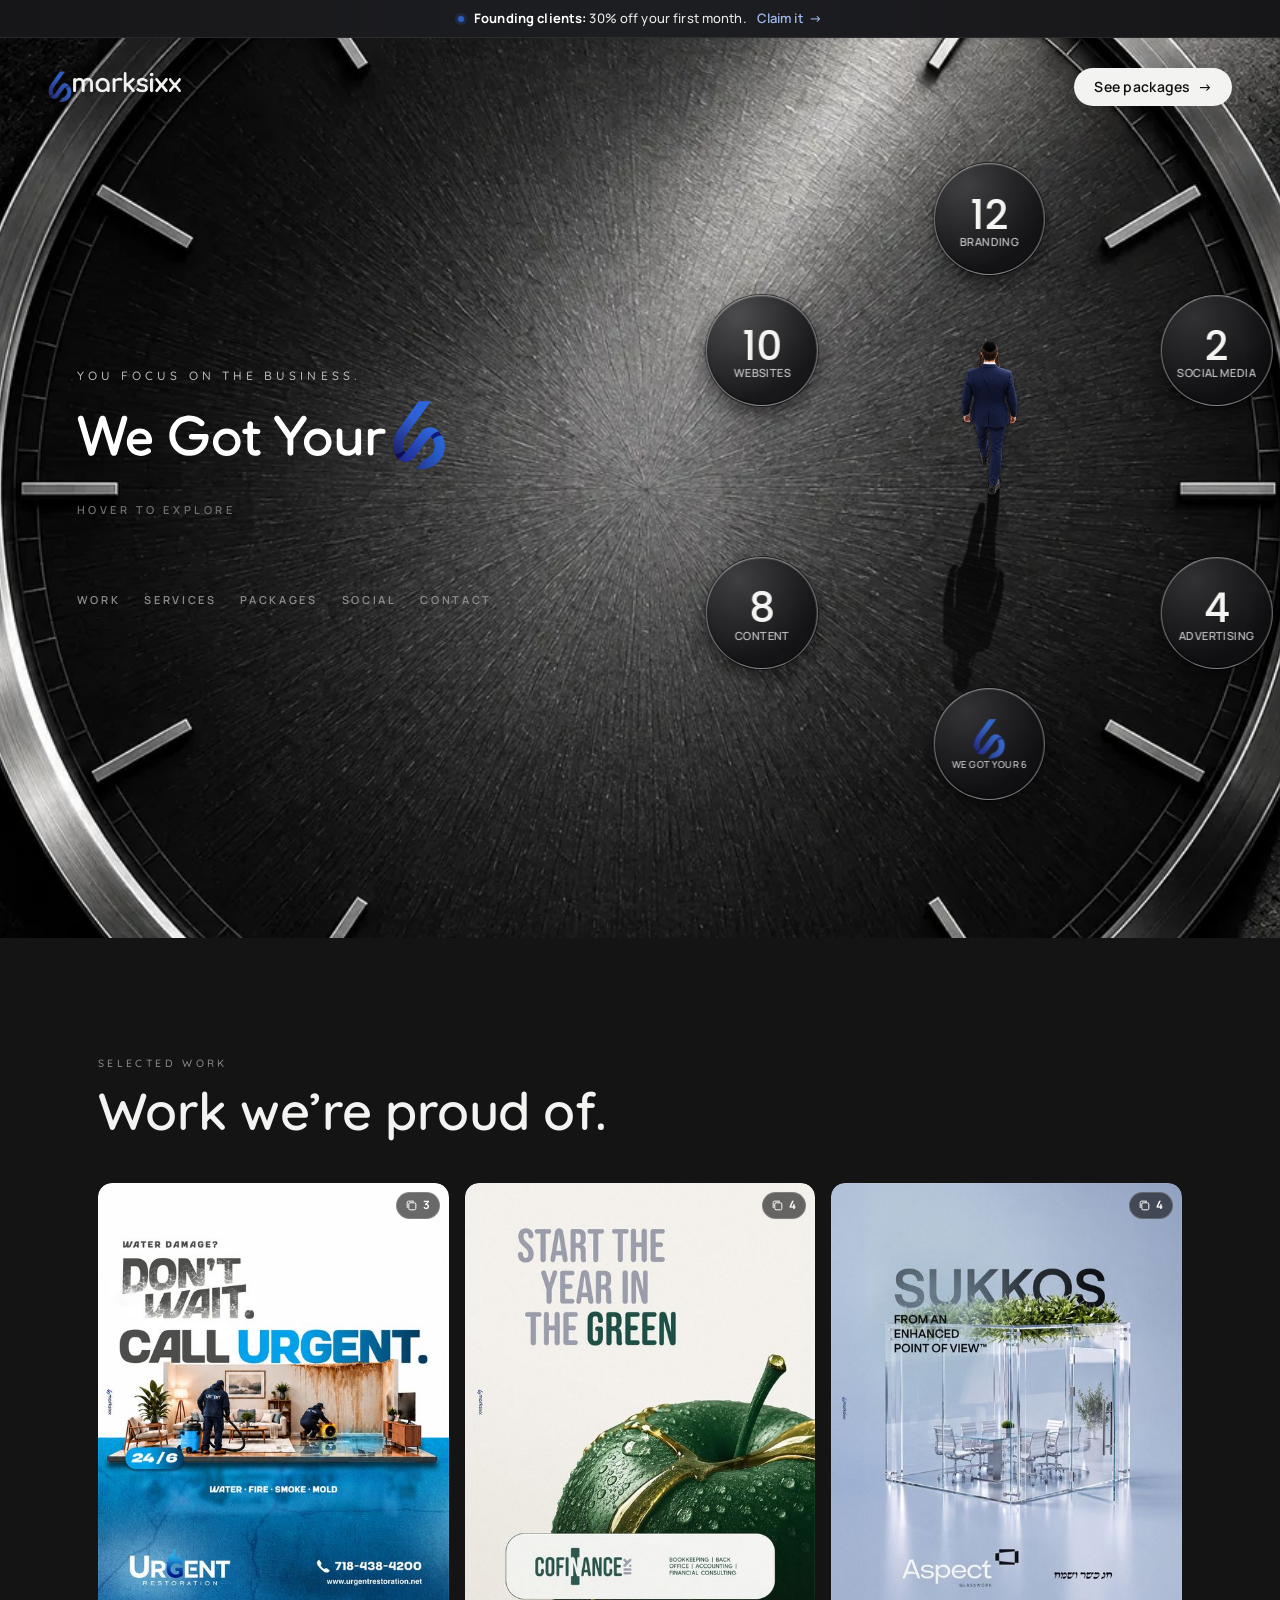
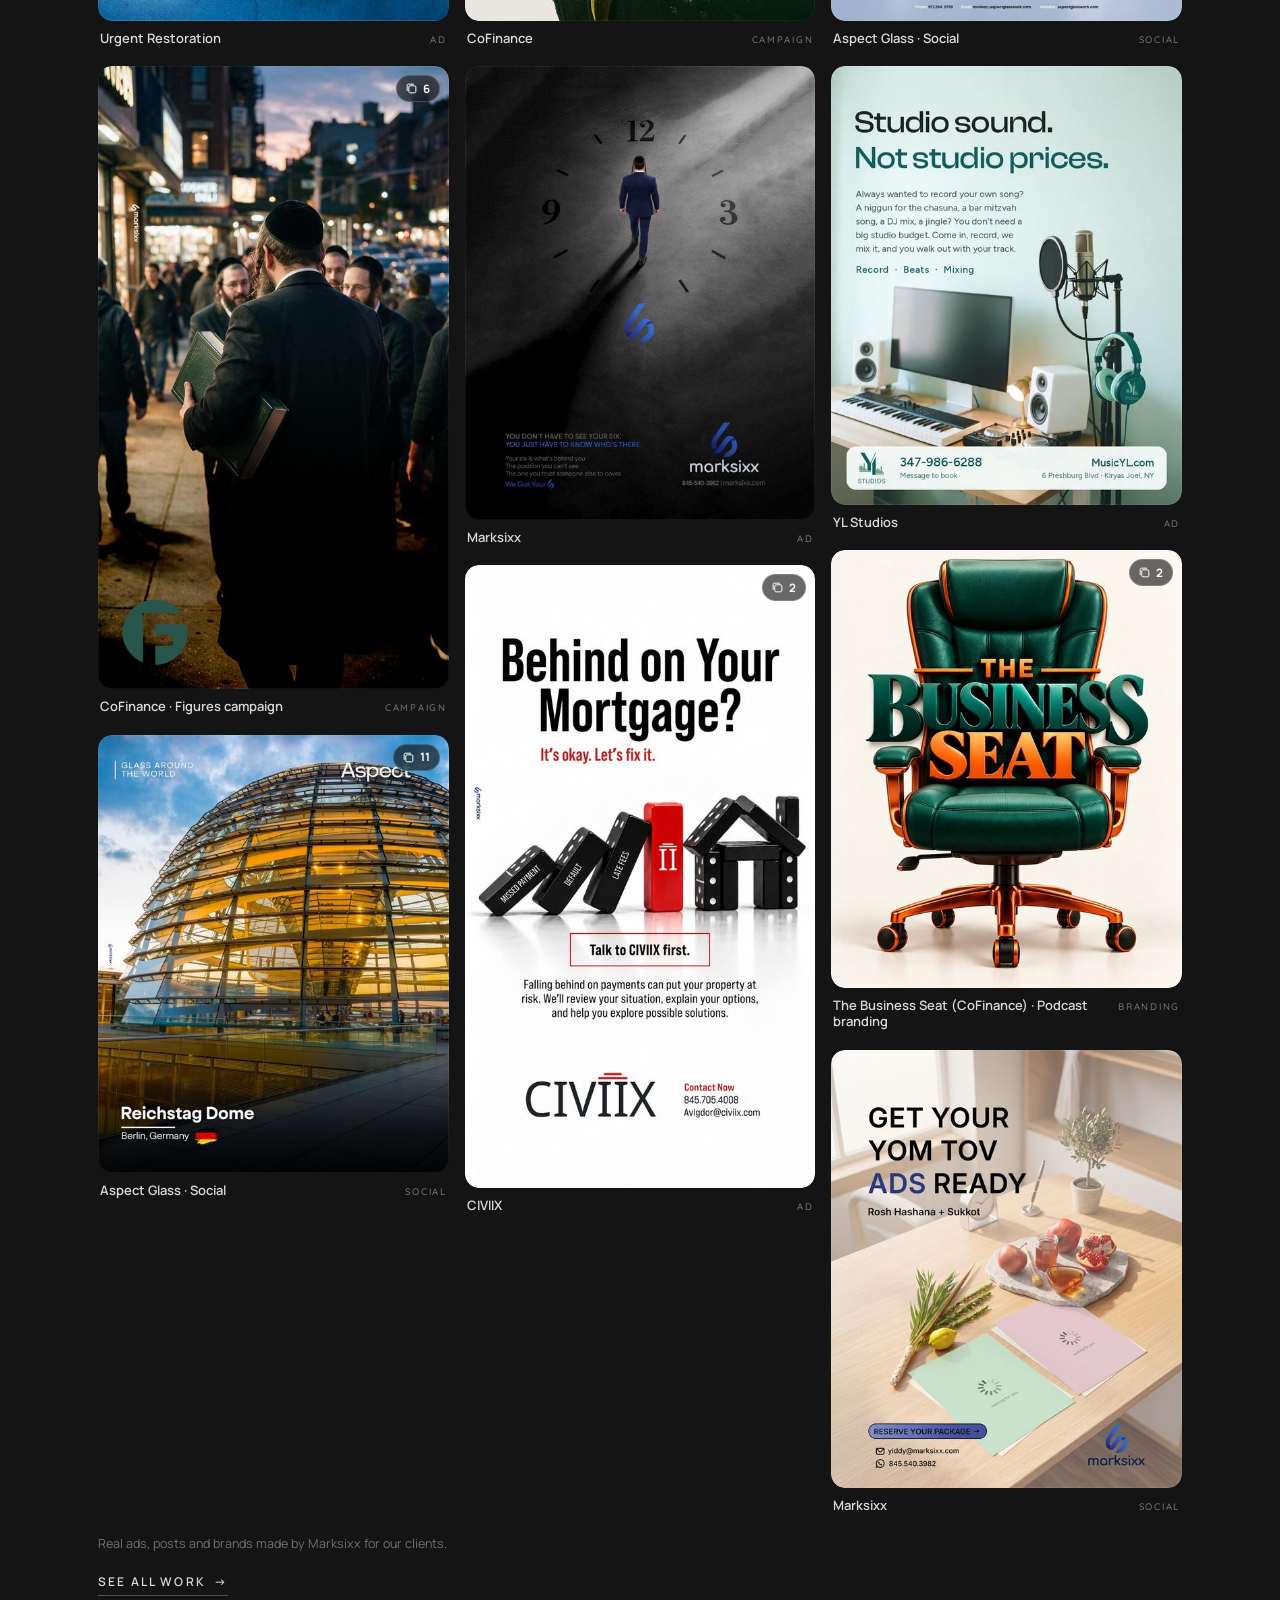
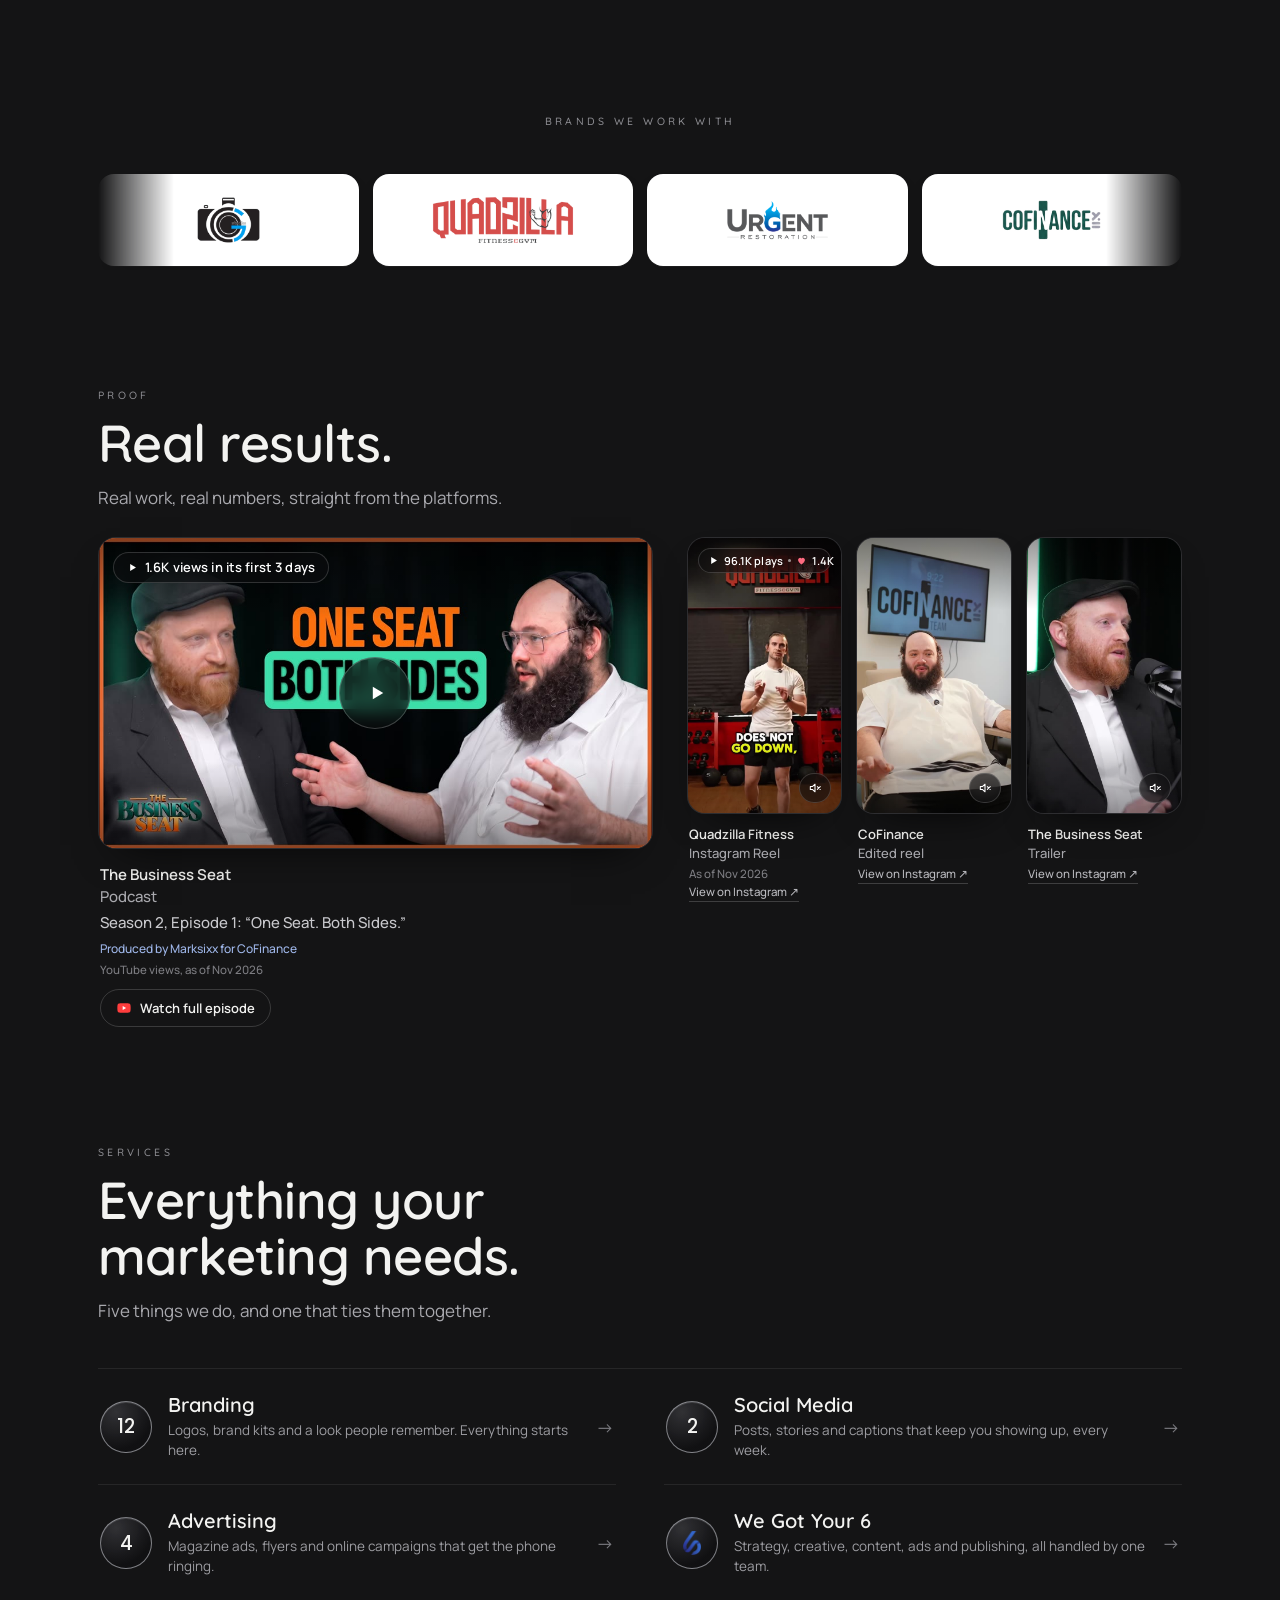
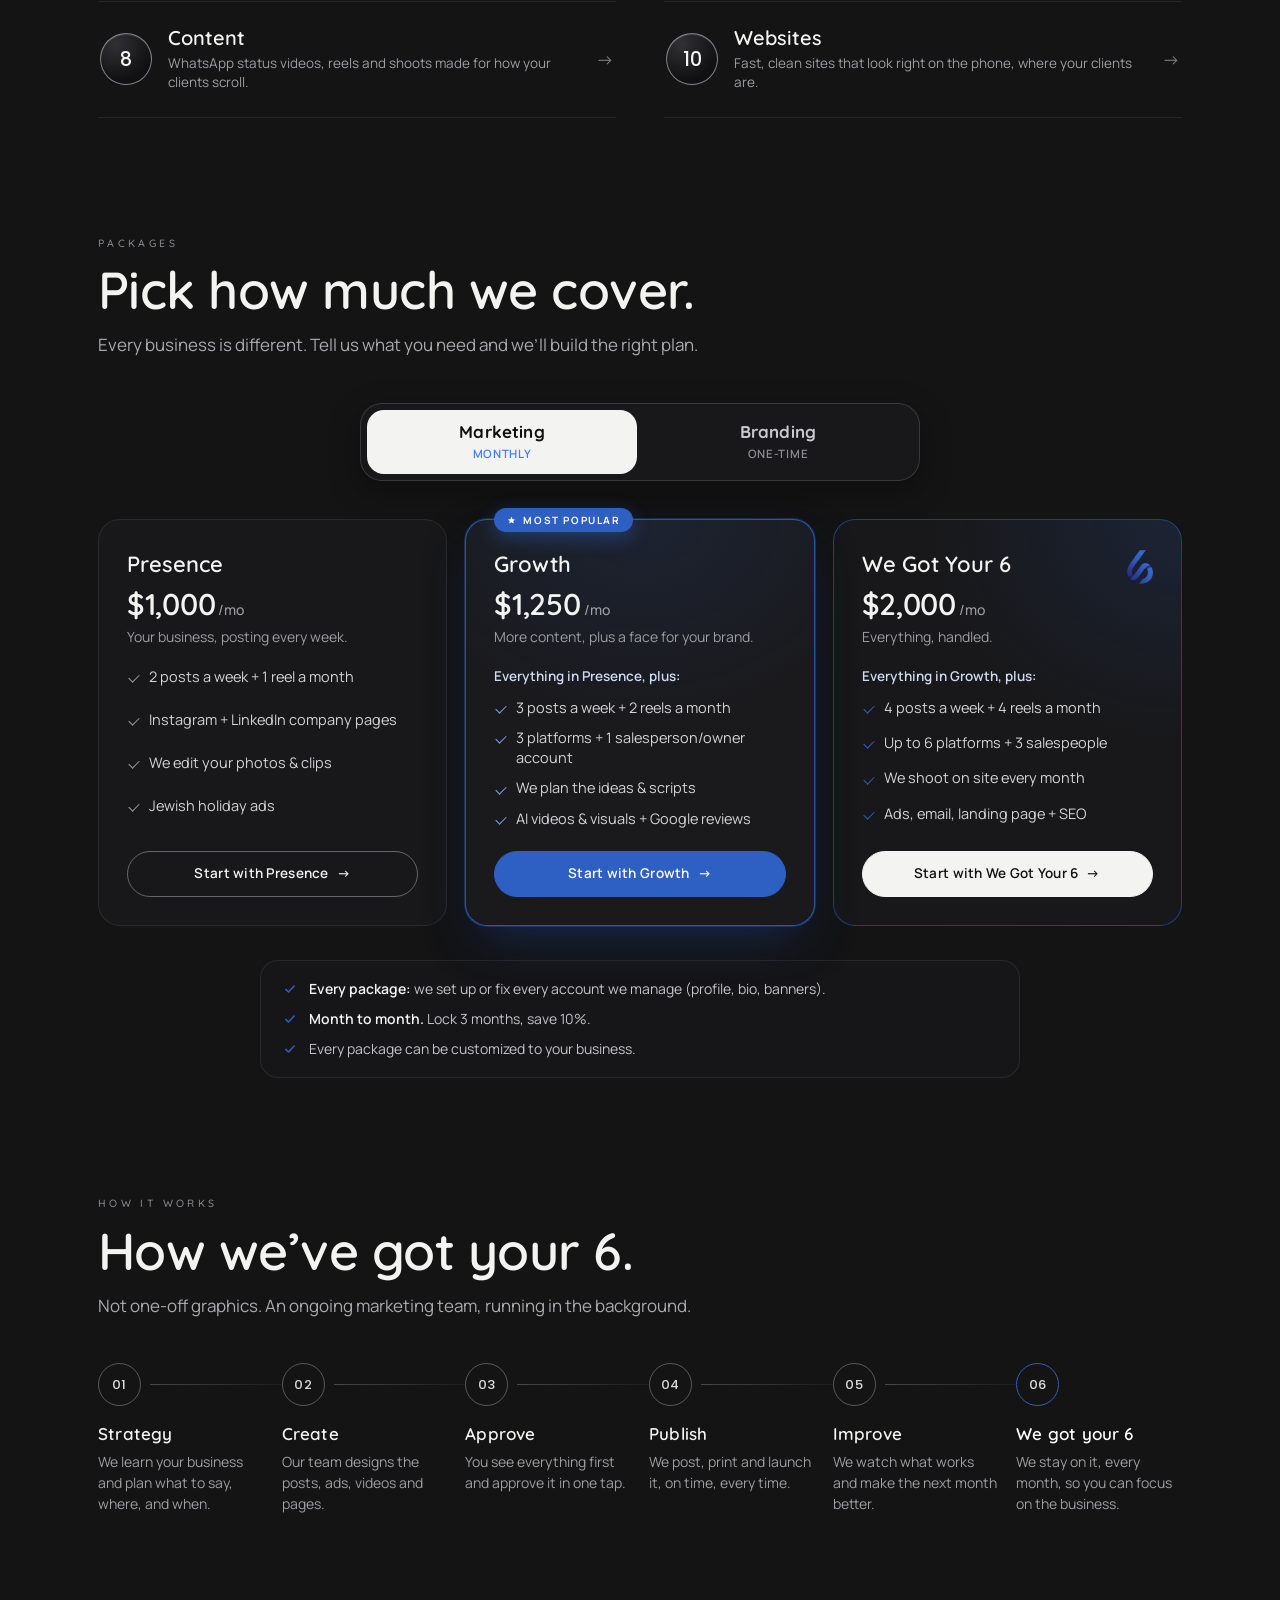
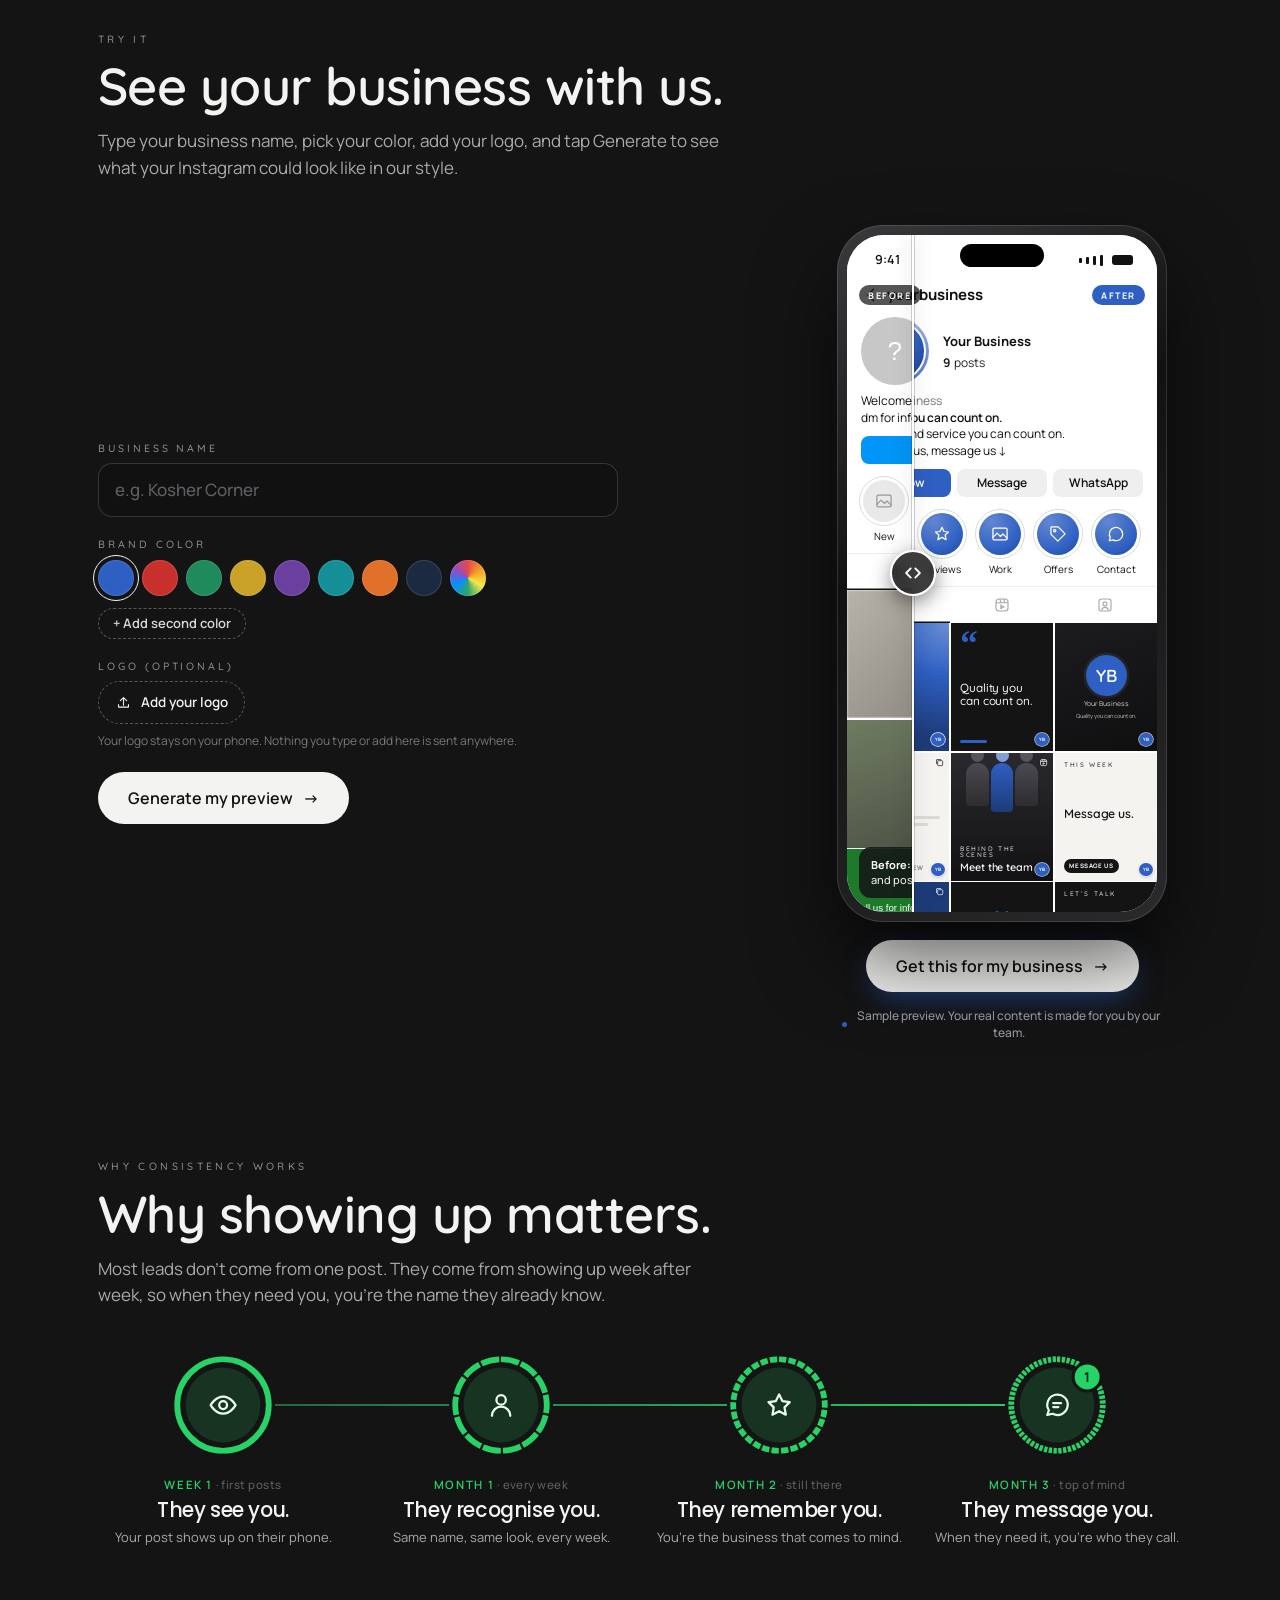
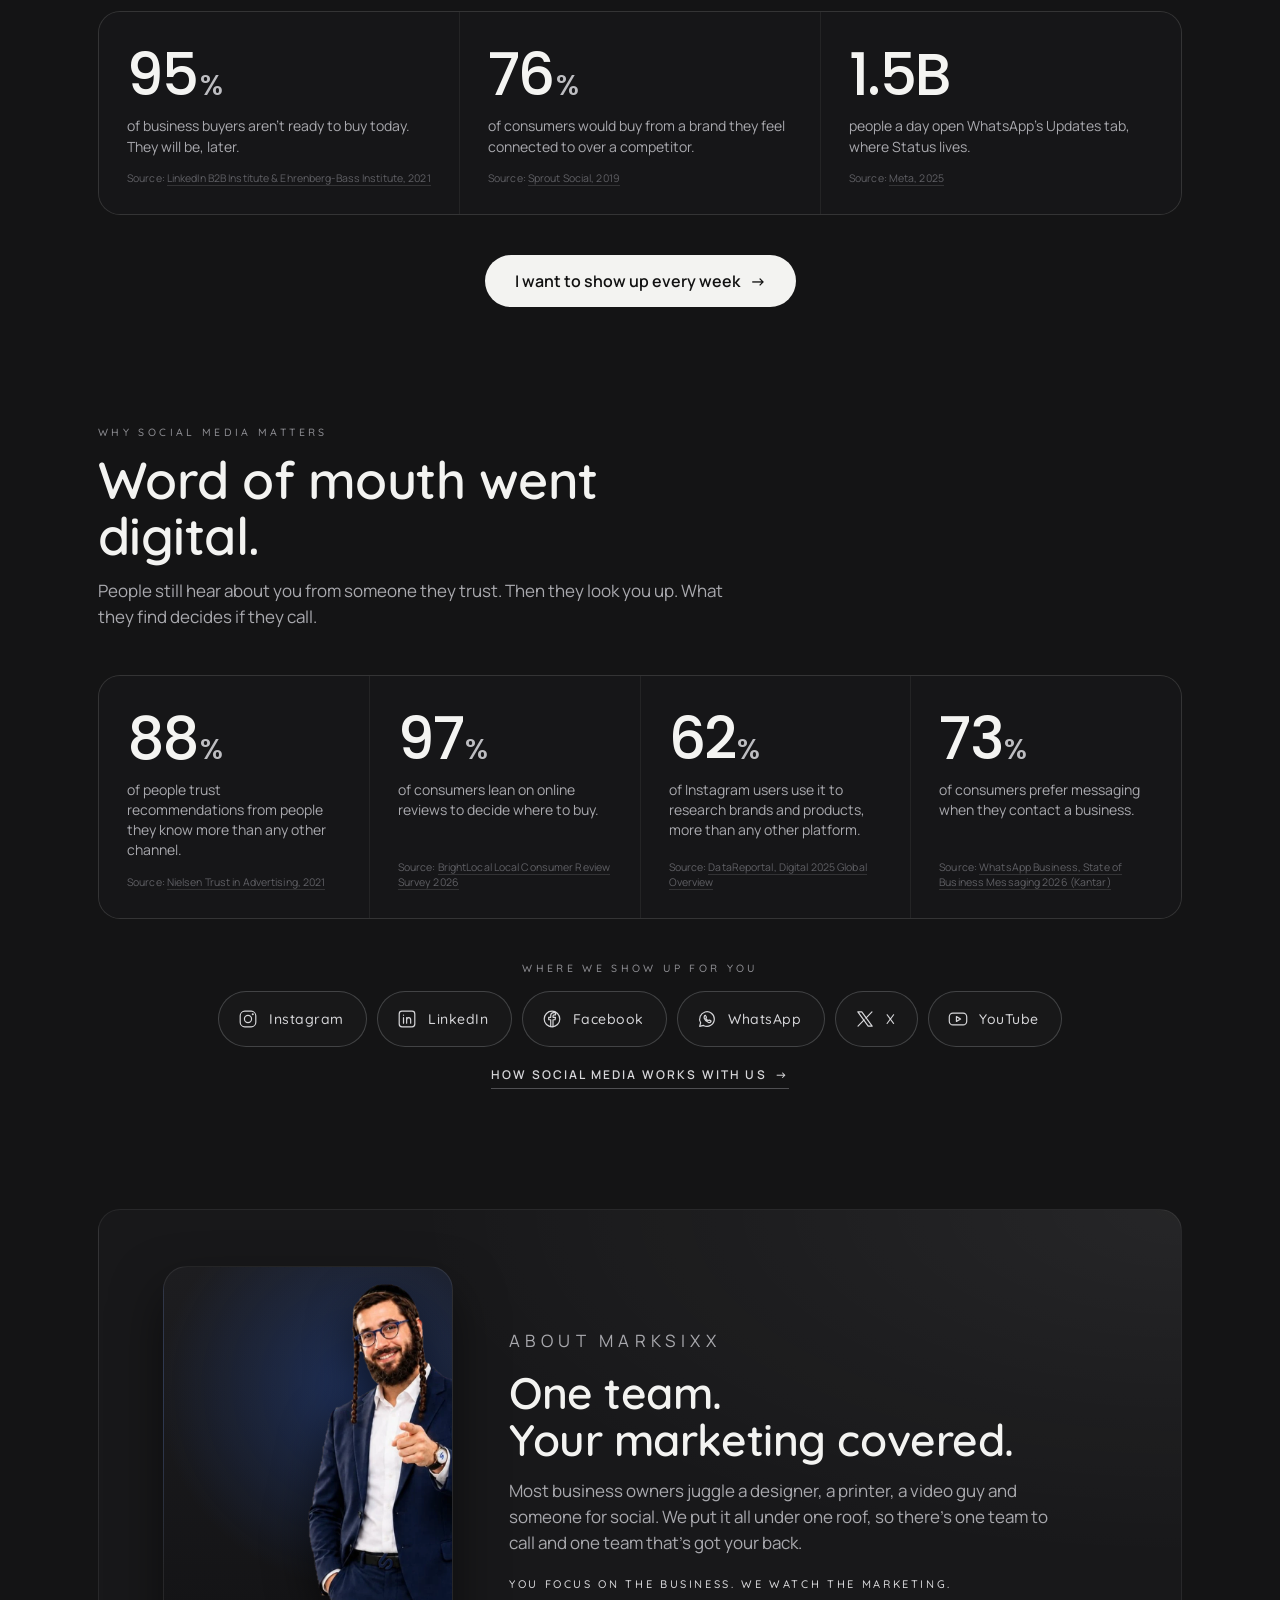
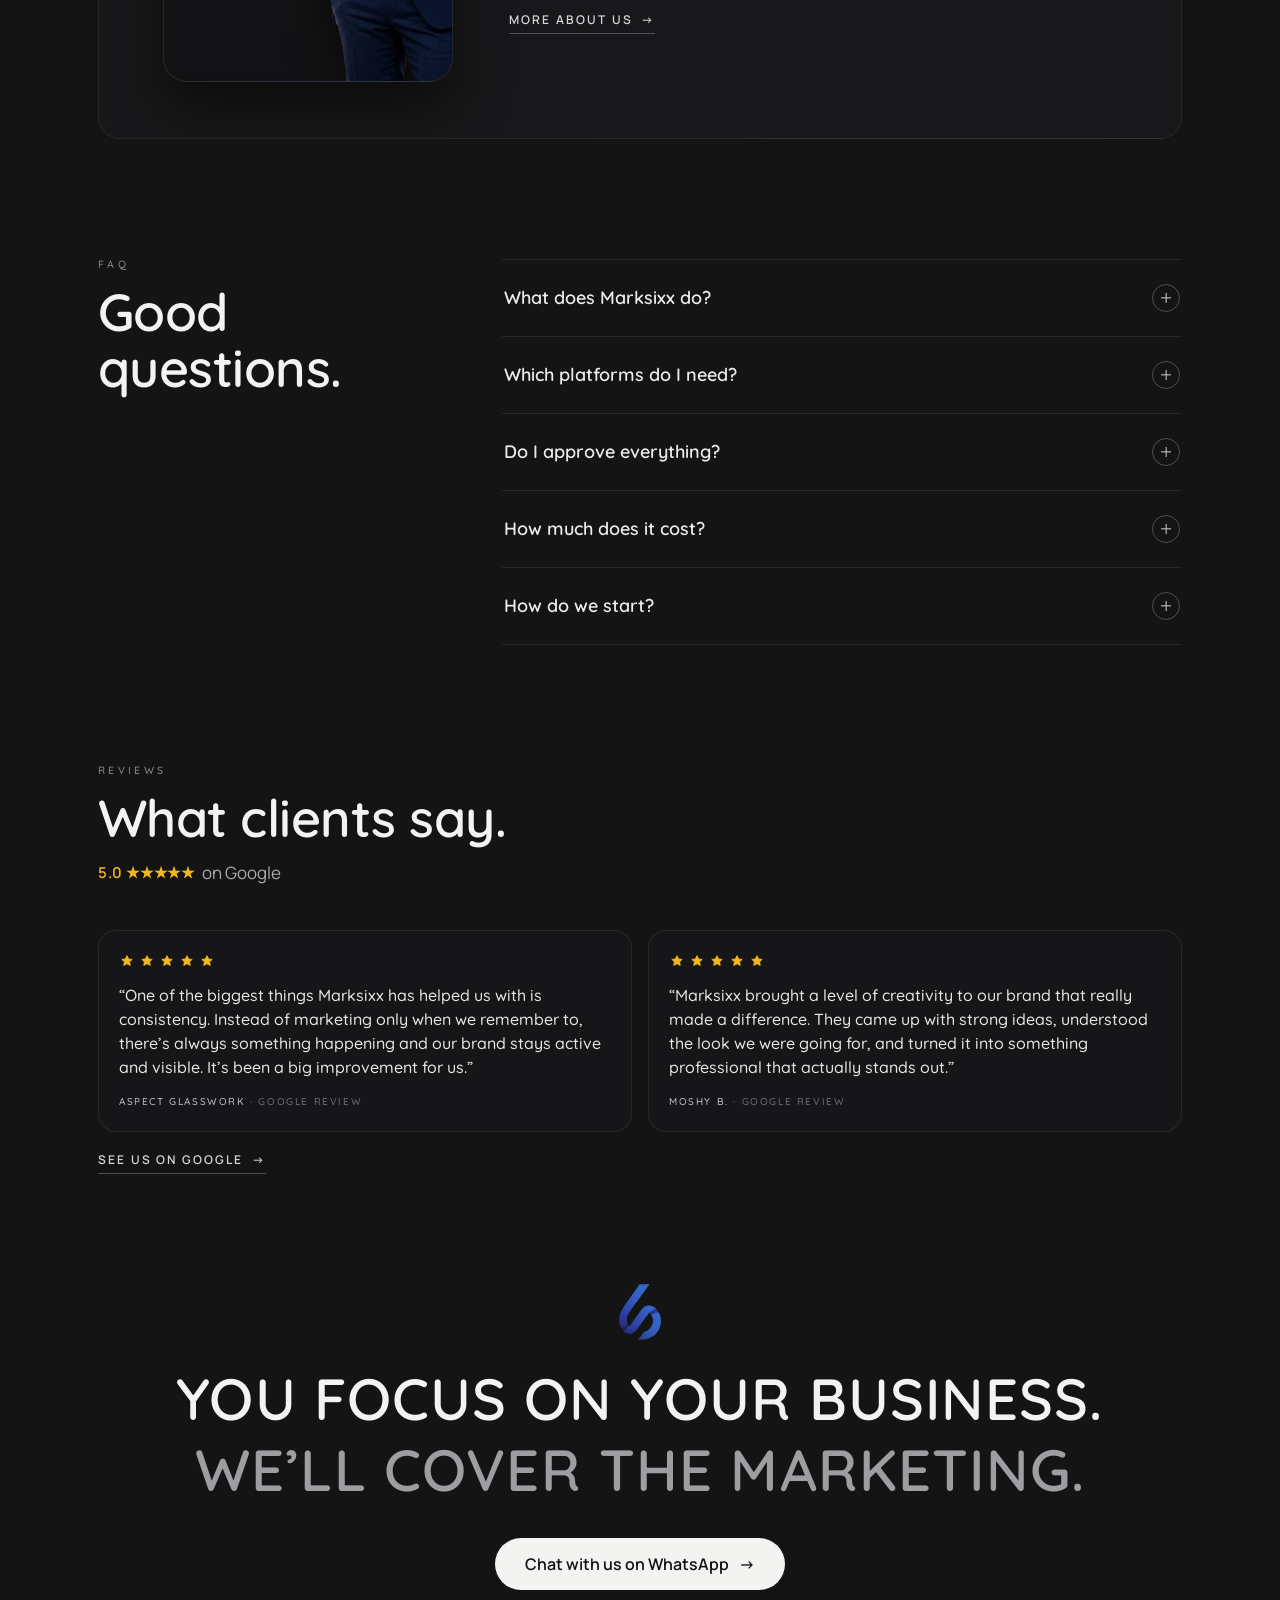
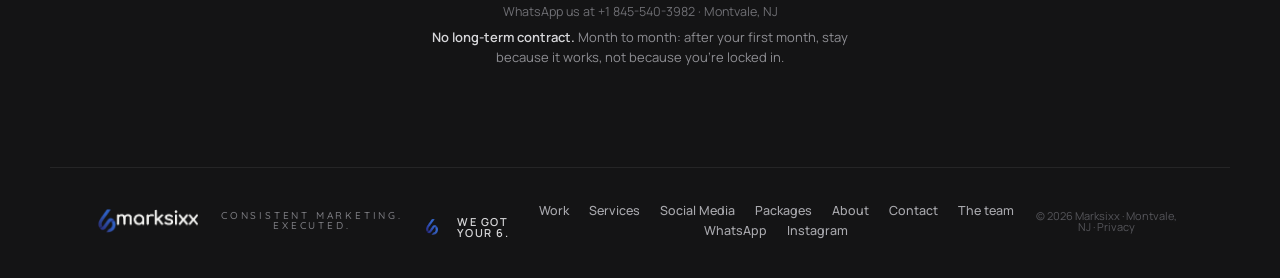
==== index.html @ cd633e49 "Nov 9 fixes: index.html" ====
<!doctype html>
<html lang="en">
<head>
<meta charset="utf-8">
<meta name="viewport" content="width=device-width, initial-scale=1, viewport-fit=cover">
<title>Marksixx — We Got Your 6.</title>
<meta name="description" content="Marksixx is a full-service marketing agency: branding, social media, advertising, content and websites. You focus on the business. We got your 6.">
<meta property="og:title" content="Marksixx — We Got Your 6.">
<meta property="og:description" content="You focus on the business. We got your 6.">
<meta property="og:image" content="https://marksixx.com/assets/og.jpg">
<meta name="theme-color" content="#0e0e0f">
<link rel="preload" href="/assets/Quicksand.woff2" as="font" type="font/woff2" crossorigin>
<link rel="preload" href="/assets/Poppins-Medium.woff2" as="font" type="font/woff2" crossorigin>
<link rel="preload" href="/assets/Manrope.woff2" as="font" type="font/woff2" crossorigin>
<link rel="preload" href="/assets/dial-sq.webp" as="image" type="image/webp" media="(max-width: 899px)">
<link rel="preload" href="/assets/dial-wide.webp" as="image" type="image/webp" media="(min-width: 900px)">
<link rel="icon" href="/assets/six.png">
<link rel="stylesheet" href="/assets/style.css">
<link rel="stylesheet" href="/assets/home.css">
<link rel="stylesheet" href="/assets/v5.css"><link rel="stylesheet" href="/assets/v7.css"><link rel="stylesheet" href="/assets/v9.css"><link rel="stylesheet" href="/assets/v8.css">
<link rel="stylesheet" href="/assets/v10.css"><link rel="stylesheet" href="/assets/v11.css">
<script>document.documentElement.classList.add('fxjs')</script>
<link rel="stylesheet" href="/assets/v12.css"><link rel="stylesheet" href="/assets/pk15.css"><link rel="stylesheet" href="/assets/wa6.css">
<link rel="stylesheet" href="/assets/rv15.css"><link rel="stylesheet" href="/assets/nov9.css?v=1"></head>
<body class="is-home">
<a class="offer-bar" href="/contact/?offer=founding" aria-label="Founding clients: 30% off your first month. Get in touch."><span><b>Founding clients:</b> 30% off your first month.</span><span class="ob-go" aria-hidden="true">Claim it<i>&rarr;</i></span></a>
<div class="page intro" id="page">

  <header class="top">
    <a class="logo" href="/" aria-label="Marksixx home">
      <img class="logo-lockup" src="/assets/logo-lockup.png" alt="marksixx" width="825" height="198">
    </a>
    <a class="cta" href="#packages">See packages <span aria-hidden="true">&rarr;</span></a>
  </header>

  <main id="main">
  <section class="hero" id="home" aria-label="Marksixx">
    <div class="copy">
      <p class="eyebrow">You focus on the business.</p>
      <h1 class="headline"><img class="slogan" src="/assets/slogan.svg" alt="We Got Your 6" width="1027" height="196"></h1>
      <div class="desk-extra">
        <p class="helper helper-desk" aria-live="polite"><span class="hl-label">Hover to explore</span><span class="hl-desc"></span></p>
        <nav class="desk-nav" aria-label="Main">
          <a href="#work">Work</a><a href="#services">Services</a><a href="#packages">Packages</a><a href="/social-media/">Social</a><a href="#contact">Contact</a>
        </nav>
      </div>
    </div>

    <div class="stage" id="stage">
      <div class="plate">
        <picture>
          <source media="(min-width: 900px)" srcset="/assets/dial-wide.webp" type="image/webp">
          <source media="(min-width: 900px)" srcset="/assets/dial-wide.jpg">
          <source srcset="/assets/dial-sq.webp" type="image/webp">
          <img class="dial" src="/assets/dial-sq.jpg" alt="" width="1100" height="1100">
        </picture>

        <div class="figure" id="figure">
          <div class="shadow" id="shadow" aria-hidden="true"><img src="/assets/shadow.png" alt=""></div>
          <img class="guy" id="guy" src="/assets/guy.webp" width="207" height="560" alt="The Marksixx guy, seen from behind, walking toward 12">
        </div>

        <div class="light" id="light" aria-hidden="true"></div>

        <ul class="marks" id="marks">
          <li style="--h:12"><a class="mark" href="/branding/" data-h="12" data-label="Branding" data-desc="Identity. Strategy. Positioning."><span class="n">12</span><span class="l">Branding</span></a></li>
          <li style="--h:2"><a class="mark" href="/social-media/" data-h="2" data-label="Social Media" data-desc="Planning. Posting. Growing."><span class="n">2</span><span class="l">Social Media</span></a></li>
          <li style="--h:4"><a class="mark" href="/advertising/" data-h="4" data-label="Advertising" data-desc="Print. Digital. Campaigns."><span class="n">4</span><span class="l">Advertising</span></a></li>
          <li style="--h:6"><a class="mark mark-six" href="/we-got-your-6/" data-h="6" data-label="We Got Your 6" data-desc="One team. Your marketing covered."><img class="n six" src="/assets/six.png" alt="6" width="40" height="53"><span class="l">We Got Your 6</span></a></li>
          <li style="--h:8"><a class="mark" href="/content/" data-h="8" data-label="Content" data-desc="Photo. Video. Statuses &amp; reels."><span class="n">8</span><span class="l">Content</span></a></li>
          <li style="--h:10"><a class="mark" href="/websites/" data-h="10" data-label="Websites" data-desc="Design. Build. Launch."><span class="n">10</span><span class="l">Websites</span></a></li>
        </ul>
      </div>
      <p class="helper helper-mob">Tap a service to explore</p>
    </div>
  </section>

  <section class="sec sec-work" id="work" aria-labelledby="work-h">
    <div class="sec-head"><p class="kicker">Selected work</p><h2 id="work-h">Work we’re proud of.</h2></div>
    <div class="work-grid w9-grid"><figure class="w w9" data-c="Ad"><button type="button" class="w9-btn" data-p="0" aria-label="Water &amp; fire damage ads: open 3 pieces"><img src="/assets/work9/urgent-ads-01-sm.jpg" srcset="/assets/work9/urgent-ads-01-sm.jpg 520w, /assets/work9/urgent-ads-01.jpg 960w" sizes="(min-width:1300px) 280px, (min-width:900px) 33vw, 50vw" alt="Urgent Restoration: Water &amp; fire damage ads" width="960" height="1200" loading="lazy" decoding="async"><span class="w9-n" aria-hidden="true"><svg viewBox="0 0 24 24" aria-hidden="true"><rect x="7" y="7" width="13" height="13" rx="2.5"/><path d="M4 16.5V6.5A2.5 2.5 0 0 1 6.5 4h10"/></svg>3</span></button><figcaption><span>Urgent Restoration</span><em>Ad</em></figcaption></figure><figure class="w w9" data-c="Campaign"><button type="button" class="w9-btn" data-p="2" aria-label="Figures campaign: open 6 pieces"><img src="/assets/work9/figures-03-sm.jpg" srcset="/assets/work9/figures-03-sm.jpg 520w, /assets/work9/figures-03.jpg 675w" sizes="(min-width:1300px) 280px, (min-width:900px) 33vw, 50vw" alt="CoFinance · Figures campaign: Figures campaign" width="675" height="1200" loading="lazy" decoding="async"><span class="w9-n" aria-hidden="true"><svg viewBox="0 0 24 24" aria-hidden="true"><rect x="7" y="7" width="13" height="13" rx="2.5"/><path d="M4 16.5V6.5A2.5 2.5 0 0 1 6.5 4h10"/></svg>6</span></button><figcaption><span>CoFinance · Figures campaign</span><em>Campaign</em></figcaption></figure><figure class="w w9" data-c="Social"><button type="button" class="w9-btn" data-p="3" aria-label="Glass Around the World: open 11 pieces"><img src="/assets/work9/glass-around-the-world-03-sm.jpg" srcset="/assets/work9/glass-around-the-world-03-sm.jpg 520w, /assets/work9/glass-around-the-world-03.jpg 960w" sizes="(min-width:1300px) 280px, (min-width:900px) 33vw, 50vw" alt="Aspect Glass · Social: Glass Around the World" width="960" height="1200" loading="lazy" decoding="async"><span class="w9-n" aria-hidden="true"><svg viewBox="0 0 24 24" aria-hidden="true"><rect x="7" y="7" width="13" height="13" rx="2.5"/><path d="M4 16.5V6.5A2.5 2.5 0 0 1 6.5 4h10"/></svg>11</span></button><figcaption><span>Aspect Glass · Social</span><em>Social</em></figcaption></figure><figure class="w w9" data-c="Campaign"><button type="button" class="w9-btn" data-p="4" aria-label="In the green: open 4 pieces"><img src="/assets/work9/in-the-green-02-sm.jpg" srcset="/assets/work9/in-the-green-02-sm.jpg 520w, /assets/work9/in-the-green-02.jpg 960w" sizes="(min-width:1300px) 280px, (min-width:900px) 33vw, 50vw" alt="CoFinance: In the green" width="960" height="1200" loading="lazy" decoding="async"><span class="w9-n" aria-hidden="true"><svg viewBox="0 0 24 24" aria-hidden="true"><rect x="7" y="7" width="13" height="13" rx="2.5"/><path d="M4 16.5V6.5A2.5 2.5 0 0 1 6.5 4h10"/></svg>4</span></button><figcaption><span>CoFinance</span><em>Campaign</em></figcaption></figure><figure class="w w9" data-c="Ad"><button type="button" class="w9-btn" data-p="5" aria-label="Clock ad: open"><img src="/assets/work9/clock-ad-01-v15c-sm.jpg" srcset="/assets/work9/clock-ad-01-v15c-sm.jpg 520w, /assets/work9/clock-ad-01-v15c.jpg 927w" sizes="(min-width:1300px) 280px, (min-width:900px) 33vw, 50vw" alt="Marksixx: Clock ad" width="927" height="1200" loading="lazy" decoding="async"></button><figcaption><span>Marksixx</span><em>Ad</em></figcaption></figure><figure class="w w9" data-c="Ad"><button type="button" class="w9-btn" data-p="6" aria-label="SBA loan &amp; mortgage ads: open 2 pieces"><img src="/assets/work9/civiix-ads-02-sm.jpg" srcset="/assets/work9/civiix-ads-02-sm.jpg 520w, /assets/work9/civiix-ads-02.jpg 675w" sizes="(min-width:1300px) 280px, (min-width:900px) 33vw, 50vw" alt="CIVIIX: SBA loan &amp; mortgage ads" width="675" height="1200" loading="lazy" decoding="async"><span class="w9-n" aria-hidden="true"><svg viewBox="0 0 24 24" aria-hidden="true"><rect x="7" y="7" width="13" height="13" rx="2.5"/><path d="M4 16.5V6.5A2.5 2.5 0 0 1 6.5 4h10"/></svg>2</span></button><figcaption><span>CIVIIX</span><em>Ad</em></figcaption></figure><figure class="w w9" data-c="Social"><button type="button" class="w9-btn" data-p="7" aria-label="Seasonal posts: open 4 pieces"><img src="/assets/work9/aspect-seasonal-03-sm.jpg" srcset="/assets/work9/aspect-seasonal-03-sm.jpg 520w, /assets/work9/aspect-seasonal-03.jpg 960w" sizes="(min-width:1300px) 280px, (min-width:900px) 33vw, 50vw" alt="Aspect Glass · Social: Seasonal posts" width="960" height="1200" loading="lazy" decoding="async"><span class="w9-n" aria-hidden="true"><svg viewBox="0 0 24 24" aria-hidden="true"><rect x="7" y="7" width="13" height="13" rx="2.5"/><path d="M4 16.5V6.5A2.5 2.5 0 0 1 6.5 4h10"/></svg>4</span></button><figcaption><span>Aspect Glass · Social</span><em>Social</em></figcaption></figure><figure class="w w9" data-c="Ad"><button type="button" class="w9-btn" data-p="8" aria-label="&quot;Studio sound. Not studio prices.&quot;: open"><img src="/assets/work9/yl-studios-01-sm.jpg" srcset="/assets/work9/yl-studios-01-sm.jpg 520w, /assets/work9/yl-studios-01.jpg 960w" sizes="(min-width:1300px) 280px, (min-width:900px) 33vw, 50vw" alt="YL Studios: &quot;Studio sound. Not studio prices.&quot;" width="960" height="1200" loading="lazy" decoding="async"></button><figcaption><span>YL Studios</span><em>Ad</em></figcaption></figure><figure class="w w9" data-c="Branding"><button type="button" class="w9-btn" data-p="9" aria-label="The Business Seat: open 2 pieces"><img src="/assets/work9/business-seat-01-sm.jpg" srcset="/assets/work9/business-seat-01-sm.jpg 520w, /assets/work9/business-seat-01.jpg 960w" sizes="(min-width:1300px) 280px, (min-width:900px) 33vw, 50vw" alt="The Business Seat (CoFinance) · Podcast branding: The Business Seat" width="960" height="1200" loading="lazy" decoding="async"><span class="w9-n" aria-hidden="true"><svg viewBox="0 0 24 24" aria-hidden="true"><rect x="7" y="7" width="13" height="13" rx="2.5"/><path d="M4 16.5V6.5A2.5 2.5 0 0 1 6.5 4h10"/></svg>2</span></button><figcaption><span>The Business Seat (CoFinance) · Podcast branding</span><em>Branding</em></figcaption></figure><figure class="w w9" data-c="Social"><button type="button" class="w9-btn" data-p="10" aria-label="&quot;Get your Yom Tov ads ready&quot;: open"><img src="/assets/work9/yom-tov-01-sm.jpg" srcset="/assets/work9/yom-tov-01-sm.jpg 520w, /assets/work9/yom-tov-01.jpg 960w" sizes="(min-width:1300px) 280px, (min-width:900px) 33vw, 50vw" alt="Marksixx: &quot;Get your Yom Tov ads ready&quot;" width="960" height="1200" loading="lazy" decoding="async"></button><figcaption><span>Marksixx</span><em>Social</em></figcaption></figure></div>
    <p class="sec-note">Real ads, posts and brands made by Marksixx for our clients.</p>
    <div class="v5-more"><a class="v5-link" href="/work/">See all work <span>&rarr;</span></a></div>
  </section>

  <section class="sec sec-clients" id="clients" aria-labelledby="cl-h">
    <div class="sec-head center"><p class="kicker" id="cl-h">Brands we work with</p></div>
    <div class="bm16"><ul class="logos logos-color logos9 bm-track"><li><img src="/assets/clients/color/g-studios.png" width="214" height="160" alt="G Studios" loading="lazy"></li><li><img src="/assets/clients/color/quadzilla.png" width="453" height="160" alt="Quadzilla Fitness" loading="lazy"></li><li><img src="/assets/clients/color/urgent-restoration.png" width="349" height="160" alt="Urgent Restoration" loading="lazy"></li><li><img src="/assets/clients/color/cofinance.png" width="349" height="160" alt="CoFinance" loading="lazy"></li><li><img src="/assets/clients/color/civiix.png" width="467" height="160" alt="CIVIIX" loading="lazy"></li><li><img src="/assets/clients/color/yl-studios.png" width="162" height="180" alt="YL Studios" loading="lazy"></li><li><img src="/assets/clients/color/business-seat.png" width="332" height="160" alt="The Business Seat" loading="lazy"></li><li><img src="/assets/clients/color/aspect-white.png" width="496" height="160" alt="Aspect Glasswork" loading="lazy"></li><li><img src="/assets/clients/color/apex.png" width="469" height="160" alt="Apex Integrated Solutions" loading="lazy"></li><li><img src="/assets/clients/color/tecova.png" width="697" height="160" alt="Tecova" loading="lazy"></li><li><img src="/assets/clients/color/zalcova.png" width="647" height="160" alt="Zalcova" loading="lazy"></li><li aria-hidden="true"><img src="/assets/clients/color/g-studios.png" width="214" height="160" alt="" loading="lazy"></li><li aria-hidden="true"><img src="/assets/clients/color/quadzilla.png" width="453" height="160" alt="" loading="lazy"></li><li aria-hidden="true"><img src="/assets/clients/color/urgent-restoration.png" width="349" height="160" alt="" loading="lazy"></li><li aria-hidden="true"><img src="/assets/clients/color/cofinance.png" width="349" height="160" alt="" loading="lazy"></li><li aria-hidden="true"><img src="/assets/clients/color/civiix.png" width="467" height="160" alt="" loading="lazy"></li><li aria-hidden="true"><img src="/assets/clients/color/yl-studios.png" width="162" height="180" alt="" loading="lazy"></li><li aria-hidden="true"><img src="/assets/clients/color/business-seat.png" width="332" height="160" alt="" loading="lazy"></li><li aria-hidden="true"><img src="/assets/clients/color/aspect-white.png" width="496" height="160" alt="" loading="lazy"></li><li aria-hidden="true"><img src="/assets/clients/color/apex.png" width="469" height="160" alt="" loading="lazy"></li><li aria-hidden="true"><img src="/assets/clients/color/tecova.png" width="697" height="160" alt="" loading="lazy"></li><li aria-hidden="true"><img src="/assets/clients/color/zalcova.png" width="647" height="160" alt="" loading="lazy"></li></ul></div>
  </section>

  <section class="sec sec-rr" id="results" aria-labelledby="results-h">
    <div class="sec-head fx"><p class="kicker">Proof</p><h2 id="results-h">Real results.</h2><p class="lead">Real work, real numbers, straight from the platforms.</p></div>
    <div class="rr-grid"><div class="rr-feat"><figure class="rr-card rr-wide" data-rr="click"><div class="rr-media"><video playsinline webkit-playsinline preload="none" poster="/assets/results/podcast-thumb.jpg" data-src="/assets/results/podcast-preview.mp4" width="854" height="480" aria-label="The Business Seat, Season 2 Episode 1: 60-second preview"></video><img class="rr-thumb" src="/assets/results/podcast-thumb.jpg" alt="The Business Seat, Season 2 Episode 1: One Seat. Both Sides." width="960" height="540" loading="lazy" decoding="async"><span class="rr-badge" aria-label="1.6K views in its first 3 days"><svg viewBox="0 0 24 24" aria-hidden="true"><path d="M7 4.5v15l12.5-7.5z"/></svg>1.6K views in its first 3 days</span><button type="button" class="rr-tap" aria-label="Play a 60-second preview with sound"></button><span class="rr-play" aria-hidden="true"><svg viewBox="0 0 24 24" aria-hidden="true"><path d="M7 4.5v15l12.5-7.5z"/></svg></span></div><figcaption class="rr-cap"><span class="rr-name">The Business Seat<span class="rr-sep"> · </span><span class="rr-kind">Podcast</span></span><span class="rr-title">Season 2, Episode 1: “One Seat. Both Sides.”</span><span class="rr-by">Produced by Marksixx for CoFinance</span><span class="rr-src">YouTube views, as of Nov 2026</span><a class="rr-watch" href="https://www.youtube.com/watch?v=KBXHCXATxWM" target="_blank" rel="noopener"><svg viewBox="0 0 24 24" aria-hidden="true"><path d="M21.6 7.2a2.5 2.5 0 0 0-1.8-1.8C18.2 5 12 5 12 5s-6.2 0-7.8.4A2.5 2.5 0 0 0 2.4 7.2 26 26 0 0 0 2 12a26 26 0 0 0 .4 4.8 2.5 2.5 0 0 0 1.8 1.8c1.6.4 7.8.4 7.8.4s6.2 0 7.8-.4a2.5 2.5 0 0 0 1.8-1.8A26 26 0 0 0 22 12a26 26 0 0 0-.4-4.8z"/><path fill="#fff" d="m10 15 5.2-3L10 9z"/></svg>Watch full episode</a></figcaption></figure></div><div class="rr-side"><div class="rr-row rr-reels"><figure class="rr-card" data-rr="auto"><div class="rr-media"><video muted playsinline webkit-playsinline loop preload="none" poster="/assets/results/quadzilla-poster.jpg" data-src="/assets/results/quadzilla.mp4" width="540" height="960" aria-label="Quadzilla Fitness · Instagram Reel"></video><span class="rr-badge" aria-label="96.1K plays, 1,403 likes"><svg viewBox="0 0 24 24" aria-hidden="true"><path d="M7 4.5v15l12.5-7.5z"/></svg>96.1K plays<span class="dot"></span><svg class="hrt" viewBox="0 0 24 24" aria-hidden="true"><path d="M12 20.5s-7.5-4.6-7.5-10.3A4.3 4.3 0 0 1 12 7.6a4.3 4.3 0 0 1 7.5 2.6c0 5.7-7.5 10.3-7.5 10.3z"/></svg>1.4K</span><button type="button" class="rr-tap" aria-label="Tap for sound: Quadzilla Fitness · Instagram Reel"></button><span class="rr-snd" aria-hidden="true"><svg class="off" viewBox="0 0 24 24"><path d="M4 9.5h3.5L12 5.5v13l-4.5-4H4z"/><path d="m16 9.5 5 5M21 9.5l-5 5"/></svg><svg class="on" viewBox="0 0 24 24"><path d="M4 9.5h3.5L12 5.5v13l-4.5-4H4z"/><path d="M15.5 9a4.5 4.5 0 0 1 0 6M18 6.5a8 8 0 0 1 0 11"/></svg><em>Tap for sound</em></span></div><figcaption class="rr-cap"><span class="rr-name">Quadzilla Fitness<span class="rr-sep"> · </span><span class="rr-kind">Instagram Reel</span></span><span class="rr-src">As of Nov 2026 <span aria-hidden="true">·</span> <a href="https://www.instagram.com/reel/DWMKFhaEeIH/" target="_blank" rel="noopener">View on Instagram &#8599;</a></span></figcaption></figure><figure class="rr-card" data-rr="auto"><div class="rr-media"><video muted playsinline webkit-playsinline loop preload="none" poster="/assets/results/cofinance-poster.jpg" data-src="/assets/results/cofinance.mp4" width="540" height="960" aria-label="CoFinance · Edited reel"></video><button type="button" class="rr-tap" aria-label="Tap for sound: CoFinance · Edited reel"></button><span class="rr-snd" aria-hidden="true"><svg class="off" viewBox="0 0 24 24"><path d="M4 9.5h3.5L12 5.5v13l-4.5-4H4z"/><path d="m16 9.5 5 5M21 9.5l-5 5"/></svg><svg class="on" viewBox="0 0 24 24"><path d="M4 9.5h3.5L12 5.5v13l-4.5-4H4z"/><path d="M15.5 9a4.5 4.5 0 0 1 0 6M18 6.5a8 8 0 0 1 0 11"/></svg><em>Tap for sound</em></span></div><figcaption class="rr-cap"><span class="rr-name">CoFinance<span class="rr-sep"> · </span><span class="rr-kind">Edited reel</span></span><span class="rr-src"><a href="https://www.instagram.com/reel/DYS3LHvC3Wx/" target="_blank" rel="noopener">View on Instagram &#8599;</a></span></figcaption></figure><figure class="rr-card" data-rr="auto"><div class="rr-media"><video muted playsinline webkit-playsinline loop preload="none" poster="/assets/results/trailer-poster.jpg" data-src="/assets/results/trailer.mp4" width="540" height="960" aria-label="The Business Seat · Trailer"></video><button type="button" class="rr-tap" aria-label="Tap for sound: The Business Seat · Trailer"></button><span class="rr-snd" aria-hidden="true"><svg class="off" viewBox="0 0 24 24"><path d="M4 9.5h3.5L12 5.5v13l-4.5-4H4z"/><path d="m16 9.5 5 5M21 9.5l-5 5"/></svg><svg class="on" viewBox="0 0 24 24"><path d="M4 9.5h3.5L12 5.5v13l-4.5-4H4z"/><path d="M15.5 9a4.5 4.5 0 0 1 0 6M18 6.5a8 8 0 0 1 0 11"/></svg><em>Tap for sound</em></span></div><figcaption class="rr-cap"><span class="rr-name">The Business Seat<span class="rr-sep"> · </span><span class="rr-kind">Trailer</span></span><span class="rr-src"><a href="https://www.instagram.com/reel/DfIT7P7CuV4/" target="_blank" rel="noopener">View on Instagram &#8599;</a></span></figcaption></figure></div><p class="rr-hint">Swipe the reels &rarr;</p></div></div>
  </section>

  <section class="sec sec-svc" id="services" aria-labelledby="svc-h">
    <div class="sec-head"><p class="kicker">Services</p><h2 id="svc-h">Everything your marketing needs.</h2>
      <p class="lead">Five things we do, and one that ties them together.</p></div>
    <ul class="svc-list"><li><a class="svc" href="/branding/" data-h="12"><span class="svc-n">12</span><span class="svc-t"><strong>Branding</strong><span>Logos, brand kits and a look people remember. Everything starts here.</span></span><span class="svc-go" aria-hidden="true">&rarr;</span></a></li><li><a class="svc" href="/social-media/" data-h="2"><span class="svc-n">2</span><span class="svc-t"><strong>Social Media</strong><span>Posts, stories and captions that keep you showing up, every week.</span></span><span class="svc-go" aria-hidden="true">&rarr;</span></a></li><li><a class="svc" href="/advertising/" data-h="4"><span class="svc-n">4</span><span class="svc-t"><strong>Advertising</strong><span>Magazine ads, flyers and online campaigns that get the phone ringing.</span></span><span class="svc-go" aria-hidden="true">&rarr;</span></a></li><li><a class="svc svc-six" href="/we-got-your-6/" data-h="6"><span class="svc-n"><img src="/assets/six.png" alt="6" width="301" height="400"></span><span class="svc-t"><strong>We Got Your 6</strong><span>Strategy, creative, content, ads and publishing, all handled by one team.</span></span><span class="svc-go" aria-hidden="true">&rarr;</span></a></li><li><a class="svc" href="/content/" data-h="8"><span class="svc-n">8</span><span class="svc-t"><strong>Content</strong><span>WhatsApp status videos, reels and shoots made for how your clients scroll.</span></span><span class="svc-go" aria-hidden="true">&rarr;</span></a></li><li><a class="svc" href="/websites/" data-h="10"><span class="svc-n">10</span><span class="svc-t"><strong>Websites</strong><span>Fast, clean sites that look right on the phone, where your clients are.</span></span><span class="svc-go" aria-hidden="true">&rarr;</span></a></li></ul>
  </section>

  <section class="sec sec-pk" id="packages" aria-labelledby="pk-h">
    <div class="sec-head"><p class="kicker">Packages</p><h2 id="pk-h">Pick how much we cover.</h2>
      <p class="lead">Every business is different. Tell us what you need and we’ll build the right plan.</p></div>
    <div class="pk-switch" data-pk-tabs role="tablist" aria-label="Package type"><button type="button" class="on" data-pk="hm-marketing" role="tab" aria-selected="true" aria-controls="hm-marketing">Marketing<small>Monthly</small></button><button type="button" data-pk="hm-branding" role="tab" aria-selected="false" aria-controls="hm-branding">Branding<small>One-time</small></button></div>
    <div class="pk-panel on" id="hm-marketing" role="tabpanel"><ul class="pk-list"><li class="pk"><div class="pk-top"><h3>Presence</h3><p class="pk-price">$1,000<small>/mo</small></p><p>Your business, posting every week.</p></div><ul><li>2 posts a week + 1 reel a month</li><li>Instagram + LinkedIn company pages</li><li>We edit your photos &amp; clips</li><li>Jewish holiday ads</li></ul><a class="pk-cta" href="https://wa.me/18455403982?text=Hi%20Marksixx%21%20I%E2%80%99m%20interested%20in%20the%20Presence%20package." target="_blank" rel="noopener">Start with Presence <span aria-hidden="true">&rarr;</span></a></li><li class="pk pk-rec"><span class="pk-badge"><svg viewBox="0 0 24 24" aria-hidden="true"><path d="m12 4 2.4 5 5.4.6-4 3.7 1.1 5.4L12 16l-4.9 2.7 1.1-5.4-4-3.7 5.4-.6z"/></svg>Most popular</span><div class="pk-top"><h3>Growth</h3><p class="pk-price">$1,250<small>/mo</small></p><p>More content, plus a face for your brand.</p></div><p class="pk-plus">Everything in Presence, plus:</p><ul><li>3 posts a week + 2 reels a month</li><li>3 platforms + 1 salesperson/owner account</li><li>We plan the ideas &amp; scripts</li><li>AI videos &amp; visuals + Google reviews</li></ul><a class="pk-cta" href="https://wa.me/18455403982?text=Hi%20Marksixx%21%20I%E2%80%99m%20interested%20in%20the%20Growth%20package." target="_blank" rel="noopener">Start with Growth <span aria-hidden="true">&rarr;</span></a></li><li class="pk pk-six"><div class="pk-top"><img class="pk-6" src="/assets/six.png" alt="" width="301" height="400"><h3>We Got Your 6</h3><p class="pk-price">$2,000<small>/mo</small></p><p>Everything, handled.</p></div><p class="pk-plus">Everything in Growth, plus:</p><ul><li>4 posts a week + 4 reels a month</li><li>Up to 6 platforms + 3 salespeople</li><li>We shoot on site every month</li><li>Ads, email, landing page + SEO</li></ul><a class="pk-cta" href="https://wa.me/18455403982?text=Hi%20Marksixx%21%20I%E2%80%99m%20interested%20in%20the%20We%20Got%20Your%206%20package." target="_blank" rel="noopener">Start with We Got Your 6 <span aria-hidden="true">&rarr;</span></a></li></ul><ul class="pk-notes"><li><svg viewBox="0 0 24 24" aria-hidden="true"><path d="m6.5 12.5 3.5 3.5 7.5-8"/></svg><span><b>Every package:</b> we set up or fix every account we manage (profile, bio, banners).</span></li><li><svg viewBox="0 0 24 24" aria-hidden="true"><path d="m6.5 12.5 3.5 3.5 7.5-8"/></svg><span><b>Month to month.</b> Lock 3 months, save 10%.</span></li><li><svg viewBox="0 0 24 24" aria-hidden="true"><path d="m6.5 12.5 3.5 3.5 7.5-8"/></svg><span>Every package can be customized to your business.</span></li></ul></div><div class="pk-panel" id="hm-branding" role="tabpanel"><div class="pk-ph"><h3 class="pk-ph-h">Branding</h3><p>One-time. For businesses that need a brand first.</p></div><ul class="pk-list"><li class="pk"><div class="pk-top"><h3>Brand Essentials</h3><p class="pk-price">$2,500<small> one-time</small></p><p>A polished, professional foundation.</p></div><ul><li>Logo + brand icon</li><li>Colors, fonts + tagline</li><li>Business card, letterhead + email signature</li><li>Organized final brand files</li></ul><a class="pk-cta" href="https://wa.me/18455403982?text=Hi%20Marksixx%21%20I%E2%80%99m%20interested%20in%20the%20Brand%20Essentials%20package." target="_blank" rel="noopener">Start with Brand Essentials <span aria-hidden="true">&rarr;</span></a></li><li class="pk"><div class="pk-top"><h3>Brand Identity</h3><p class="pk-price">$4,000<small> one-time</small></p><p>The full brand system.</p></div><p class="pk-plus">Everything in Essentials, plus:</p><ul><li>Brand strategy, positioning + messaging</li><li>Full logo set + brand guidelines</li><li>Social media profile images + banners</li><li>Invoice + quote templates, referral card, flyer</li></ul><a class="pk-cta" href="https://wa.me/18455403982?text=Hi%20Marksixx%21%20I%E2%80%99m%20interested%20in%20the%20Brand%20Identity%20package." target="_blank" rel="noopener">Start with Brand Identity <span aria-hidden="true">&rarr;</span></a></li><li class="pk pk-six"><div class="pk-top"><h3>Brand Identity Launch</h3><p class="pk-price">$8,000<small> one-time</small></p><p>Brand + website + launch.</p></div><p class="pk-plus">Everything in Brand Identity, plus:</p><ul><li>Custom website, designed + launched</li><li>Local SEO setup</li><li>Signage, vehicle wrap concept + banners</li><li>Brochures, social templates + launch support</li></ul><a class="pk-cta" href="https://wa.me/18455403982?text=Hi%20Marksixx%21%20I%E2%80%99m%20interested%20in%20the%20Brand%20Identity%20Launch%20package." target="_blank" rel="noopener">Start with Brand Identity Launch <span aria-hidden="true">&rarr;</span></a></li></ul><ul class="pk-notes"><li><svg viewBox="0 0 24 24" aria-hidden="true"><path d="m6.5 12.5 3.5 3.5 7.5-8"/></svg><span>Every package can be customized to your business.</span></li></ul></div>
  </section>

  <section class="sec sec-how" id="how" aria-labelledby="how-h">
    <div class="sec-head"><p class="kicker">How it works</p><h2 id="how-h">How we’ve got your 6.</h2>
      <p class="lead">Not one-off graphics. An ongoing marketing team, running in the background.</p></div>
    <ol class="steps s6"><li><span class="st-n">01</span><div><h3>Strategy</h3><p>We learn your business and plan what to say, where, and when.</p></div></li><li><span class="st-n">02</span><div><h3>Create</h3><p>Our team designs the posts, ads, videos and pages.</p></div></li><li><span class="st-n">03</span><div><h3>Approve</h3><p>You see everything first and approve it in one tap.</p></div></li><li><span class="st-n">04</span><div><h3>Publish</h3><p>We post, print and launch it, on time, every time.</p></div></li><li><span class="st-n">05</span><div><h3>Improve</h3><p>We watch what works and make the next month better.</p></div></li><li class="st-six"><span class="st-n">06</span><div><h3>We got your 6</h3><p>We stay on it, every month, so you can focus on the business.</p></div></li></ol>
  </section>

  <section class="sec sec-mx mx" id="see" data-mx aria-labelledby="see-h">
    <div class="sec-head fx"><p class="kicker">Try it</p><h2 id="see-h">See your business with us.</h2>
      <p class="lead">Type your business name, pick your color, add your logo, and tap Generate to see what your Instagram could look like in our style.</p></div>
    <div class="mx-wrap">
      <div class="mx-ctl fx">
        <div><label class="mx-lab" for="see-name">Business name</label><input class="mx-in" id="see-name" type="text" maxlength="40" autocomplete="organization" placeholder="e.g. Kosher Corner" spellcheck="false"></div>
        <div><span class="mx-lab" id="see-cl">Brand color</span><div class="mx-sw" role="group" aria-labelledby="see-cl"><button type="button" style="--s:#2E5FC2" data-c="#2E5FC2" aria-label="Blue" aria-pressed="true"></button><button type="button" style="--s:#C8312B" data-c="#C8312B" aria-label="Red" aria-pressed="false"></button><button type="button" style="--s:#1F8A5B" data-c="#1F8A5B" aria-label="Green" aria-pressed="false"></button><button type="button" style="--s:#C9A227" data-c="#C9A227" aria-label="Gold" aria-pressed="false"></button><button type="button" style="--s:#6B3FA0" data-c="#6B3FA0" aria-label="Purple" aria-pressed="false"></button><button type="button" style="--s:#148F97" data-c="#148F97" aria-label="Teal" aria-pressed="false"></button><button type="button" style="--s:#E0702A" data-c="#E0702A" aria-label="Orange" aria-pressed="false"></button><button type="button" style="--s:#1B2A41" data-c="#1B2A41" aria-label="Navy" aria-pressed="false"></button><label class="mx-pick" style="--s:#2E5FC2" title="Pick any color"><input type="color" value="#2E5FC2" aria-label="Pick any color"></label></div></div>
        <div><span class="mx-lab">Logo (optional)</span><div class="mx-logo"><label class="mx-up"><svg viewBox="0 0 24 24" aria-hidden="true"><path d="M12 16V5M7.5 9.5 12 5l4.5 4.5M5 15v3.5h14V15"/></svg>Add your logo<input class="mx-file" type="file" accept="image/*"></label><div class="mx-got" hidden><span class="mx-th"><img alt="Your logo"></span><span class="mx-ok">Logo added <b aria-hidden="true">&#10003;</b></span><button type="button" class="mx-chg">Change</button><button type="button" class="mx-rm">Remove</button></div></div>
          <p class="mx-fine">Your logo stays on your phone. Nothing you type or add here is sent anywhere.</p></div>
      
        <div class="mx-go"><button type="button" class="big-cta mx-gen">Generate my preview <span aria-hidden="true">&rarr;</span></button><p class="mx-err" hidden>Type your business name first.</p><div class="mx-load" hidden aria-live="polite"><div class="mx-lt"><span class="mx-lt-t">Building your preview…</span><span class="mx-pc">0%</span></div><div class="mx-bar"><i></i></div><ol class="mx-steps"></ol><button type="button" class="mx-ready" hidden>Ready <b aria-hidden="true">&#10003;</b> <span>Scroll to see it</span> <em aria-hidden="true">&darr;</em></button></div></div>
      </div>
      <div class="mx-stage fx">
        <div class="mx-phone" aria-label="Sample Instagram profile preview, before and after"><div class="mx-scr"><div class="mx-build" aria-hidden="true"><span class="mx-spin"></span><span class="mx-bt">Building your profile…</span></div><div class="mx-v mx-after"></div><div class="mx-v mx-before"></div>
          <span class="mx-tag mx-tag-b" aria-hidden="true">Before</span><span class="mx-tag mx-tag-a" aria-hidden="true">After</span>
          <div class="mx-div" aria-hidden="true"></div><button type="button" class="mx-hdl" role="slider" aria-label="Drag to compare before and after" aria-valuemin="0" aria-valuemax="100" aria-valuenow="50"><svg viewBox="0 0 24 24" aria-hidden="true"><path d="M9.5 7 4.5 12l5 5M14.5 7l5 5-5 5"/></svg></button></div></div>
        <div class="mx-cta"><a class="big-cta mx-wa" href="https://wa.me/18455403982" target="_blank" rel="noopener">Get this for my business <span aria-hidden="true">&rarr;</span></a></div>
        <p class="mx-note">Sample preview. Your real content is made for you by our team.</p>
      </div>
    </div>
  </section>

  <section class="sec sec-ed" id="everyday" aria-labelledby="ed-h-home">
    <div class="sec-head fx"><p class="kicker">Why consistency works</p><h2 id="ed-h-home">Why showing up matters.</h2><p class="lead">Most leads don’t come from one post. They come from showing up week after week, so when they need you, you’re the name they already know.</p></div>
    <div class="ed-tl" data-ed><div class="ed-line" aria-hidden="true"><i></i></div><ol class="ed-steps"><li class="ed-step" style="--i:0"><div class="ed-ring" aria-hidden="true"><svg viewBox="0 0 100 100"><circle class="ed-track" cx="50" cy="50" r="44" stroke-dasharray="276.460 0"/><circle class="ed-fill" cx="50" cy="50" r="44" stroke-dasharray="276.460 0" mask="url(#ed-m0-home)"/><mask id="ed-m0-home"><circle class="ed-mask" cx="50" cy="50" r="44" pathLength="100"/></mask></svg><span class="ed-ic"><svg viewBox="0 0 24 24"><path d="M2.5 12S6 5.5 12 5.5 21.5 12 21.5 12 18 18.5 12 18.5 2.5 12 2.5 12z"/><circle cx="12" cy="12" r="3"/></svg></span></div><div class="ed-txt"><p class="ed-when">Week 1<span class="ed-n"> · first posts</span></p><h3>They see you.</h3><p class="ed-sub">Your post shows up on their phone.</p></div></li><li class="ed-step" style="--i:1"><div class="ed-ring" aria-hidden="true"><svg viewBox="0 0 100 100"><circle class="ed-track" cx="50" cy="50" r="44" stroke-dasharray="17.547 2.200"/><circle class="ed-fill" cx="50" cy="50" r="44" stroke-dasharray="17.547 2.200" mask="url(#ed-m1-home)"/><mask id="ed-m1-home"><circle class="ed-mask" cx="50" cy="50" r="44" pathLength="100"/></mask></svg><span class="ed-ic"><svg viewBox="0 0 24 24"><circle cx="12" cy="8" r="3.6"/><path d="M5 20.2a7 7 0 0 1 14 0"/></svg></span></div><div class="ed-txt"><p class="ed-when">Month 1<span class="ed-n"> · every week</span></p><h3>They recognise you.</h3><p class="ed-sub">Same name, same look, every week.</p></div></li><li class="ed-step" style="--i:2"><div class="ed-ring" aria-hidden="true"><svg viewBox="0 0 100 100"><circle class="ed-track" cx="50" cy="50" r="44" stroke-dasharray="7.015 2.200"/><circle class="ed-fill" cx="50" cy="50" r="44" stroke-dasharray="7.015 2.200" mask="url(#ed-m2-home)"/><mask id="ed-m2-home"><circle class="ed-mask" cx="50" cy="50" r="44" pathLength="100"/></mask></svg><span class="ed-ic"><svg viewBox="0 0 24 24"><path d="M12 3.8l2.5 5.1 5.6.8-4 4 1 5.6-5.1-2.7-5.1 2.7 1-5.6-4-4 5.6-.8z"/></svg></span></div><div class="ed-txt"><p class="ed-when">Month 2<span class="ed-n"> · still there</span></p><h3>They remember you.</h3><p class="ed-sub">You’re the business that comes to mind.</p></div></li><li class="ed-step" style="--i:3"><div class="ed-ring" aria-hidden="true"><svg viewBox="0 0 100 100"><circle class="ed-track" cx="50" cy="50" r="44" stroke-dasharray="3.133 1.474"/><circle class="ed-fill" cx="50" cy="50" r="44" stroke-dasharray="3.133 1.474" mask="url(#ed-m3-home)"/><mask id="ed-m3-home"><circle class="ed-mask" cx="50" cy="50" r="44" pathLength="100"/></mask></svg><span class="ed-ic"><svg viewBox="0 0 24 24"><path d="M4.5 19.5l1.2-3.6A7.8 7.8 0 1 1 8.6 18.6z"/><path d="M9 10.5h6M9 13.5h4"/></svg><i class="ed-dot">1</i></span></div><div class="ed-txt"><p class="ed-when">Month 3<span class="ed-n"> · top of mind</span></p><h3>They message you.</h3><p class="ed-sub">When they need it, you’re who they call.</p></div></li></ol></div>
    <div class="stats ed-stats fx-kids"><div class="stat"><p class="stat-n"><span class="ed-cnt" data-to="95">95</span><small>%</small></p><p class="stat-l">of business buyers aren’t ready to buy today. They will be, later.</p><p class="src">Source: <a href="https://business.linkedin.com/advertise/resources/b2b-institute/b2b-research/trends/95-5-rule" target="_blank" rel="noopener">LinkedIn B2B Institute &amp; Ehrenberg-Bass Institute, 2021</a></p></div><div class="stat"><p class="stat-n"><span class="ed-cnt" data-to="76">76</span><small>%</small></p><p class="stat-l">of consumers would buy from a brand they feel connected to over a competitor.</p><p class="src">Source: <a href="https://sproutsocial.com/insights/data/social-media-connection/" target="_blank" rel="noopener">Sprout Social, 2019</a></p></div><div class="stat"><p class="stat-n"><span class="ed-cnt" data-to="1.5B">1.5B</span></p><p class="stat-l">people a day open WhatsApp’s Updates tab, where Status lives.</p><p class="src">Source: <a href="https://about.fb.com/news/2025/06/helping-you-find-more-channels-businesses-on-whatsapp/" target="_blank" rel="noopener">Meta, 2025</a></p></div></div>
    <div class="ed-cta fx"><a class="big-cta" href="https://wa.me/18455403982?text=Hi%20Marksixx%21%20I%E2%80%99d%20like%20to%20show%20up%20every%20week." target="_blank" rel="noopener">I want to show up every week <span aria-hidden="true">&rarr;</span></a></div>
  </section>

  <section class="sec sec-why" id="why" aria-labelledby="why-h">
    <div class="sec-head"><p class="kicker">Why social media matters</p><h2 id="why-h">Word of mouth went digital.</h2><p class="lead">People still hear about you from someone they trust. Then they look you up. What they find decides if they call.</p></div>
    <div class="stats fx-kids "><div class="stat"><p class="stat-n">88<small>%</small></p><p class="stat-l">of people trust recommendations from people they know more than any other channel.</p><p class="src">Source: <a href="https://www.nielsen.com/insights/2021/beyond-martech-building-trust-with-consumers-and-engaging-where-sentiment-is-high/" target="_blank" rel="noopener">Nielsen Trust in Advertising, 2021</a></p></div><div class="stat"><p class="stat-n">97<small>%</small></p><p class="stat-l">of consumers lean on online reviews to decide where to buy.</p><p class="src">Source: <a href="https://www.brightlocal.com/research/local-consumer-review-survey/" target="_blank" rel="noopener">BrightLocal Local Consumer Review Survey 2026</a></p></div><div class="stat"><p class="stat-n">62<small>%</small></p><p class="stat-l">of Instagram users use it to research brands and products, more than any other platform.</p><p class="src">Source: <a href="https://datareportal.com/reports/digital-2025-global-overview-report" target="_blank" rel="noopener">DataReportal, Digital 2025 Global Overview</a></p></div><div class="stat"><p class="stat-n">73<small>%</small></p><p class="stat-l">of consumers prefer messaging when they contact a business.</p><p class="src">Source: <a href="https://whatsappbusiness.com/resources/resource-library/state-of-business-messaging/" target="_blank" rel="noopener">WhatsApp Business, State of Business Messaging 2026 (Kantar)</a></p></div></div>
    <div class="plat-wrap"><p class="kicker" style="text-align:center;margin:44px 0 18px">Where we show up for you</p><div class="plats"><a class="plat" href="/social-media/#instagram"><svg viewBox="0 0 24 24" aria-hidden="true"><rect x="3.5" y="3.5" width="17" height="17" rx="5"/><circle cx="12" cy="12" r="3.9"/><circle cx="17.2" cy="6.8" r=".5"/></svg>Instagram</a><a class="plat" href="/social-media/#linkedin"><svg viewBox="0 0 24 24" aria-hidden="true"><rect x="3.5" y="3.5" width="17" height="17" rx="3"/><path d="M8.2 10.6v5.9M8.2 7.7v.1M11.6 16.5v-5.9M11.6 13.1c0-1.6 1-2.6 2.3-2.6 1.4 0 2.1.9 2.1 2.6v3.4"/></svg>LinkedIn</a><a class="plat" href="/social-media/#facebook"><svg viewBox="0 0 24 24" aria-hidden="true"><circle cx="12" cy="12" r="8.5"/><path d="M13.1 20.4v-7.6h2.3l.4-2.6h-2.7V8.7c0-.8.3-1.3 1.4-1.3h1.4V5.1a15 15 0 0 0-2-.1c-2 0-3.3 1.2-3.3 3.4v1.8H8.4v2.6h2.2v7.5"/></svg>Facebook</a><a class="plat" href="/social-media/#whatsapp"><svg viewBox="0 0 24 24" aria-hidden="true"><path d="M20 12a8 8 0 0 1-11.8 7l-4.2 1.1 1.1-4A8 8 0 1 1 20 12z"/><path d="M9.3 8.4c.6-.5 1.2-.3 1.4.2l.6 1.4c.1.3 0 .5-.2.7l-.4.5c.5 1.2 1.4 2.1 2.6 2.6l.5-.4c.2-.2.4-.3.7-.2l1.4.6c.5.2.7.8.2 1.4-.6.7-1.6.9-2.5.6a7.4 7.4 0 0 1-4.6-4.6c-.3-.9-.1-1.9.3-2.8z"/></svg>WhatsApp</a><a class="plat" href="/social-media/#x"><svg viewBox="0 0 24 24" aria-hidden="true"><path d="M4.2 4.2h4.3l11.3 15.6h-4.3z"/><path d="M4.4 19.8l6.6-6.9M13 11.1l6.6-6.9"/></svg>X</a><a class="plat" href="/social-media/#youtube"><svg viewBox="0 0 24 24" aria-hidden="true"><rect x="2.5" y="5.5" width="19" height="13" rx="4"/><path d="M10.3 9.4v5.2l4.5-2.6z"/></svg>YouTube</a></div></div>
    <div class="v5-more" style="text-align:center"><a class="v5-link" href="/social-media/">How social media works with us <span>&rarr;</span></a></div>
  </section>

  <section class="sec sec-about" id="about" aria-labelledby="about-h">
    <div class="about-in">
      <div class="about-art about-art6"><div class="ab-guy ab-guy6"><img src="/assets/guy-front-6.webp" alt="The Mark Six guy, pointing at you" width="398" height="1100" loading="lazy" decoding="async"></div></div>
      <div class="about-copy">
        <p class="kicker">About Marksixx</p>
        <h2 id="about-h">One team.<br>Your marketing covered.</h2>
        <p>Most business owners juggle a designer, a printer, a video guy and someone for social. We put it all under one roof, so there’s one team to call and one team that’s got your back.</p>
        <p class="about-tag">You focus on the business. We watch the marketing.</p>
        <a class="v5-link" href="/about/">More about us <span>&rarr;</span></a>
      </div>
    </div>
  </section>

  <section class="sec sec-faq" id="faq" aria-labelledby="faq-h">
    <div class="faq-wrap"><div class="sec-head"><p class="kicker">FAQ</p><h2 id="faq-h">Good questions.</h2></div><div class="faq"><details><summary>What does Marksixx do?<i aria-hidden="true"></i></summary><div class="a"><p>We’re a full-service marketing agency: branding, social media, advertising, content and websites, handled by one team.</p></div></details><details><summary>Which platforms do I need?<i aria-hidden="true"></i></summary><div class="a"><p>Usually Instagram and WhatsApp Status to start. If you sell to businesses, LinkedIn. We’ll tell you honestly what fits.</p></div></details><details><summary>Do I approve everything?<i aria-hidden="true"></i></summary><div class="a"><p>Yes. Every piece comes to you in our app first. One tap to approve, or comment and we fix it.</p></div></details><details><summary>How much does it cost?<i aria-hidden="true"></i></summary><div class="a"><p>Marketing starts at $1,000 a month and branding at $2,500 one-time. See the <a href="/packages/">packages</a> for prices. Every package can be customized to your business, so we confirm the details with you on WhatsApp. No surprises.</p></div></details><details><summary>How do we start?<i aria-hidden="true"></i></summary><div class="a"><p>Send us a WhatsApp. We’ll look at where you are today and suggest a first month.</p></div></details></div></div>
  </section>

  <section class="sec sec-rev sec-rev15" id="reviews" aria-labelledby="rv-h">
    <div class="sec-head"><p class="kicker">Reviews</p><h2 id="rv-h">What clients say.</h2>
      <p class="lead rv-score"><span class="rv-g">5.0 ★★★★★</span> on Google</p></div>
    <ul class="rv-list"><li class="rv rv15"><div class="stars" role="img" aria-label="5 out of 5 stars"><svg viewBox="0 0 24 24"><path d="m12 4 2.4 5 5.4.6-4 3.7 1.1 5.4L12 16l-4.9 2.7 1.1-5.4-4-3.7 5.4-.6z"/></svg><svg viewBox="0 0 24 24"><path d="m12 4 2.4 5 5.4.6-4 3.7 1.1 5.4L12 16l-4.9 2.7 1.1-5.4-4-3.7 5.4-.6z"/></svg><svg viewBox="0 0 24 24"><path d="m12 4 2.4 5 5.4.6-4 3.7 1.1 5.4L12 16l-4.9 2.7 1.1-5.4-4-3.7 5.4-.6z"/></svg><svg viewBox="0 0 24 24"><path d="m12 4 2.4 5 5.4.6-4 3.7 1.1 5.4L12 16l-4.9 2.7 1.1-5.4-4-3.7 5.4-.6z"/></svg><svg viewBox="0 0 24 24"><path d="m12 4 2.4 5 5.4.6-4 3.7 1.1 5.4L12 16l-4.9 2.7 1.1-5.4-4-3.7 5.4-.6z"/></svg></div><blockquote><p>“One of the biggest things Marksixx has helped us with is consistency. Instead of marketing only when we remember to, there’s always something happening and our brand stays active and visible. It’s been a big improvement for us.”</p></blockquote><p class="rv-who">Aspect Glasswork <span>· Google review</span></p></li><li class="rv rv15"><div class="stars" role="img" aria-label="5 out of 5 stars"><svg viewBox="0 0 24 24"><path d="m12 4 2.4 5 5.4.6-4 3.7 1.1 5.4L12 16l-4.9 2.7 1.1-5.4-4-3.7 5.4-.6z"/></svg><svg viewBox="0 0 24 24"><path d="m12 4 2.4 5 5.4.6-4 3.7 1.1 5.4L12 16l-4.9 2.7 1.1-5.4-4-3.7 5.4-.6z"/></svg><svg viewBox="0 0 24 24"><path d="m12 4 2.4 5 5.4.6-4 3.7 1.1 5.4L12 16l-4.9 2.7 1.1-5.4-4-3.7 5.4-.6z"/></svg><svg viewBox="0 0 24 24"><path d="m12 4 2.4 5 5.4.6-4 3.7 1.1 5.4L12 16l-4.9 2.7 1.1-5.4-4-3.7 5.4-.6z"/></svg><svg viewBox="0 0 24 24"><path d="m12 4 2.4 5 5.4.6-4 3.7 1.1 5.4L12 16l-4.9 2.7 1.1-5.4-4-3.7 5.4-.6z"/></svg></div><blockquote><p>“Marksixx brought a level of creativity to our brand that really made a difference. They came up with strong ideas, understood the look we were going for, and turned it into something professional that actually stands out.”</p></blockquote><p class="rv-who">Moshy B. <span>· Google review</span></p></li></ul>
    <div class="v5-more"><a class="v5-link" href="https://maps.google.com/?cid=16521921231142899194" target="_blank" rel="noopener">See us on Google <span>&rarr;</span></a></div>
  </section>

  <section class="sec sec-cta" id="contact" aria-labelledby="cta-h">
    <img class="cta-6" src="/assets/six.png" alt="" width="301" height="400" loading="lazy">
    <h2 id="cta-h"><span>You focus on your business.</span><span>We’ll cover the marketing.</span></h2>
    <a class="big-cta" href="https://wa.me/18455403982?text=Hi%20Marksixx%21%20I%E2%80%99d%20like%20to%20talk%20about%20my%20marketing." target="_blank" rel="noopener">Chat with us on WhatsApp <span aria-hidden="true">&rarr;</span></a>
    <p class="cta-sub">WhatsApp us at +1 845-540-3982 · Montvale, NJ</p><p class="cta-promise"><b>No long-term contract.</b> Month to month: after your first month, stay because it works, not because you’re locked in.</p>
  </section>
  <footer class="foot">
    <img class="foot-logo" src="/assets/logo-lockup.png" alt="marksixx" width="825" height="198" loading="lazy">
    <p class="foot-slogan">Consistent Marketing. Executed.</p><p class="foot-six"><img src="/assets/six.png" alt="" width="301" height="400" loading="lazy">We got your 6.</p>
    <nav class="foot-nav" aria-label="Footer"><a href="/work/">Work</a><a href="#services">Services</a><a href="/social-media/">Social Media</a><a href="/packages/">Packages</a><a href="/about/">About</a><a href="/contact/">Contact</a><a href="/about/#team">The team</a><a href="https://wa.me/18455403982" target="_blank" rel="noopener">WhatsApp</a><a href="https://www.instagram.com/mark6.x/" target="_blank" rel="noopener">Instagram</a></nav>
    <p class="foot-c">© 2026 Marksixx · Montvale, NJ · <a href="/privacy/">Privacy</a></p>
  </footer>
</main>

  <nav class="tabbar" aria-label="Main">
    <a href="#home" class="on" data-sec="home"><svg viewBox="0 0 24 24"><path d="M3.5 10.5 12 4l8.5 6.5V20a.5.5 0 0 1-.5.5h-5v-6h-6v6H4a.5.5 0 0 1-.5-.5z"/></svg><span>Home</span></a>
    <a href="#work" data-sec="work"><svg viewBox="0 0 24 24"><rect x="3.5" y="5" width="17" height="14" rx="1.5"/><path d="m3.5 16 5-5 4 4 3-3 5 5"/><circle cx="15.5" cy="9" r="1.3"/></svg><span>Work</span></a>
    <a href="#packages" data-sec="packages"><svg viewBox="0 0 24 24"><path d="M12 3.5 20 7.5v9L12 20.5 4 16.5v-9z"/><path d="m4 7.5 8 4 8-4M12 11.5v9"/></svg><span>Packages</span></a>
    <a href="/social-media/"><svg viewBox="0 0 24 24"><rect x="3.5" y="3.5" width="17" height="17" rx="5"/><circle cx="12" cy="12" r="3.9"/><circle cx="17.2" cy="6.8" r=".5"/></svg><span>Social</span></a>
    <a href="#contact" data-sec="contact"><svg viewBox="0 0 24 24"><path d="M20 12a8 8 0 0 1-11.8 7l-4.2 1.1 1.1-4A8 8 0 1 1 20 12z"/></svg><span>Contact</span></a>
  </nav>
</div>
<div class="sheet-bg" id="sheetBg" hidden></div>
<aside class="sheet" id="sheet" role="dialog" aria-modal="true" aria-labelledby="sheetTitle" hidden>
  <div class="sheet-grab" aria-hidden="true"></div>
  <button type="button" class="sheet-x" id="sheetX" aria-label="Close"><svg viewBox="0 0 24 24"><path d="M6 6l12 12M18 6 6 18"/></svg></button>
  <p class="sheet-k" id="sheetK"></p>
  <h2 class="sheet-t" id="sheetTitle"></h2>
  <p class="sheet-d" id="sheetD"></p>
  <div class="sheet-tiles" id="sheetTiles"></div>
  <div class="sheet-btns">
    <a class="sb-main" id="sheetGo" href="/">See full page <span aria-hidden="true">&rarr;</span></a>
    <a class="sb-alt" id="sheetWa" href="https://wa.me/18455403982" target="_blank" rel="noopener">WhatsApp us</a>
  </div>
</aside>
<div class="lb" id="lb" hidden><button type="button" class="lb-x" aria-label="Close"><svg viewBox="0 0 24 24"><path d="M6 6l12 12M18 6 6 18"/></svg></button><img id="lbImg" alt=""><p id="lbCap"></p></div>
<script src="/assets/hero.js" defer></script>
<script src="/assets/data.js" defer></script>
<script src="/assets/home.js" defer></script>
<script src="/assets/v5.js" defer></script><script src="/assets/v9.js" defer></script><script src="/assets/v8.js" defer></script>
<script type="application/json" id="w9data">[{"t": "Water & fire damage ads", "c": "Urgent Restoration", "k": "Ad", "d": "Ad series for Urgent Restoration: water damage, fire damage, and water & fire.", "dt": "2026-10-29", "i": [{"s": "/assets/work9/urgent-ads-01.jpg", "w": 960, "h": 1200, "cap": "Water damage ad"}, {"s": "/assets/work9/urgent-ads-02.jpg", "w": 960, "h": 1200, "cap": "Fire damage ad"}, {"s": "/assets/work9/urgent-ads-03.jpg", "w": 960, "h": 1200, "cap": "Water & fire ad"}]}, {"t": "Urgent ads", "c": "Urgent", "k": "Ad", "d": "Ads for Urgent Restoration.", "dt": "2026-10-29", "i": [{"s": "/assets/work9/urgent-ads-rain.jpg", "w": 800, "h": 1200, "cap": "Rain damage ad"}, {"s": "/assets/work9/urgent-ads-rosh-hashana.jpg", "w": 1152, "h": 2048, "cap": "Rosh Hashana ad"}]}, {"t": "Figures campaign", "c": "CoFinance · Figures campaign", "k": "Campaign", "d": "Teaser ads, the \"every business has a book\" reveal, then the 10% off promotion.", "dt": "2026-10", "i": [{"s": "/assets/work9/figures-03.jpg", "w": 675, "h": 1200, "cap": "Teaser ad 3"}, {"s": "/assets/work9/figures-01.jpg", "w": 675, "h": 1200, "cap": "Teaser ad 1"}, {"s": "/assets/work9/figures-02.jpg", "w": 675, "h": 1200, "cap": "Teaser ad 2"}, {"s": "/assets/work9/figures-05.jpg", "w": 960, "h": 1200, "cap": "Reveal: every business has a book (post)"}, {"s": "/assets/work9/figures-06.jpg", "w": 675, "h": 1200, "cap": "10% off promotion (story)"}, {"s": "/assets/work9/figures-phones.jpg", "w": 1200, "h": 800, "cap": "10% off promotion on phones"}]}, {"t": "Glass Around the World", "c": "Aspect Glass · Social", "k": "Social", "d": "Instagram carousel series featuring iconic glass landmarks, two slides per episode.", "dt": "2026-07 to 2026-10", "i": [{"s": "/assets/work9/glass-around-the-world-03.jpg", "w": 960, "h": 1200, "cap": "Reichstag Dome, Berlin"}, {"s": "/assets/work9/glass-around-the-world-04.jpg", "w": 960, "h": 1200, "cap": "Reichstag Dome, Berlin (slide 2)"}, {"s": "/assets/work9/glass-around-the-world-14.jpg", "w": 960, "h": 1200, "cap": "Louvre Pyramid, Paris"}, {"s": "/assets/work9/glass-around-the-world-15.jpg", "w": 960, "h": 1200, "cap": "Louvre Pyramid, Paris (slide 2)"}, {"s": "/assets/work9/glass-around-the-world-01.jpg", "w": 960, "h": 1200, "cap": "Elbphilharmonie, Hamburg"}, {"s": "/assets/work9/glass-around-the-world-09.jpg", "w": 960, "h": 1200, "cap": "Palace of Peace, Astana"}, {"s": "/assets/work9/glass-around-the-world-10.jpg", "w": 960, "h": 1200, "cap": "Palace of Peace, Astana (slide 2)"}, {"s": "/assets/work9/glass-around-the-world-05.jpg", "w": 960, "h": 1200, "cap": "30 St Mary Axe, London"}, {"s": "/assets/work9/glass-around-the-world-06.jpg", "w": 960, "h": 1200, "cap": "30 St Mary Axe, London (slide 2)"}, {"s": "/assets/work9/glass-around-the-world-11.jpg", "w": 960, "h": 1200, "cap": "The Bow, Calgary"}, {"s": "/assets/work9/glass-around-the-world-12.jpg", "w": 960, "h": 1200, "cap": "The Bow, Calgary (slide 2)"}]}, {"t": "In the green", "c": "CoFinance", "k": "Campaign", "d": "\"In the green\" series: Instagram posts and magazine ads.", "dt": "2026", "i": [{"s": "/assets/work9/in-the-green-02.jpg", "w": 960, "h": 1200, "cap": "\"Start the year in the green\""}, {"s": "/assets/work9/in-the-green-01.jpg", "w": 960, "h": 1200, "cap": "\"Hard work looks better in the green\""}, {"s": "/assets/work9/in-the-green-03.jpg", "w": 960, "h": 1200, "cap": "\"Grow in the green\""}, {"s": "/assets/work9/mazel-tov-01.jpg", "w": 960, "h": 1200, "cap": "Mazel tov post"}]}, {"t": "Clock ad", "c": "Marksixx", "k": "Ad", "d": "Marksixx clock ad.", "dt": "2026-11", "i": [{"s": "/assets/work9/clock-ad-01-v15c.jpg", "w": 927, "h": 1200, "cap": "Clock ad"}]}, {"t": "SBA loan & mortgage ads", "c": "CIVIIX", "k": "Ad", "d": "Ads for CIVIIX: SBA loans and mortgages.", "dt": "2026-10", "i": [{"s": "/assets/work9/civiix-ads-02.jpg", "w": 675, "h": 1200, "cap": "Mortgage ad"}, {"s": "/assets/work9/civiix-ads-01.jpg", "w": 675, "h": 1200, "cap": "SBA loan ad"}]}, {"t": "Seasonal posts", "c": "Aspect Glass · Social", "k": "Social", "d": "Holiday and seasonal Instagram posts for Aspect Glasswork.", "dt": "2026-09 to 2026-10", "i": [{"s": "/assets/work9/aspect-seasonal-03.jpg", "w": 960, "h": 1200, "cap": "Sukkos post"}, {"s": "/assets/work9/aspect-seasonal-01.jpg", "w": 960, "h": 1200, "cap": "\"Build big. Build right.\" (Labor Day)"}, {"s": "/assets/work9/aspect-seasonal-02.jpg", "w": 960, "h": 1200, "cap": "\"New year. Fresh perspective.\""}, {"s": "/assets/work9/aspect-seasonal-hiring.jpg", "w": 1200, "h": 1500, "cap": "\"We're hiring\""}]}, {"t": "\"Studio sound. Not studio prices.\"", "c": "YL Studios", "k": "Ad", "d": "Ad for YL Studios recording studio.", "dt": "2026-10-12", "i": [{"s": "/assets/work9/yl-studios-01.jpg", "w": 960, "h": 1200, "cap": "\"Studio sound. Not studio prices.\" ad"}]}, {"t": "The Business Seat", "c": "The Business Seat (CoFinance) · Podcast branding", "k": "Branding", "d": "Podcast logo and episode thumbnail for The Business Seat, CoFinance's podcast.", "dt": "2026-10", "i": [{"s": "/assets/work9/business-seat-01.jpg", "w": 960, "h": 1200, "cap": "Podcast logo"}, {"s": "/assets/work9/business-seat-thumbnail.jpg", "w": 960, "h": 540, "cap": "Podcast thumbnail"}]}, {"t": "\"Get your Yom Tov ads ready\"", "c": "Marksixx", "k": "Social", "d": "Marksixx post for the Yom Tov season.", "dt": "2026", "i": [{"s": "/assets/work9/yom-tov-01.jpg", "w": 960, "h": 1200, "cap": "\"Get your Yom Tov ads ready\""}]}, {"t": "Marksixx brand identity", "c": "Marksixx", "k": "Branding", "d": "Marksixx logo, \"We Got Your 6\" slogan art and social banners.", "dt": "2026", "i": [{"s": "/assets/work9/marksixx-brand-01.jpg", "w": 1200, "h": 936, "cap": "Logo"}, {"s": "/assets/work9/marksixx-brand-02.jpg", "w": 1200, "h": 1200, "cap": "\"We Got Your 6\" slogan"}, {"s": "/assets/work9/marksixx-brand-03.jpg", "w": 1200, "h": 457, "cap": "Facebook cover"}, {"s": "/assets/work9/marksixx-brand-04.jpg", "w": 1128, "h": 191, "cap": "LinkedIn banner: \"Consistent. Marketing. Executed.\""}, {"s": "/assets/work9/marksixx-brand-05.jpg", "w": 1200, "h": 300, "cap": "LinkedIn banner: \"We Got Your 6\""}]}, {"t": "CIVIIX brand identity", "c": "CIVIIX", "k": "Branding", "d": "CIVIIX brand on coasters and a business card.", "dt": "2026", "i": [{"s": "/assets/work9/civiix-brand-coasters.jpg", "w": 1200, "h": 900, "cap": "Coasters mockup"}, {"s": "/assets/work9/civiix-brand-card.jpg", "w": 1007, "h": 1200, "cap": "Business card, front and back"}, {"s": "/assets/work9/w262.jpg", "w": 563, "h": 713, "cap": "Letterhead"}]}, {"t": "Apex brand identity", "c": "Apex", "k": "Branding", "d": "Apex brand: logo, stationery, apparel and brand pages.", "dt": "", "i": [{"s": "/assets/work9/apex-brand-phone.jpg", "w": 1200, "h": 1200, "cap": "Phone mockup"}, {"s": "/assets/work9/apex-stationery.jpg", "w": 1200, "h": 1200, "cap": "Stationery mockup"}, {"s": "/assets/work9/apex-logo.jpg", "w": 1200, "h": 900, "cap": "Logo"}, {"s": "/assets/work9/apex-mark.jpg", "w": 1200, "h": 900, "cap": "Logo mark pattern"}, {"s": "/assets/work9/apex-tshirt.jpg", "w": 1026, "h": 1026, "cap": "T-shirt mockup"}, {"s": "/assets/work9/apex-screen.jpg", "w": 1200, "h": 900, "cap": "Brand on a stage screen"}, {"s": "/assets/work9/apex-guidelines.jpg", "w": 1200, "h": 756, "cap": "Brand guidelines pages"}]}, {"t": "Tecova brand identity", "c": "Tecova", "k": "Branding", "d": "Tecova logo, colors and stationery.", "dt": "", "i": [{"s": "/assets/work9/tecova-stationery.jpg", "w": 1000, "h": 750, "cap": "Stationery mockup"}, {"s": "/assets/work9/tecova-logo.jpg", "w": 1200, "h": 900, "cap": "Logo"}, {"s": "/assets/work9/tecova-colors.jpg", "w": 1200, "h": 900, "cap": "Brand colors"}, {"s": "/assets/work9/tecova-mockup.jpg", "w": 1200, "h": 1200, "cap": "Brand mockup"}]}, {"t": "Taquev brand identity", "c": "Taquev", "k": "Branding", "d": "Taquev full brand: logo, colors, packaging and business cards.", "dt": "", "i": [{"s": "/assets/work9/taquev-box.jpg", "w": 1200, "h": 900, "cap": "Box packaging mockup"}, {"s": "/assets/work9/taquev-brand.jpg", "w": 1200, "h": 900, "cap": "Full brand"}, {"s": "/assets/work9/taquev-01.jpg", "w": 1200, "h": 900, "cap": "Logo"}, {"s": "/assets/work9/taquev-02.jpg", "w": 1200, "h": 900, "cap": "Brand page 2"}, {"s": "/assets/work9/taquev-03.jpg", "w": 1200, "h": 900, "cap": "Brand page 3"}, {"s": "/assets/work9/taquev-04.jpg", "w": 1200, "h": 900, "cap": "Brand page 4"}, {"s": "/assets/work9/taquev-05.jpg", "w": 1200, "h": 900, "cap": "Brand page 5"}, {"s": "/assets/work9/taquev-08.jpg", "w": 1200, "h": 900, "cap": "Brand page 6"}, {"s": "/assets/work9/taquev-cards.jpg", "w": 1200, "h": 900, "cap": "Business cards mockup"}, {"s": "/assets/work9/taquev-jars.jpg", "w": 1200, "h": 900, "cap": "Jar packaging mockup"}]}, {"t": "Zalcova brand identity", "c": "Zalcova", "k": "Branding", "d": "Zalcova logo, colors, brand presentation and mockups.", "dt": "", "i": [{"s": "/assets/work9/zalcova-presentation.jpg", "w": 792, "h": 446, "cap": "Brand presentation"}, {"s": "/assets/work9/zalcova-logo.jpg", "w": 792, "h": 612, "cap": "Logo versions"}, {"s": "/assets/work9/zalcova-colors.jpg", "w": 792, "h": 612, "cap": "Logo and colors"}, {"s": "/assets/work9/zalcova-mockup-2.jpg", "w": 1180, "h": 912, "cap": "Brand mockup"}, {"s": "/assets/work9/zalcova-mockup-1.jpg", "w": 1180, "h": 912, "cap": "Brand mockup"}, {"s": "/assets/work9/zalcova-mugs-mint.jpg", "w": 1200, "h": 900, "cap": "Mug mockup, mint"}, {"s": "/assets/work9/zalcova-mugs.jpg", "w": 1200, "h": 900, "cap": "Mug mockup"}, {"s": "/assets/work9/zalcova-mugs-white.jpg", "w": 1200, "h": 900, "cap": "Mug mockup, white"}, {"s": "/assets/work9/zalcova-mockup-3.jpg", "w": 1200, "h": 641, "cap": "Brand mockup"}]}, {"t": "Maxim", "c": "Maxim", "k": "Branding", "d": "Maxim design on a laptop mockup.", "dt": "", "i": [{"s": "/assets/work9/maxim-01.jpg", "w": 960, "h": 1200, "cap": "Laptop mockup"}, {"s": "/assets/work9/maxim-wide.jpg", "w": 1200, "h": 502, "cap": "Laptop mockup, wide"}]}, {"t": "Simcha cards", "c": "Simcha Cards", "k": "Print", "d": "Simcha card designs, printed.", "dt": "", "i": [{"s": "/assets/work9/simcha-wall.jpg", "w": 912, "h": 1180, "cap": "Cards on display"}, {"s": "/assets/work9/simcha-kd1.jpg", "w": 842, "h": 1089, "cap": "Card design 1"}, {"s": "/assets/work9/simcha-kd2.jpg", "w": 842, "h": 1089, "cap": "Card design 2"}, {"s": "/assets/work9/simcha-kd3.jpg", "w": 842, "h": 1089, "cap": "Card design 3"}, {"s": "/assets/work9/simcha-print.jpg", "w": 900, "h": 1200, "cap": "Printed cards"}, {"s": "/assets/work9/simcha-grid.jpg", "w": 1200, "h": 900, "cap": "Card grid mockup"}]}, {"t": "Bar mitzvah package ad", "c": "Tagin Judaica", "k": "Ad", "d": "Ad for Tagin Judaica: bar mitzvah package.", "dt": "", "i": [{"s": "/assets/work9/tagin-ad-01.jpg", "w": 869, "h": 1200, "cap": "Bar mitzvah package ad"}]}, {"t": "Kleenery", "c": "Kleenery", "k": "Print", "d": "Kleenery folded flyer and brochure.", "dt": "", "i": [{"s": "/assets/work9/kleenery-flyer.jpg", "w": 1200, "h": 718, "cap": "Folded flyer mockup"}, {"s": "/assets/work9/kleenery-brochure.jpg", "w": 1200, "h": 827, "cap": "Brochure pages"}]}, {"t": "Northstar Windows flyer", "c": "Northstar Windows", "k": "Print", "d": "C-fold flyer for Northstar Windows.", "dt": "", "i": [{"s": "/assets/work9/northstar-flyer.jpg", "w": 1200, "h": 1200, "cap": "C-fold flyer mockup"}]}, {"t": "We Got Your 6", "c": "Marksixx", "k": "Print", "d": "", "dt": "", "i": [{"s": "/assets/work9/in-the-green-05.jpg", "w": 961, "h": 1200, "cap": "Magazine spread · CoFinance \"Grow in the green\" ad + Marksixx ad"}, {"s": "/assets/work9/in-the-green-04.jpg", "w": 960, "h": 1200, "cap": "CoFinance · \"Grow in the green\" magazine ad"}, {"s": "/assets/work9/magazine-mockup-01.jpg", "w": 960, "h": 1200, "cap": "Marksixx magazine ad mockup"}]}, {"t": "Marksixx Holidays", "c": "Marksixx", "k": "Social", "d": "", "dt": "", "i": [{"s": "/assets/work9/marksixx-holidays-rosh-hashana.jpg", "w": 899, "h": 1600, "cap": "Rosh Hashana ad"}]}]</script><div class="lb9" id="lb9" hidden role="dialog" aria-modal="true" aria-label="Project viewer"><div class="lb9-top"><span class="lb9-ct" aria-live="polite"></span><button type="button" class="lb9-x" aria-label="Close"><svg viewBox="0 0 24 24"><path d="M6 6l12 12M18 6 6 18"/></svg></button></div><div class="lb9-track" tabindex="0"></div><button type="button" class="lb9-nav lb9-prev" aria-label="Previous"><svg viewBox="0 0 24 24"><path d="M15 5l-7 7 7 7"/></svg></button><button type="button" class="lb9-nav lb9-next" aria-label="Next"><svg viewBox="0 0 24 24"><path d="M9 5l7 7-7 7"/></svg></button><div class="lb9-info"><p class="lb9-c"></p><h3 class="lb9-t"></h3><p class="lb9-d"></p><p class="lb9-dt"></p><div class="lb9-dots"></div></div></div><script src="/assets/v9work.js" defer></script>
<script src="/assets/v10.js" defer></script>
<a class="wa6" href="https://wa.me/18455403982?text=Hi%20Marksixx%21%20I%E2%80%99d%20like%20to%20talk%20about%20my%20marketing." target="_blank" rel="noopener" aria-label="Chat with Marksixx on WhatsApp"><img src="/assets/wa6-guy.webp" alt="" width="132" height="132"><span class="wa6-b"><svg viewBox="0 0 24 24" aria-hidden="true"><path d="M12.04 2C6.58 2 2.13 6.45 2.13 11.91c0 1.75.46 3.45 1.32 4.95L2.05 22l5.25-1.38a9.9 9.9 0 0 0 4.74 1.21h.01c5.46 0 9.91-4.45 9.91-9.91A9.85 9.85 0 0 0 12.04 2zm5.8 14.13c-.24.69-1.42 1.32-1.96 1.37-.5.05-1.13.07-1.83-.11-.42-.13-.96-.31-1.65-.61-2.9-1.25-4.79-4.17-4.94-4.36-.14-.2-1.18-1.57-1.18-3 0-1.42.75-2.12 1.01-2.41.27-.29.58-.36.78-.36h.56c.18.01.42-.07.66.5.24.58.83 2.01.9 2.15.07.15.12.32.02.51-.1.2-.15.32-.29.49-.15.17-.31.38-.44.51-.15.15-.3.3-.13.6.17.29.76 1.25 1.63 2.03 1.12 1 2.07 1.31 2.36 1.46.29.15.46.12.63-.07.17-.2.73-.85.92-1.14.2-.29.39-.24.66-.15.27.1 1.71.81 2 .96.29.15.49.22.56.34.07.12.07.71-.17 1.39z"/></svg></span><span class="wa6-t">Chat on WhatsApp</span></a>
<script src="/assets/nov9.js?v=1" defer></script><script src="/assets/wa6.js" defer></script>
</body>
</html>
---- assets/style.css ----
@font-face{font-family:"Poppins";src:url(/assets/Poppins-Medium.woff2) format("woff2");font-weight:500;font-display:swap}
@font-face{font-family:"Poppins";src:url(/assets/Poppins-Regular.woff2) format("woff2");font-weight:400;font-display:swap}
@font-face{font-family:"Manrope";src:url(/assets/Manrope.woff2) format("woff2");font-weight:200 800;font-display:swap}
:root{--bg:#141415;--ink:#f1f1ef;--mute:#9a9a9f;--dim:#6f6f74;--blue:#2E5FC2;--rim:rgba(214,216,222,.55)}
*{box-sizing:border-box;margin:0;padding:0}
html,body{background:var(--bg);color:var(--ink);-webkit-font-smoothing:antialiased;-webkit-tap-highlight-color:transparent}
body{font-family:Manrope,system-ui,sans-serif;min-height:100svh;overflow-x:hidden}
a{color:inherit;text-decoration:none}
img{display:block;max-width:none}
ul{list-style:none}

/* ---------- header ---------- */
.top{position:fixed;inset:0 0 auto 0;z-index:20;display:flex;align-items:center;justify-content:space-between;padding:calc(env(safe-area-inset-top) + 18px) 20px 0}
.logo{display:flex;align-items:center;gap:7px;height:30px}
.logo-six{height:27px;width:auto}
.logo-word{height:15px;width:auto;margin-top:3px}
.cta{font:600 13px/1 Manrope,sans-serif;letter-spacing:.02em;color:#111;background:#f3f3f1;border-radius:999px;padding:10px 16px 10px 17px;display:inline-flex;gap:7px;align-items:center;transition:background .2s}
.cta:hover{background:#fff}

/* ---------- hero ---------- */
.hero{position:relative;min-height:100svh;overflow:hidden}
.copy{position:relative;z-index:6;text-align:center;padding:calc(env(safe-area-inset-top) + 86px) 20px 0;pointer-events:none}
.copy a,.copy nav{pointer-events:auto}
.eyebrow{font:600 10.5px/1 Manrope,sans-serif;letter-spacing:.34em;text-transform:uppercase;color:#b4b4b8;margin-right:-.34em}
.headline{font:500 clamp(30px,8.6vw,40px)/1.08 Poppins,sans-serif;letter-spacing:-.015em;margin-top:12px;display:inline-flex;align-items:baseline;gap:.08em;white-space:nowrap}
.headline .h6{height:.98em;width:auto;align-self:center;transform:translateY(.04em);margin-left:.2em}
.desk-extra{display:none}

/* stage = the photographic plate + the interactive layers, all positioned in plate % */
.stage{position:relative;z-index:2}
.plate{position:relative;width:var(--pw);aspect-ratio:var(--par);margin:0 auto;left:50%;transform:translateX(-50%);
  --pw:min(113vw,60svh);--par:1/1;--cx:50%;--cy:50%;--rn:.4295;--rpx:calc(var(--pw) * var(--rn))}
.plate>picture,.plate>picture>img{position:absolute;inset:0;width:100%;height:100%}
.plate>picture>img{object-fit:cover;-webkit-mask-image:radial-gradient(closest-side at var(--cx) var(--cy),#000 86%,transparent 100%);mask-image:radial-gradient(closest-side at var(--cx) var(--cy),#000 86%,transparent 100%)}

/* the man + his shadow; the figure's origin (0,0) is the point between his feet */
.figure{position:absolute;left:calc(var(--cx) + var(--fx,0%));top:calc(var(--cy) + var(--fy,0%));width:0;height:0;z-index:2;
  transform:translateY(var(--walk,0px))}
.guy{position:absolute;bottom:0;left:0;height:calc(var(--rpx) * .44);width:auto;
  transform:translateX(var(--gx,-50%)) translateY(var(--gy,8%)) rotate(var(--sway,0deg));transform-origin:50% 100%;
  filter:drop-shadow(0 1px 1px rgba(0,0,0,.55))}
.shadow{position:absolute;left:0;top:0;width:0;height:0;transform:rotate(var(--rot,0deg));will-change:transform}
.shadow img{position:absolute;top:calc(var(--rpx) * -.012);left:0;transform:translateX(-50%) scaleY(var(--slen,1));transform-origin:50% 0;
  height:calc(var(--rpx) * .64);width:auto;opacity:var(--sop,.9)}

/* the entrance light: a dark veil with a moving spotlight hole */
.light{position:absolute;inset:-30% -60%;z-index:3;pointer-events:none;opacity:0;
  background:radial-gradient(circle at var(--lx,62%) var(--ly,38%),rgba(20,20,21,0) 0,rgba(20,20,21,0) var(--lr0,0%),rgba(20,20,21,.95) var(--lr1,8%))}
.intro .light{opacity:1}

/* ---------- the six service markers ---------- */
.marks{position:absolute;inset:0;z-index:4}
.marks li{position:absolute;--a:calc(var(--h) * 30deg);--rr:calc(var(--rpx) * .75);
  left:calc(var(--cx) + sin(var(--a)) * var(--rr));top:calc(var(--cy) - cos(var(--a)) * var(--rr) * var(--yk,1));width:0;height:0}
.mark{position:absolute;left:0;top:0;width:var(--d);height:var(--d);--d:calc(var(--rpx) * .32);
  margin:calc(var(--d) / -2) 0 0 calc(var(--d) / -2);border-radius:50%;display:flex;flex-direction:column;align-items:center;justify-content:center;gap:.06em;
  background:radial-gradient(120% 120% at 30% 20%,rgba(58,58,62,.78),rgba(16,16,18,.9) 62%);
  -webkit-backdrop-filter:blur(3px);backdrop-filter:blur(3px);
  border:1px solid var(--rim);
  box-shadow:inset 0 1px 0 rgba(255,255,255,.14),inset 0 -1px 2px rgba(0,0,0,.6),0 0 0 1px rgba(0,0,0,.55),0 calc(var(--d)*.08) calc(var(--d)*.18) rgba(0,0,0,.55);
  transition:transform .35s cubic-bezier(.2,.7,.2,1),border-color .3s,box-shadow .3s,opacity .5s;cursor:pointer;outline:none}
.mark .n{font:500 calc(var(--d) * .36)/1 Poppins,sans-serif;color:#f4f4f2;letter-spacing:-.01em;margin-top:calc(var(--d)*.04)}
.mark .l{font:600 max(7px,calc(var(--d) * .1))/1.1 Manrope,sans-serif;letter-spacing:.035em;text-transform:uppercase;color:#bdbdc1;text-align:center;white-space:nowrap}
.mark-six .six{height:calc(var(--d) * .36);width:auto;margin-top:calc(var(--d)*.02)}
.mark-six .l{font-size:max(6.5px,calc(var(--d) * .086));letter-spacing:.02em}
.mark.is-active,.mark:focus-visible{transform:translateY(-4px);border-color:var(--blue);
  box-shadow:inset 0 1px 0 rgba(255,255,255,.16),inset 0 -1px 2px rgba(0,0,0,.6),0 0 0 1px rgba(46,95,194,.35),0 calc(var(--d)*.14) calc(var(--d)*.26) rgba(0,0,0,.6)}
.mark.is-active .l{color:#fff}
.intro .mark{opacity:0;transform:translateY(6px)}
.marks li.in .mark{opacity:1}

.helper{font:600 9.5px/1 Manrope,sans-serif;letter-spacing:.3em;text-transform:uppercase;color:var(--dim);text-align:center;margin-right:-.3em}
.helper-mob{position:relative;z-index:5;margin-top:-2px}

/* intro fades */
.eyebrow,.headline,.helper{transition:opacity .7s ease,transform .7s ease}
.intro .eyebrow,.intro .headline,.intro .helper{opacity:0;transform:translateY(6px)}
.page.s-eyebrow .eyebrow,.page.s-head .headline,.page.s-help .helper{opacity:1;transform:none}

/* ---------- bottom nav (mobile) ---------- */
.tabbar{position:fixed;left:12px;right:12px;bottom:calc(env(safe-area-inset-bottom) + 10px);z-index:30;display:flex;justify-content:space-around;
  padding:9px 6px 8px;border-radius:20px;background:rgba(28,28,30,.62);-webkit-backdrop-filter:blur(14px) saturate(1.2);backdrop-filter:blur(14px) saturate(1.2);
  border:1px solid rgba(255,255,255,.09)}
.tabbar a{display:flex;flex-direction:column;align-items:center;gap:4px;font:500 9.5px/1 Manrope,sans-serif;letter-spacing:.04em;color:#8c8c91;min-width:54px}
.tabbar svg{width:21px;height:21px;fill:none;stroke:currentColor;stroke-width:1.25;stroke-linejoin:round;stroke-linecap:round}
.tabbar a.on{color:#f2f2f0}

/* ---------- mobile vertical rhythm ---------- */
@media (max-width:899px){
  .hero{display:flex;flex-direction:column;justify-content:center;padding:calc(env(safe-area-inset-top) + 64px) 0 calc(env(safe-area-inset-bottom) + 82px)}
  .copy{padding-top:0}
  .stage{margin-top:6px}
  .helper-mob{margin-top:8px}
}

/* ---------- desktop composition ---------- */
@media (min-width:900px){
  .top{padding:30px 48px 0}
  .logo{height:36px;gap:9px}.logo-six{height:34px}.logo-word{height:19px}
  .cta{font-size:14px;padding:12px 20px}
  .tabbar,.helper-mob{display:none}
  .hero{height:100vh;min-height:640px}
  .stage{position:absolute;inset:0}
  .plate{position:absolute;left:50%;top:50%;transform:translate(-50%,-50%);margin:0;
    --par:2752/1536;--pw:min(max(100vw,calc(100vh * 2752 / 1536)),calc(100vh * 2.25));--cx:71.66%;--cy:49.3%;--rn:.2169}
  .plate>picture>img{-webkit-mask-image:linear-gradient(90deg,transparent,#000 5%,#000 95%,transparent);mask-image:linear-gradient(90deg,transparent,#000 5%,#000 95%,transparent)}
  .copy{position:absolute;z-index:6;left:clamp(48px,6vw,110px);top:50%;transform:translateY(-50%);text-align:left;padding:0;width:min(34vw,470px)}
  .eyebrow{font-size:12px;letter-spacing:.38em}
  .headline{font-size:clamp(44px,4.4vw,68px);margin-top:18px}
  .desk-extra{display:block;margin-top:34px}
  .helper-desk{text-align:left;margin:0;min-height:44px;display:flex;flex-direction:column;gap:9px}
  .helper-desk .hl-label{font:600 11px/1 Manrope,sans-serif;letter-spacing:.32em;color:var(--dim);transition:color .25s}
  .helper-desk .hl-desc{font:400 15px/1.3 Manrope,sans-serif;letter-spacing:.01em;text-transform:none;color:#cfcfd2;opacity:0;transform:translateY(4px);transition:opacity .25s,transform .25s}
  .helper-desk.on .hl-label{color:#f1f1ef}
  .helper-desk.on .hl-desc{opacity:1;transform:none}
  .desk-nav{display:flex;gap:26px;margin-top:46px}
  .desk-nav a{font:600 11px/1 Manrope,sans-serif;letter-spacing:.24em;text-transform:uppercase;color:#8d8d92;transition:color .2s}
  .desk-nav a:hover{color:#fff}
}

@media (prefers-reduced-motion:reduce){
  *,*::before,*::after{transition-duration:.01ms!important;animation-duration:.01ms!important}
  .intro .light{opacity:0}
}
---- assets/home.css ----
/* ===== v4 additions — the hero above is locked; only the logo, eyebrow and headline rules below change it ===== */
@font-face{font-family:"Quicksand";src:url(/assets/Quicksand.woff2) format("woff2");font-weight:300 700;font-display:swap}

/* 3. the official horizontal lockup (blue 6 before marksixx), one image, true proportions */
.logo{height:30px}
.logo-lockup{height:26px;width:auto}
/* 2. eyebrow in the brand's rounded geometric look, light and quiet */
.eyebrow{font:500 10.5px/1 Quicksand,Manrope,sans-serif;letter-spacing:.3em;color:#b9b9bd;margin-right:-.3em;white-space:nowrap}
/* 1. the real "We Got Your 6" slogan artwork (words white, the 6 blue) */
.headline{display:block;margin-top:12px;line-height:0}
.headline .slogan{height:clamp(34px,10vw,46px);width:auto;margin:0 auto}
@media (min-width:900px){
  .logo{height:36px}.logo-lockup{height:32px}
  .eyebrow{font-size:12px;letter-spacing:.34em}
  .headline{margin-top:18px}
  .headline .slogan{height:clamp(54px,5.5vw,86px);margin:0}
  .desk-nav{gap:24px}
}

/* header gets a quiet backing once you scroll past the hero */
.top{transition:background .3s,padding .3s,-webkit-backdrop-filter .3s,backdrop-filter .3s}
.top.solid{background:rgba(18,18,19,.78);-webkit-backdrop-filter:blur(14px);backdrop-filter:blur(14px);padding-bottom:12px;border-bottom:1px solid rgba(255,255,255,.05)}
@media (min-width:900px){.top.solid{padding-top:16px;padding-bottom:16px}}
html{scroll-behavior:smooth;scroll-padding-top:72px}
@media (prefers-reduced-motion:reduce){html{scroll-behavior:auto}}

/* ===== sections ===== */
.sec{position:relative;max-width:1180px;margin:0 auto;padding:84px 20px 0}
.sec-head{max-width:640px;margin-bottom:30px}
.sec-head.center{text-align:center;margin-left:auto;margin-right:auto}
.kicker{font:500 10.5px/1 Quicksand,Manrope,sans-serif;letter-spacing:.32em;text-transform:uppercase;color:#8e8e93;margin-bottom:14px}
.sec h2{font:600 clamp(28px,7.6vw,52px)/1.08 Quicksand,Manrope,sans-serif;letter-spacing:-.01em;color:#f3f3f1}
.lead{font:400 15.5px/1.55 Manrope,sans-serif;color:#a9a9ae;margin-top:14px}
.sec-note{font:400 12.5px/1.5 Manrope,sans-serif;color:#6f6f74;margin-top:18px}
.tag-ph{display:inline-block;font:700 9.5px/1 Manrope;letter-spacing:.18em;text-transform:uppercase;color:#141415;background:#c9c9cc;border-radius:4px;padding:4px 6px 3px;margin-right:6px;vertical-align:2px}
main{display:block}
.page{padding-bottom:calc(env(safe-area-inset-bottom) + 96px)}
@media (min-width:900px){.page{padding-bottom:0}.sec{padding:120px 48px 0}.sec-head{margin-bottom:44px}.lead{font-size:17px}}

/* work — natural proportions, no cropping */
.work-grid{column-count:2;column-gap:10px}
.w{position:relative;margin:0 0 14px;border-radius:14px;overflow:hidden;background:#1c1c1e;break-inside:avoid;display:block}
.w-btn{display:block;width:100%;border:0;padding:0;background:none;cursor:zoom-in}
.w img{width:100%;height:auto;display:block;transition:transform .6s cubic-bezier(.2,.7,.2,1)}
.w{background:none;border-radius:0;overflow:visible}
.w-btn{border-radius:14px;overflow:hidden;background:#1c1c1e}
.w figcaption{display:flex;justify-content:space-between;align-items:baseline;gap:8px;padding:9px 2px 4px}
.w figcaption span{font:600 11.5px/1.25 Manrope;color:#d8d8db}
.w figcaption em{font:500 8.5px/1 Quicksand,Manrope;font-style:normal;letter-spacing:.18em;text-transform:uppercase;color:#77777c;white-space:nowrap}
@media (hover:hover){.w:hover img{transform:scale(1.03)}}
@media (min-width:900px){.work-grid{column-count:3;column-gap:16px}.w{margin-bottom:16px}.w figcaption span{font-size:13px}.w figcaption em{font-size:9.5px}}
@media (min-width:1300px){.work-grid{column-count:4}}
/* services */
.svc-list{border-top:1px solid rgba(255,255,255,.08)}
.svc{display:flex;align-items:center;gap:16px;padding:18px 2px;border-bottom:1px solid rgba(255,255,255,.08);transition:background .25s}
.svc-n{flex:none;width:52px;height:52px;border-radius:50%;display:grid;place-items:center;font:500 19px/1 Poppins,sans-serif;color:#f4f4f2;
  background:radial-gradient(120% 120% at 30% 20%,rgba(58,58,62,.78),rgba(16,16,18,.9) 62%);border:1px solid var(--rim);box-shadow:inset 0 1px 0 rgba(255,255,255,.12)}
.svc-n img{height:24px;width:auto}
.svc-t{flex:1;display:flex;flex-direction:column;gap:5px;min-width:0}
.svc-t strong{font:600 18px/1.15 Quicksand,Manrope,sans-serif;color:#f3f3f1}
.svc-t span{font:400 13.5px/1.45 Manrope;color:#9d9da2}
.svc-go{flex:none;color:#7c7c81;font-size:18px;transition:transform .25s,color .25s}
.svc:hover .svc-go,.svc:focus-visible .svc-go{color:#fff;transform:translateX(3px)}
.svc:hover .svc-n,.svc:focus-visible .svc-n{border-color:var(--blue)}
.svc:focus-visible{outline:1px solid var(--blue);outline-offset:4px;border-radius:6px}
@media (min-width:900px){.svc-list{display:grid;grid-template-columns:1fr 1fr;column-gap:48px}.svc{padding:24px 2px}.svc-t strong{font-size:20px}}

/* how */
.steps{list-style:none;position:relative;display:grid;gap:0}
.steps li{display:flex;gap:18px;padding:0 0 26px;position:relative}
.steps li:not(:last-child)::before{content:"";position:absolute;left:21px;top:46px;bottom:4px;width:1px;background:linear-gradient(rgba(255,255,255,.22),rgba(255,255,255,.04))}
.st-n{flex:none;width:43px;height:43px;border-radius:50%;border:1px solid rgba(214,216,222,.35);display:grid;place-items:center;font:500 13px/1 Poppins;color:#d9d9dc;letter-spacing:.02em}
.steps h3{font:600 17px/1.2 Quicksand,Manrope;color:#f3f3f1;margin:4px 0 6px;letter-spacing:.01em}
.steps p{font:400 14px/1.5 Manrope;color:#9d9da2}
.steps li:last-child .st-n{border-color:var(--blue)}
@media (min-width:900px){
  .steps{grid-template-columns:repeat(5,1fr);gap:22px}
  .steps li{flex-direction:column;gap:14px;padding:0}
  .steps li:not(:last-child)::before{left:52px;right:-18px;top:21px;bottom:auto;width:auto;height:1px;background:linear-gradient(90deg,rgba(255,255,255,.22),rgba(255,255,255,.04))}
}

/* about */
.about-in{display:grid;grid-template-columns:86px 1fr;gap:22px;align-items:center;border-radius:22px;padding:30px 22px;
  background:radial-gradient(130% 120% at 100% 0%,rgba(255,255,255,.06),rgba(255,255,255,0) 55%),#18181a;border:1px solid rgba(255,255,255,.07)}
.about-art{display:flex;justify-content:center;align-self:stretch;align-items:flex-end}
.about-art img{height:150px;width:auto;filter:drop-shadow(0 18px 18px rgba(0,0,0,.6))}
.about-copy h2{font-size:clamp(24px,6.6vw,44px)}
.about-copy p{font:400 15px/1.55 Manrope;color:#a9a9ae;margin-top:14px}
.about-copy .about-tag{font:500 11px/1.4 Quicksand,Manrope;letter-spacing:.24em;text-transform:uppercase;color:#d8d8db;margin-top:20px}
@media (max-width:420px){.about-in{grid-template-columns:1fr}.about-art{display:none}}
@media (min-width:900px){.about-in{grid-template-columns:200px 1fr;gap:56px;padding:56px 64px}.about-art img{height:300px}.about-copy p{font-size:17px;max-width:560px}}

/* clients */
.logos{display:grid;grid-template-columns:repeat(3,1fr);gap:26px 18px;align-items:center;justify-items:center;padding:8px 0}
.logos img{max-width:100%;max-height:44px;width:auto;height:auto;object-fit:contain;opacity:.82;filter:grayscale(1)}
.logos img.inv{filter:grayscale(1) brightness(0) invert(1)}
@media (min-width:900px){.logos{grid-template-columns:repeat(auto-fit,minmax(120px,1fr));gap:40px}.logos img{max-height:56px}}

/* reviews */
.rv-list{display:grid;gap:12px}
.rv{border:1px dashed rgba(255,255,255,.18);border-radius:18px;padding:22px 20px;background:rgba(255,255,255,.015)}
.stars{display:flex;gap:4px;margin-bottom:14px}
.stars svg{width:16px;height:16px;fill:none;stroke:#77777c;stroke-width:1.3;stroke-linejoin:round}
.rv-ph{font:500 16px/1.4 Quicksand,Manrope;color:#8e8e93}
.rv-who{font:500 10px/1 Quicksand,Manrope;letter-spacing:.22em;text-transform:uppercase;color:#5f5f64;margin-top:16px}
@media (min-width:900px){.rv-list{grid-template-columns:repeat(3,1fr);gap:16px}}

/* packages */
.pk-list{display:grid;gap:14px}
.pk{border-radius:22px;padding:26px 22px 22px;background:#18181a;border:1px solid rgba(255,255,255,.08);display:flex;flex-direction:column}
.pk-six{background:radial-gradient(120% 90% at 100% 0%,rgba(46,95,194,.16),rgba(46,95,194,0) 60%),#18181a;border-color:rgba(46,95,194,.55)}
.pk-top{position:relative}
.pk-6{position:absolute;right:0;top:-2px;height:34px;width:auto}
.pk h3{font:600 22px/1.15 Quicksand,Manrope;color:#f3f3f1}
.pk-top p{font:400 14px/1.4 Manrope;color:#9d9da2;margin-top:6px}
.pk ul{list-style:none;margin:20px 0 22px;display:grid;gap:10px;flex:1}
.pk ul li{font:400 14.5px/1.4 Manrope;color:#d3d3d6;padding-left:22px;position:relative}
.pk ul li::before{content:"";position:absolute;left:2px;top:.5em;width:9px;height:5px;border-left:1.5px solid #9a9a9f;border-bottom:1.5px solid #9a9a9f;transform:rotate(-45deg)}
.pk-six ul li::before{border-color:var(--blue)}
.pk-cta{display:flex;justify-content:center;gap:8px;font:600 13.5px/1 Manrope;letter-spacing:.02em;padding:15px 18px;border-radius:999px;border:1px solid rgba(214,216,222,.4);color:#f1f1ef;transition:border-color .2s,background .2s}
.pk-cta:hover{border-color:#fff}
.pk-six .pk-cta{background:#f3f3f1;color:#111;border-color:#f3f3f1}
@media (min-width:900px){.pk-list{grid-template-columns:repeat(3,1fr);gap:18px}.pk{padding:32px 28px 28px}}

/* final CTA */
.sec-cta{text-align:center;padding-top:110px;padding-bottom:30px;display:flex;flex-direction:column;align-items:center}
.cta-6{height:56px;width:auto;margin-bottom:26px}
.sec-cta h2{font-size:clamp(25px,7vw,58px);text-transform:uppercase;letter-spacing:.02em;line-height:1.15;display:flex;flex-direction:column;gap:4px}
.sec-cta h2 span:last-child{color:#9d9da2}
.big-cta{margin-top:34px;display:inline-flex;gap:10px;align-items:center;font:600 16px/1 Manrope;color:#111;background:#f3f3f1;border-radius:999px;padding:18px 30px;transition:background .2s,transform .2s}
.big-cta:hover{background:#fff;transform:translateY(-2px)}
.cta-sub{font:400 12.5px/1 Manrope;color:#6f6f74;margin-top:16px}

/* footer */
.foot{max-width:1180px;margin:70px auto 0;padding:34px 20px 30px;border-top:1px solid rgba(255,255,255,.07);display:flex;flex-direction:column;align-items:center;gap:14px;text-align:center}
.foot-logo{height:24px;width:auto}
.foot-slogan{font:500 10px/1 Quicksand,Manrope;letter-spacing:.28em;text-transform:uppercase;color:#7c7c81}
.foot-nav{display:flex;flex-wrap:wrap;justify-content:center;gap:8px 20px;margin-top:6px}
.foot-nav a{font:500 12.5px/1 Manrope;color:#a9a9ae}
.foot-nav a:hover{color:#fff}
.foot-c{font:400 11px/1 Manrope;color:#55555a}
@media (min-width:900px){.foot{flex-direction:row;justify-content:space-between;padding:36px 48px 40px}.foot-nav{margin:0}}

/* ===== the bottom sheet (mobile tap on a number) ===== */
.sheet-bg{position:fixed;inset:0;z-index:40;background:rgba(6,6,7,.45);opacity:0;transition:opacity .3s}
.sheet-bg.on{opacity:1}
.sheet{position:fixed;left:8px;right:8px;bottom:calc(env(safe-area-inset-bottom) + 8px);z-index:41;border-radius:24px;padding:12px 20px 18px;
  background:rgba(24,24,26,.94);-webkit-backdrop-filter:blur(20px) saturate(1.2);backdrop-filter:blur(20px) saturate(1.2);border:1px solid rgba(255,255,255,.1);
  box-shadow:0 -10px 40px rgba(0,0,0,.5);transform:translateY(calc(100% + 30px));transition:transform .42s cubic-bezier(.2,.8,.2,1);max-width:520px;margin:0 auto;touch-action:pan-y}
.sheet.on{transform:translateY(var(--drag,0px))}
.sheet.dragging{transition:none}
.sheet-grab{width:38px;height:4px;border-radius:4px;background:rgba(255,255,255,.22);margin:0 auto 14px}
.sheet-x{position:absolute;right:12px;top:12px;width:34px;height:34px;border-radius:50%;border:0;background:rgba(255,255,255,.07);display:grid;place-items:center;cursor:pointer}
.sheet-x svg,.lb-x svg{width:16px;height:16px;stroke:#d6d6d9;stroke-width:1.6;fill:none;stroke-linecap:round}
.sheet-k{font:500 10px/1 Quicksand,Manrope;letter-spacing:.3em;text-transform:uppercase;color:#8e8e93;display:flex;align-items:center;gap:8px;min-height:16px}
.sheet-k img{height:16px;width:auto}
.sheet-t{font:600 26px/1.1 Quicksand,Manrope;color:#f3f3f1;margin-top:8px}
.sheet-d{font:400 14.5px/1.5 Manrope;color:#a9a9ae;margin-top:8px;max-width:420px}
.sheet-tiles{display:grid;grid-template-columns:repeat(3,1fr);gap:8px;margin-top:16px}
.sheet-tiles .st{aspect-ratio:1/1;border-radius:12px;overflow:hidden;background:#222225;border:1px solid rgba(255,255,255,.06);position:relative}
.sheet-tiles .st img{width:100%;height:100%;object-fit:cover}
.sheet-tiles .st-ph{display:grid;place-items:center;text-align:center;font:500 9px/1.4 Quicksand,Manrope;letter-spacing:.16em;text-transform:uppercase;color:#6a6a6f;border-style:dashed;padding:6px}
.sheet-btns{display:flex;gap:10px;margin-top:18px}
.sheet-btns a{flex:1;display:flex;justify-content:center;align-items:center;gap:8px;font:600 14px/1 Manrope;padding:15px 12px;border-radius:999px;white-space:nowrap}
.sb-main{background:#f3f3f1;color:#111}
.sb-alt{border:1px solid rgba(214,216,222,.4);color:#f1f1ef}
@media (min-width:900px){.sheet{left:auto;right:28px;bottom:28px;width:420px}}
@media (prefers-reduced-motion:reduce){.sheet,.sheet-bg{transition:none}}

/* lightbox */
.lb{position:fixed;inset:0;z-index:50;background:rgba(8,8,9,.94);display:flex;flex-direction:column;align-items:center;justify-content:center;padding:60px 14px 40px;gap:14px}
.lb[hidden],.sheet[hidden],.sheet-bg[hidden]{display:none}
.lb img{max-width:100%;max-height:calc(100svh - 140px);object-fit:contain;border-radius:8px}
.lb p{font:500 12px/1.4 Manrope;color:#a9a9ae;letter-spacing:.02em}
.lb-x{position:absolute;right:14px;top:calc(env(safe-area-inset-top) + 14px);width:40px;height:40px;border-radius:50%;border:0;background:rgba(255,255,255,.08);display:grid;place-items:center;cursor:pointer}
body.lock{overflow:hidden}
.snap,.snap *{transition:none!important}
@media (min-width:900px){html{scroll-padding-top:88px}}
---- assets/v5.css ----
/* ===== v5 additions: new sections and pages only. Nothing above (style.css, home.css) is changed. ===== */
/* scroll reveal: polished, quiet; off for reduced motion */
.fxjs .fx{opacity:0;transform:translateY(22px);transition:opacity .9s cubic-bezier(.2,.7,.2,1),transform .9s cubic-bezier(.2,.7,.2,1);transition-delay:var(--d,0s)}
.fxjs .fx.in{opacity:1;transform:none}
@media (prefers-reduced-motion:reduce){.fxjs .fx{opacity:1;transform:none;transition:none}}

.v5-link{display:inline-flex;align-items:center;gap:8px;margin-top:22px;font:600 12px/1 Manrope;letter-spacing:.18em;text-transform:uppercase;color:#d6d6d9;border-bottom:1px solid rgba(214,216,222,.3);padding-bottom:7px;transition:color .2s,border-color .2s}
.v5-link:hover{color:#fff;border-color:var(--blue)}
.v5-link span{transition:transform .25s}.v5-link:hover span{transform:translateX(3px)}
.src{font:400 10.5px/1.45 Manrope;color:#606065;margin-top:10px;letter-spacing:.01em}
.src a{border-bottom:1px solid rgba(255,255,255,.12)}
.ex-tag{display:inline-flex;align-items:center;gap:6px;font:700 9px/1 Manrope;letter-spacing:.2em;text-transform:uppercase;color:#c9c9cc;border:1px solid rgba(214,216,222,.35);border-radius:999px;padding:6px 9px 5px}
.ex-tag::before{content:"";width:5px;height:5px;border-radius:50%;background:var(--blue)}
.hair{border:0;border-top:1px solid rgba(255,255,255,.08);margin:0}

/* stat band */
.stats{display:grid;grid-template-columns:1fr 1fr;gap:1px;background:rgba(255,255,255,.07);border:1px solid rgba(255,255,255,.07);border-radius:22px;overflow:hidden}
.stat{background:#161618;padding:24px 18px 20px;display:flex;flex-direction:column}
.stat-n{font:500 clamp(34px,10vw,58px)/1 Poppins,sans-serif;letter-spacing:-.03em;color:#f4f4f2;display:flex;align-items:baseline;gap:2px}
.stat-n small{font-size:.5em;color:#bdbdc1;letter-spacing:0}
.stat-l{font:400 13px/1.45 Manrope;color:#a9a9ae;margin-top:12px;flex:1}
.stat .src{margin-top:14px}
.stat-wide{grid-column:1/-1}
@media (min-width:900px){.stats{grid-template-columns:repeat(4,1fr)}.stat{padding:34px 28px 28px}.stat-l{font-size:14px}.stat-wide{grid-column:auto}}

/* platform strip */
.plats{display:flex;flex-wrap:wrap;justify-content:center;gap:10px}
.plat{display:flex;align-items:center;gap:10px;padding:12px 16px 12px 13px;border-radius:999px;border:1px solid rgba(214,216,222,.22);background:rgba(255,255,255,.02);font:500 13px/1 Quicksand,Manrope;letter-spacing:.04em;color:#d6d6d9;transition:border-color .25s,color .25s,transform .25s}
.plat svg{width:20px;height:20px;fill:none;stroke:currentColor;stroke-width:1.3;stroke-linecap:round;stroke-linejoin:round;flex:none}
a.plat:hover{border-color:var(--blue);color:#fff;transform:translateY(-2px)}
@media (min-width:900px){.plats{gap:14px}.plat{padding:16px 22px 16px 18px;font-size:14px}.plat svg{width:22px;height:22px}}

/* FAQ */
.faq{border-top:1px solid rgba(255,255,255,.08)}
.faq details{border-bottom:1px solid rgba(255,255,255,.08)}
.faq summary{list-style:none;cursor:pointer;display:flex;justify-content:space-between;align-items:center;gap:18px;padding:20px 2px;font:600 16.5px/1.35 Quicksand,Manrope;color:#ececee}
.faq summary::-webkit-details-marker{display:none}
.faq summary i{flex:none;width:28px;height:28px;border-radius:50%;border:1px solid rgba(214,216,222,.3);position:relative;transition:transform .35s,border-color .25s}
.faq summary i::before,.faq summary i::after{content:"";position:absolute;left:50%;top:50%;width:10px;height:1.3px;background:#cfcfd2;transform:translate(-50%,-50%)}
.faq summary i::after{transform:translate(-50%,-50%) rotate(90deg);transition:transform .35s}
.faq details[open] summary i{border-color:var(--blue)}
.faq details[open] summary i::after{transform:translate(-50%,-50%) rotate(0deg)}
.faq .a{font:400 14.5px/1.6 Manrope;color:#a3a3a8;padding:0 44px 22px 2px;max-width:720px}
.faq .a p+p{margin-top:10px}
@media (min-width:900px){.faq summary{font-size:18px;padding:24px 2px}.faq .a{font-size:15.5px}}
.faq-wrap{display:grid;gap:10px}
@media (min-width:900px){.faq-wrap{grid-template-columns:340px 1fr;gap:64px}.faq-wrap .sec-head{position:sticky;top:110px;align-self:start}}

/* sub-page hero: split on desktop */
.sp-hero2{display:grid;gap:44px;align-items:center}
.sp-hero2 .lead{max-width:560px}
.sp-btns2{display:flex;flex-wrap:wrap;gap:12px;align-items:center;margin-top:6px}
.ghost{margin-top:34px;display:inline-flex;gap:8px;align-items:center;font:600 15px/1 Manrope;color:#f1f1ef;border:1px solid rgba(214,216,222,.4);border-radius:999px;padding:17px 24px;transition:border-color .2s}
.ghost:hover{border-color:#fff}
@media (min-width:900px){.sp-hero2{grid-template-columns:1.1fr .9fr;gap:64px}}

/* numbered idea cards */
.cards{display:grid;gap:12px}
.card{border-radius:20px;padding:24px 22px;background:#18181a;border:1px solid rgba(255,255,255,.07);position:relative;overflow:hidden}
.card .c-n{font:500 12px/1 Poppins;color:#7c7c81;letter-spacing:.06em}
.card h3{font:600 19px/1.2 Quicksand,Manrope;color:#f3f3f1;margin:14px 0 8px}
.card p{font:400 14px/1.55 Manrope;color:#9d9da2}
.card svg.ci{position:absolute;right:20px;top:20px;width:24px;height:24px;fill:none;stroke:#8e8e93;stroke-width:1.2;stroke-linecap:round;stroke-linejoin:round}
@media (min-width:700px){.cards{grid-template-columns:1fr 1fr}}
@media (min-width:1100px){.cards.c4{grid-template-columns:repeat(4,1fr)}.cards.c3{grid-template-columns:repeat(3,1fr)}.card{padding:30px 26px}}

/* included list with descriptions */
.inc{display:grid;border-top:1px solid rgba(255,255,255,.08)}
.inc li{display:grid;grid-template-columns:28px 1fr;gap:4px 12px;padding:18px 0;border-bottom:1px solid rgba(255,255,255,.08)}
.inc li::before{content:"";grid-row:1/3;width:9px;height:5px;margin:8px 0 0 4px;border-left:1.5px solid var(--blue);border-bottom:1.5px solid var(--blue);transform:rotate(-45deg)}
.inc strong{font:600 16.5px/1.3 Quicksand,Manrope;color:#ececee}
.inc span{font:400 13.5px/1.5 Manrope;color:#9a9a9f}
@media (min-width:900px){.inc{grid-template-columns:1fr 1fr;column-gap:56px}.inc strong{font-size:17.5px}}

/* platform tabs */
.ptabs{display:flex;gap:8px;overflow-x:auto;scrollbar-width:none;margin:0 -20px;padding:2px 20px 4px;scroll-snap-type:x proximity}
.ptabs::-webkit-scrollbar{display:none}
.ptab{flex:none;display:flex;align-items:center;gap:9px;font:600 13px/1 Manrope;color:#a9a9ae;padding:12px 16px 12px 13px;border-radius:999px;border:1px solid rgba(214,216,222,.2);background:none;cursor:pointer;scroll-snap-align:start;transition:color .25s,border-color .25s,background .25s}
.ptab svg{width:18px;height:18px;fill:none;stroke:currentColor;stroke-width:1.3;stroke-linecap:round;stroke-linejoin:round}
.ptab[aria-selected=true]{color:#111;background:#f3f3f1;border-color:#f3f3f1}
.ptab:focus-visible{outline:1px solid var(--blue);outline-offset:3px}
.ppanel{margin-top:22px;border-radius:24px;background:radial-gradient(120% 90% at 100% 0%,rgba(255,255,255,.05),rgba(255,255,255,0) 55%),#18181a;border:1px solid rgba(255,255,255,.07);padding:26px 22px 24px}
.ppanel[hidden]{display:none}
.ppanel.swap{animation:pin .5s cubic-bezier(.2,.7,.2,1)}
@keyframes pin{from{opacity:0;transform:translateY(10px)}to{opacity:1;transform:none}}
@media (prefers-reduced-motion:reduce){.ppanel.swap{animation:none}}
.pp-top{display:flex;align-items:center;gap:14px}
.pp-ic{width:50px;height:50px;border-radius:15px;border:1px solid var(--rim);display:grid;place-items:center;background:radial-gradient(120% 120% at 30% 20%,rgba(58,58,62,.78),rgba(16,16,18,.9) 62%)}
.pp-ic svg{width:24px;height:24px;fill:none;stroke:#f1f1ef;stroke-width:1.3;stroke-linecap:round;stroke-linejoin:round}
.pp-top h3{font:600 24px/1.1 Quicksand,Manrope;color:#f3f3f1}
.pp-top p{font:500 10px/1.3 Quicksand,Manrope;letter-spacing:.24em;text-transform:uppercase;color:#8e8e93;margin-top:6px}
.pp-lead{font:400 15px/1.6 Manrope;color:#b4b4b8;margin-top:18px;max-width:640px}
.pp-cols{display:grid;gap:22px;margin-top:22px}
.pp-h{font:500 10px/1 Quicksand,Manrope;letter-spacing:.28em;text-transform:uppercase;color:#7c7c81;margin-bottom:12px}
.pp-list li{font:400 14.5px/1.45 Manrope;color:#d3d3d6;padding:9px 0 9px 22px;position:relative;border-bottom:1px solid rgba(255,255,255,.05)}
.pp-list li::before{content:"";position:absolute;left:2px;top:1.05em;width:9px;height:5px;border-left:1.5px solid #9a9a9f;border-bottom:1.5px solid #9a9a9f;transform:rotate(-45deg)}
.pp-list li b{font-weight:600;color:#f1f1ef}
.chips{display:flex;flex-wrap:wrap;gap:6px}
.chip{font:500 12px/1 Manrope;color:#bdbdc1;border:1px solid rgba(214,216,222,.2);border-radius:999px;padding:8px 11px}
.pp-note{font:400 13px/1.55 Manrope;color:#8e8e93;margin-top:16px;padding-top:14px;border-top:1px solid rgba(255,255,255,.06)}
.pp-note b{color:#d6d6d9;font-weight:600}
@media (min-width:900px){.ptabs{margin:0;padding:0;flex-wrap:wrap}.ppanel{padding:40px 44px 38px}.pp-cols{grid-template-columns:1.3fr 1fr;gap:56px}}

/* phone mockup + scrolling feed */
.phone{position:relative;width:min(260px,72vw);aspect-ratio:9/18.6;margin:0 auto;border-radius:42px;padding:10px;background:linear-gradient(145deg,#3a3a3d,#121213 40%,#2a2a2c);box-shadow:0 40px 80px rgba(0,0,0,.6),inset 0 0 0 1px rgba(255,255,255,.12)}
.phone-in{position:relative;width:100%;height:100%;border-radius:33px;overflow:hidden;background:#0c0c0d}
.phone-in::before{content:"";position:absolute;z-index:3;left:50%;top:9px;width:76px;height:20px;border-radius:20px;background:#000;transform:translateX(-50%)}
.ph-bar{position:absolute;z-index:2;inset:0 0 auto 0;height:74px;padding:38px 14px 0;display:flex;align-items:center;justify-content:space-between;background:linear-gradient(#0c0c0d 70%,rgba(12,12,13,0))}
.ph-bar b{font:600 13px/1 Quicksand,Manrope;color:#f1f1ef;letter-spacing:.01em}
.ph-bar span{display:flex;gap:10px}
.ph-bar svg{width:17px;height:17px;fill:none;stroke:#e6e6e8;stroke-width:1.4;stroke-linecap:round;stroke-linejoin:round}
.feed{position:absolute;inset:74px 0 0 0;overflow:hidden}
.feed-track{display:flex;flex-direction:column;gap:14px;animation:feed 46s linear infinite}
.phone:hover .feed-track{animation-play-state:paused}
@keyframes feed{to{transform:translateY(-50%)}}
@media (prefers-reduced-motion:reduce){.feed-track{animation:none}}
.post .pu{display:flex;align-items:center;gap:8px;padding:0 10px 8px}
.post .pu i{width:22px;height:22px;border-radius:50%;background:#2a2a2d;border:1px solid rgba(255,255,255,.18)}
.post .pu b{font:600 10.5px/1 Manrope;color:#e6e6e8}
.post img{width:100%;height:auto;display:block}
.post .pa{display:flex;gap:12px;padding:8px 10px 0}
.post .pa svg{width:16px;height:16px;fill:none;stroke:#d6d6d9;stroke-width:1.4;stroke-linecap:round;stroke-linejoin:round}
.post .pc{height:6px;width:62%;margin:8px 10px 0;border-radius:4px;background:#232326}
.phone-cap{text-align:center;font:400 11.5px/1.4 Manrope;color:#6f6f74;margin-top:16px}

/* before / after profile mockups */
.ba{display:grid;gap:14px}
.ba-sw{display:inline-flex;padding:4px;border-radius:999px;border:1px solid rgba(214,216,222,.2);margin-bottom:16px}
.ba-sw button{font:600 12.5px/1 Manrope;color:#a9a9ae;background:none;border:0;border-radius:999px;padding:11px 18px;cursor:pointer;transition:background .25s,color .25s}
.ba-sw button[aria-pressed=true]{background:#f3f3f1;color:#111}
.prof{border-radius:26px;background:#101011;border:1px solid rgba(255,255,255,.09);padding:20px 16px 16px;position:relative}
.prof .ex-tag{position:absolute;right:14px;top:14px}
.prof-h{font:500 10px/1 Quicksand,Manrope;letter-spacing:.28em;text-transform:uppercase;color:#7c7c81;margin-bottom:16px}
.pr-top{display:flex;align-items:center;gap:14px}
.pr-av{flex:none;width:62px;height:62px;border-radius:50%;display:grid;place-items:center;font:600 20px/1 Quicksand;color:#f1f1ef;background:#1d1d20;border:1px solid rgba(255,255,255,.14)}
.prof.after .pr-av{background:radial-gradient(120% 120% at 30% 20%,#3a3a3e,#121214 62%);border:1.5px solid var(--blue)}
.pr-name b{display:block;font:700 13px/1.2 Manrope;color:#ececee}
.pr-name span{display:block;font:400 11px/1.2 Manrope;color:#7c7c81;margin-top:3px}
.pr-bio{font:400 12.5px/1.5 Manrope;color:#bdbdc1;margin-top:12px;min-height:38px}
.pr-btns{display:flex;gap:6px;margin-top:12px}
.pr-btns span{flex:1;text-align:center;font:600 11px/1 Manrope;color:#e6e6e8;background:#1f1f22;border-radius:8px;padding:9px 4px}
.pr-hl{display:flex;gap:12px;margin-top:14px;min-height:62px}
.pr-hl span{display:flex;flex-direction:column;align-items:center;gap:5px;font:500 9.5px/1 Manrope;color:#a9a9ae}
.pr-hl span i{width:42px;height:42px;border-radius:50%;border:1px solid rgba(255,255,255,.22);background:#18181b;display:grid;place-items:center}
.pr-hl span i svg{width:16px;height:16px;fill:none;stroke:#d6d6d9;stroke-width:1.3;stroke-linecap:round;stroke-linejoin:round}
.pr-grid{display:grid;grid-template-columns:repeat(3,1fr);gap:3px;margin-top:14px;border-radius:10px;overflow:hidden}
.pr-grid i{aspect-ratio:4/5;display:grid;place-items:center;text-align:center;padding:6px;font:600 8.5px/1.25 Quicksand,Manrope;letter-spacing:.06em;color:#d6d6d9;background:#1c1c1f}
.prof.before .pr-grid i:nth-child(1){background:#3b3b3e}.prof.before .pr-grid i:nth-child(2){background:#55555a;filter:blur(1px)}
.prof.before .pr-grid i:nth-child(3){background:#27272a}.prof.before .pr-grid i:nth-child(4){background:#68686d}
.prof.before .pr-grid i:nth-child(5){background:#2f2f32}.prof.before .pr-grid i:nth-child(6){background:#47474b}
.prof.after .pr-grid i{background:linear-gradient(160deg,#2a2a2d,#141416);border:0}
.prof.after .pr-grid i:nth-child(3n+2){background:linear-gradient(160deg,#e9e9ea,#bdbdc0);color:#141415}
.prof.after .pr-grid i em{display:block;font-style:normal;font-size:7px;letter-spacing:.2em;color:#8e8e93;margin-top:5px;text-transform:uppercase}
.prof.after .pr-grid i:nth-child(3n+2) em{color:#55555a}
.pr-notes{margin-top:14px;display:grid;gap:7px}
.pr-notes li{font:500 12px/1.35 Manrope;color:#a9a9ae;display:flex;gap:9px;align-items:flex-start}
.pr-notes li::before{flex:none;content:"";width:14px;height:14px;margin-top:1px;border-radius:50%;border:1px solid #5a5a5f;background:linear-gradient(45deg,transparent 45%,#77777c 45%,#77777c 55%,transparent 55%),linear-gradient(-45deg,transparent 45%,#77777c 45%,#77777c 55%,transparent 55%);background-size:8px 8px;background-position:center;background-repeat:no-repeat}
.prof.after .pr-notes li{color:#d6d6d9}
.prof.after .pr-notes li::before{border-color:var(--blue);background:none;box-shadow:inset 0 0 0 3.5px #101011,inset 0 0 0 7px var(--blue)}
@media (max-width:899px){.ba[data-show=before] .after,.ba[data-show=after] .before{display:none}}
@media (min-width:900px){.ba{grid-template-columns:1fr 1fr;gap:22px;max-width:860px}.ba-sw{display:none}.prof{padding:26px 22px 22px}}

/* sample content calendar */
.cal-f{display:flex;gap:6px;flex-wrap:wrap;margin-bottom:16px}
.cal-f button{font:600 12px/1 Manrope;color:#a9a9ae;background:none;border:1px solid rgba(214,216,222,.2);border-radius:999px;padding:10px 13px;cursor:pointer}
.cal-f button[aria-pressed=true]{color:#111;background:#f3f3f1;border-color:#f3f3f1}
.cal{border-radius:22px;border:1px solid rgba(255,255,255,.08);background:#141416;overflow:hidden}
.cal-hd,.cal-wk{display:grid;grid-template-columns:repeat(7,1fr)}
.cal-hd span{font:500 9px/1 Quicksand,Manrope;letter-spacing:.2em;text-transform:uppercase;color:#77777c;padding:12px 6px;text-align:center;border-bottom:1px solid rgba(255,255,255,.07)}
.cal-d{min-height:74px;padding:7px 5px;border-right:1px solid rgba(255,255,255,.05);border-bottom:1px solid rgba(255,255,255,.05);display:flex;flex-direction:column;gap:4px;cursor:pointer;background:none;border-top:0;border-left:0;text-align:left;color:inherit;font:inherit}
.cal-wk .cal-d:last-child{border-right:0}
.cal-d .dn{font:500 10px/1 Poppins;color:#8e8e93;margin-bottom:2px}
.cal-d.sh{background:repeating-linear-gradient(135deg,rgba(255,255,255,.018) 0 6px,transparent 6px 12px);cursor:default}
.cal-d.sh .shl{font:500 7.5px/1.2 Quicksand,Manrope;letter-spacing:.16em;text-transform:uppercase;color:#5f5f64;margin-top:auto}
.cal-d.on{background:rgba(46,95,194,.1);box-shadow:inset 0 0 0 1px rgba(46,95,194,.6)}
.ev{display:block;width:100%;height:6px;border-radius:3px;background:#5a5a5f;transition:opacity .3s}
.ev.ig{background:#e9e9ea}.ev.li{background:#8f8f94}.ev.wa{background:transparent;box-shadow:inset 0 0 0 1.2px #d6d6d9}.ev.fb{background:#55555a}.ev.tt{background:#bdbdc0;height:6px;background:repeating-linear-gradient(90deg,#bdbdc0 0 4px,transparent 4px 6px)}
.ev.off{opacity:.12}
.cal-key{display:flex;flex-wrap:wrap;gap:8px 16px;margin-top:14px}
.cal-key span{display:flex;align-items:center;gap:7px;font:500 11.5px/1 Manrope;color:#9d9da2}
.cal-key .ev{width:16px}
.cal-dt{margin-top:16px;border-radius:18px;border:1px solid rgba(255,255,255,.08);background:#18181a;padding:18px 18px 16px;min-height:96px}
.cal-dt h4{font:600 15px/1.2 Quicksand,Manrope;color:#f1f1ef;margin-bottom:10px}
.cal-dt li{font:400 13.5px/1.45 Manrope;color:#bdbdc1;display:flex;gap:10px;align-items:center;padding:4px 0}
.cal-dt li .ev{width:14px;flex:none}
@media (min-width:900px){.cal-d{min-height:104px;padding:10px 9px;gap:5px}.cal-d .dn{font-size:11px}.ev{height:auto;font:600 10px/1 Manrope;color:#111;padding:5px 6px;border-radius:5px}.ev::after{content:attr(data-t)}.ev.li,.ev.fb{color:#f1f1ef}.ev.wa{color:#f1f1ef}.ev.tt{background:#bdbdc0}
  .cal-key .ev{height:6px;padding:0}.cal-key .ev::after{content:none}
  .cal-layout{display:grid;grid-template-columns:1fr 300px;gap:22px;align-items:start}.cal-dt{margin-top:0;position:sticky;top:110px}}

/* a month of deliverables */
.month{display:grid;grid-template-columns:1fr 1fr;gap:10px}
.mo{border-radius:20px;background:#18181a;border:1px solid rgba(255,255,255,.07);padding:20px 16px 18px}
.mo-n{font:500 34px/1 Poppins;color:#f3f3f1;letter-spacing:-.02em}
.mo-n small{font-size:.45em;color:#8e8e93;margin-left:4px;letter-spacing:.02em}
.mo h3{font:600 15px/1.25 Quicksand,Manrope;color:#ececee;margin-top:12px}
.mo p{font:400 12.5px/1.5 Manrope;color:#8e8e93;margin-top:5px}
@media (min-width:900px){.month{grid-template-columns:repeat(3,1fr);gap:16px}.mo{padding:28px 24px 24px}.mo-n{font-size:44px}}

/* steps (6) for sub-pages, same look as the homepage steps */
@media (min-width:900px){.steps.s6{grid-template-columns:repeat(6,1fr)}.steps.s4{grid-template-columns:repeat(4,1fr)}.steps.s3{grid-template-columns:repeat(3,1fr)}}

/* work page filters */
.wf{display:flex;gap:8px;overflow-x:auto;scrollbar-width:none;margin:0 -20px 22px;padding:2px 20px}
.wf::-webkit-scrollbar{display:none}
.wf button{flex:none;font:600 12.5px/1 Manrope;color:#a9a9ae;background:none;border:1px solid rgba(214,216,222,.2);border-radius:999px;padding:11px 15px;cursor:pointer;transition:all .25s}
.wf button[aria-pressed=true]{color:#111;background:#f3f3f1;border-color:#f3f3f1}
.wf button sup{font:500 9px/1 Poppins;margin-left:4px;color:inherit;opacity:.6}
.w.hide{display:none}
@media (min-width:900px){.wf{margin:0 0 30px;padding:0}}

/* compare table */
.cmp-wrap{overflow-x:auto;margin:0 -20px;padding:0 20px;scrollbar-width:none}
.cmp{width:100%;min-width:560px;border-collapse:collapse}
.cmp th,.cmp td{padding:15px 10px;border-bottom:1px solid rgba(255,255,255,.07);text-align:center;font:400 13.5px/1.35 Manrope;color:#bdbdc1}
.cmp th:first-child,.cmp td:first-child{text-align:left;padding-left:2px;color:#d6d6d9}
.cmp thead th{font:600 14px/1.2 Quicksand,Manrope;color:#f3f3f1;vertical-align:bottom;padding-bottom:18px}
.cmp thead th img{height:22px;width:auto;margin:0 auto 8px}
.cmp .grp td{font:500 9.5px/1 Quicksand,Manrope;letter-spacing:.26em;text-transform:uppercase;color:#77777c;text-align:left;padding-top:26px}
.cmp .y{display:inline-block;width:11px;height:6px;border-left:1.5px solid #d6d6d9;border-bottom:1.5px solid #d6d6d9;transform:rotate(-45deg) translateY(-2px)}
.cmp .c6 .y{border-color:var(--blue)}
.cmp .no{display:inline-block;width:10px;height:1px;background:#4a4a4f;vertical-align:middle}
.cmp .c6{background:rgba(46,95,194,.05)}
@media (min-width:900px){.cmp-wrap{margin:0;padding:0}.cmp th,.cmp td{padding:17px 14px;font-size:14.5px}}

/* contact form */
.cform{display:grid;gap:14px;border-radius:24px;background:#18181a;border:1px solid rgba(255,255,255,.07);padding:24px 20px}
.cform label{display:grid;gap:8px;font:500 10px/1 Quicksand,Manrope;letter-spacing:.24em;text-transform:uppercase;color:#8e8e93}
.cform input,.cform textarea{font:400 16px/1.4 Manrope;color:#f1f1ef;background:#111112;border:1px solid rgba(214,216,222,.18);border-radius:14px;padding:14px 14px;width:100%;outline:none;transition:border-color .2s}
.cform textarea{min-height:110px;resize:vertical}
.cform input:focus,.cform textarea:focus{border-color:var(--blue)}
.cform fieldset{border:0;display:grid;gap:10px}
.cform legend{font:500 10px/1 Quicksand,Manrope;letter-spacing:.24em;text-transform:uppercase;color:#8e8e93;margin-bottom:10px}
.cform .opts{display:flex;flex-wrap:wrap;gap:7px}
.cform .opts label{display:block;letter-spacing:0;text-transform:none}
.cform .opts input{position:absolute;opacity:0;width:1px;height:1px}
.cform .opts span{display:block;font:600 13px/1 Manrope;color:#bdbdc1;border:1px solid rgba(214,216,222,.22);border-radius:999px;padding:11px 14px;cursor:pointer;transition:all .2s}
.cform .opts input:checked+span{color:#111;background:#f3f3f1;border-color:#f3f3f1}
.cform .opts input:focus-visible+span{outline:1px solid var(--blue);outline-offset:2px}
.cform button{margin-top:6px;display:flex;justify-content:center;align-items:center;gap:10px;font:600 15.5px/1 Manrope;color:#111;background:#f3f3f1;border:0;border-radius:999px;padding:18px 24px;cursor:pointer}
.cform .fine{font:400 11.5px/1.5 Manrope;color:#6f6f74;text-align:center}
.cways{display:grid;gap:10px}
.cway{display:flex;align-items:center;gap:14px;border-radius:18px;border:1px solid rgba(255,255,255,.08);padding:18px 16px;background:#161618;transition:border-color .25s}
.cway:hover{border-color:var(--blue)}
.cway svg{flex:none;width:26px;height:26px;fill:none;stroke:#e6e6e8;stroke-width:1.3;stroke-linecap:round;stroke-linejoin:round}
.cway b{display:block;font:600 15px/1.2 Quicksand,Manrope;color:#f1f1ef}
.cway span{display:block;font:400 13px/1.3 Manrope;color:#8e8e93;margin-top:4px}
@media (min-width:900px){.contact-grid{display:grid;grid-template-columns:1fr 1.1fr;gap:56px;align-items:start}.cform{padding:34px 32px}}

/* about page */
.ab-hero{display:grid;gap:30px;align-items:end}
.ab-guy{display:flex;justify-content:center}
.ab-guy img{height:280px;width:auto;filter:drop-shadow(0 28px 24px rgba(0,0,0,.65))}
.vals{display:grid;gap:1px;background:rgba(255,255,255,.07);border-radius:22px;overflow:hidden;border:1px solid rgba(255,255,255,.07)}
.val{background:#161618;padding:26px 22px}
.val h3{font:600 22px/1.15 Quicksand,Manrope;color:#f3f3f1}
.val p{font:400 14px/1.55 Manrope;color:#9d9da2;margin-top:8px}
.quote{font:500 clamp(22px,6vw,40px)/1.25 Quicksand,Manrope;color:#ececee;max-width:900px}
.quote em{font-style:normal;color:#8e8e93}
@media (min-width:900px){.ab-hero{grid-template-columns:1.3fr .7fr}.ab-guy img{height:420px}.vals{grid-template-columns:repeat(3,1fr)}.val{padding:36px 30px}}

/* service-page tabbar active marker helper */
.svc-page .tabbar a.on{color:#f2f2f0}
.sec-cta .cta-sub a{border-bottom:1px solid rgba(255,255,255,.15)}

/* v5 page bits */
.sr{position:absolute;width:1px;height:1px;overflow:hidden;clip:rect(0 0 0 0)}
.vs{display:grid;gap:12px;margin-top:8px}
.vs-c{border-radius:22px;padding:24px 22px;background:#161618;border:1px solid rgba(255,255,255,.07)}
.vs-6{background:radial-gradient(120% 90% at 100% 0%,rgba(46,95,194,.14),rgba(46,95,194,0) 60%),#18181a;border-color:rgba(46,95,194,.5)}
.vs-6 .pp-list li::before{border-color:var(--blue)}
.vs-no li{color:#8e8e93}
.vs-no li::before{width:9px;height:0;border-left:0;border-bottom:1.5px solid #5f5f64;transform:none;top:.75em}
@media (min-width:900px){.vs{grid-template-columns:1fr 1fr;gap:18px}.vs-c{padding:34px 32px}}
.month.m4{grid-template-columns:1fr 1fr}
@media (min-width:900px){.month.m4{grid-template-columns:repeat(4,1fr)}}
.web-ex{display:grid;grid-template-columns:2.2fr 1fr;gap:12px;align-items:start}
.web-ex .w{margin:0}

.sp-btns2{margin-top:34px}.sp-btns2 .big-cta,.sp-btns2 .ghost{margin-top:0}
.cmp{min-width:0;table-layout:fixed}
.cmp col.c-name{width:46%}
.cmp th,.cmp td{padding:14px 4px;font-size:13px}
.cmp thead th{font-size:12.5px}
.cmp thead th.c6 span{display:none}
@media (min-width:600px){.cmp thead th.c6 span{display:inline}.cmp th,.cmp td{padding:15px 10px}}
@media (min-width:900px){.cmp col.c-name{width:40%}.cmp thead th{font-size:14px}}
.cform button svg{width:20px;height:20px;fill:none;stroke:currentColor;stroke-width:1.4;stroke-linecap:round;stroke-linejoin:round}
.pairs{display:grid;border-top:1px solid rgba(255,255,255,.08)}
.pairs li{padding:20px 0;border-bottom:1px solid rgba(255,255,255,.08);display:grid;gap:8px}
.pq{font:500 18px/1.3 Quicksand,Manrope;color:#8e8e93}
.pa2{font:400 15px/1.5 Manrope;color:#e6e6e8;display:flex;gap:10px}.pa2 span{color:var(--blue);flex:none}
@media (min-width:900px){.pairs li{grid-template-columns:1fr 1.2fr;gap:40px;align-items:baseline;padding:26px 0}.pq{font-size:20px}.pa2{font-size:16px}}
.sub-nav{display:none}
@media (min-width:900px){.sub-nav{display:flex;gap:30px;margin-left:auto;margin-right:34px}.sub-nav a{font:500 12.5px/1 Manrope;letter-spacing:.06em;color:#a9a9ae;transition:color .2s}.sub-nav a:hover,.sub-nav a.on{color:#fff}}

/* v6: platform strip, an even six */
.plats{display:grid;grid-template-columns:repeat(2,minmax(0,1fr));gap:10px;max-width:420px;margin:0 auto}
.plat{justify-content:center}
@media (min-width:600px){.plats{grid-template-columns:repeat(3,minmax(0,1fr));max-width:560px}}
@media (min-width:1100px){.plats{grid-template-columns:repeat(6,auto);max-width:none;justify-content:center}}
/* v6: who's behind Marksixx (About, #team), small and quiet */
.sec-team{padding-top:24px}
.sec-team .sec-head{margin-bottom:22px}
.tm-intro{font:400 13px/1.5 Manrope;color:#8e8e93;margin-top:-4px}
.tm-list{list-style:none;margin:0;padding:0;display:grid;gap:18px;max-width:760px}
.tm{display:flex;align-items:center;gap:14px}
.tm-av{width:52px;height:52px;border-radius:50%;object-fit:cover;flex:none;border:1px solid rgba(214,216,222,.14)}
.tm-n{font:600 14px/1.25 Manrope;color:#e6e6e4;margin:0}
.tm-r{font:500 10.5px/1.3 Quicksand,Manrope;letter-spacing:.14em;text-transform:uppercase;color:#8e8e93;margin:3px 0 0}
.tm-l{font:400 12.5px/1.4 Manrope;color:#7c7c81;margin:3px 0 0}
@media (min-width:900px){.tm-list{grid-template-columns:1fr 1fr;gap:22px 40px}}

/* v6: platform tabs, six even buttons on a phone (no side-scroll) */
@media (max-width:899px){.ptabs{display:grid;grid-template-columns:repeat(2,minmax(0,1fr));overflow:visible;margin:0;padding:0}.ptab{justify-content:center}}
@media (min-width:600px) and (max-width:899px){.ptabs{grid-template-columns:repeat(3,minmax(0,1fr))}}
---- assets/v7.css ----
/* ===== v7 (Nov 3 2026): offer bar, recommended package, promise, "See your business with us" preview ===== */
/* --- offer bar: in the page flow, scrolls away; on home the fixed header rides below it until it is gone --- */
:root{--ob-h:36px}
.offer-bar{position:relative;z-index:25;display:flex;align-items:center;justify-content:center;gap:10px;height:calc(var(--ob-h) + env(safe-area-inset-top));padding:env(safe-area-inset-top) 14px 0;
  background:linear-gradient(90deg,#161618,#1d1e22 50%,#161618);border-bottom:1px solid rgba(255,255,255,.07);color:#e9e9ea;font:500 12.5px/1 Manrope,sans-serif;letter-spacing:.01em;text-decoration:none;white-space:nowrap;overflow:hidden}
.offer-bar::before{content:"";width:6px;height:6px;border-radius:50%;background:var(--blue);box-shadow:0 0 0 3px rgba(46,95,194,.22);flex:none}
.offer-bar b{font-weight:700;color:#fff}
.offer-bar .ob-go{color:#9fb7ea;font-weight:600;display:inline-flex;gap:5px}
.offer-bar .ob-go i{font-style:normal;transition:transform .2s}
.offer-bar:hover .ob-go i{transform:translateX(3px)}
@media (max-width:359px){.offer-bar{font-size:11.5px;gap:8px}.offer-bar .ob-go{display:none}}
.is-home .top{top:var(--ob,calc(var(--ob-h) + env(safe-area-inset-top)))}
@media (min-width:900px){:root{--ob-h:38px}.offer-bar{font-size:13px}}
/* small repeat on Packages */
.pk-offer{display:flex;align-items:center;gap:10px;width:max-content;max-width:100%;margin:0 0 18px;padding:9px 14px 9px 12px;border-radius:999px;border:1px solid rgba(46,95,194,.45);background:rgba(46,95,194,.08);font:500 12.5px/1.3 Manrope;color:#dfe5f3}
.pk-offer::before{content:"";width:6px;height:6px;border-radius:50%;background:var(--blue);flex:none}
.pk-offer b{color:#fff;font-weight:700}
/* --- recommended package (Growth) --- */
.pk.pk-rec{position:relative;border-color:rgba(46,95,194,.85);box-shadow:0 0 0 1px rgba(46,95,194,.35),0 22px 50px -18px rgba(46,95,194,.45),0 18px 40px rgba(0,0,0,.35);
  background:radial-gradient(120% 80% at 50% 0%,rgba(46,95,194,.13),rgba(46,95,194,0) 60%),#1a1a1d;transform:translateY(-4px);margin-top:12px}
.pk-badge{position:absolute;top:0;left:22px;transform:translateY(-50%);display:inline-flex;align-items:center;gap:6px;padding:7px 12px 6px;border-radius:999px;background:var(--blue);color:#fff;font:700 10px/1 Manrope;letter-spacing:.16em;text-transform:uppercase;box-shadow:0 6px 18px rgba(46,95,194,.45)}
.pk-badge svg{width:11px;height:11px;fill:#fff}
.pk.pk-rec .pk-cta{background:var(--blue);border-color:var(--blue);color:#fff}
.pk.pk-rec .pk-cta:hover{background:#3a6ed6;border-color:#3a6ed6}
.pk.pk-rec ul li::before{border-color:#7f9fe0}
@media (min-width:900px){.pk.pk-rec{transform:translateY(-12px);margin-top:0}.pk-badge{left:28px}}
.cmp th.c-rec{position:relative}
.cmp .rec-tag{display:block;margin:0 auto 5px;width:max-content;font:700 8.5px/1 Manrope;letter-spacing:.16em;text-transform:uppercase;color:#fff;background:var(--blue);border-radius:999px;padding:4px 7px 3px}
/* --- promise --- */
.promise{display:flex;gap:14px;align-items:flex-start;max-width:760px;margin:26px 0 0;padding:18px 20px;border-radius:18px;border:1px solid rgba(255,255,255,.08);background:#161618}
.promise svg{flex:none;width:22px;height:22px;margin-top:1px;fill:none;stroke:var(--blue);stroke-width:1.5;stroke-linecap:round;stroke-linejoin:round}
.promise b{display:block;font:600 15px/1.35 Quicksand,Manrope;color:#f3f3f1;margin-bottom:4px}
.promise span{font:400 14px/1.5 Manrope;color:#a9a9ae}
@media (min-width:900px){.promise{margin-left:auto;margin-right:auto;margin-top:34px}}
.cta-promise{font:400 13px/1.5 Manrope;color:#8e8e93;max-width:420px;margin:10px auto 0;text-align:center}
.cta-promise b{color:#d6d6d9;font-weight:600}

/* --- "See your business with us" preview --- */
.mx{--c:#2E5FC2;--ct:#fff;--c2:#1d3f86}
.mx-wrap{display:grid;gap:26px;align-items:start}
@media (min-width:900px){.mx-wrap{grid-template-columns:minmax(0,1fr) 360px;gap:64px;align-items:center}}
.mx-ctl{display:grid;gap:22px;max-width:520px}
.mx-lab{display:block;font:500 10.5px/1 Quicksand,Manrope;letter-spacing:.28em;text-transform:uppercase;color:#8e8e93;margin-bottom:10px}
.mx-in{width:100%;font:500 17px/1.3 Manrope;color:#f3f3f1;background:#111112;border:1px solid rgba(214,216,222,.18);border-radius:14px;padding:15px 16px;outline:none;transition:border-color .2s,box-shadow .2s}
.mx-in::placeholder{color:#5e5e63}
.mx-in:focus{border-color:var(--c);box-shadow:0 0 0 3px color-mix(in srgb,var(--c) 25%,transparent)}
.mx-sw{display:grid;grid-template-columns:repeat(9,minmax(0,36px));gap:8px;justify-content:start}
.mx-sw button,.mx-pick{position:relative;width:100%;height:auto;aspect-ratio:1;border-radius:50%;border:0;padding:0;background:var(--s);cursor:pointer;box-shadow:inset 0 0 0 1px rgba(255,255,255,.12);transition:transform .15s}
.mx-sw button:hover,.mx-pick:hover{transform:scale(1.08)}
.mx-sw button[aria-pressed=true]::after,.mx-pick.on::after{content:"";position:absolute;inset:-5px;border-radius:50%;border:1.5px solid #f3f3f1}
.mx-pick{background:conic-gradient(#e5484d,#f5a524,#f2e94e,#30a46c,#0091ff,#8e4ec6,#e5484d);overflow:hidden;display:block}
.mx-pick input{position:absolute;inset:0;opacity:0;width:100%;height:100%;cursor:pointer;border:0;padding:0}
.mx-logo{display:flex;align-items:center;gap:12px;flex-wrap:wrap}
.mx-up{display:inline-flex;align-items:center;gap:9px;font:600 13.5px/1 Manrope;color:#f1f1ef;border:1px dashed rgba(214,216,222,.35);border-radius:999px;padding:12px 16px;cursor:pointer;transition:border-color .2s}
.mx-up:hover{border-color:#fff}
.mx-up svg{width:17px;height:17px;fill:none;stroke:currentColor;stroke-width:1.5;stroke-linecap:round;stroke-linejoin:round}
.mx-up input{position:absolute;width:1px;height:1px;opacity:0;overflow:hidden}
.mx-rm{font:500 12.5px/1 Manrope;color:#9a9a9f;background:none;border:0;cursor:pointer;text-decoration:underline;text-underline-offset:3px}
.mx-fine{font:400 12px/1.45 Manrope;color:#77777c;margin-top:8px}
.mx-stage{display:grid;justify-items:center;gap:16px}
.mx-ba{display:inline-flex;padding:4px;border-radius:999px;border:1px solid rgba(214,216,222,.2);background:#111112}
.mx-ba button{font:600 12.5px/1 Manrope;color:#a9a9ae;background:none;border:0;border-radius:999px;padding:11px 20px;cursor:pointer;transition:background .25s,color .25s}
.mx-ba button[aria-pressed=true]{background:#f3f3f1;color:#111}
.mx-note{display:flex;gap:8px;align-items:center;justify-content:center;text-align:center;font:500 12px/1.4 Manrope;color:#9a9a9f;max-width:320px}
.mx-note::before{content:"";flex:none;width:5px;height:5px;border-radius:50%;background:var(--blue)}
.mx-cta{display:grid;gap:12px;justify-items:center;text-align:center;margin-top:8px}
.mx-cta .big-cta{margin-top:0}
.mx-q{font:600 19px/1.2 Quicksand,Manrope;color:#f3f3f1}

/* phone */
.mx-phone{position:relative;width:min(330px,86vw);aspect-ratio:9/19;border-radius:46px;padding:10px;background:linear-gradient(145deg,#3a3a3d,#121213 40%,#2a2a2c);box-shadow:0 40px 80px rgba(0,0,0,.6),inset 0 0 0 1px rgba(255,255,255,.12);touch-action:pan-y}
.mx-scr{position:relative;width:100%;height:100%;border-radius:37px;overflow:hidden;background:#fff;color:#111;font-family:-apple-system,BlinkMacSystemFont,"SF Pro Text",Manrope,system-ui,sans-serif}
.mx-scr::before{content:"";position:absolute;z-index:5;left:50%;top:9px;width:84px;height:23px;border-radius:20px;background:#000;transform:translateX(-50%)}
.mx-v{position:absolute;inset:0;overflow:hidden;background:#fff}
.mx-st{height:44px;display:flex;align-items:center;justify-content:space-between;padding:6px 24px 0 28px;font:600 12.5px/1 -apple-system,Manrope,sans-serif}
.mx-st i{display:inline-flex;gap:4px;align-items:center}
.mx-st i b{display:block;background:#111;border-radius:1px}
.mx-nav{display:flex;align-items:center;gap:6px;padding:6px 14px 8px;font:700 15px/1.1 -apple-system,Manrope,sans-serif}
.mx-nav .h{flex:1;min-width:0;overflow:hidden;text-overflow:ellipsis;white-space:nowrap}
.mx-nav svg{width:20px;height:20px;fill:none;stroke:#111;stroke-width:1.6;stroke-linecap:round;stroke-linejoin:round;flex:none}
.mx-pro{display:flex;align-items:center;gap:14px;padding:4px 14px 0}
.mx-av{position:relative;flex:none;width:68px;height:68px;border-radius:50%;padding:3px;background:conic-gradient(from 200deg,var(--c),color-mix(in srgb,var(--c) 45%,#fff),var(--c))}
.mx-av span{display:grid;place-items:center;width:100%;height:100%;border-radius:50%;border:2.5px solid #fff;background:radial-gradient(120% 120% at 25% 15%,color-mix(in srgb,var(--c) 70%,#fff),var(--c) 55%,var(--c2));color:var(--ct);font:600 22px/1 Quicksand,Manrope;letter-spacing:.02em;overflow:hidden}
.mx-av img{width:100%;height:100%;object-fit:cover;background:#fff}
.mx-nums{display:flex;gap:16px;font:400 12px/1.25 -apple-system,Manrope,sans-serif;color:#222}
.mx-nums b{font-weight:700;margin-right:4px}
.mx-pn{min-width:0;flex:1}
.mx-pn .n{font:700 13px/1.25 -apple-system,Manrope,sans-serif;overflow:hidden;text-overflow:ellipsis;white-space:nowrap;margin-bottom:6px}
.mx-bio{padding:8px 14px 0;font:400 12px/1.38 -apple-system,Manrope,sans-serif;color:#111}
.mx-bio .cat{color:#737373}
.mx-bio .lk{color:#00376b;font-weight:600}
.mx-btns{display:flex;gap:6px;padding:10px 14px 0}
.mx-btns span{flex:1;text-align:center;font:600 12px/1 -apple-system,Manrope,sans-serif;padding:8px 0;border-radius:8px;background:#efefef;color:#111}
.mx-btns span.p{background:var(--c);color:var(--ct)}
.mx-hl{display:flex;gap:8px;padding:12px 12px 0;overflow:hidden}
.mx-hl>span{flex:none;width:50px;display:grid;justify-items:center;gap:5px;font:400 10px/1 -apple-system,Manrope,sans-serif;color:#111}
.mx-hl i{display:grid;place-items:center;width:50px;height:50px;border-radius:50%;border:1px solid #dbdbdb;padding:3px;background:#fff}
.mx-hl i em{display:grid;place-items:center;width:100%;height:100%;border-radius:50%;background:radial-gradient(120% 120% at 30% 20%,color-mix(in srgb,var(--c) 75%,#fff),var(--c) 60%,var(--c2))}
.mx-hl svg{width:20px;height:20px;fill:none;stroke:var(--ct);stroke-width:1.5;stroke-linecap:round;stroke-linejoin:round}
.mx-tabs{display:flex;margin-top:12px;border-top:1px solid #efefef}
.mx-tabs span{flex:1;display:grid;place-items:center;height:36px}
.mx-tabs span:first-child{box-shadow:inset 0 -1.5px 0 #111}
.mx-tabs svg{width:18px;height:18px;fill:none;stroke:#111;stroke-width:1.5}
.mx-tabs span+span svg{stroke:#a8a8a8}
.mx-grid{display:grid;grid-template-columns:repeat(3,1fr);gap:1.5px}
.mx-grid>div{position:relative;aspect-ratio:4/5;overflow:hidden;container-type:inline-size}
.mx-grid>div>*{position:absolute;inset:0}

/* after: the nine template posts (sized with container units so they scale with the tile) */
.tp{display:flex;flex-direction:column;justify-content:space-between;padding:9cqw 9cqw 8cqw;font-family:Manrope,sans-serif;color:#f3f3f1;background:#141415}
.tp .k{font:600 6.4cqw/1 Quicksand,Manrope;letter-spacing:.24em;text-transform:uppercase;opacity:.75}
.tp .t{font:600 15cqw/1.02 Quicksand,Manrope;letter-spacing:-.01em}
.tp .s{font:500 6.6cqw/1.2 Manrope;opacity:.72;overflow:hidden;text-overflow:ellipsis;white-space:nowrap}
.tp .bar{display:block;height:2.4cqw;width:26cqw;border-radius:2cqw;background:var(--c)}
.tp-new{background:radial-gradient(130% 90% at 100% 0%,color-mix(in srgb,var(--c) 70%,#fff) 0,var(--c) 45%,var(--c2));color:var(--ct)}
.tp-new .t{font-size:19cqw}
.tp-quote{background:#141415}
.tp-quote .q{font:700 34cqw/.7 Georgia,serif;color:var(--c);height:16cqw}
.tp-quote .t{font-size:11.5cqw;line-height:1.12;font-weight:500}
.tp-brand{align-items:center;justify-content:center;gap:6cqw;background:linear-gradient(160deg,#1c1c1f,#0f0f10);text-align:center}
.tp-brand .mk{display:grid;place-items:center;width:46cqw;height:46cqw;border-radius:50%;background:var(--c);color:var(--ct);font:600 17cqw/1 Quicksand,Manrope;overflow:hidden;box-shadow:0 0 0 2.5cqw rgba(255,255,255,.06)}
.tp-brand .mk img{width:100%;height:100%;object-fit:cover;background:#fff}
.tp-brand .s{max-width:100%}
.tp-rev{background:#f4f3f0;color:#141415}
.tp-rev .stars{display:flex;gap:1.6cqw}
.tp-rev .stars svg{width:9cqw;height:9cqw;fill:none;stroke:var(--c);stroke-width:1.6}
.tp-rev .ln{display:grid;gap:3.2cqw}
.tp-rev .ln i{display:block;height:3.4cqw;border-radius:2cqw;background:#dcdad5}
.tp-rev .ln i:nth-child(2){width:86%}.tp-rev .ln i:nth-child(3){width:62%}
.tp-rev .who{display:flex;align-items:center;gap:3cqw;font:600 6cqw/1 Manrope;color:#6f6f74;letter-spacing:.12em;text-transform:uppercase}
.tp-rev .who b{width:9cqw;height:9cqw;border-radius:50%;background:#d0cec9}
.tp-team{background:linear-gradient(180deg,#2a2a2e,#121214);justify-content:flex-end;gap:3cqw}
.tp-team .ppl{position:absolute;left:0;right:0;top:10cqw;display:flex;justify-content:center;gap:2cqw}
.tp-team .ppl i{display:block;width:22cqw;height:42cqw;border-radius:11cqw 11cqw 4cqw 4cqw;background:linear-gradient(180deg,#4a4a50,#2c2c31);position:relative}
.tp-team .ppl i::before{content:"";position:absolute;left:50%;top:-14cqw;width:13cqw;height:13cqw;margin-left:-6.5cqw;border-radius:50%;background:#55555b}
.tp-team .ppl i:nth-child(2){height:48cqw;background:linear-gradient(180deg,var(--c),var(--c2))}
.tp-team .ppl i:nth-child(2)::before{background:color-mix(in srgb,var(--c) 60%,#fff)}
.tp-team .t{font-size:10.5cqw;position:relative}
.tp-team .k{position:relative}
.tp-offer{background:#f4f3f0;color:#141415}
.tp-offer .t{font-size:13cqw}
.tp-offer .t em{font-style:normal;color:var(--c)}
.tp-offer .pill{align-self:flex-start;font:700 6cqw/1 Manrope;letter-spacing:.1em;text-transform:uppercase;padding:3.6cqw 5cqw;border-radius:9cqw;background:#141415;color:#fff}
.tp-tips{background:var(--c2);color:#fff}
.tp-tips .t{font-size:30cqw;line-height:.9}
.tp-tips .t small{display:block;font:600 9.5cqw/1.1 Quicksand,Manrope;margin-top:2cqw}
.tp-shab{background:#141415;align-items:center;justify-content:center;text-align:center;gap:5cqw}
.tp-shab .t{font-size:12.5cqw;font-weight:500}
.tp-shab .sp{display:flex;gap:7cqw}
.tp-shab .sp i{display:block;width:3cqw;height:14cqw;border-radius:2cqw;background:linear-gradient(#fff,#cfcfd2);position:relative}
.tp-shab .sp i::before{content:"";position:absolute;left:50%;top:-6cqw;width:4cqw;height:5.5cqw;margin-left:-2cqw;border-radius:50% 50% 50% 50%/60% 60% 40% 40%;background:var(--c)}
.tp-cta{background:radial-gradient(120% 100% at 0% 100%,color-mix(in srgb,var(--c) 35%,#141415),#141415 70%)}
.tp-cta .t{font-size:13.5cqw}
.tp-cta .btn{align-self:flex-start;display:inline-flex;align-items:center;gap:3cqw;font:700 6.4cqw/1 Manrope;padding:4cqw 6cqw;border-radius:9cqw;background:var(--c);color:var(--ct)}
.tp .ov{position:absolute;right:5cqw;top:5cqw;width:9cqw;height:9cqw;fill:none;stroke:#fff;stroke-width:1.8;filter:drop-shadow(0 1px 2px rgba(0,0,0,.4))}
.tp-rev .ov,.tp-offer .ov{stroke:#141415;filter:none}

/* before: a tired, inconsistent profile */
.mx-before .mx-av{background:none;padding:0}
.mx-before .mx-av span{border:0;background:#c7c7c7;color:#fff;font:400 26px/1 -apple-system,sans-serif}
.mx-before .mx-btns span.p{background:#0095f6;color:#fff}
.mx-before .mx-hl i em{background:#e9e9e9}
.mx-before .mx-hl svg{stroke:#9a9a9a}
.bf{display:flex;align-items:center;justify-content:center;text-align:center;padding:6cqw;font:400 11cqw/1.1 "Times New Roman",serif;color:#333;overflow:hidden}
.bf1{background:linear-gradient(135deg,#b9b3a7,#8d877c);filter:blur(1.2px) saturate(.7)}
.bf2{background:#fff36b;color:#e0201b;font:900 16cqw/1 Impact,"Arial Black",sans-serif;transform:rotate(-4deg) scale(1.12)}
.bf3{background:#f2f2f2;flex-direction:column;align-items:stretch;gap:4cqw;padding:10cqw 8cqw}
.bf3 i{display:block;height:3cqw;background:#c8c8c8}.bf3 i:nth-child(odd){width:80%}
.bf4{background:linear-gradient(160deg,#6c7a5a,#3d4635);filter:contrast(.8) blur(.6px)}
.bf5{background:#ff9ad5;color:#3a1d8a;font:700 12cqw/1 "Comic Sans MS","Chalkboard SE",cursive}
.bf6{background:linear-gradient(120deg,#d9c8a9,#a48b65);filter:sepia(.4) blur(1px)}
.bf7{background:#1d7a2a;color:#fff;font:400 9.5cqw/1.15 Arial,sans-serif}
.bf8{background:#e9e9e9;color:#9a9a9a;font:400 8cqw/1.2 Arial,sans-serif}
.bf9{background:linear-gradient(200deg,#4c5d78,#2a2f3a);filter:blur(1.5px)}
.mx-old{position:absolute;left:12px;right:12px;bottom:14px;padding:10px 12px;border-radius:12px;background:rgba(20,20,21,.86);color:#e9e9ea;font:500 11px/1.4 Manrope;-webkit-backdrop-filter:blur(8px);backdrop-filter:blur(8px)}
.mx-old b{color:#fff}

/* before / after drag slider (Yiddy, Nov 3): Before on the left of the line, After on the right */
.mx-phone{--pos:50%;user-select:none;-webkit-user-select:none;cursor:ew-resize}
.mx-before{clip-path:inset(0 calc(100% - var(--pos)) 0 0);z-index:2}
.mx-after{z-index:1}
.mx-div{position:absolute;z-index:6;top:0;bottom:0;left:var(--pos);width:2px;margin-left:-1px;background:#fff;box-shadow:0 0 0 1px rgba(0,0,0,.18),0 0 18px rgba(0,0,0,.35);pointer-events:none}
.mx-hdl{position:absolute;z-index:7;left:var(--pos);top:50%;width:46px;height:46px;margin:-23px 0 0 -23px;border-radius:50%;border:2px solid #fff;background:rgba(20,20,21,.82);-webkit-backdrop-filter:blur(8px);backdrop-filter:blur(8px);display:grid;place-items:center;cursor:ew-resize;box-shadow:0 6px 20px rgba(0,0,0,.45);touch-action:none;padding:0}
.mx-hdl svg{width:22px;height:22px;fill:none;stroke:#fff;stroke-width:2;stroke-linecap:round;stroke-linejoin:round}
.mx-hdl:focus-visible{outline:2px solid var(--c);outline-offset:3px}
.mx-tag{position:absolute;z-index:5;top:50px;font:700 9px/1 Manrope;letter-spacing:.18em;text-transform:uppercase;color:#fff;background:rgba(20,20,21,.72);padding:6px 9px 5px;border-radius:999px;pointer-events:none;transition:opacity .2s}
.mx-tag-b{left:12px}.mx-tag-a{right:12px;background:var(--c);color:var(--ct)}
.mx-phone.lo .mx-tag-b,.mx-phone.hi .mx-tag-a{opacity:0}
.mx-cta{margin-top:2px}
.mx-wa{box-shadow:0 10px 30px -8px color-mix(in srgb,var(--c) 70%,transparent)}
.mx-wa.pulse{animation:mxPulse 1.1s ease-out 1}
@keyframes mxPulse{0%{transform:scale(1);box-shadow:0 0 0 0 color-mix(in srgb,var(--c) 60%,transparent)}40%{transform:scale(1.045)}100%{transform:scale(1);box-shadow:0 0 0 18px transparent}}
@media (prefers-reduced-motion:reduce){.mx-wa.pulse{animation:none}}
@media (max-width:899px){.sec-mx .mx-wrap{gap:22px}}

/* client logos in their real colors, on clean chips */
.logos.logos-color{gap:12px}
.logos.logos-color li{width:100%;height:70px;display:grid;place-items:center;border-radius:16px;background:#fff;padding:12px 16px;box-shadow:inset 0 0 0 1px rgba(0,0,0,.04)}
.logos.logos-color li.dk{background:#585757}
.logos.logos-color img,.logos.logos-color img.inv{filter:none;opacity:1;max-height:40px;max-width:100%}
@media (min-width:900px){.logos.logos-color{grid-template-columns:repeat(6,1fr);gap:16px}.logos.logos-color li{height:92px}.logos.logos-color img{max-height:52px}}

/* reviews hidden for now */
.sec[hidden]{display:none!important}
/* six steps on the homepage */
@media (min-width:900px){.steps.s6{grid-template-columns:repeat(6,1fr);gap:18px}}
.steps .st-six h3{color:#fff}

/* About: the Mark Six guy with the 6 buckle. The source photo is cut at his left arm and mid-thigh,
   so he stands in a card with those cuts flush to the card's right and bottom edges. */
.ab-guy.ab-guy6{position:relative;width:min(300px,78vw);aspect-ratio:300/430;margin:0 auto;overflow:hidden;border-radius:24px;
  background:radial-gradient(120% 80% at 70% 30%,rgba(43,108,255,.28),rgba(43,108,255,0) 60%),linear-gradient(180deg,#1d1d20,#121214);
  border:1px solid rgba(255,255,255,.08);box-shadow:0 24px 50px rgba(0,0,0,.5)}
.ab-guy.ab-guy6 img{position:absolute;right:0;bottom:0;height:96%;width:auto;filter:drop-shadow(0 18px 22px rgba(0,0,0,.55))}
@media (min-width:900px){.ab-guy.ab-guy6{width:340px}}
---- assets/v9.css ----
/* ===== v9 (Nov 3 2026, Yiddy's 8:23 AM notes) ===== */

/* 1. Home "One team" section: the front-facing guy with the 6 buckle, in a card; visible on phones too */
.about-art.about-art6{display:flex;justify-content:center;align-items:center;align-self:center}
.about-art6 .ab-guy.ab-guy6{width:min(230px,62vw);margin:0 auto}
@media (max-width:899px){.about-in{grid-template-columns:1fr;gap:26px}.about-art.about-art6{display:flex;order:-1}}
@media (max-width:420px){.about-art.about-art6{display:flex}}
@media (min-width:900px){.about-in{grid-template-columns:290px 1fr}.about-art6 .ab-guy.ab-guy6{width:290px}}

/* 2 + 3. Client logos: every logo on an identical white rounded tile, real colours */
.logos.logos-color.logos9{display:flex;flex-wrap:wrap;justify-content:center;gap:12px}
.logos.logos-color.logos9 li,.logos.logos-color.logos9 li.dk{flex:0 0 calc((100% - 24px)/3);height:72px;background:#fff;border-radius:16px;padding:12px 14px;
  box-shadow:0 1px 0 rgba(255,255,255,.05),0 10px 24px -16px rgba(0,0,0,.7);display:grid;place-items:center}
.logos.logos-color.logos9 img{max-height:40px;max-width:100%;width:auto;height:auto;object-fit:contain;filter:none;opacity:1}
@media (min-width:600px){.logos.logos-color.logos9 li{flex-basis:calc((100% - 36px)/4)}}
@media (min-width:900px){.logos.logos-color.logos9{gap:14px;flex-wrap:nowrap}.logos.logos-color.logos9 li{flex:1 1 0;min-width:0;height:92px;padding:14px 16px}.logos.logos-color.logos9 img{max-height:50px}}

/* 4. Real results: podcast featured on one side, the three reels together on the other */
.rr-grid{display:grid;gap:22px}
.rr-feat .rr-card.rr-wide{flex:none;width:100%;max-width:none}
.rr-feat .rr-card.rr-wide .rr-media{border-radius:18px}
.rr-side{min-width:0}
.rr-row.rr-reels{margin:0 -20px;padding:2px 20px 14px;gap:12px}
.rr-reels .rr-card{flex:0 0 min(44vw,190px)}
.rr-reels .rr-name{font-size:13px}
.rr-reels .rr-name .rr-sep{display:none}.rr-reels .rr-name .rr-kind{display:block;font-weight:500;color:#a9a9ae;margin-top:2px}
.rr-reels .rr-src{flex-direction:column;align-items:flex-start;gap:3px}.rr-reels .rr-src>span[aria-hidden]{display:none}
.rr-reels .rr-badge{font-size:11px;padding:6px 9px;gap:5px}
.rr-reels .rr-snd em{display:none}.rr-reels .rr-snd{padding:0 8px}
@media (min-width:600px) and (max-width:899px){.rr-row.rr-reels{overflow:visible;margin:0;padding:2px 0 0}.rr-reels .rr-card{flex:1 1 0;min-width:0}.rr-side .rr-hint{display:none}}
@media (min-width:900px){
  .rr-grid{grid-template-columns:minmax(0,1.12fr) minmax(0,1fr);gap:34px;align-items:start}
  .rr-row.rr-reels{overflow:visible;margin:0;padding:0;gap:14px;justify-content:stretch}
  .rr-reels .rr-card{flex:1 1 0;min-width:0}
  .rr-feat .rr-title{font-size:15px}.rr-feat .rr-name{font-size:15px}
  .rr-feat .rr-cap{padding-top:16px;gap:7px}
  .rr-feat .rr-badge{left:14px;top:14px;font-size:13px;padding:8px 13px}
  .rr-feat .rr-play{width:72px;height:72px;margin:-36px 0 0 -36px}
  .rr-side .rr-hint{display:none}
}

/* 5. "See your business with us" */
.mx-logo [hidden],.mx-go [hidden]{display:none!important}
.mx-got{display:flex;align-items:center;gap:10px;flex-wrap:wrap;padding:6px 8px 6px 6px;border-radius:999px;background:rgba(31,138,91,.12);border:1px solid rgba(63,190,128,.35)}
.mx-th{width:40px;height:40px;border-radius:50%;background:#fff;display:grid;place-items:center;overflow:hidden;flex:none;box-shadow:0 0 0 2px rgba(255,255,255,.12)}
.mx-th img{width:78%;height:78%;object-fit:contain}
.mx-ok{font:600 13.5px/1 Manrope;color:#e9f7ef}
.mx-ok b{display:inline-grid;place-items:center;width:18px;height:18px;margin-left:4px;border-radius:50%;background:#2fb170;color:#fff;font-size:11px;vertical-align:-3px}
.mx-chg,.mx-got .mx-rm{font:600 12.5px/1 Manrope;color:#d6d6da;background:rgba(255,255,255,.06);border:1px solid rgba(255,255,255,.14);border-radius:999px;padding:8px 12px;cursor:pointer;text-decoration:none}
.mx-chg:hover,.mx-got .mx-rm:hover{border-color:#fff;color:#fff}
.mx-go{display:grid;gap:12px}
.mx-gen{justify-self:start;margin-top:0;cursor:pointer;border:0;font-family:inherit}
.mx-gen.is-busy{opacity:.55;cursor:progress}
.mx-err{font:500 13px/1.3 Manrope;color:#ff8a80}
@keyframes mxshake{20%,60%{transform:translateX(-6px)}40%,80%{transform:translateX(6px)}}
.mx-in.shake{animation:mxshake .4s;border-color:#ff8a80}
.mx-load{border-radius:18px;padding:18px 18px 16px;background:linear-gradient(180deg,#17171a,#111113);border:1px solid rgba(255,255,255,.09);box-shadow:0 18px 40px -24px rgba(0,0,0,.9)}
.mx-lt{display:flex;justify-content:space-between;align-items:baseline;gap:12px;font:600 14.5px/1.3 Manrope;color:#f3f3f1}
.mx-lt-t{min-width:0;overflow:hidden;text-overflow:ellipsis;white-space:nowrap}
.mx-pc{font:600 12.5px/1 Manrope;color:#9a9a9f;font-variant-numeric:tabular-nums}
.mx-bar{height:6px;border-radius:6px;background:rgba(255,255,255,.08);overflow:hidden;margin:12px 0 14px}
.mx-bar i{display:block;height:100%;transform-origin:0 50%;transform:scaleX(0);border-radius:6px;background:linear-gradient(90deg,var(--c,#2E5FC2),color-mix(in srgb,var(--c,#2E5FC2) 50%,#fff))}
.mx-steps{list-style:none;margin:0;padding:0;display:grid;gap:9px}
.mx-steps li{display:flex;align-items:center;gap:10px;font:500 13.5px/1.25 Manrope;color:#5f5f64;transition:color .3s}
.mx-steps li i{flex:none;width:16px;height:16px;border-radius:50%;border:1.5px solid #3a3a3f;position:relative;transition:background .3s,border-color .3s}
.mx-steps li.on{color:#f3f3f1}
.mx-steps li.on i{border-color:var(--c,#2E5FC2);border-top-color:transparent;animation:mxspin .8s linear infinite}
.mx-steps li.ok{color:#b9b9be}
.mx-steps li.ok i{background:#2fb170;border-color:#2fb170}
.mx-steps li.ok i::after{content:"";position:absolute;left:4.5px;top:1.5px;width:4px;height:8px;border:solid #fff;border-width:0 1.8px 1.8px 0;transform:rotate(45deg)}
@keyframes mxspin{to{transform:rotate(360deg)}}
.mx-ready{display:flex;align-items:center;gap:8px;width:100%;margin-top:14px;padding:13px 16px;border-radius:14px;border:1px solid rgba(63,190,128,.45);background:rgba(47,177,112,.14);
  color:#eafaf1;font:700 15px/1 Manrope;cursor:pointer;animation:mxin .45s ease both}
.mx-ready b{display:inline-grid;place-items:center;width:20px;height:20px;border-radius:50%;background:#2fb170;color:#fff;font-size:12px}
.mx-ready span{font-weight:500;color:#bfe9d2}
.mx-ready em{margin-left:auto;font-style:normal;animation:mxbob 1.2s ease-in-out infinite}
@keyframes mxin{from{opacity:0;transform:translateY(6px)}}
@keyframes mxbob{50%{transform:translateY(3px)}}
@media (min-width:900px){.mx-ready em{transform:rotate(-90deg)}.mx-ready span{display:none}.mx-ready em{animation:none}}
/* the phone while it builds */
.mx-build{position:absolute;inset:0;z-index:8;display:grid;place-content:center;justify-items:center;gap:14px;background:rgba(250,250,250,.86);-webkit-backdrop-filter:blur(6px);backdrop-filter:blur(6px);
  opacity:0;pointer-events:none;transition:opacity .4s}
.is-building .mx-build{opacity:1}
.mx-spin{width:34px;height:34px;border-radius:50%;border:3px solid rgba(0,0,0,.1);border-top-color:var(--c,#2E5FC2);animation:mxspin .8s linear infinite}
.mx-bt{font:600 13px/1.2 Manrope;color:#333}
.mx-phone.pop{animation:mxpop .7s cubic-bezier(.2,.8,.2,1)}
@keyframes mxpop{0%{transform:scale(.96);box-shadow:0 0 0 0 color-mix(in srgb,var(--c,#2E5FC2) 60%,transparent)}60%{transform:scale(1.01)}100%{transform:none}}
/* logo always fits the profile circle (contained, centered, padded inside the image itself) */
.mx-av.has-logo span{background:#fff;padding:0}
.mx-av.has-logo img,.tp-brand .mk.mk-img img{width:100%;height:100%;object-fit:contain;background:none;display:block}
.tp-brand .mk.mk-img{background:#fff}
/* small brand mark on every post, like a real branded feed */
.tp .wm{position:absolute;right:4.5cqw;bottom:4.5cqw;width:13cqw;height:13cqw;border-radius:50%;display:grid;place-items:center;overflow:hidden;z-index:2;
  background:var(--c);color:var(--ct);font:700 4.6cqw/1 Quicksand,Manrope;letter-spacing:.02em;box-shadow:0 0 0 .7cqw rgba(255,255,255,.75),0 1cqw 3cqw rgba(0,0,0,.25)}
.tp .wm.wm-img{background:#fff}
.tp .wm img{width:100%;height:100%;object-fit:contain;display:block}
.tp-new .wm,.tp-tips .wm{box-shadow:0 0 0 .7cqw rgba(255,255,255,.9)}
.tp .s,.tp .pill,.tp .btn{max-width:calc(100% - 15cqw)}
.tp-brand .s,.tp-shab .s{max-width:100%}
.tp-brand{gap:4cqw}
.tp-brand .sl{font:500 5.6cqw/1.25 Manrope;opacity:.62;max-width:88%;text-align:center}
.tp-brand .mk{width:40cqw;height:40cqw}
.tp-offer .t{font-size:12cqw}
.mx-bio .sl{font-weight:600}
@media (prefers-reduced-motion:reduce){.mx-steps li.on i,.mx-spin,.mx-ready em{animation:none}.mx-phone.pop{animation:none}}

/* 6. Work as project stacks + viewer */
.w9-btn{position:relative;display:block;width:100%;padding:0;border:0;background:none;cursor:zoom-in;border-radius:14px;overflow:hidden}
.w9-btn img{width:100%;height:auto;display:block;border-radius:14px}
.w9-n{position:absolute;right:9px;top:9px;display:inline-flex;align-items:center;gap:5px;padding:6px 9px 6px 8px;border-radius:999px;background:rgba(14,14,16,.62);
  -webkit-backdrop-filter:blur(10px);backdrop-filter:blur(10px);border:1px solid rgba(255,255,255,.18);color:#fff;font:700 11.5px/1 Manrope;pointer-events:none}
.w9-n svg{width:13px;height:13px;fill:none;stroke:currentColor;stroke-width:1.8;stroke-linejoin:round}
.w9 .w9-btn::after{content:"";position:absolute;inset:0;border-radius:14px;box-shadow:inset 0 0 0 1px rgba(255,255,255,.06);pointer-events:none}
.lb9{position:fixed;inset:0;z-index:2147483000;background:#0a0a0b;display:grid;grid-template-rows:auto minmax(0,1fr) auto}
.lb9[hidden]{display:none}
.lb9-top{display:flex;justify-content:space-between;align-items:center;padding:calc(env(safe-area-inset-top) + 12px) 14px 6px}
.lb9-ct{font:600 13px/1 Manrope;color:#d6d6da;letter-spacing:.04em;font-variant-numeric:tabular-nums;padding-left:4px}
.lb9-x{width:40px;height:40px;border-radius:50%;border:0;background:rgba(255,255,255,.1);display:grid;place-items:center;cursor:pointer}
.lb9-x svg,.lb9-nav svg{width:18px;height:18px;stroke:#eee;stroke-width:1.7;fill:none;stroke-linecap:round;stroke-linejoin:round}
.lb9-track{display:flex;overflow-x:auto;scroll-snap-type:x mandatory;scrollbar-width:none;-webkit-overflow-scrolling:touch;outline:none;min-height:0}
.lb9-track::-webkit-scrollbar{display:none}
.lb9-s{flex:0 0 100%;scroll-snap-align:center;display:grid;place-items:center;padding:6px 14px;margin:0;min-height:0}
.lb9-s img{max-width:100%;max-height:calc(100svh - 230px);width:auto;height:auto;object-fit:contain;border-radius:8px;background:#151517}
.lb9-nav{position:absolute;top:50%;margin-top:-60px;width:46px;height:46px;border-radius:50%;border:1px solid rgba(255,255,255,.16);background:rgba(20,20,22,.7);display:grid;place-items:center;cursor:pointer}
.lb9-nav[disabled]{opacity:.25;cursor:default}.lb9-nav[hidden]{display:none}
.lb9-prev{left:14px}.lb9-next{right:14px}
@media (max-width:700px){.lb9-nav{display:none}}
.lb9-info{padding:10px 20px calc(env(safe-area-inset-bottom) + 18px);text-align:center;display:grid;gap:5px;justify-items:center}
.lb9-c{font:500 10.5px/1.2 Quicksand,Manrope;letter-spacing:.22em;text-transform:uppercase;color:#8e8e93}
.lb9-t{font:600 17px/1.25 Manrope;color:#f3f3f1;margin:0}
.lb9-d{font:400 13.5px/1.45 Manrope;color:#a9a9ae;max-width:560px}
.lb9-dt{font:500 11.5px/1 Manrope;color:#6f6f74}
.lb9-dots{display:flex;gap:6px;margin-top:6px}
.lb9-dots i{width:6px;height:6px;border-radius:50%;background:rgba(255,255,255,.22);transition:background .2s,transform .2s}
.lb9-dots i.on{background:#fff;transform:scale(1.15)}
---- assets/v8.css ----
/* ===== v8 (Nov 3 2026): "Real results" — real posts, real numbers from the platforms ===== */
.sec-rr .sec-head{margin-bottom:26px}
.rr-row{display:flex;gap:14px;align-items:flex-start;overflow-x:auto;scroll-snap-type:x mandatory;scroll-padding:0 20px;margin:0 -20px;padding:4px 20px 18px;-webkit-overflow-scrolling:touch;scrollbar-width:none}
.rr-row::-webkit-scrollbar{display:none}
.rr-card{flex:0 0 min(62vw,248px);scroll-snap-align:start;margin:0}
.rr-card.rr-wide{flex-basis:min(84vw,360px)}
.rr-media{position:relative;aspect-ratio:9/16;border-radius:18px;overflow:hidden;background:#1b1b1e;border:1px solid rgba(255,255,255,.08);box-shadow:0 18px 40px -22px rgba(0,0,0,.85);isolation:isolate}
.rr-wide .rr-media{aspect-ratio:16/9;border-radius:16px}
.rr-media video,.rr-media img{position:absolute;inset:0;width:100%;height:100%;object-fit:cover;display:block}
.rr-media::after{content:"";position:absolute;inset:0;pointer-events:none;z-index:1;background:linear-gradient(180deg,rgba(0,0,0,.42),rgba(0,0,0,0) 26%,rgba(0,0,0,0) 72%,rgba(0,0,0,.38))}
.rr-tap{position:absolute;inset:0;z-index:2;width:100%;height:100%;border:0;background:none;padding:0;cursor:pointer;-webkit-tap-highlight-color:transparent}
.rr-tap:focus-visible{outline:2px solid var(--blue);outline-offset:-3px;border-radius:inherit}
.rr-badge{position:absolute;z-index:3;left:10px;top:10px;display:inline-flex;align-items:center;gap:7px;max-width:calc(100% - 20px);padding:7px 11px 7px 10px;border-radius:999px;
  background:rgba(14,14,16,.58);-webkit-backdrop-filter:blur(12px) saturate(140%);backdrop-filter:blur(12px) saturate(140%);border:1px solid rgba(255,255,255,.16);
  color:#fff;font:600 12px/1 Manrope,sans-serif;letter-spacing:.01em;white-space:nowrap;pointer-events:none}
.rr-badge svg{width:11px;height:11px;fill:currentColor;flex:none}
.rr-badge .dot{width:3px;height:3px;border-radius:50%;background:rgba(255,255,255,.55);flex:none}
.rr-badge .hrt{color:#ff6b81}
.rr-snd{position:absolute;z-index:3;right:10px;bottom:10px;display:inline-flex;align-items:center;gap:6px;height:30px;padding:0 11px 0 9px;border-radius:999px;background:rgba(14,14,16,.58);
  -webkit-backdrop-filter:blur(12px);backdrop-filter:blur(12px);border:1px solid rgba(255,255,255,.16);color:#fff;font:600 11px/1 Manrope,sans-serif;pointer-events:none;transition:opacity .3s}
.rr-snd svg{width:14px;height:14px;fill:none;stroke:currentColor;stroke-width:1.8;stroke-linecap:round;stroke-linejoin:round}
.rr-snd .on{display:none}
.rr-card.is-sound .rr-snd .on{display:block}.rr-card.is-sound .rr-snd .off{display:none}
.rr-card.is-sound .rr-snd em{display:none}
.rr-snd em{font-style:normal}
.rr-play{position:absolute;z-index:3;left:50%;top:50%;width:58px;height:58px;margin:-29px 0 0 -29px;border-radius:50%;display:grid;place-items:center;background:rgba(14,14,16,.55);
  -webkit-backdrop-filter:blur(10px);backdrop-filter:blur(10px);border:1px solid rgba(255,255,255,.22);pointer-events:none;transition:opacity .3s,transform .3s}
.rr-play svg{width:20px;height:20px;fill:#fff;margin-left:3px}
.rr-card.is-playing .rr-play{opacity:0;transform:scale(.85)}
.rr-card.is-playing .rr-thumb{opacity:0}
.rr-thumb{z-index:0;transition:opacity .4s}
.rr-cap{display:grid;gap:5px;padding:12px 2px 0}
.rr-name{font:600 14px/1.3 Manrope,sans-serif;color:#f1f1ef}
.rr-title{font:500 13px/1.35 Manrope,sans-serif;color:#c9c9cd}
.rr-by{font:500 12px/1.3 Manrope,sans-serif;color:#9fb7ea}
.rr-src{display:flex;flex-wrap:wrap;align-items:center;gap:4px 8px;font:500 11.5px/1.3 Manrope,sans-serif;color:#7d7d82}
.rr-src a{color:#b9b9be;text-decoration:none;border-bottom:1px solid rgba(255,255,255,.18);padding-bottom:1px;transition:color .2s,border-color .2s}
.rr-src a:hover{color:#fff;border-color:var(--blue)}
.rr-watch{justify-self:start;display:inline-flex;align-items:center;gap:8px;margin-top:4px;padding:10px 15px;border-radius:999px;border:1px solid rgba(255,255,255,.16);color:#f1f1ef;
  font:600 13px/1 Manrope,sans-serif;text-decoration:none;transition:border-color .2s,transform .2s}
.rr-watch svg{width:16px;height:16px;fill:#ff3d3d}
.rr-watch:hover{border-color:var(--blue);transform:translateY(-1px)}
.rr-hint{margin-top:2px;font:500 11.5px/1.3 Manrope,sans-serif;color:#6f6f74}
@media (min-width:900px){
  .rr-row{overflow:visible;margin:0;padding:4px 0 0;gap:20px;justify-content:space-between}
  .rr-row{gap:18px}
  .rr-card{flex:0 0 206px}
  .rr-card.rr-wide{flex:1 1 auto;max-width:410px}
  .rr-name{font-size:13.5px}
  .rr-name .rr-sep{display:none}.rr-name .rr-kind{display:block;font-weight:500;color:#a9a9ae;margin-top:2px}
  .rr-src{flex-direction:column;align-items:flex-start}.rr-src>span[aria-hidden]{display:none}
  .rr-hint{display:none}
}
@media (prefers-reduced-motion:reduce){.rr-play,.rr-thumb{transition:none}}
---- assets/v10.css ----
/* v10: Why every day matters (additions only) */
.sec-ed{--g:#25D366;--gd:rgba(37,211,102,.16)}
.ed-tl{position:relative;margin:6px 0 46px}
.ed-steps{list-style:none;margin:0;padding:0;display:grid;gap:34px;position:relative;z-index:1}
.ed-step{display:grid;grid-template-columns:68px 1fr;gap:18px;align-items:center}
.ed-ring{position:relative;width:68px;height:68px;border-radius:50%;background:#141415}
.ed-ring>svg{position:absolute;inset:0;width:100%;height:100%;overflow:visible}
.ed-ring>svg circle{fill:none;stroke-width:5.5;transform:rotate(-90deg);transform-origin:50% 50%}
.ed-track{stroke:rgba(255,255,255,.13)}
.ed-fill{stroke:var(--g)}
.ed-ring .ed-mask{stroke:#fff;stroke-width:14;stroke-dasharray:100 100;stroke-dashoffset:100;transition:stroke-dashoffset 1.15s cubic-bezier(.3,.7,.2,1)}
.ed-ic{position:absolute;inset:11px;border-radius:50%;background:#1d1d20;display:grid;place-items:center;transition:background .6s,transform .6s cubic-bezier(.3,1.5,.5,1)}
.ed-ic svg{width:42%;height:42%;fill:none;stroke:#8d8d92;stroke-width:1.7;stroke-linecap:round;stroke-linejoin:round;transition:stroke .6s}
.ed-dot{position:absolute;top:-3px;right:-5px;min-width:19px;height:19px;border-radius:10px;background:var(--g);color:#08250f;font:700 11px/19px Manrope,sans-serif;font-style:normal;text-align:center;transform:scale(0);transition:transform .45s cubic-bezier(.3,1.6,.5,1) .7s;box-shadow:0 0 0 3px #141415}
.ed-when{font:600 11.5px/1 Manrope,sans-serif;letter-spacing:.14em;text-transform:uppercase;color:#7d7d82;margin:0 0 8px;transition:color .6s}
.ed-n{letter-spacing:.04em;text-transform:none;color:#5d5d62;font-weight:500}
.ed-step h3{font:500 clamp(21px,5.6vw,26px)/1.15 Poppins,sans-serif;letter-spacing:-.02em;color:#6f6f74;margin:0;transition:color .6s}
.ed-sub{font:400 13.5px/1.5 Manrope,sans-serif;color:#6a6a6f;margin:6px 0 0;transition:color .6s}
.ed-step.on .ed-mask{stroke-dashoffset:0}
.ed-step.on .ed-ic{background:var(--gd);transform:scale(1.04)}
.ed-step.on .ed-ic svg{stroke:#eafbf0}
.ed-step.on .ed-when{color:var(--g)}
.ed-step.on h3{color:#f4f4f2}
.ed-step.on .ed-sub{color:#a9a9ae}
.ed-step.on .ed-dot{transform:scale(1)}
.ed-line{position:absolute;left:33px;width:2px;top:34px;height:calc(100% - 68px);background:rgba(255,255,255,.08);border-radius:2px;overflow:hidden}
.ed-line i{position:absolute;inset:0;background:linear-gradient(180deg,rgba(37,211,102,.35),var(--g));transform-origin:0 0;transform:scaleY(var(--p,0))}
.ed-stats{grid-template-columns:1fr 1fr}
.ed-stats .stat:last-child{grid-column:1/-1}
.ed-cta{margin-top:30px;text-align:center}
.ed-cta .big-cta{margin-top:0}
@media (min-width:900px){
 .ed-tl{margin:18px 0 64px}
 .ed-steps{grid-template-columns:repeat(4,1fr);gap:28px}
 .ed-step{grid-template-columns:1fr;justify-items:center;text-align:center;gap:22px;align-items:start}
 .ed-ring{width:104px;height:104px}
 .ed-step h3{font-size:clamp(18px,1.6vw,23px);white-space:nowrap}
 .ed-sub{font-size:13px}
 .ed-ic{inset:16px}
 .ed-dot{min-width:24px;height:24px;line-height:24px;font-size:13px;border-radius:12px}
 .ed-line{left:calc(12.5% - 3.5px);right:calc(12.5% - 3.5px);width:auto;top:51px;height:2px}
 .ed-line i{background:linear-gradient(90deg,rgba(37,211,102,.35),var(--g));transform:scaleX(var(--p,0))}
 .ed-stats{grid-template-columns:repeat(3,1fr)}
 .ed-stats .stat:last-child{grid-column:auto}
 .ed-cta{margin-top:40px}
}
@media (prefers-reduced-motion:reduce){.ed-ring .ed-mask,.ed-ic,.ed-ic svg,.ed-dot,.ed-step h3,.ed-sub,.ed-when{transition:none}}
---- assets/v11.css ----
.mx-add2{display:inline-flex;align-items:center;margin-top:12px;padding:8px 14px;border-radius:999px;border:1px dashed rgba(214,216,222,.35);background:transparent;color:#d8d8db;font:600 13px/1 Manrope;cursor:pointer}
.mx-add2:hover{border-color:#f3f3f1;color:#f3f3f1}.mx-add2[hidden],.mx-c2[hidden]{display:none}
.mx-c2{margin-top:16px}.mx-c2-h{display:flex;align-items:baseline;justify-content:space-between;gap:12px}.mx-c2-h .mx-lab{margin-bottom:10px}
.mx-c2-x{border:0;background:transparent;color:#8e8e93;font:600 12px/1 Manrope;cursor:pointer;padding:4px 0}.mx-c2-x:hover{color:#f3f3f1}
/* two colours: the second is the accent */
.two .mx-after .mx-av{background:conic-gradient(from 200deg,var(--c),var(--a),var(--c))}
.two .mx-after .mx-hl i{border:0;padding:2.5px;background:conic-gradient(from 210deg,var(--c),var(--a),var(--c))}
.two .mx-after .mx-hl i em{border:2px solid #fff}
.two .mx-after .mx-hl>span:nth-child(even) i em{background:radial-gradient(120% 120% at 30% 20%,color-mix(in srgb,var(--a) 75%,#fff),var(--a) 60%,var(--a2))}
.two .mx-after .mx-hl>span:nth-child(even) svg{stroke:var(--at)}
.two .mx-after .mx-btns span.p{background:var(--a);color:var(--at)}
.two .mx-after .tp .bar{background:var(--a)}
.two .mx-after .tp-new{background:linear-gradient(150deg,var(--c) 0%,var(--c) 38%,var(--a) 100%)}
.two .mx-after .tp-quote .q{color:var(--a)}
.two .mx-after .tp-offer .t em{color:var(--a)}
.two .mx-after .tp-rev .stars svg{stroke:var(--a)}
.two .mx-after .tp-tips{background:var(--a);color:var(--at)}
.two .mx-after .tp-team .ppl i:nth-child(2){background:linear-gradient(180deg,var(--c),var(--a))}
.two .mx-after .tp-shab .sp i::before{background:var(--a)}
.two .mx-after .tp-cta{background:radial-gradient(120% 100% at 0% 100%,color-mix(in srgb,var(--a) 40%,#141415),#141415 70%)}
.two .mx-after .tp-cta .btn{background:var(--a);color:var(--at)}
.two .mx-after .tp .wm{background:var(--a);color:var(--at);box-shadow:0 0 0 .5cqw color-mix(in srgb,var(--a) 70%,transparent)}
.two .mx-tag-a{background:var(--a);color:var(--at)}
---- assets/v12.css ----
/* v12 (Nov 5 2026): team card grid + wider brands strip. Additions only. */
.tm-list.tm12-grid{grid-template-columns:repeat(2,minmax(0,1fr));gap:22px 14px;max-width:none}
.tm.tm12{display:block;text-align:center;padding:0;background:none;border:0}
.tm12 .tm-ph{aspect-ratio:1/1;background:#fff;border-radius:18px;overflow:hidden;display:grid;place-items:center;margin:0 0 12px;box-shadow:0 1px 0 rgba(255,255,255,.04)}
.tm12 .tm-ph picture,.tm12 .tm-ph>img{display:block;width:100%;height:100%}
.tm12 .tm-ph img{width:100%;height:100%;object-fit:cover;display:block}
.tm12 .tm-ph6 img{width:18%;height:auto;object-fit:contain;opacity:.85}
.tm12 .tm-n{font-size:15px}
.tm12 .tm-r{margin-top:5px}
@media (min-width:900px){.tm-list.tm12-grid{grid-template-columns:repeat(4,minmax(0,1fr));gap:28px 24px;max-width:1040px}.tm12 .tm-n{font-size:16px}}
@media (min-width:900px){.logos.logos-color.logos9{flex-wrap:wrap}.logos.logos-color.logos9 li{flex:0 0 calc((100% - 70px)/6)}}

/* v13 (Nov 5 2026): faces straight on black, no tile */
.tm12 .tm-ph,.tm12 .tm-ph.tm-ph6{background:transparent;border-radius:0;box-shadow:none;overflow:visible}
.tm12 .tm-ph img{object-fit:contain}
.tm12 .tm-ph6 img{width:18%;height:auto;opacity:1}

/* v14 (Nov 5 2026): rounded 'button' cards with depth on black (Yiddy 9:38 AM) */
.tm12 .tm-ph,.tm12 .tm-ph.tm-ph6{position:relative;background:linear-gradient(180deg,#ffffff 0%,#f1f3f7 100%);border-radius:24px;overflow:hidden;
 box-shadow:0 22px 44px -14px rgba(0,0,0,.9),0 8px 18px -6px rgba(0,0,0,.6),0 0 0 1px rgba(255,255,255,.10),0 0 28px -6px rgba(46,120,255,.22)}
.tm12 .tm-ph::after{content:"";position:absolute;inset:0;border-radius:inherit;pointer-events:none;
 background:linear-gradient(180deg,rgba(255,255,255,.28) 0%,rgba(255,255,255,0) 38%);
 box-shadow:inset 0 2px 0 rgba(255,255,255,.85),inset 0 -3px 8px rgba(0,0,0,.10)}
.tm12 .tm-ph img{object-fit:cover}
.tm12 .tm-ph6 img{width:22%;height:auto;object-fit:contain;opacity:1}
---- assets/pk15.css ----
/* v15 packages: prices, tabs, notes */
.pk-top .pk-price{font:600 30px/1 Quicksand,Manrope;color:#f3f3f1;margin:12px 0 0;letter-spacing:-.01em}
.pk-top .pk-price small{font:500 14px/1 Manrope;color:#9d9da2;margin-left:3px;letter-spacing:0}
.pk-top .pk-price+p{margin-top:8px}
.pk-plus{font:600 13.5px/1.4 Manrope;color:#f1f1ef;margin:20px 0 -8px}
.pk.pk-rec .pk-plus,.pk.pk-six .pk-plus{color:#cfdaf3}
.pk-notes{list-style:none;display:grid;gap:10px;max-width:760px;margin:24px 0 0;padding:18px 20px;border-radius:18px;border:1px solid rgba(255,255,255,.08);background:#161618}
.pk-notes li{display:flex;gap:10px;align-items:flex-start;font:400 14px/1.45 Manrope;color:#c3c3c8}
.pk-notes li b{color:#f3f3f1;font-weight:600}
.pk-notes svg{flex:none;width:18px;height:18px;margin-top:1px;fill:none;stroke:var(--blue);stroke-width:2;stroke-linecap:round;stroke-linejoin:round}
.pk-brandlink{margin-top:4px}
.pk-tabs{display:flex;gap:4px;padding:5px;margin:0 0 30px;width:max-content;max-width:100%;border-radius:999px;background:#18181a;border:1px solid rgba(255,255,255,.1)}
.pk-tabs a{flex:1;text-align:center;padding:12px 22px;border-radius:999px;font:600 14px/1 Manrope;letter-spacing:.01em;color:#a9a9ae;transition:background .2s,color .2s;white-space:nowrap}
.pk-tabs a:hover{color:#fff}
.pk-tabs a.on{background:#f3f3f1;color:#111}
.pk-panel{scroll-margin-top:96px}
.pk-panel+.pk-panel{margin-top:56px}
.pk-ph{margin:0 0 26px}
.pk-ph h2{font:600 24px/1.2 Quicksand,Manrope;color:#f3f3f1}
.pk-ph p{font:400 14.5px/1.45 Manrope;color:#9d9da2;margin-top:6px}
#pk-tabs{scroll-margin-top:90px}
.pk15 .pk-panel:not(.on){display:none}
.pk15 .pk-panel+.pk-panel{margin-top:0}
@media (min-width:900px){.pk-notes{margin:34px auto 0}.pk-ph h2{font-size:28px}}
.pk-brandlink .v5-link{letter-spacing:.08em;font-size:11.5px;line-height:1.3}
---- assets/wa6.css ----
.wa6{position:fixed;right:14px;bottom:calc(env(safe-area-inset-bottom) + 78px);z-index:29;width:56px;height:56px;border-radius:50%;
  box-shadow:0 8px 22px rgba(0,0,0,.5),0 0 0 2px rgba(255,255,255,.16);transition:opacity .25s,transform .25s;-webkit-tap-highlight-color:transparent}
.wa6 img{display:block;width:56px;height:56px;border-radius:50%}
.wa6-b{position:absolute;right:-4px;bottom:-4px;width:22px;height:22px;border-radius:50%;background:#25D366;display:grid;place-items:center;box-shadow:0 0 0 2px #141415}
.wa6-b svg{width:14px;height:14px;fill:#fff}
.wa6-t{display:none}
.wa6.wa6-off{opacity:0;transform:translateY(14px) scale(.9);pointer-events:none}
.wa6:active{transform:scale(.94)}
@media (min-width:900px){
  .wa6{right:28px;bottom:28px;width:auto;height:auto;display:flex;align-items:center;gap:12px;padding:6px 20px 6px 6px;border-radius:999px;
    background:rgba(28,28,30,.86);-webkit-backdrop-filter:blur(12px);backdrop-filter:blur(12px);border:1px solid rgba(255,255,255,.1);box-shadow:0 10px 30px rgba(0,0,0,.45)}
  .wa6 img{width:46px;height:46px}
  .wa6-b{left:38px;right:auto;bottom:4px;width:18px;height:18px}
  .wa6-b svg{width:11px;height:11px}
  .wa6-t{display:block;font:600 14px/1 Manrope,sans-serif;color:#f2f2f0}
  .wa6:hover{background:rgba(40,40,44,.92)}
}
@media print{.wa6{display:none}}
/* footer sign-off */
.foot-six{display:flex;align-items:center;justify-content:center;gap:7px;margin-top:12px;font:600 11px/1 Manrope,sans-serif;letter-spacing:.14em;text-transform:uppercase;color:#d4d4d6}
.foot-six img{width:12px;height:auto}
/* bug fix: ".mo p" (12.5px) was overriding the big numbers in the "month" cards */
.mo p.mo-n{font:500 34px/1.05 Poppins,Manrope,sans-serif;color:#f3f3f1;letter-spacing:-.02em;margin-top:0}
.mo p.mo-n small{font-size:.42em}
@media (min-width:900px){.mo p.mo-n{font-size:44px}}
.mo p.mo-n small{display:block;margin:7px 0 0 1px;font:500 12px/1.2 Manrope,sans-serif;letter-spacing:.04em;color:#8e8e93}
.mo p.mo-n b{font-weight:inherit;white-space:nowrap}
---- assets/rv15.css ----
/* v15 final: real Google reviews */
.sec-rev15 .rv-list{grid-template-columns:1fr}
.rv.rv15{border:1px solid rgba(255,255,255,.08);background:#161618;margin:0}
.rv15 .stars svg{fill:#f5b81c;stroke:#f5b81c}
.rv15 blockquote{margin:0}
.rv15 blockquote p{font:500 16px/1.5 Quicksand,Manrope;color:#e6e6e3}
.rv15 .rv-who{color:#c3c3c8;letter-spacing:.16em;line-height:1.4}
.rv15 .rv-who span{color:#6f6f74}
.rv-score{display:flex;align-items:center;gap:8px;flex-wrap:wrap}
.rv-g{font:600 15px/1 Manrope;color:#f5b81c;letter-spacing:.04em}
@media (min-width:900px){.sec-rev15 .rv-list{grid-template-columns:repeat(2,1fr);gap:16px}}
---- assets/nov9.css ----
/* nov9: reels carousel controls, brands marquee, packages switch */
/* ---- reels ---- */
.rl-wrap{position:relative}
.rl-ctl{display:none}
.rl-ctl.rl-on{display:flex}
.rl-btn{position:absolute;top:var(--rl-mid,40%);transform:translateY(-50%);z-index:4;width:40px;height:40px;border-radius:50%;border:1px solid rgba(255,255,255,.22);background:rgba(17,17,19,.78);color:#fff;display:none;align-items:center;justify-content:center;padding:0;cursor:pointer;-webkit-backdrop-filter:blur(6px);backdrop-filter:blur(6px);box-shadow:0 4px 14px rgba(0,0,0,.45);transition:opacity .2s,transform .2s}
.rl-on .rl-btn{display:flex}
.rl-btn svg{width:20px;height:20px;fill:none;stroke:currentColor;stroke-width:2.4;stroke-linecap:round;stroke-linejoin:round}
.rl-prev{left:-6px}.rl-next{right:-6px}
.rl-btn[disabled]{opacity:0;pointer-events:none}
.rl-btn:active{transform:translateY(-50%) scale(.92)}
.rl-ctl{align-items:center;justify-content:center;gap:10px;margin:4px 0 0}
.rl-dots{display:flex;gap:7px}
.rl-dots button{width:8px;height:8px;border-radius:99px;border:0;padding:0;background:rgba(255,255,255,.28);cursor:pointer;transition:width .25s,background .25s}
.rl-dots button.on{width:22px;background:var(--blue,#3f7cff)}
.rl-count{font:600 12px/1 Manrope,sans-serif;color:#9d9da2;letter-spacing:.04em}
.rl-count b{color:#f3f3f1;font-weight:700}
@media (max-width:599px){.rr-row.rr-reels .rr-card{flex:0 0 58vw;max-width:260px}}
@keyframes rlNudge{0%,100%{transform:translateX(0)}35%{transform:translateX(-46px)}65%{transform:translateX(-46px)}}
.rl-nudge .rr-card{animation:rlNudge 1.3s cubic-bezier(.45,0,.25,1) 1}
@media (prefers-reduced-motion:reduce){.rl-nudge .rr-card{animation:none}}
/* ---- brands marquee ---- */
.bm16{position:relative;overflow:hidden;container-type:inline-size;-webkit-mask-image:linear-gradient(90deg,transparent,#000 7%,#000 93%,transparent);mask-image:linear-gradient(90deg,transparent,#000 7%,#000 93%,transparent);padding:4px 0}
.bm16 .logos.logos-color.logos9.bm-track{display:flex;flex-wrap:nowrap;gap:0;width:max-content;margin:0;padding:0;justify-content:flex-start;animation:bmLoop var(--bm-dur,60s) linear infinite;will-change:transform}
.bm16 .logos.logos-color.logos9.bm-track li{flex:0 0 140px;width:140px;margin:0 12px 0 0;height:78px;padding:12px 14px;min-width:0}
@supports (width:1cqw){.bm16 .logos.logos-color.logos9.bm-track li{flex-basis:calc((100cqw - 24px)/2.5);width:calc((100cqw - 24px)/2.5)}}
.bm16 .logos.logos-color.logos9.bm-track img{max-height:40px;max-width:100%}
.bm16:hover .logos.logos-color.logos9.bm-track{animation-play-state:paused}
@keyframes bmLoop{from{transform:translateX(0)}to{transform:translateX(-50%)}}
@media (min-width:600px){.bm16{--bm-dur:70s}@supports (width:1cqw){.bm16 .logos.logos-color.logos9.bm-track li{flex-basis:calc((100cqw - 36px)/3.4);width:calc((100cqw - 36px)/3.4)}}}
@media (min-width:900px){.bm16{--bm-dur:80s}.bm16 .logos.logos-color.logos9.bm-track li{height:92px;padding:14px 18px;margin-right:14px}.bm16 .logos.logos-color.logos9.bm-track img{max-height:50px}@supports (width:1cqw){.bm16 .logos.logos-color.logos9.bm-track li{flex-basis:calc((100cqw - 42px)/4);width:calc((100cqw - 42px)/4)}}}
@media (prefers-reduced-motion:reduce){.bm16{overflow-x:auto;-webkit-mask-image:none;mask-image:none;scrollbar-width:none}.bm16 .logos.logos-color.logos9.bm-track{animation:none}.bm16 .bm-track li[aria-hidden="true"]{display:none}}
/* ---- packages switch ---- */
.pk-switch{display:grid;grid-template-columns:1fr 1fr;gap:6px;padding:6px;margin:0 0 30px;max-width:560px;border-radius:22px;background:#18181a;border:1px solid rgba(255,255,255,.14);box-shadow:0 10px 30px rgba(0,0,0,.35)}
.pk-switch a,.pk-switch button{display:flex;flex-direction:column;align-items:center;justify-content:center;gap:5px;min-height:64px;padding:12px 10px;border:0;border-radius:17px;background:transparent;color:#c9c9ce;font:700 17px/1.1 Quicksand,Manrope,sans-serif;letter-spacing:.01em;text-align:center;cursor:pointer;text-decoration:none;transition:background .2s,color .2s}
.pk-switch small{font:600 11.5px/1.2 Manrope,sans-serif;letter-spacing:.06em;text-transform:uppercase;color:#8c8c92}
.pk-switch .on{background:#f3f3f1;color:#111}
.pk-switch .on small{color:#3f7cff}
.pk-switch :not(.on):hover{color:#fff;background:rgba(255,255,255,.05)}
.pk-switch-q{font:600 13px/1.3 Manrope,sans-serif;color:#9d9da2;margin:-6px 0 12px;letter-spacing:.02em}
@media (min-width:900px){.pk-switch{margin:0 auto 38px}.pk-switch-q{text-align:center}}
.sec-pk .pk-panel{scroll-margin-top:96px}
.pk-ph .pk-ph-h{font:600 24px/1.2 Quicksand,Manrope;color:#f3f3f1}
@media (min-width:900px){.pk-ph .pk-ph-h{font-size:28px}}
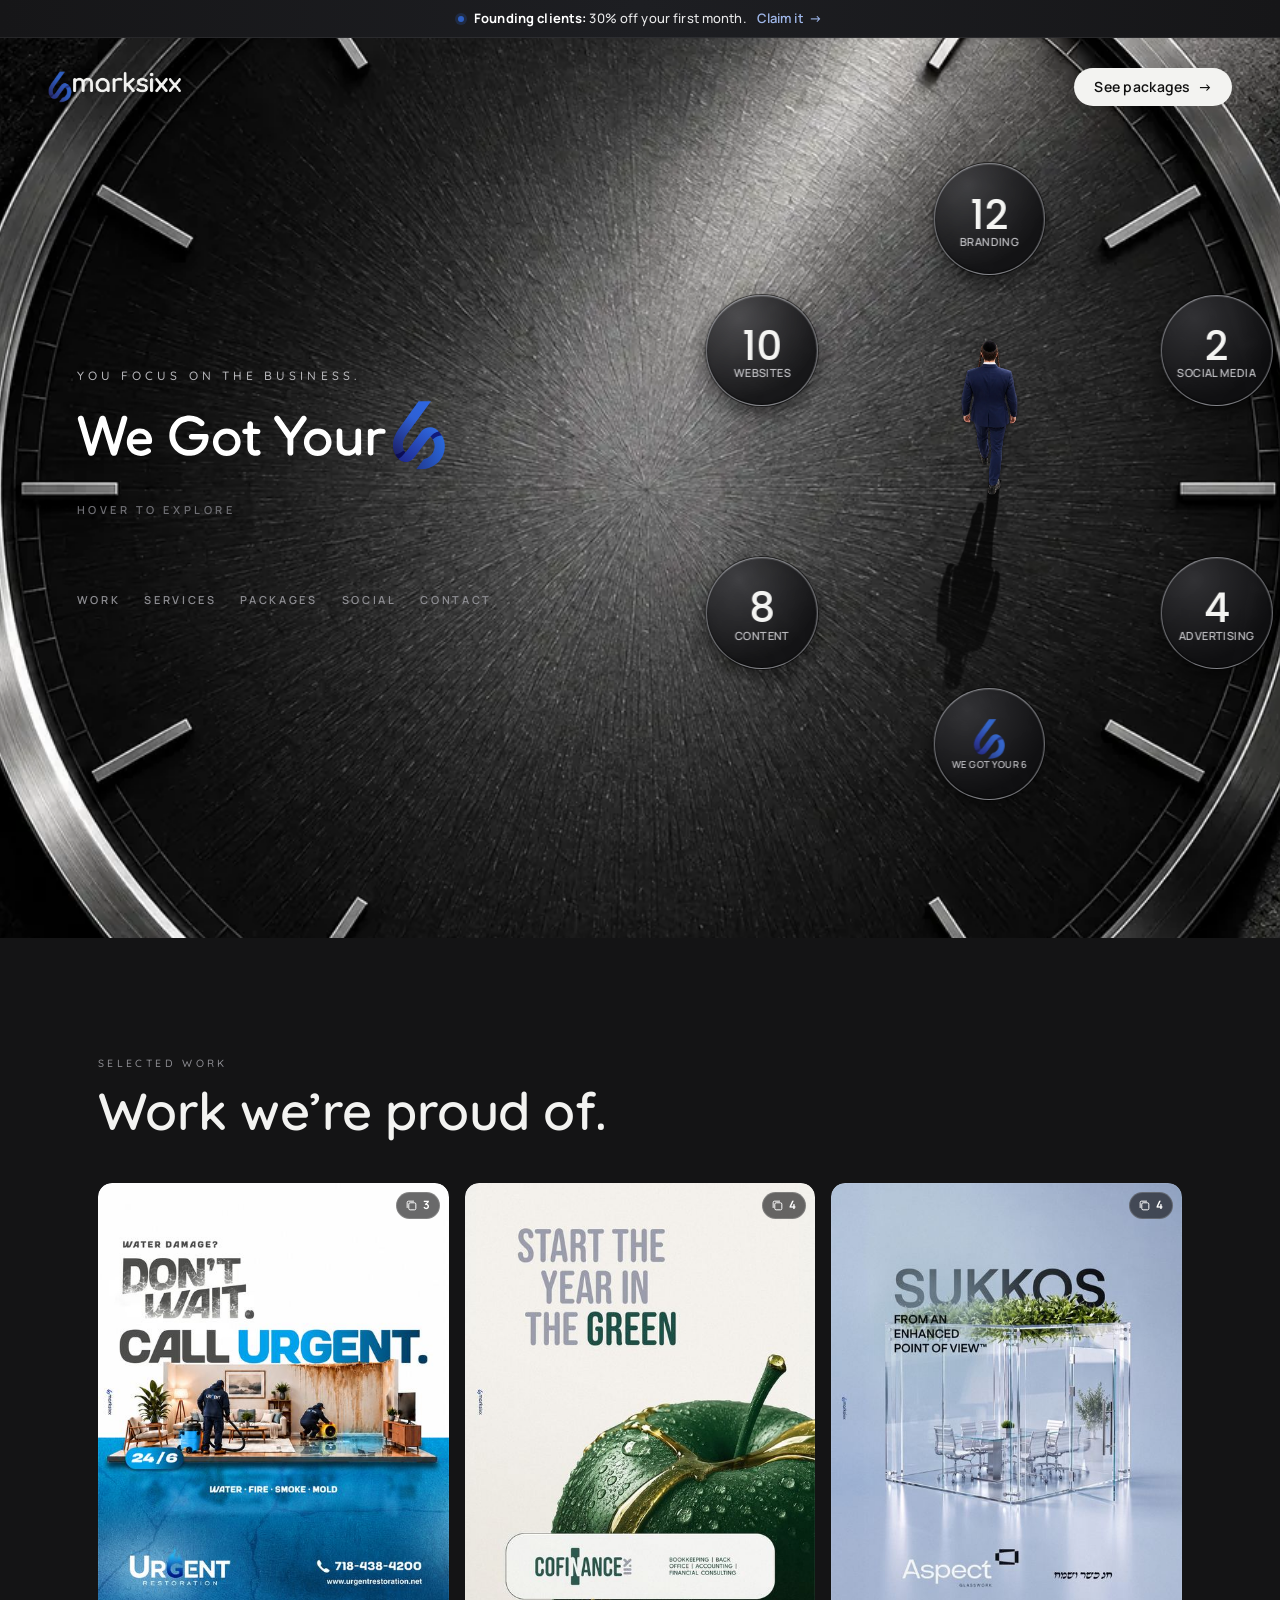
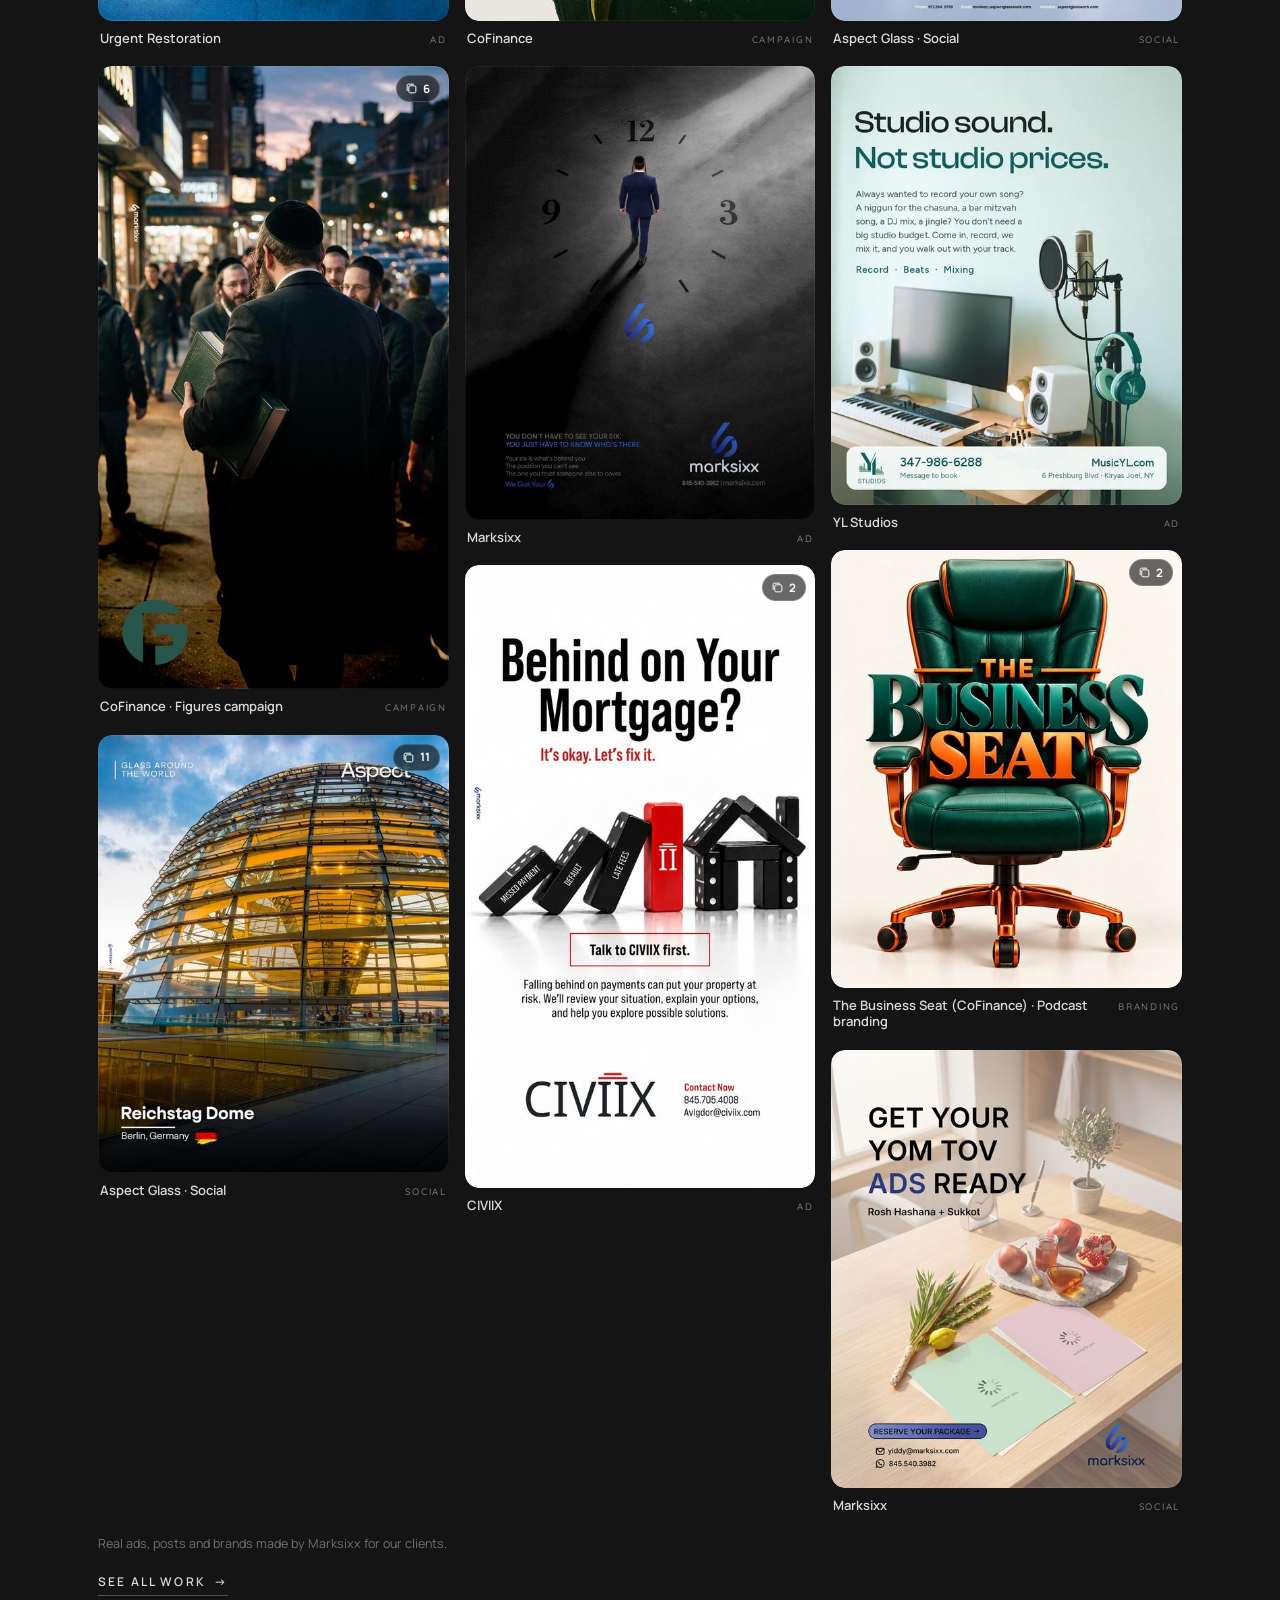
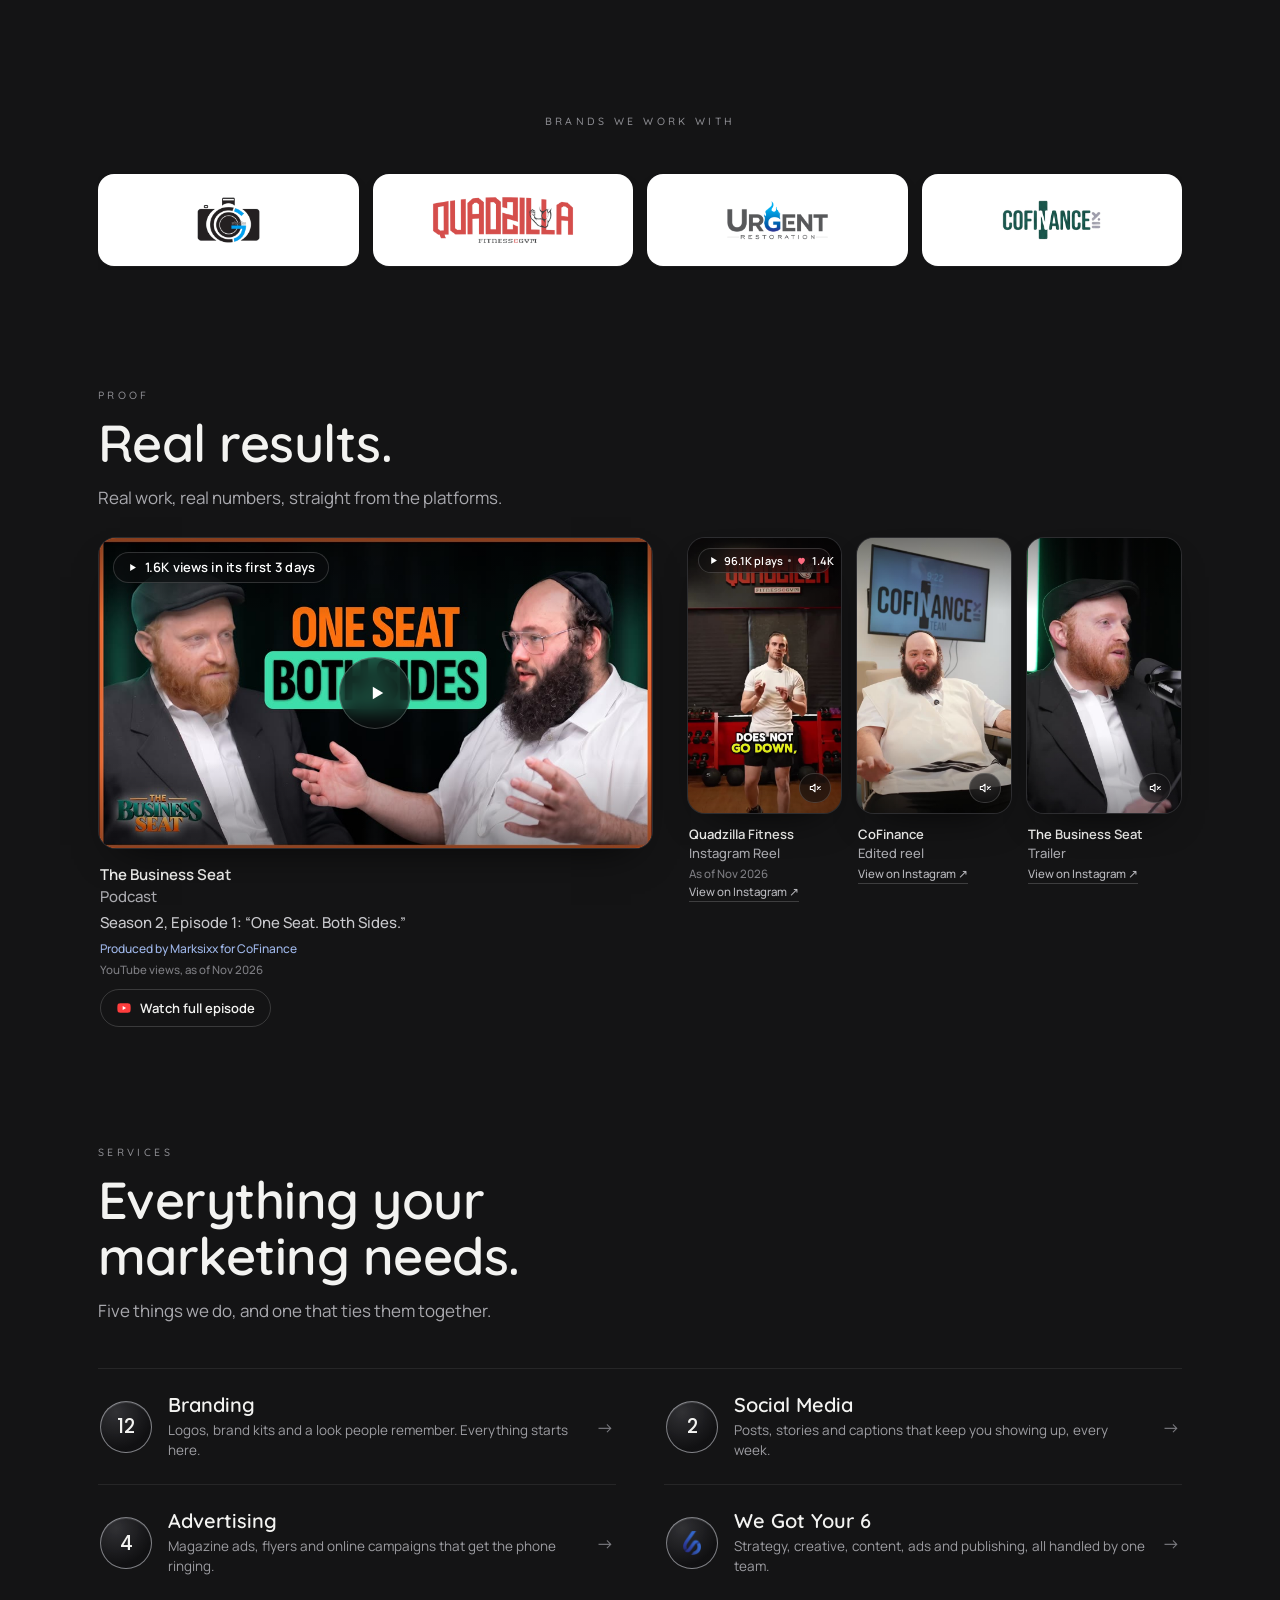
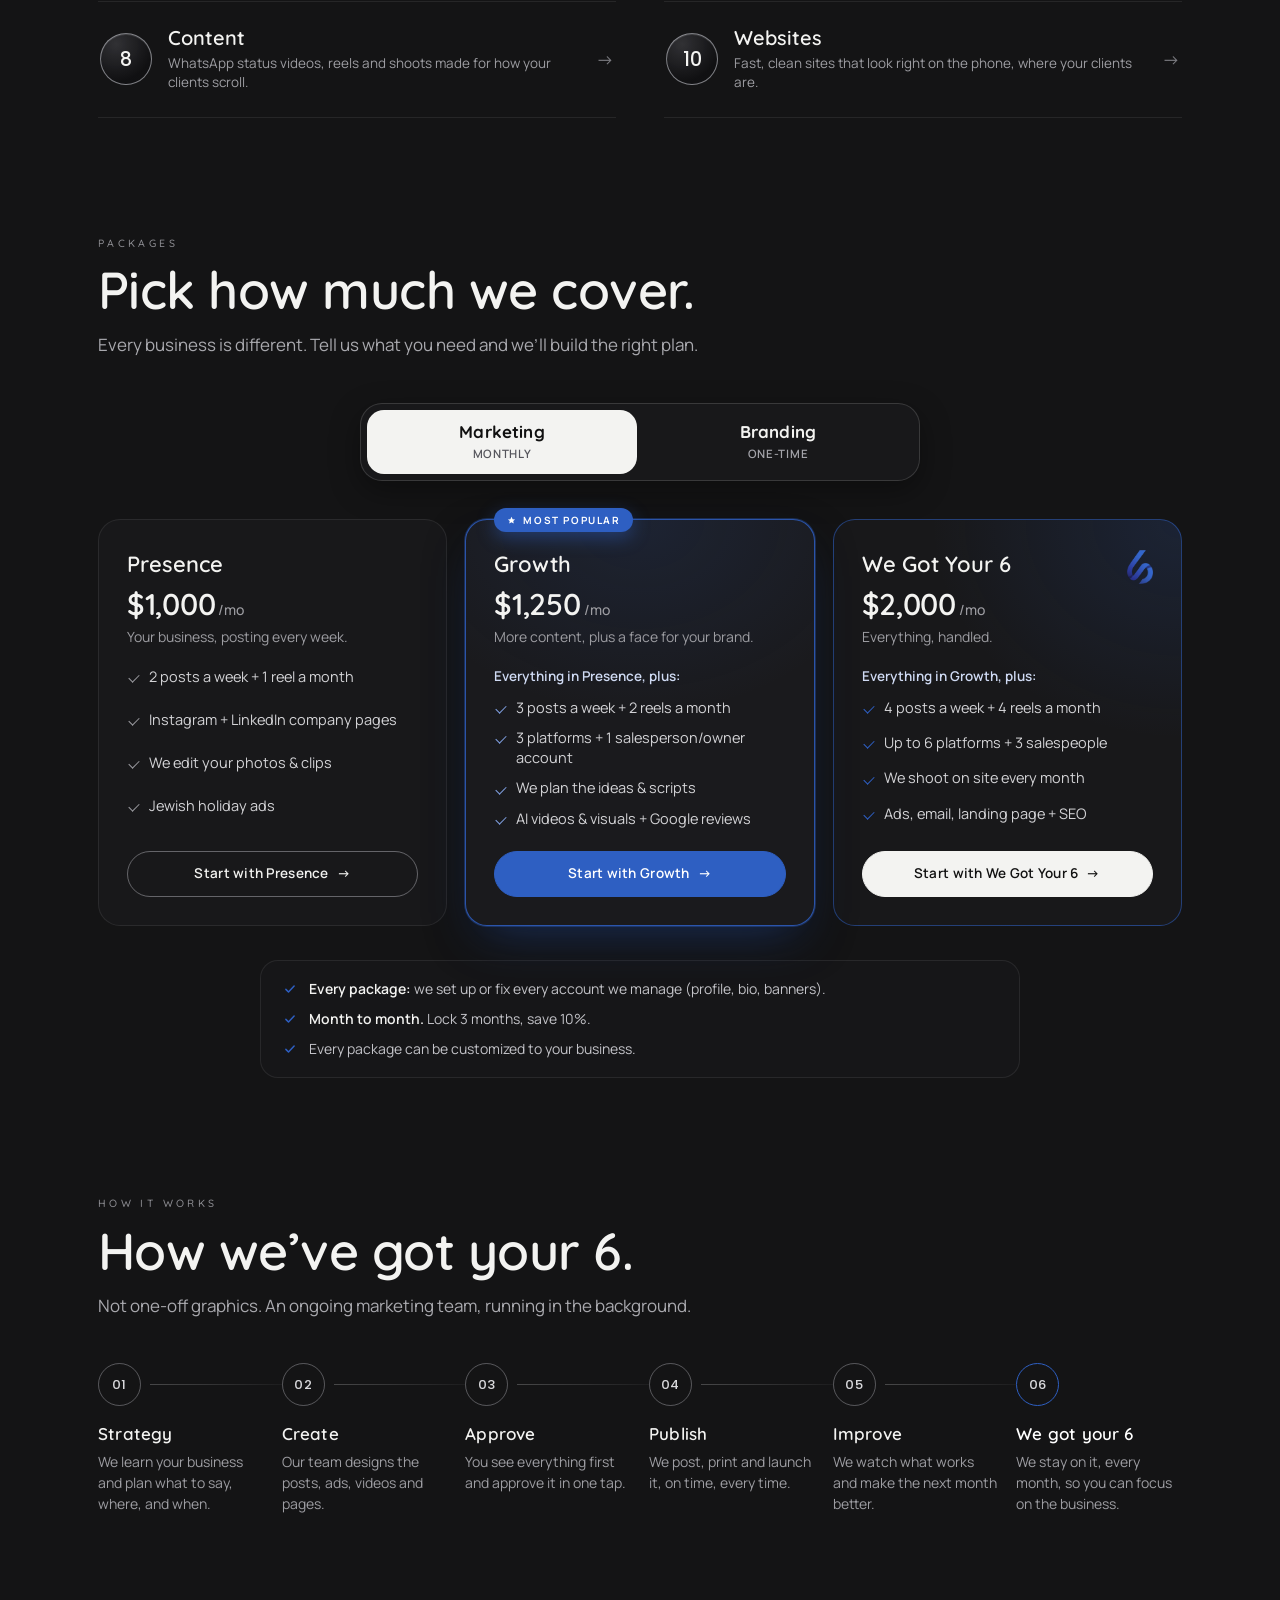
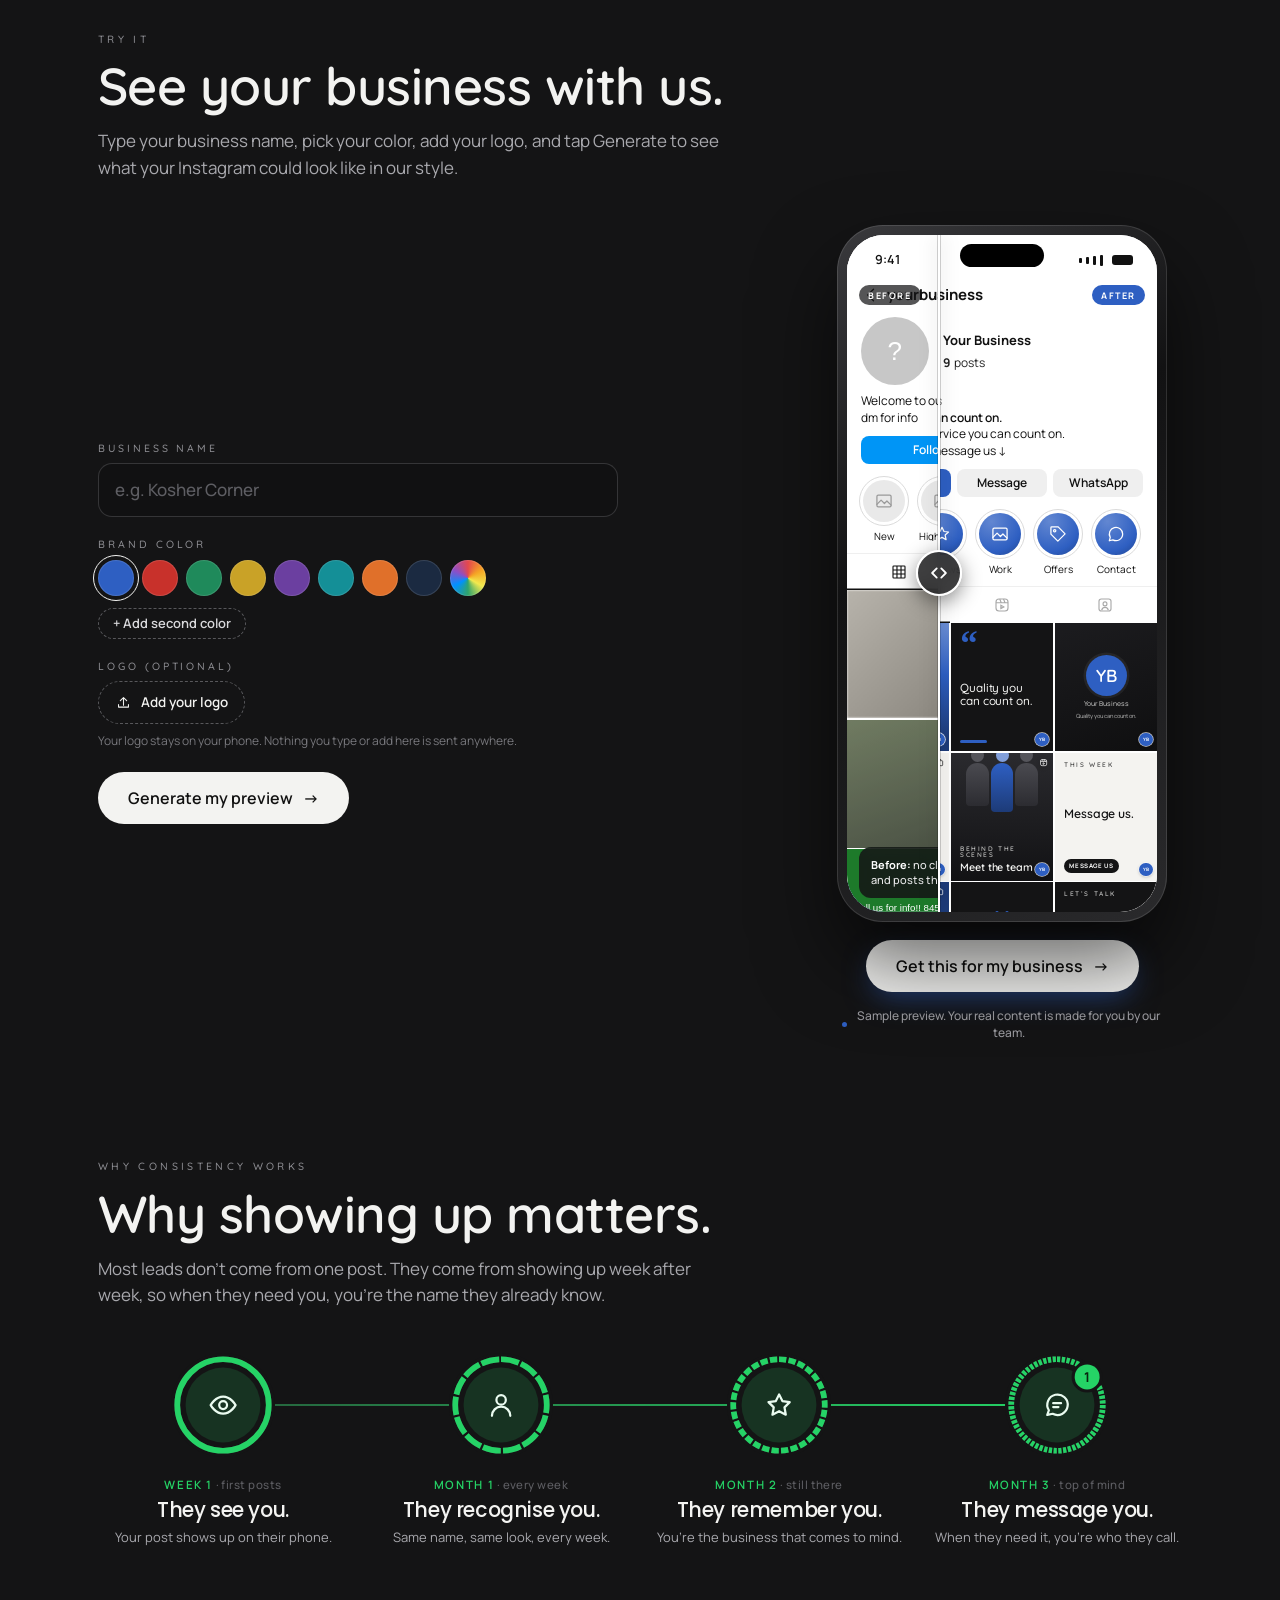
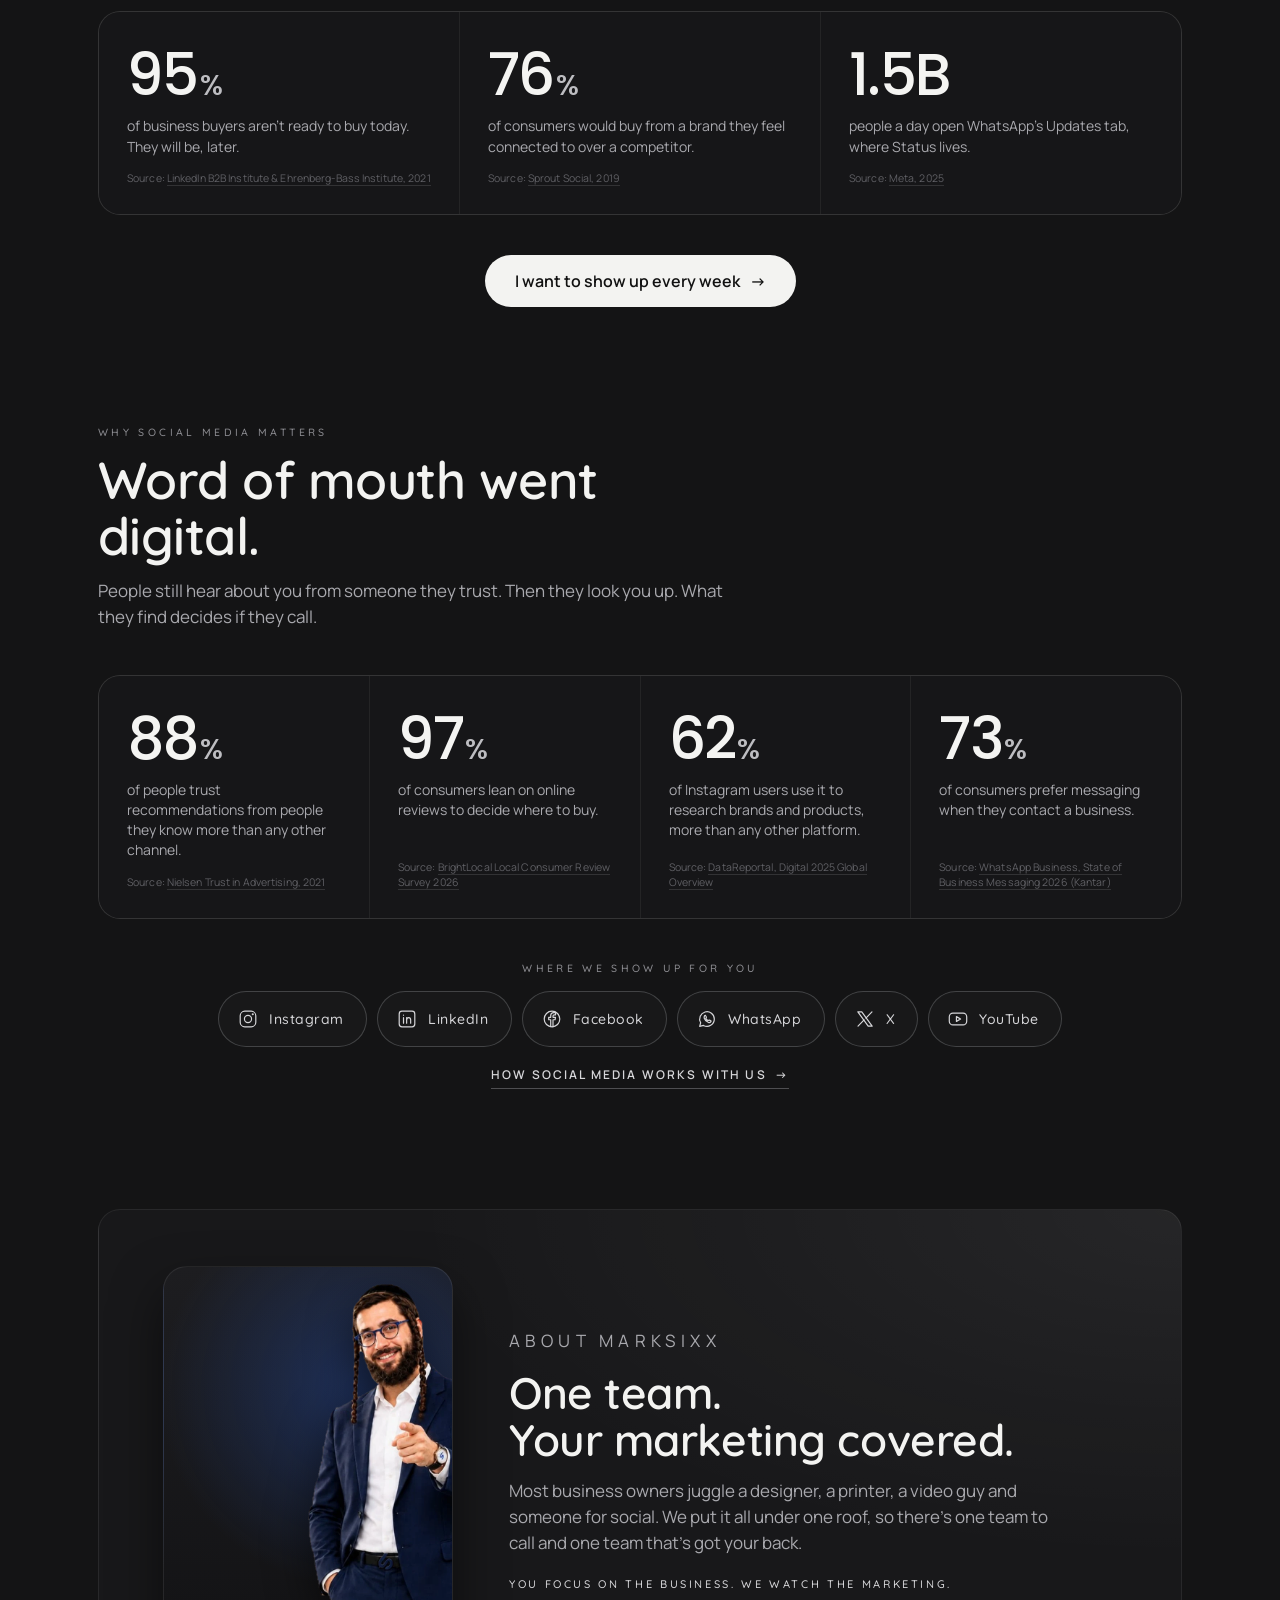
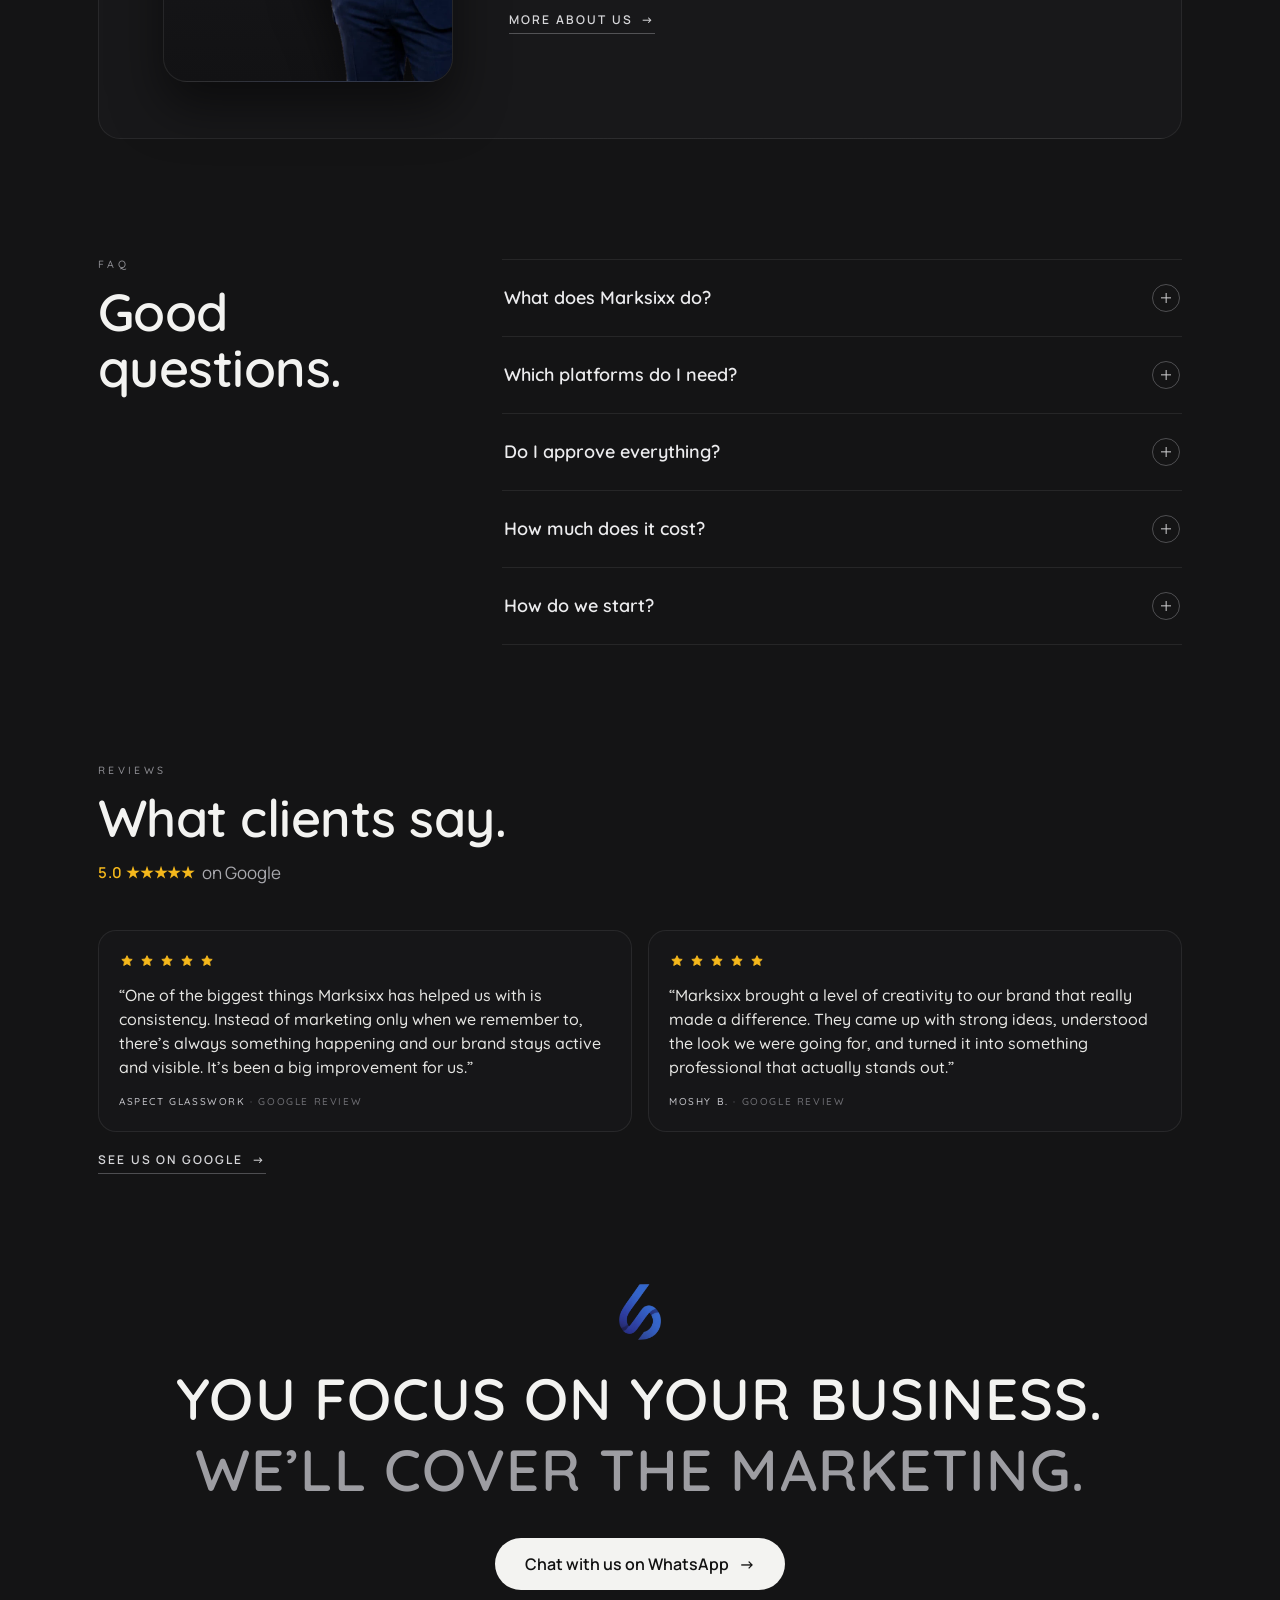
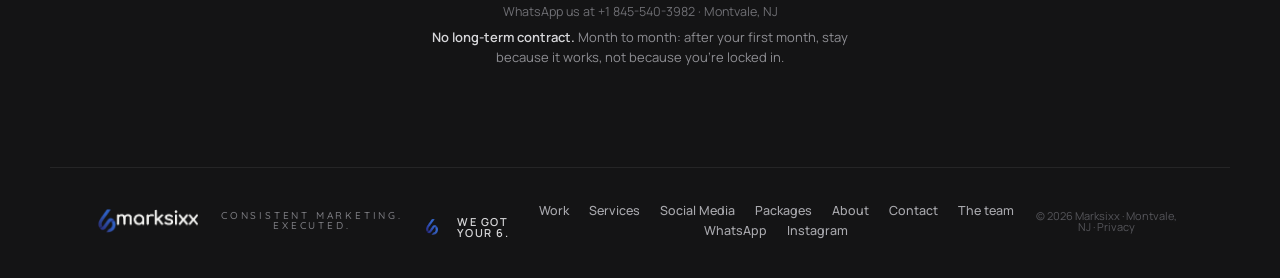
==== commit 9cdf609c: "nov9b: index.html (brands never stop, same strip on work/about, reels dots only, pk switch colours, " ====
--- a/index.html
+++ b/index.html
@@ -21,7 +21,7 @@
 <link rel="stylesheet" href="/assets/v10.css"><link rel="stylesheet" href="/assets/v11.css">
 <script>document.documentElement.classList.add('fxjs')</script>
 <link rel="stylesheet" href="/assets/v12.css"><link rel="stylesheet" href="/assets/pk15.css"><link rel="stylesheet" href="/assets/wa6.css">
-<link rel="stylesheet" href="/assets/rv15.css"><link rel="stylesheet" href="/assets/nov9.css?v=1"></head>
+<link rel="stylesheet" href="/assets/rv15.css"><link rel="stylesheet" href="/assets/nov9b.css?v=1"></head>
 <body class="is-home">
 <a class="offer-bar" href="/contact/?offer=founding" aria-label="Founding clients: 30% off your first month. Get in touch."><span><b>Founding clients:</b> 30% off your first month.</span><span class="ob-go" aria-hidden="true">Claim it<i>&rarr;</i></span></a>
 <div class="page intro" id="page">
@@ -84,7 +84,7 @@
 
   <section class="sec sec-clients" id="clients" aria-labelledby="cl-h">
     <div class="sec-head center"><p class="kicker" id="cl-h">Brands we work with</p></div>
-    <div class="bm16"><ul class="logos logos-color logos9 bm-track"><li><img src="/assets/clients/color/g-studios.png" width="214" height="160" alt="G Studios" loading="lazy"></li><li><img src="/assets/clients/color/quadzilla.png" width="453" height="160" alt="Quadzilla Fitness" loading="lazy"></li><li><img src="/assets/clients/color/urgent-restoration.png" width="349" height="160" alt="Urgent Restoration" loading="lazy"></li><li><img src="/assets/clients/color/cofinance.png" width="349" height="160" alt="CoFinance" loading="lazy"></li><li><img src="/assets/clients/color/civiix.png" width="467" height="160" alt="CIVIIX" loading="lazy"></li><li><img src="/assets/clients/color/yl-studios.png" width="162" height="180" alt="YL Studios" loading="lazy"></li><li><img src="/assets/clients/color/business-seat.png" width="332" height="160" alt="The Business Seat" loading="lazy"></li><li><img src="/assets/clients/color/aspect-white.png" width="496" height="160" alt="Aspect Glasswork" loading="lazy"></li><li><img src="/assets/clients/color/apex.png" width="469" height="160" alt="Apex Integrated Solutions" loading="lazy"></li><li><img src="/assets/clients/color/tecova.png" width="697" height="160" alt="Tecova" loading="lazy"></li><li><img src="/assets/clients/color/zalcova.png" width="647" height="160" alt="Zalcova" loading="lazy"></li><li aria-hidden="true"><img src="/assets/clients/color/g-studios.png" width="214" height="160" alt="" loading="lazy"></li><li aria-hidden="true"><img src="/assets/clients/color/quadzilla.png" width="453" height="160" alt="" loading="lazy"></li><li aria-hidden="true"><img src="/assets/clients/color/urgent-restoration.png" width="349" height="160" alt="" loading="lazy"></li><li aria-hidden="true"><img src="/assets/clients/color/cofinance.png" width="349" height="160" alt="" loading="lazy"></li><li aria-hidden="true"><img src="/assets/clients/color/civiix.png" width="467" height="160" alt="" loading="lazy"></li><li aria-hidden="true"><img src="/assets/clients/color/yl-studios.png" width="162" height="180" alt="" loading="lazy"></li><li aria-hidden="true"><img src="/assets/clients/color/business-seat.png" width="332" height="160" alt="" loading="lazy"></li><li aria-hidden="true"><img src="/assets/clients/color/aspect-white.png" width="496" height="160" alt="" loading="lazy"></li><li aria-hidden="true"><img src="/assets/clients/color/apex.png" width="469" height="160" alt="" loading="lazy"></li><li aria-hidden="true"><img src="/assets/clients/color/tecova.png" width="697" height="160" alt="" loading="lazy"></li><li aria-hidden="true"><img src="/assets/clients/color/zalcova.png" width="647" height="160" alt="" loading="lazy"></li></ul></div>
+    <div class="bm16"><ul class="logos logos-color logos9 bm-track"><li><img src="/assets/clients/color/g-studios.png" width="214" height="160" alt="G Studios" loading="eager" decoding="async"></li><li><img src="/assets/clients/color/quadzilla.png" width="453" height="160" alt="Quadzilla Fitness" loading="eager" decoding="async"></li><li><img src="/assets/clients/color/urgent-restoration.png" width="349" height="160" alt="Urgent Restoration" loading="eager" decoding="async"></li><li><img src="/assets/clients/color/cofinance.png" width="349" height="160" alt="CoFinance" loading="eager" decoding="async"></li><li><img src="/assets/clients/color/civiix.png" width="467" height="160" alt="CIVIIX" loading="eager" decoding="async"></li><li><img src="/assets/clients/color/yl-studios.png" width="162" height="180" alt="YL Studios" loading="eager" decoding="async"></li><li><img src="/assets/clients/color/business-seat.png" width="332" height="160" alt="The Business Seat" loading="eager" decoding="async"></li><li><img src="/assets/clients/color/aspect-white.png" width="496" height="160" alt="Aspect Glasswork" loading="eager" decoding="async"></li><li><img src="/assets/clients/color/apex.png" width="469" height="160" alt="Apex Integrated Solutions" loading="eager" decoding="async"></li><li><img src="/assets/clients/color/tecova.png" width="697" height="160" alt="Tecova" loading="eager" decoding="async"></li><li><img src="/assets/clients/color/zalcova.png" width="647" height="160" alt="Zalcova" loading="eager" decoding="async"></li><li aria-hidden="true"><img src="/assets/clients/color/g-studios.png" width="214" height="160" alt="" loading="eager" decoding="async"></li><li aria-hidden="true"><img src="/assets/clients/color/quadzilla.png" width="453" height="160" alt="" loading="eager" decoding="async"></li><li aria-hidden="true"><img src="/assets/clients/color/urgent-restoration.png" width="349" height="160" alt="" loading="eager" decoding="async"></li><li aria-hidden="true"><img src="/assets/clients/color/cofinance.png" width="349" height="160" alt="" loading="eager" decoding="async"></li><li aria-hidden="true"><img src="/assets/clients/color/civiix.png" width="467" height="160" alt="" loading="eager" decoding="async"></li><li aria-hidden="true"><img src="/assets/clients/color/yl-studios.png" width="162" height="180" alt="" loading="eager" decoding="async"></li><li aria-hidden="true"><img src="/assets/clients/color/business-seat.png" width="332" height="160" alt="" loading="eager" decoding="async"></li><li aria-hidden="true"><img src="/assets/clients/color/aspect-white.png" width="496" height="160" alt="" loading="eager" decoding="async"></li><li aria-hidden="true"><img src="/assets/clients/color/apex.png" width="469" height="160" alt="" loading="eager" decoding="async"></li><li aria-hidden="true"><img src="/assets/clients/color/tecova.png" width="697" height="160" alt="" loading="eager" decoding="async"></li><li aria-hidden="true"><img src="/assets/clients/color/zalcova.png" width="647" height="160" alt="" loading="eager" decoding="async"></li></ul></div>
   </section>
 
   <section class="sec sec-rr" id="results" aria-labelledby="results-h">
@@ -214,6 +214,6 @@
 <script type="application/json" id="w9data">[{"t": "Water & fire damage ads", "c": "Urgent Restoration", "k": "Ad", "d": "Ad series for Urgent Restoration: water damage, fire damage, and water & fire.", "dt": "2026-10-29", "i": [{"s": "/assets/work9/urgent-ads-01.jpg", "w": 960, "h": 1200, "cap": "Water damage ad"}, {"s": "/assets/work9/urgent-ads-02.jpg", "w": 960, "h": 1200, "cap": "Fire damage ad"}, {"s": "/assets/work9/urgent-ads-03.jpg", "w": 960, "h": 1200, "cap": "Water & fire ad"}]}, {"t": "Urgent ads", "c": "Urgent", "k": "Ad", "d": "Ads for Urgent Restoration.", "dt": "2026-10-29", "i": [{"s": "/assets/work9/urgent-ads-rain.jpg", "w": 800, "h": 1200, "cap": "Rain damage ad"}, {"s": "/assets/work9/urgent-ads-rosh-hashana.jpg", "w": 1152, "h": 2048, "cap": "Rosh Hashana ad"}]}, {"t": "Figures campaign", "c": "CoFinance · Figures campaign", "k": "Campaign", "d": "Teaser ads, the \"every business has a book\" reveal, then the 10% off promotion.", "dt": "2026-10", "i": [{"s": "/assets/work9/figures-03.jpg", "w": 675, "h": 1200, "cap": "Teaser ad 3"}, {"s": "/assets/work9/figures-01.jpg", "w": 675, "h": 1200, "cap": "Teaser ad 1"}, {"s": "/assets/work9/figures-02.jpg", "w": 675, "h": 1200, "cap": "Teaser ad 2"}, {"s": "/assets/work9/figures-05.jpg", "w": 960, "h": 1200, "cap": "Reveal: every business has a book (post)"}, {"s": "/assets/work9/figures-06.jpg", "w": 675, "h": 1200, "cap": "10% off promotion (story)"}, {"s": "/assets/work9/figures-phones.jpg", "w": 1200, "h": 800, "cap": "10% off promotion on phones"}]}, {"t": "Glass Around the World", "c": "Aspect Glass · Social", "k": "Social", "d": "Instagram carousel series featuring iconic glass landmarks, two slides per episode.", "dt": "2026-07 to 2026-10", "i": [{"s": "/assets/work9/glass-around-the-world-03.jpg", "w": 960, "h": 1200, "cap": "Reichstag Dome, Berlin"}, {"s": "/assets/work9/glass-around-the-world-04.jpg", "w": 960, "h": 1200, "cap": "Reichstag Dome, Berlin (slide 2)"}, {"s": "/assets/work9/glass-around-the-world-14.jpg", "w": 960, "h": 1200, "cap": "Louvre Pyramid, Paris"}, {"s": "/assets/work9/glass-around-the-world-15.jpg", "w": 960, "h": 1200, "cap": "Louvre Pyramid, Paris (slide 2)"}, {"s": "/assets/work9/glass-around-the-world-01.jpg", "w": 960, "h": 1200, "cap": "Elbphilharmonie, Hamburg"}, {"s": "/assets/work9/glass-around-the-world-09.jpg", "w": 960, "h": 1200, "cap": "Palace of Peace, Astana"}, {"s": "/assets/work9/glass-around-the-world-10.jpg", "w": 960, "h": 1200, "cap": "Palace of Peace, Astana (slide 2)"}, {"s": "/assets/work9/glass-around-the-world-05.jpg", "w": 960, "h": 1200, "cap": "30 St Mary Axe, London"}, {"s": "/assets/work9/glass-around-the-world-06.jpg", "w": 960, "h": 1200, "cap": "30 St Mary Axe, London (slide 2)"}, {"s": "/assets/work9/glass-around-the-world-11.jpg", "w": 960, "h": 1200, "cap": "The Bow, Calgary"}, {"s": "/assets/work9/glass-around-the-world-12.jpg", "w": 960, "h": 1200, "cap": "The Bow, Calgary (slide 2)"}]}, {"t": "In the green", "c": "CoFinance", "k": "Campaign", "d": "\"In the green\" series: Instagram posts and magazine ads.", "dt": "2026", "i": [{"s": "/assets/work9/in-the-green-02.jpg", "w": 960, "h": 1200, "cap": "\"Start the year in the green\""}, {"s": "/assets/work9/in-the-green-01.jpg", "w": 960, "h": 1200, "cap": "\"Hard work looks better in the green\""}, {"s": "/assets/work9/in-the-green-03.jpg", "w": 960, "h": 1200, "cap": "\"Grow in the green\""}, {"s": "/assets/work9/mazel-tov-01.jpg", "w": 960, "h": 1200, "cap": "Mazel tov post"}]}, {"t": "Clock ad", "c": "Marksixx", "k": "Ad", "d": "Marksixx clock ad.", "dt": "2026-11", "i": [{"s": "/assets/work9/clock-ad-01-v15c.jpg", "w": 927, "h": 1200, "cap": "Clock ad"}]}, {"t": "SBA loan & mortgage ads", "c": "CIVIIX", "k": "Ad", "d": "Ads for CIVIIX: SBA loans and mortgages.", "dt": "2026-10", "i": [{"s": "/assets/work9/civiix-ads-02.jpg", "w": 675, "h": 1200, "cap": "Mortgage ad"}, {"s": "/assets/work9/civiix-ads-01.jpg", "w": 675, "h": 1200, "cap": "SBA loan ad"}]}, {"t": "Seasonal posts", "c": "Aspect Glass · Social", "k": "Social", "d": "Holiday and seasonal Instagram posts for Aspect Glasswork.", "dt": "2026-09 to 2026-10", "i": [{"s": "/assets/work9/aspect-seasonal-03.jpg", "w": 960, "h": 1200, "cap": "Sukkos post"}, {"s": "/assets/work9/aspect-seasonal-01.jpg", "w": 960, "h": 1200, "cap": "\"Build big. Build right.\" (Labor Day)"}, {"s": "/assets/work9/aspect-seasonal-02.jpg", "w": 960, "h": 1200, "cap": "\"New year. Fresh perspective.\""}, {"s": "/assets/work9/aspect-seasonal-hiring.jpg", "w": 1200, "h": 1500, "cap": "\"We're hiring\""}]}, {"t": "\"Studio sound. Not studio prices.\"", "c": "YL Studios", "k": "Ad", "d": "Ad for YL Studios recording studio.", "dt": "2026-10-12", "i": [{"s": "/assets/work9/yl-studios-01.jpg", "w": 960, "h": 1200, "cap": "\"Studio sound. Not studio prices.\" ad"}]}, {"t": "The Business Seat", "c": "The Business Seat (CoFinance) · Podcast branding", "k": "Branding", "d": "Podcast logo and episode thumbnail for The Business Seat, CoFinance's podcast.", "dt": "2026-10", "i": [{"s": "/assets/work9/business-seat-01.jpg", "w": 960, "h": 1200, "cap": "Podcast logo"}, {"s": "/assets/work9/business-seat-thumbnail.jpg", "w": 960, "h": 540, "cap": "Podcast thumbnail"}]}, {"t": "\"Get your Yom Tov ads ready\"", "c": "Marksixx", "k": "Social", "d": "Marksixx post for the Yom Tov season.", "dt": "2026", "i": [{"s": "/assets/work9/yom-tov-01.jpg", "w": 960, "h": 1200, "cap": "\"Get your Yom Tov ads ready\""}]}, {"t": "Marksixx brand identity", "c": "Marksixx", "k": "Branding", "d": "Marksixx logo, \"We Got Your 6\" slogan art and social banners.", "dt": "2026", "i": [{"s": "/assets/work9/marksixx-brand-01.jpg", "w": 1200, "h": 936, "cap": "Logo"}, {"s": "/assets/work9/marksixx-brand-02.jpg", "w": 1200, "h": 1200, "cap": "\"We Got Your 6\" slogan"}, {"s": "/assets/work9/marksixx-brand-03.jpg", "w": 1200, "h": 457, "cap": "Facebook cover"}, {"s": "/assets/work9/marksixx-brand-04.jpg", "w": 1128, "h": 191, "cap": "LinkedIn banner: \"Consistent. Marketing. Executed.\""}, {"s": "/assets/work9/marksixx-brand-05.jpg", "w": 1200, "h": 300, "cap": "LinkedIn banner: \"We Got Your 6\""}]}, {"t": "CIVIIX brand identity", "c": "CIVIIX", "k": "Branding", "d": "CIVIIX brand on coasters and a business card.", "dt": "2026", "i": [{"s": "/assets/work9/civiix-brand-coasters.jpg", "w": 1200, "h": 900, "cap": "Coasters mockup"}, {"s": "/assets/work9/civiix-brand-card.jpg", "w": 1007, "h": 1200, "cap": "Business card, front and back"}, {"s": "/assets/work9/w262.jpg", "w": 563, "h": 713, "cap": "Letterhead"}]}, {"t": "Apex brand identity", "c": "Apex", "k": "Branding", "d": "Apex brand: logo, stationery, apparel and brand pages.", "dt": "", "i": [{"s": "/assets/work9/apex-brand-phone.jpg", "w": 1200, "h": 1200, "cap": "Phone mockup"}, {"s": "/assets/work9/apex-stationery.jpg", "w": 1200, "h": 1200, "cap": "Stationery mockup"}, {"s": "/assets/work9/apex-logo.jpg", "w": 1200, "h": 900, "cap": "Logo"}, {"s": "/assets/work9/apex-mark.jpg", "w": 1200, "h": 900, "cap": "Logo mark pattern"}, {"s": "/assets/work9/apex-tshirt.jpg", "w": 1026, "h": 1026, "cap": "T-shirt mockup"}, {"s": "/assets/work9/apex-screen.jpg", "w": 1200, "h": 900, "cap": "Brand on a stage screen"}, {"s": "/assets/work9/apex-guidelines.jpg", "w": 1200, "h": 756, "cap": "Brand guidelines pages"}]}, {"t": "Tecova brand identity", "c": "Tecova", "k": "Branding", "d": "Tecova logo, colors and stationery.", "dt": "", "i": [{"s": "/assets/work9/tecova-stationery.jpg", "w": 1000, "h": 750, "cap": "Stationery mockup"}, {"s": "/assets/work9/tecova-logo.jpg", "w": 1200, "h": 900, "cap": "Logo"}, {"s": "/assets/work9/tecova-colors.jpg", "w": 1200, "h": 900, "cap": "Brand colors"}, {"s": "/assets/work9/tecova-mockup.jpg", "w": 1200, "h": 1200, "cap": "Brand mockup"}]}, {"t": "Taquev brand identity", "c": "Taquev", "k": "Branding", "d": "Taquev full brand: logo, colors, packaging and business cards.", "dt": "", "i": [{"s": "/assets/work9/taquev-box.jpg", "w": 1200, "h": 900, "cap": "Box packaging mockup"}, {"s": "/assets/work9/taquev-brand.jpg", "w": 1200, "h": 900, "cap": "Full brand"}, {"s": "/assets/work9/taquev-01.jpg", "w": 1200, "h": 900, "cap": "Logo"}, {"s": "/assets/work9/taquev-02.jpg", "w": 1200, "h": 900, "cap": "Brand page 2"}, {"s": "/assets/work9/taquev-03.jpg", "w": 1200, "h": 900, "cap": "Brand page 3"}, {"s": "/assets/work9/taquev-04.jpg", "w": 1200, "h": 900, "cap": "Brand page 4"}, {"s": "/assets/work9/taquev-05.jpg", "w": 1200, "h": 900, "cap": "Brand page 5"}, {"s": "/assets/work9/taquev-08.jpg", "w": 1200, "h": 900, "cap": "Brand page 6"}, {"s": "/assets/work9/taquev-cards.jpg", "w": 1200, "h": 900, "cap": "Business cards mockup"}, {"s": "/assets/work9/taquev-jars.jpg", "w": 1200, "h": 900, "cap": "Jar packaging mockup"}]}, {"t": "Zalcova brand identity", "c": "Zalcova", "k": "Branding", "d": "Zalcova logo, colors, brand presentation and mockups.", "dt": "", "i": [{"s": "/assets/work9/zalcova-presentation.jpg", "w": 792, "h": 446, "cap": "Brand presentation"}, {"s": "/assets/work9/zalcova-logo.jpg", "w": 792, "h": 612, "cap": "Logo versions"}, {"s": "/assets/work9/zalcova-colors.jpg", "w": 792, "h": 612, "cap": "Logo and colors"}, {"s": "/assets/work9/zalcova-mockup-2.jpg", "w": 1180, "h": 912, "cap": "Brand mockup"}, {"s": "/assets/work9/zalcova-mockup-1.jpg", "w": 1180, "h": 912, "cap": "Brand mockup"}, {"s": "/assets/work9/zalcova-mugs-mint.jpg", "w": 1200, "h": 900, "cap": "Mug mockup, mint"}, {"s": "/assets/work9/zalcova-mugs.jpg", "w": 1200, "h": 900, "cap": "Mug mockup"}, {"s": "/assets/work9/zalcova-mugs-white.jpg", "w": 1200, "h": 900, "cap": "Mug mockup, white"}, {"s": "/assets/work9/zalcova-mockup-3.jpg", "w": 1200, "h": 641, "cap": "Brand mockup"}]}, {"t": "Maxim", "c": "Maxim", "k": "Branding", "d": "Maxim design on a laptop mockup.", "dt": "", "i": [{"s": "/assets/work9/maxim-01.jpg", "w": 960, "h": 1200, "cap": "Laptop mockup"}, {"s": "/assets/work9/maxim-wide.jpg", "w": 1200, "h": 502, "cap": "Laptop mockup, wide"}]}, {"t": "Simcha cards", "c": "Simcha Cards", "k": "Print", "d": "Simcha card designs, printed.", "dt": "", "i": [{"s": "/assets/work9/simcha-wall.jpg", "w": 912, "h": 1180, "cap": "Cards on display"}, {"s": "/assets/work9/simcha-kd1.jpg", "w": 842, "h": 1089, "cap": "Card design 1"}, {"s": "/assets/work9/simcha-kd2.jpg", "w": 842, "h": 1089, "cap": "Card design 2"}, {"s": "/assets/work9/simcha-kd3.jpg", "w": 842, "h": 1089, "cap": "Card design 3"}, {"s": "/assets/work9/simcha-print.jpg", "w": 900, "h": 1200, "cap": "Printed cards"}, {"s": "/assets/work9/simcha-grid.jpg", "w": 1200, "h": 900, "cap": "Card grid mockup"}]}, {"t": "Bar mitzvah package ad", "c": "Tagin Judaica", "k": "Ad", "d": "Ad for Tagin Judaica: bar mitzvah package.", "dt": "", "i": [{"s": "/assets/work9/tagin-ad-01.jpg", "w": 869, "h": 1200, "cap": "Bar mitzvah package ad"}]}, {"t": "Kleenery", "c": "Kleenery", "k": "Print", "d": "Kleenery folded flyer and brochure.", "dt": "", "i": [{"s": "/assets/work9/kleenery-flyer.jpg", "w": 1200, "h": 718, "cap": "Folded flyer mockup"}, {"s": "/assets/work9/kleenery-brochure.jpg", "w": 1200, "h": 827, "cap": "Brochure pages"}]}, {"t": "Northstar Windows flyer", "c": "Northstar Windows", "k": "Print", "d": "C-fold flyer for Northstar Windows.", "dt": "", "i": [{"s": "/assets/work9/northstar-flyer.jpg", "w": 1200, "h": 1200, "cap": "C-fold flyer mockup"}]}, {"t": "We Got Your 6", "c": "Marksixx", "k": "Print", "d": "", "dt": "", "i": [{"s": "/assets/work9/in-the-green-05.jpg", "w": 961, "h": 1200, "cap": "Magazine spread · CoFinance \"Grow in the green\" ad + Marksixx ad"}, {"s": "/assets/work9/in-the-green-04.jpg", "w": 960, "h": 1200, "cap": "CoFinance · \"Grow in the green\" magazine ad"}, {"s": "/assets/work9/magazine-mockup-01.jpg", "w": 960, "h": 1200, "cap": "Marksixx magazine ad mockup"}]}, {"t": "Marksixx Holidays", "c": "Marksixx", "k": "Social", "d": "", "dt": "", "i": [{"s": "/assets/work9/marksixx-holidays-rosh-hashana.jpg", "w": 899, "h": 1600, "cap": "Rosh Hashana ad"}]}]</script><div class="lb9" id="lb9" hidden role="dialog" aria-modal="true" aria-label="Project viewer"><div class="lb9-top"><span class="lb9-ct" aria-live="polite"></span><button type="button" class="lb9-x" aria-label="Close"><svg viewBox="0 0 24 24"><path d="M6 6l12 12M18 6 6 18"/></svg></button></div><div class="lb9-track" tabindex="0"></div><button type="button" class="lb9-nav lb9-prev" aria-label="Previous"><svg viewBox="0 0 24 24"><path d="M15 5l-7 7 7 7"/></svg></button><button type="button" class="lb9-nav lb9-next" aria-label="Next"><svg viewBox="0 0 24 24"><path d="M9 5l7 7-7 7"/></svg></button><div class="lb9-info"><p class="lb9-c"></p><h3 class="lb9-t"></h3><p class="lb9-d"></p><p class="lb9-dt"></p><div class="lb9-dots"></div></div></div><script src="/assets/v9work.js" defer></script>
 <script src="/assets/v10.js" defer></script>
 <a class="wa6" href="https://wa.me/18455403982?text=Hi%20Marksixx%21%20I%E2%80%99d%20like%20to%20talk%20about%20my%20marketing." target="_blank" rel="noopener" aria-label="Chat with Marksixx on WhatsApp"><img src="/assets/wa6-guy.webp" alt="" width="132" height="132"><span class="wa6-b"><svg viewBox="0 0 24 24" aria-hidden="true"><path d="M12.04 2C6.58 2 2.13 6.45 2.13 11.91c0 1.75.46 3.45 1.32 4.95L2.05 22l5.25-1.38a9.9 9.9 0 0 0 4.74 1.21h.01c5.46 0 9.91-4.45 9.91-9.91A9.85 9.85 0 0 0 12.04 2zm5.8 14.13c-.24.69-1.42 1.32-1.96 1.37-.5.05-1.13.07-1.83-.11-.42-.13-.96-.31-1.65-.61-2.9-1.25-4.79-4.17-4.94-4.36-.14-.2-1.18-1.57-1.18-3 0-1.42.75-2.12 1.01-2.41.27-.29.58-.36.78-.36h.56c.18.01.42-.07.66.5.24.58.83 2.01.9 2.15.07.15.12.32.02.51-.1.2-.15.32-.29.49-.15.17-.31.38-.44.51-.15.15-.3.3-.13.6.17.29.76 1.25 1.63 2.03 1.12 1 2.07 1.31 2.36 1.46.29.15.46.12.63-.07.17-.2.73-.85.92-1.14.2-.29.39-.24.66-.15.27.1 1.71.81 2 .96.29.15.49.22.56.34.07.12.07.71-.17 1.39z"/></svg></span><span class="wa6-t">Chat on WhatsApp</span></a>
-<script src="/assets/nov9.js?v=1" defer></script><script src="/assets/wa6.js" defer></script>
+<script src="/assets/nov9b.js?v=1" defer></script><script src="/assets/wa6.js" defer></script>
 </body>
 </html>
--- a/assets/nov9b.css
+++ b/assets/nov9b.css
@@ -0,0 +1,50 @@
+/* nov9b (Nov 9 2026): reels carousel (dots only), brands strip that never stops, packages switch, profile phone fit */
+/* ---- reels ---- */
+.rl-wrap{position:relative}
+.rl-ctl{display:none}
+.rl-ctl.rl-on{display:flex}
+.rl-btn{position:absolute;top:var(--rl-mid,40%);transform:translateY(-50%);z-index:4;width:40px;height:40px;border-radius:50%;border:1px solid rgba(255,255,255,.22);background:rgba(17,17,19,.78);color:#fff;display:none;align-items:center;justify-content:center;padding:0;cursor:pointer;-webkit-backdrop-filter:blur(6px);backdrop-filter:blur(6px);box-shadow:0 4px 14px rgba(0,0,0,.45);transition:opacity .2s,transform .2s}
+.rl-on .rl-btn{display:flex}
+.rl-btn svg{width:20px;height:20px;fill:none;stroke:currentColor;stroke-width:2.4;stroke-linecap:round;stroke-linejoin:round}
+.rl-prev{left:-6px}.rl-next{right:-6px}
+.rl-btn[disabled]{opacity:0;pointer-events:none}
+.rl-btn:active{transform:translateY(-50%) scale(.92)}
+.rl-ctl{align-items:center;justify-content:center;gap:10px;margin:4px 0 0}
+.rl-dots{display:flex;gap:8px;padding:6px 0}
+.rl-dots button{width:9px;height:9px;border-radius:99px;border:0;padding:0;background:rgba(255,255,255,.38);cursor:pointer;transition:width .25s,background .25s}
+.rl-dots button.on{width:26px;background:var(--blue,#3f7cff)}
+.rl-count{display:none!important}
+.rl-ctl.rl-on+.rr-hint{display:none}
+@media (max-width:599px){.rr-row.rr-reels .rr-card{flex:0 0 58vw;max-width:260px}}
+@keyframes rlNudge{0%,100%{transform:translateX(0)}35%{transform:translateX(-46px)}65%{transform:translateX(-46px)}}
+.rl-nudge .rr-card{animation:rlNudge 1.3s cubic-bezier(.45,0,.25,1) 1}
+@media (prefers-reduced-motion:reduce){.rl-nudge .rr-card{animation:none}}
+/* ---- brands marquee ---- */
+.bm16{position:relative;overflow:hidden;container-type:inline-size;-webkit-tap-highlight-color:transparent;-webkit-user-select:none;user-select:none;touch-action:pan-y;padding:4px 0}
+.bm16 .logos.logos-color.logos9.bm-track{display:flex;flex-wrap:nowrap;gap:0;width:max-content;margin:0;padding:0;justify-content:flex-start;animation:bmLoop var(--bm-dur,60s) linear infinite;will-change:transform}
+.bm16 .logos.logos-color.logos9.bm-track li{flex:0 0 140px;width:140px;margin:0 12px 0 0;height:78px;padding:12px 14px;min-width:0}
+@supports (width:1cqw){.bm16 .logos.logos-color.logos9.bm-track li{flex-basis:calc((100cqw - 24px)/2.5);width:calc((100cqw - 24px)/2.5)}}
+.bm16 .logos.logos-color.logos9.bm-track img{max-height:40px;max-width:100%}
+.bm16 .logos.logos-color.logos9.bm-track,.bm16:hover .logos.logos-color.logos9.bm-track,.bm16:active .logos.logos-color.logos9.bm-track{animation-play-state:running!important}
+.bm16 .bm-track li,.bm16 .bm-track img{pointer-events:none;-webkit-touch-callout:none}
+@media (max-width:899px){.bm16{margin-left:calc(50% - 50vw);margin-right:calc(50% - 50vw)}} /* full-bleed on phones: logos slide in from the screen edge, no fade */
+@keyframes bmLoop{from{transform:translateX(0)}to{transform:translateX(-50%)}}
+@media (min-width:600px){.bm16{--bm-dur:70s}@supports (width:1cqw){.bm16 .logos.logos-color.logos9.bm-track li{flex-basis:calc((100cqw - 36px)/3.4);width:calc((100cqw - 36px)/3.4)}}}
+@media (min-width:900px){.bm16{--bm-dur:80s}.bm16 .logos.logos-color.logos9.bm-track li{height:92px;padding:14px 18px;margin-right:14px}.bm16 .logos.logos-color.logos9.bm-track img{max-height:50px}@supports (width:1cqw){.bm16 .logos.logos-color.logos9.bm-track li{flex-basis:calc((100cqw - 42px)/4);width:calc((100cqw - 42px)/4)}}}
+@media (prefers-reduced-motion:reduce){.bm16{overflow-x:auto;-webkit-mask-image:none;mask-image:none;scrollbar-width:none}.bm16 .logos.logos-color.logos9.bm-track{animation:none}.bm16 .bm-track li[aria-hidden="true"]{display:none}}
+/* ---- packages switch ---- */
+.pk-switch{display:grid;grid-template-columns:1fr 1fr;gap:6px;padding:6px;margin:0 0 30px;max-width:560px;border-radius:22px;background:#18181a;border:1px solid rgba(255,255,255,.14);box-shadow:0 10px 30px rgba(0,0,0,.35)}
+.pk-switch>a,.pk-switch>button{display:flex;flex-direction:column;align-items:center;justify-content:center;gap:5px;min-height:64px;padding:12px 10px;border:0;border-radius:17px;background:transparent;color:#f3f3f1;font:700 17px/1.1 Quicksand,Manrope,sans-serif;letter-spacing:.01em;text-align:center;cursor:pointer;text-decoration:none;outline:none;-webkit-tap-highlight-color:transparent;transition:background .2s,color .2s}
+.pk-switch>a:link,.pk-switch>a:visited,.pk-switch>a:hover,.pk-switch>a:active,.pk-switch>a:focus,.pk-switch>button:hover,.pk-switch>button:active,.pk-switch>button:focus{color:#f3f3f1;text-decoration:none}
+.pk-switch>a small,.pk-switch>button small{font:600 11.5px/1.2 Manrope,sans-serif;letter-spacing:.06em;text-transform:uppercase;color:#a4a4aa}
+.pk-switch>.on,.pk-switch>.on:link,.pk-switch>.on:visited,.pk-switch>.on:hover,.pk-switch>.on:active,.pk-switch>.on:focus{background:#f3f3f1;color:#111}
+.pk-switch>.on small,.pk-switch>.on:hover small,.pk-switch>.on:active small{color:#55555c}
+.pk-switch>:focus-visible{box-shadow:0 0 0 2px #3f7cff}
+@media (hover:hover) and (pointer:fine){.pk-switch>:not(.on):hover{background:rgba(255,255,255,.07)}}
+.pk-switch-q{font:600 13px/1.3 Manrope,sans-serif;color:#9d9da2;margin:-6px 0 12px;letter-spacing:.02em}
+@media (min-width:900px){.pk-switch{margin:0 auto 38px}.pk-switch-q{text-align:center}}
+.sec-pk .pk-panel{scroll-margin-top:96px}
+.pk-ph .pk-ph-h{font:600 24px/1.2 Quicksand,Manrope;color:#f3f3f1}
+@media (min-width:900px){.pk-ph .pk-ph-h{font-size:28px}}
+/* ---- profile phone: whole phone fits on a phone screen (scaled by nov9b.js) ---- */
+.mx-fit{display:block;transform-origin:50% 0;will-change:transform}
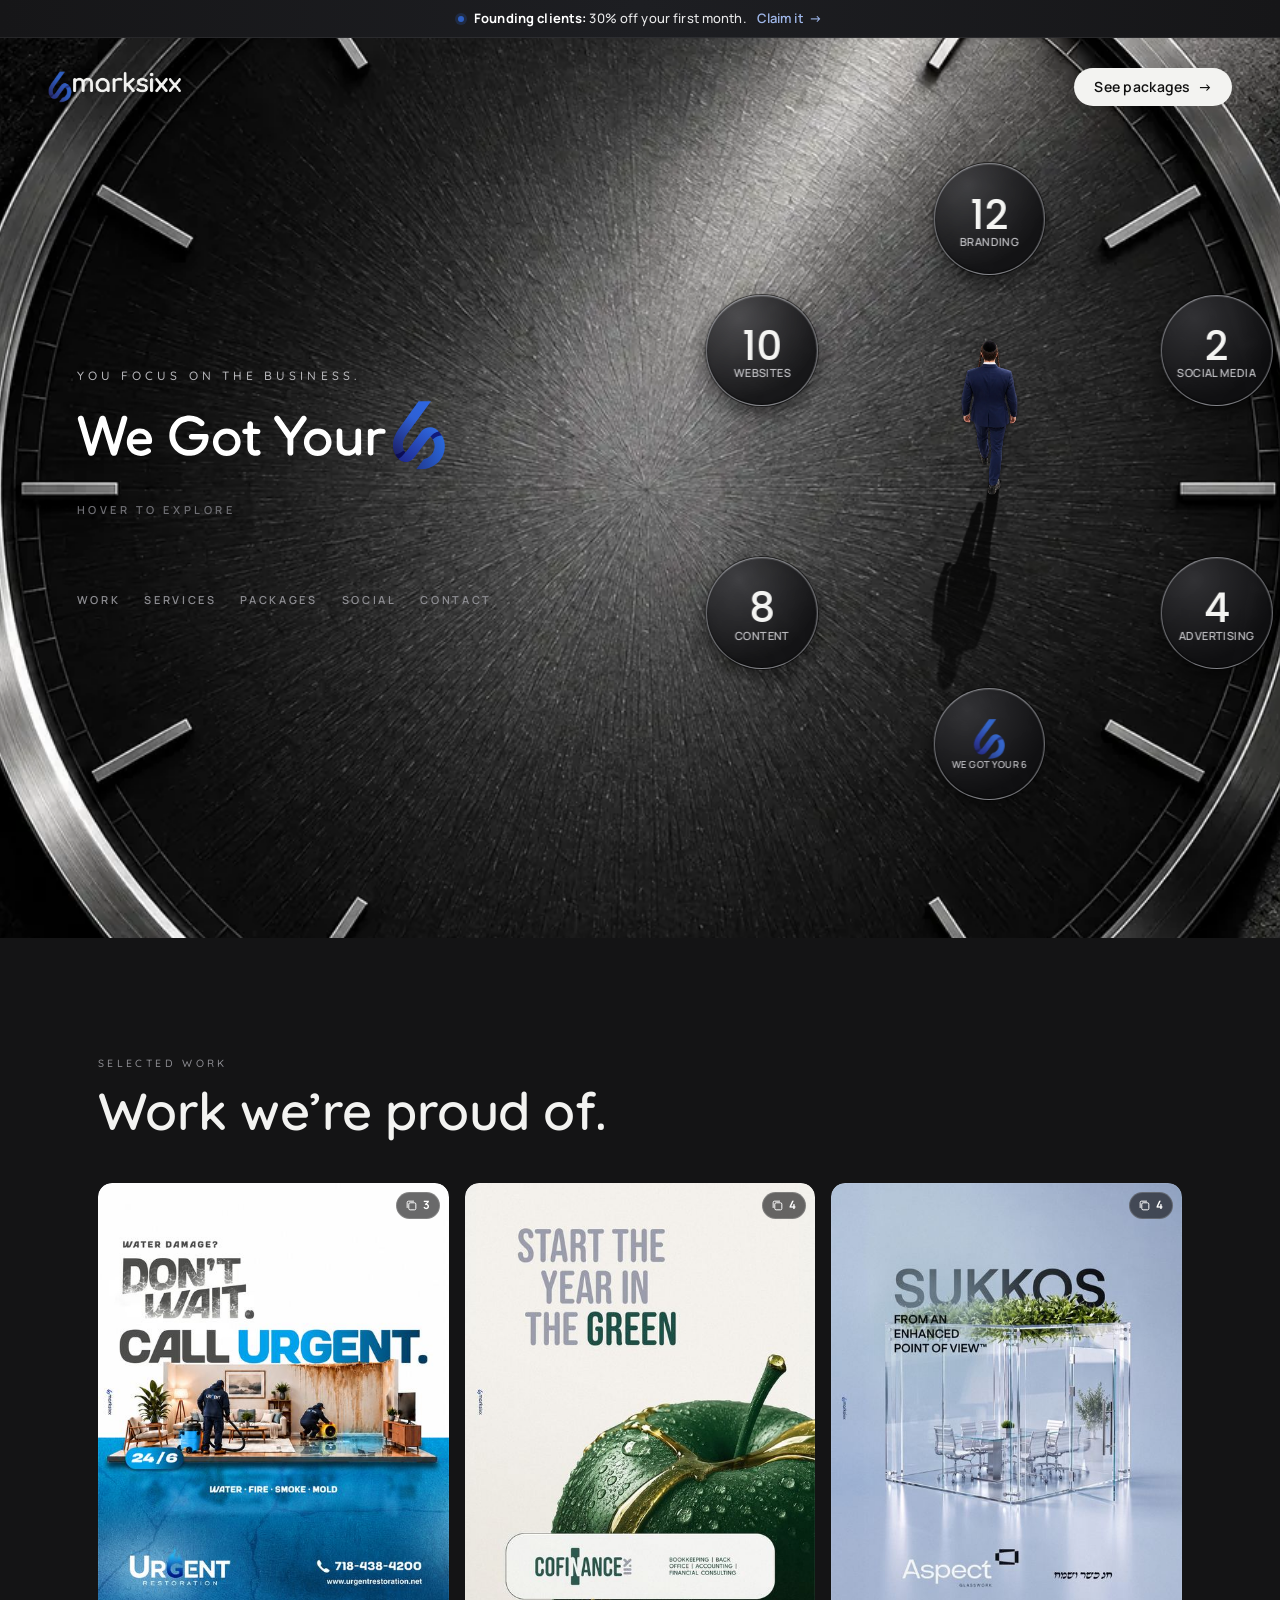
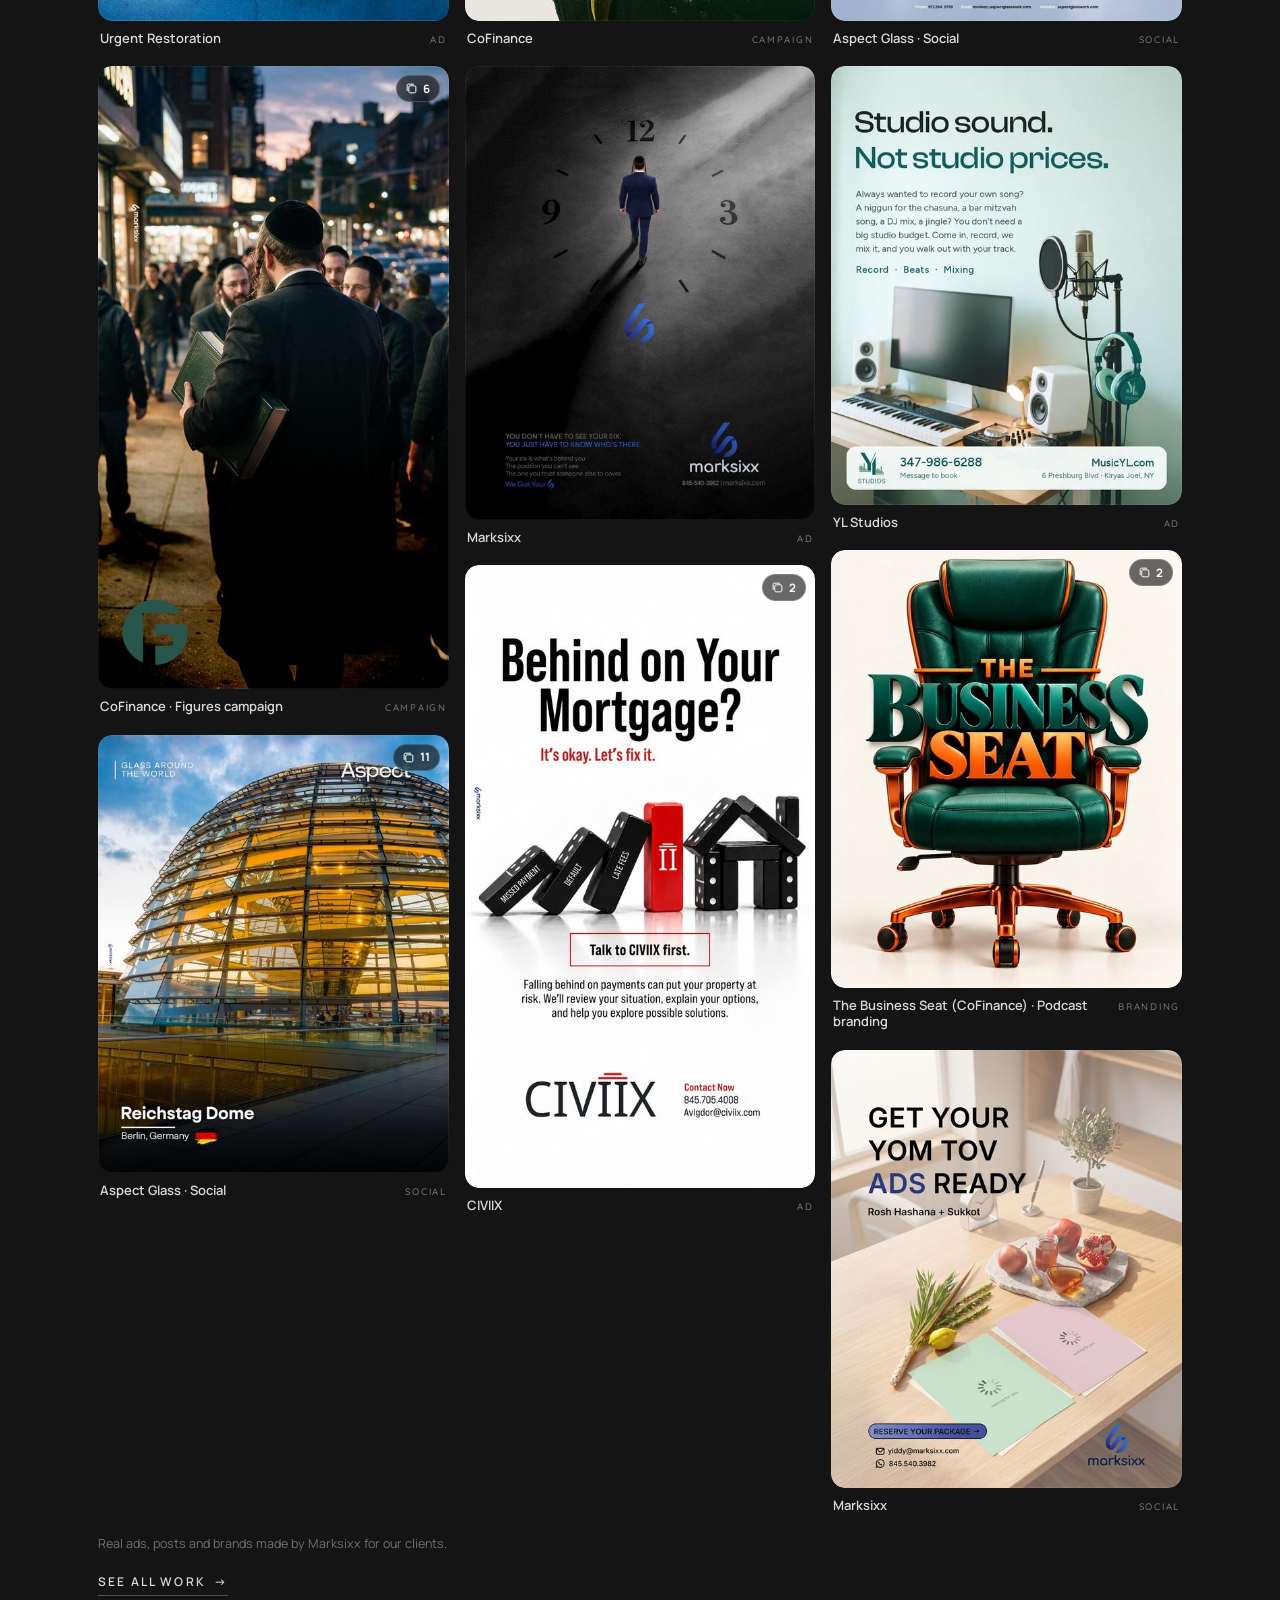
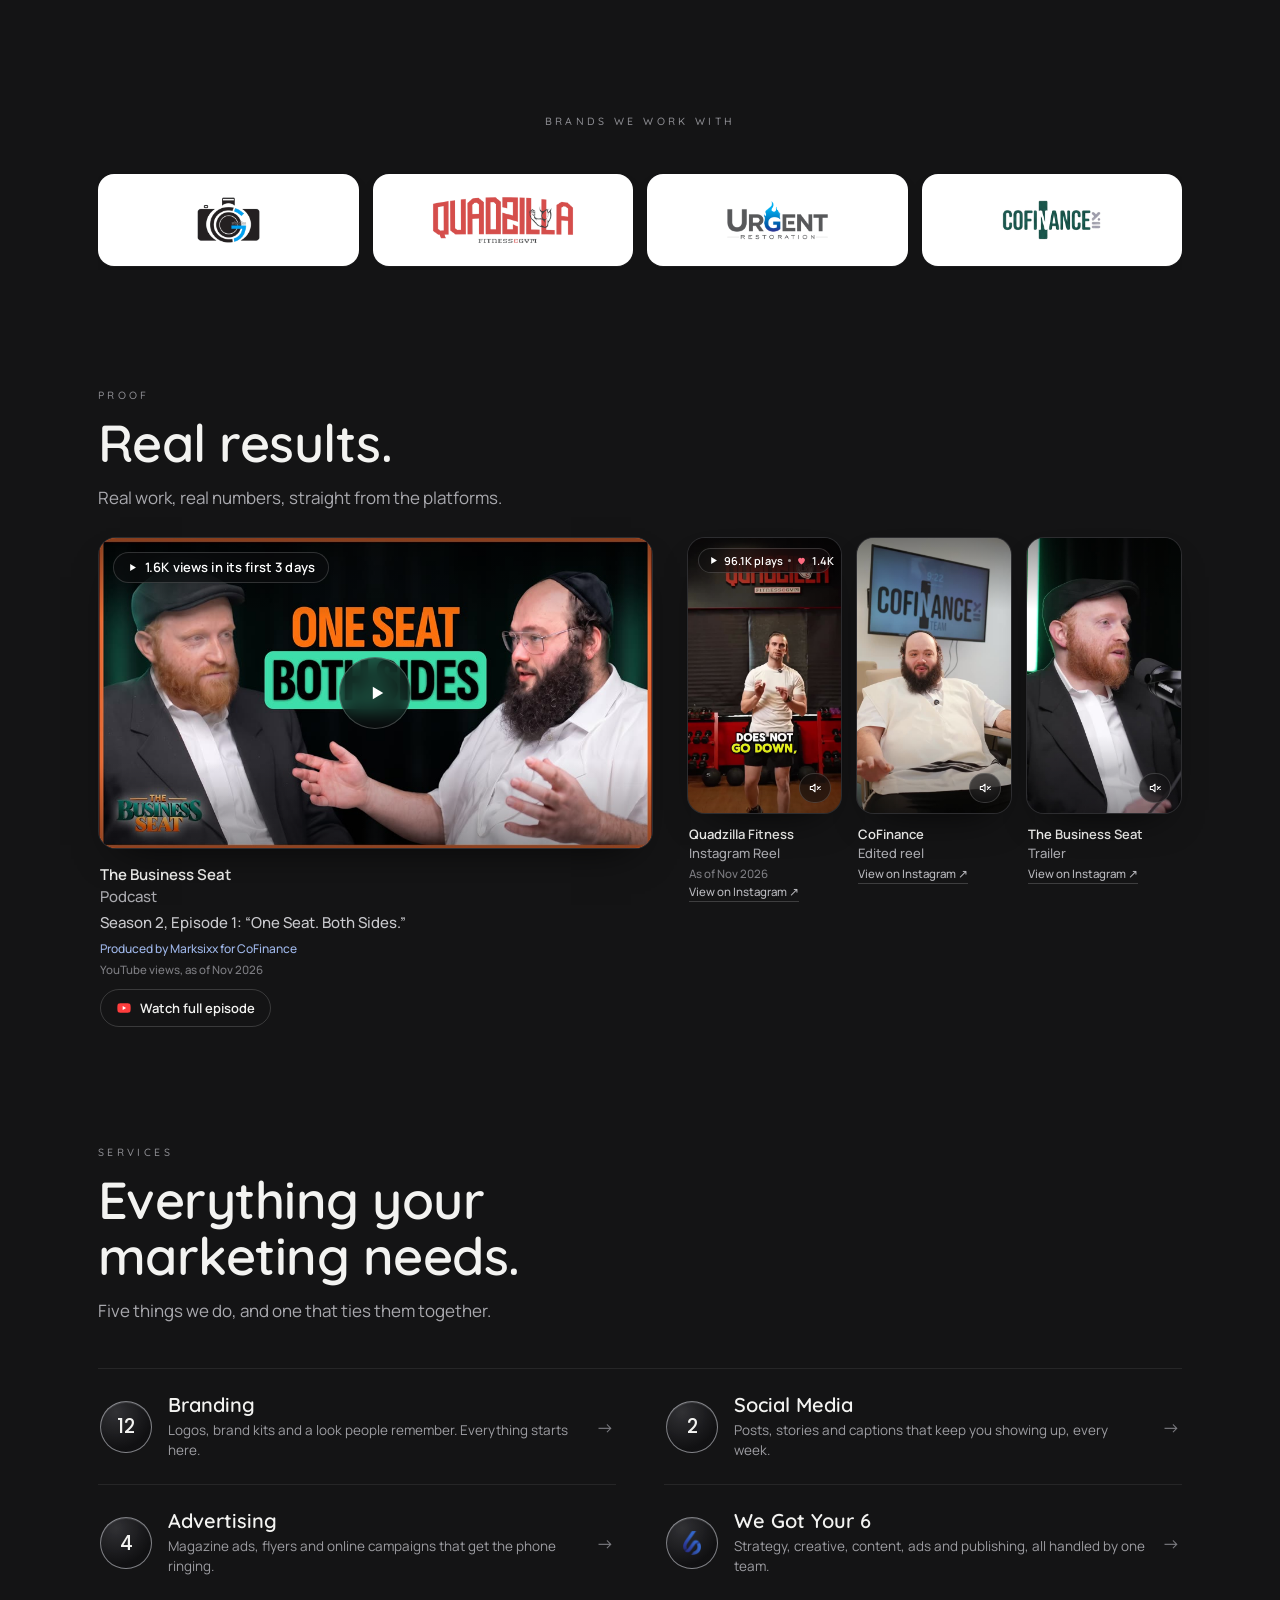
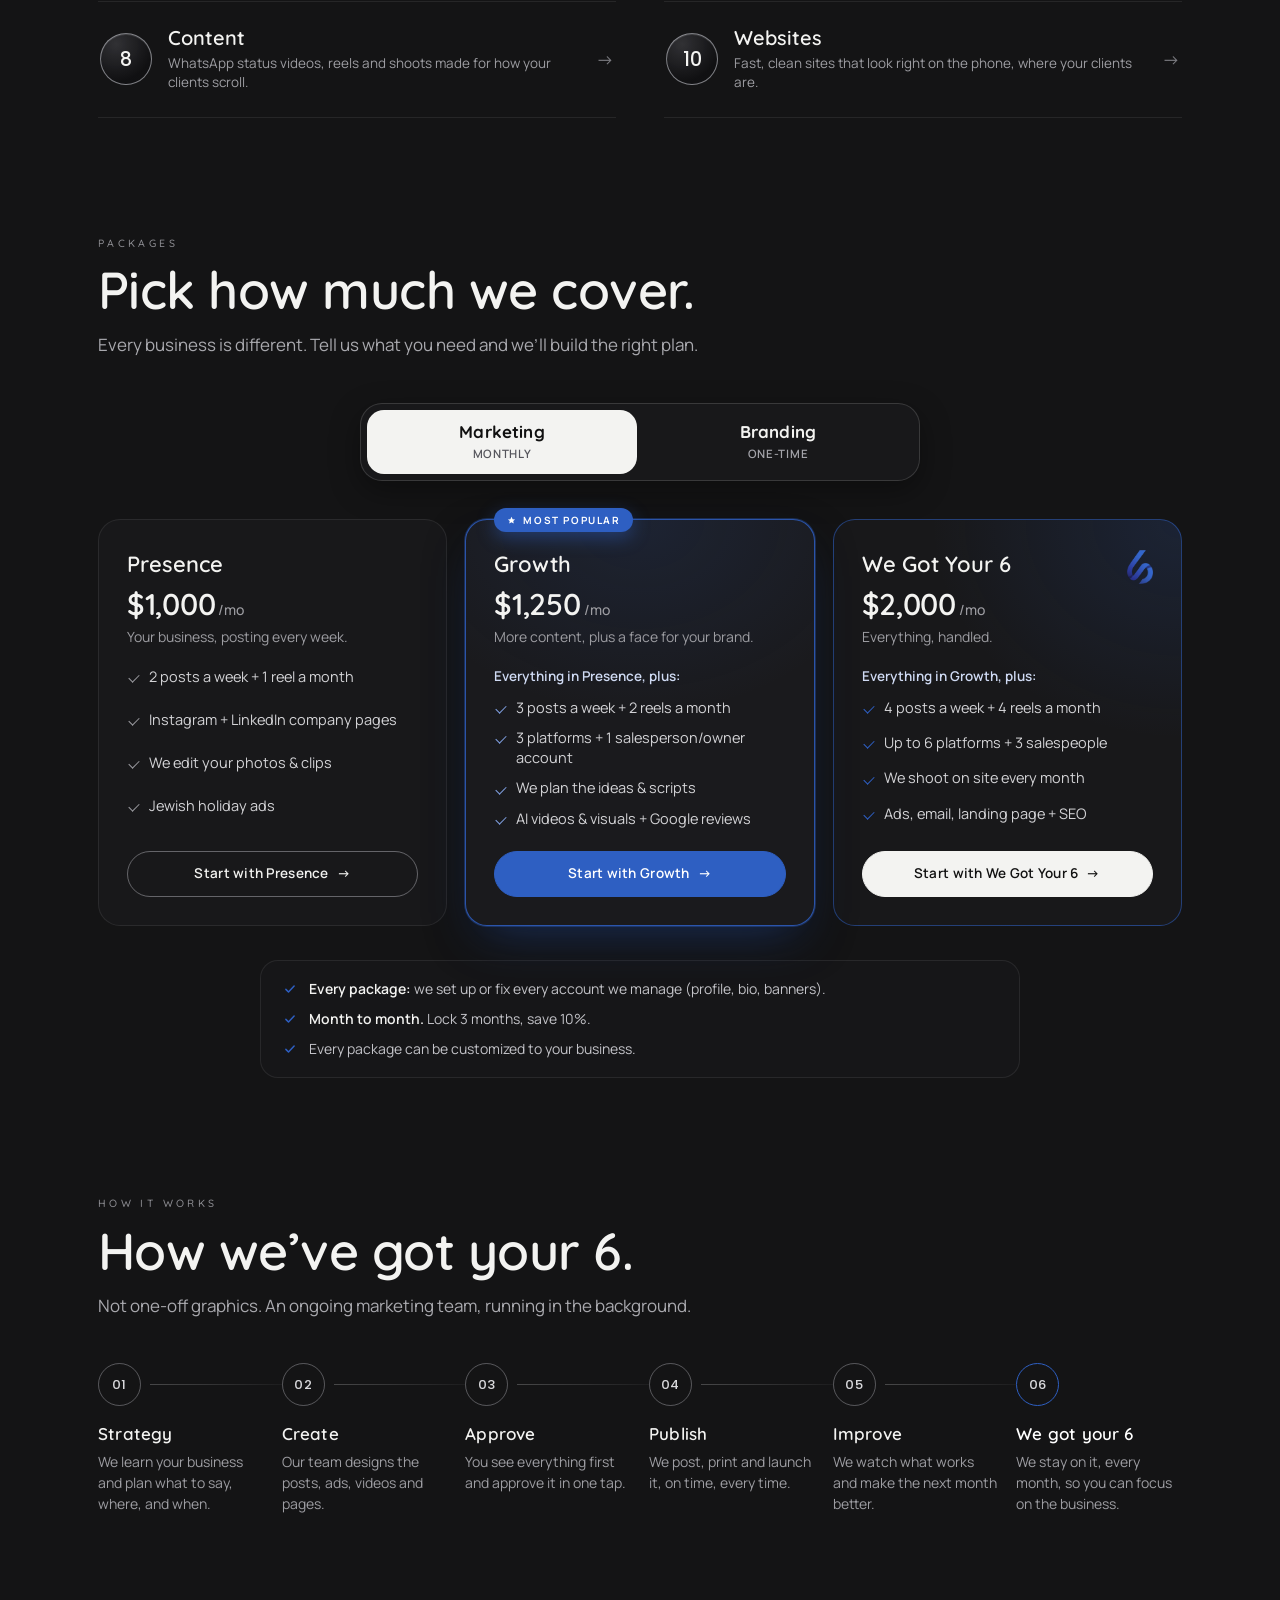
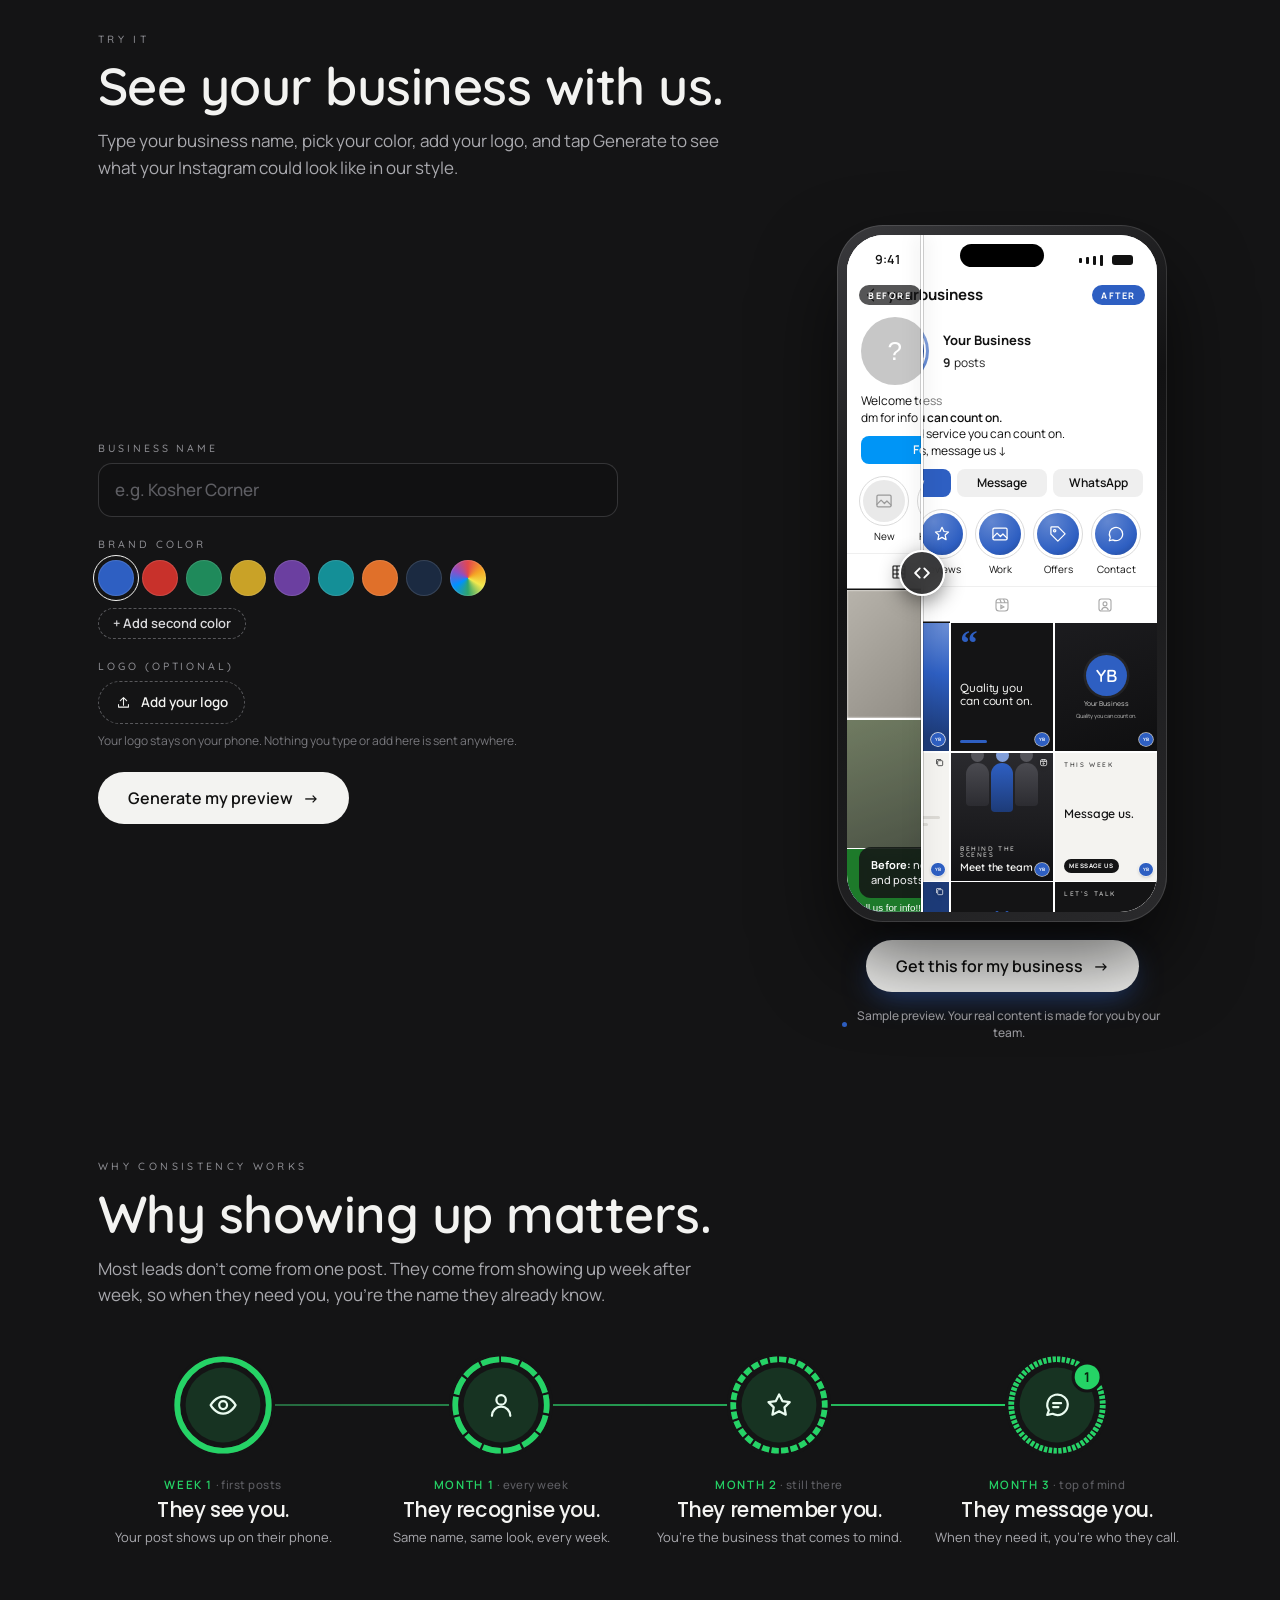
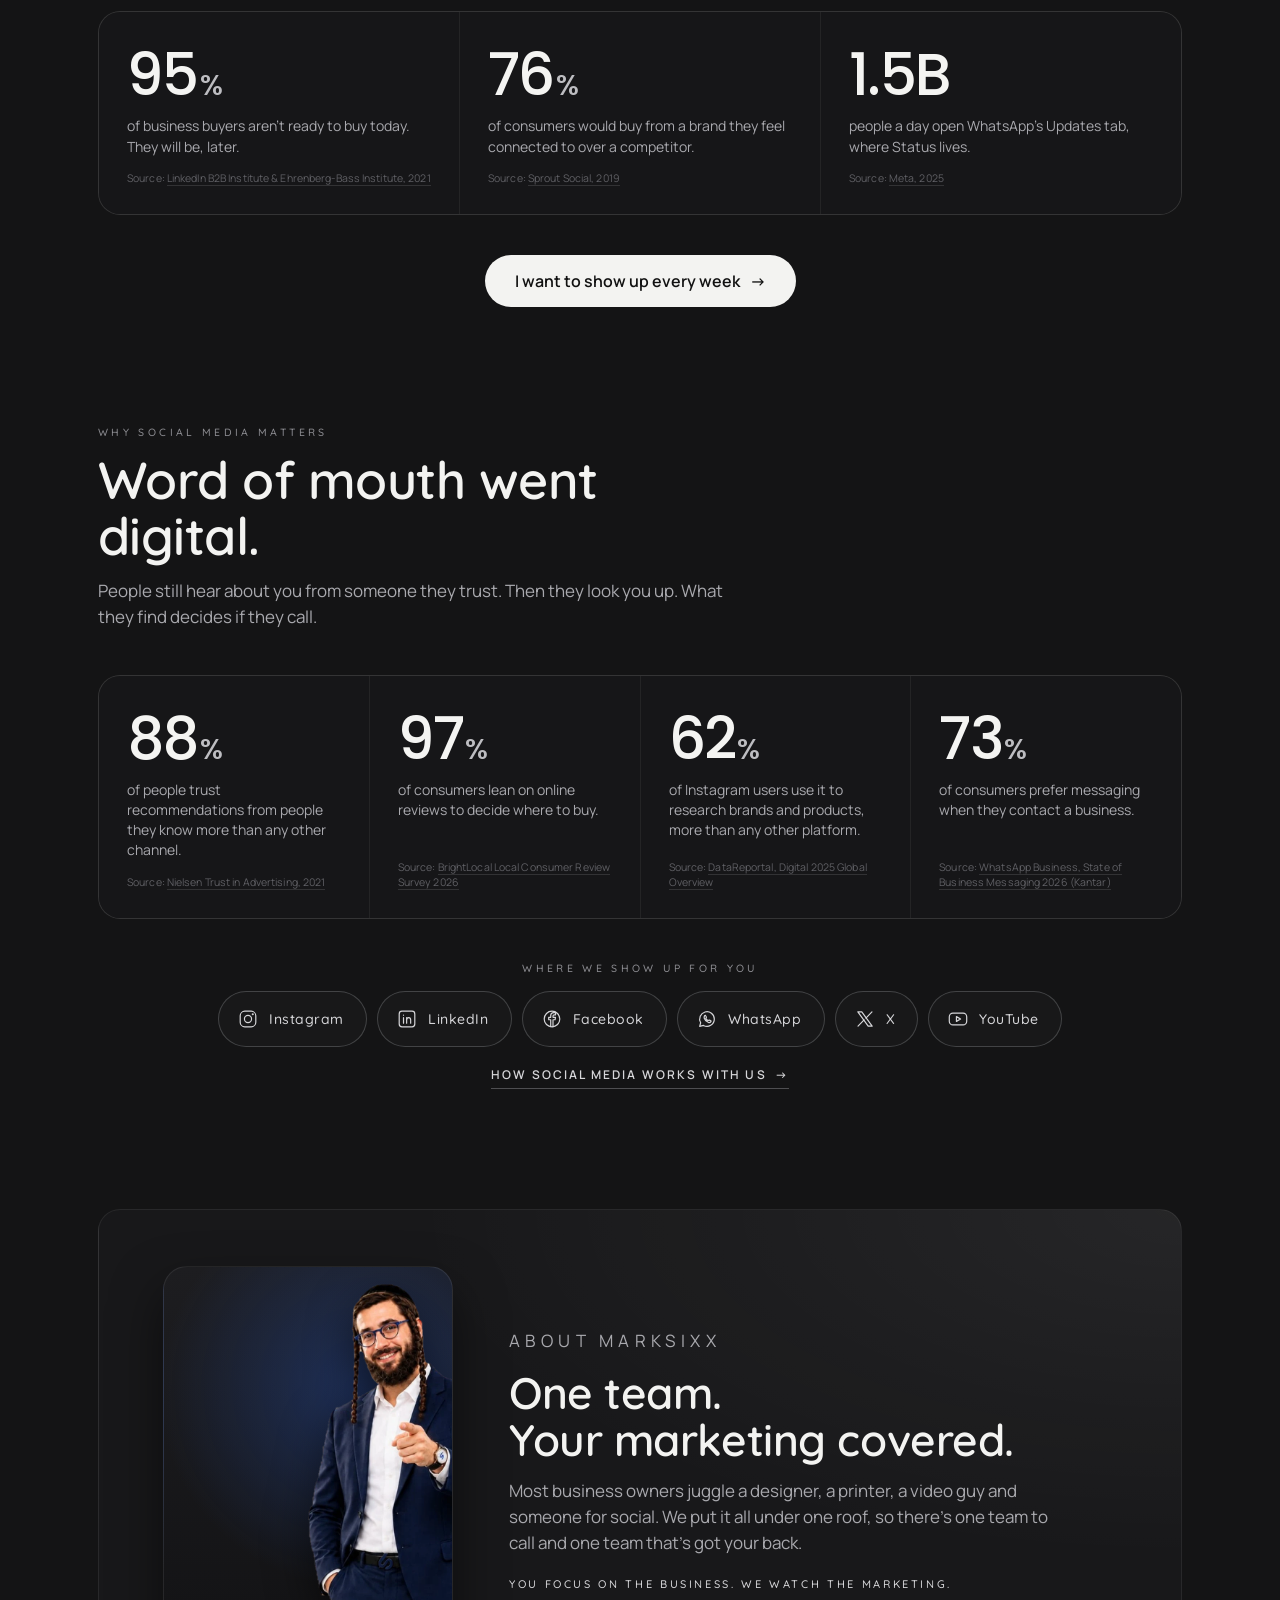
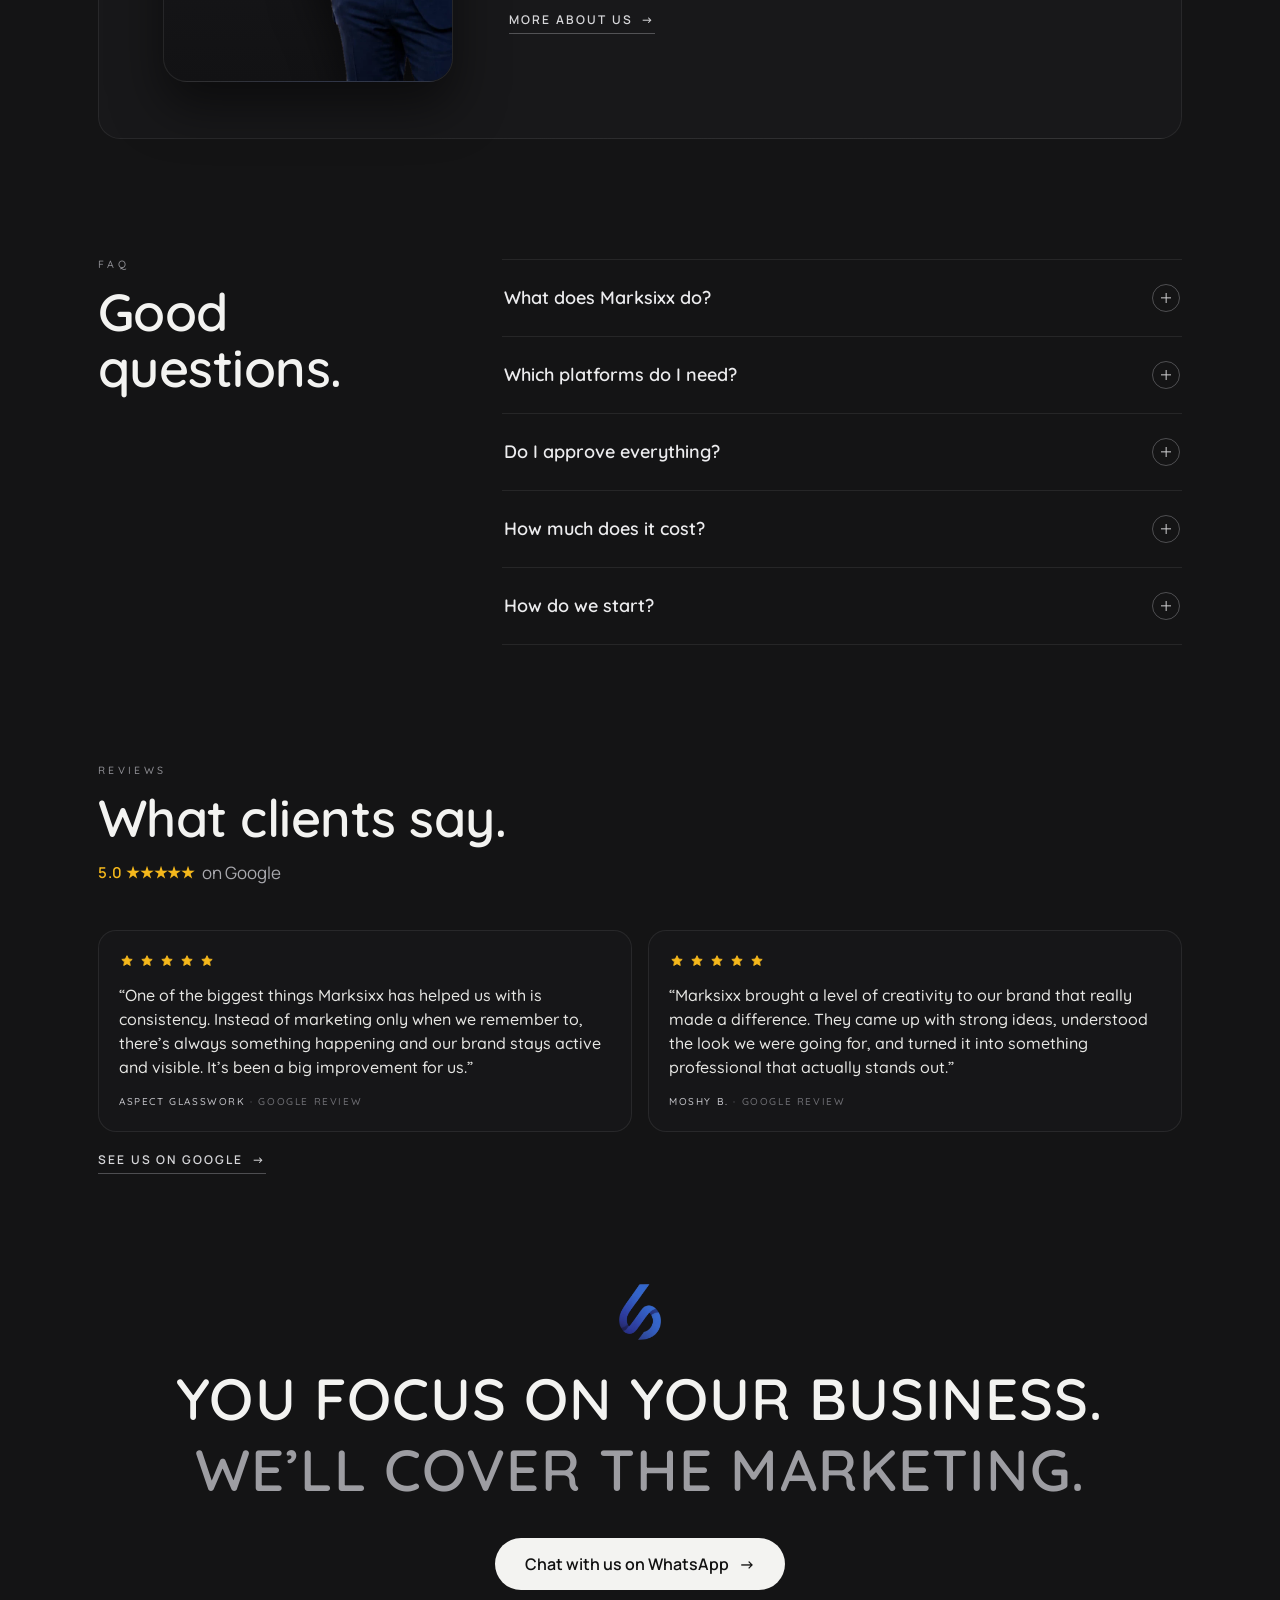
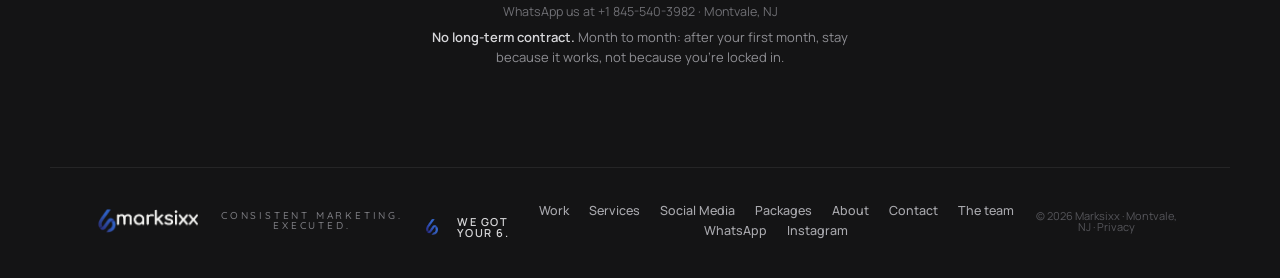
==== commit 9cd0432b: "leadpop-v1: include pop-up on index.html" ====
--- a/index.html
+++ b/index.html
@@ -21,7 +21,8 @@
 <link rel="stylesheet" href="/assets/v10.css"><link rel="stylesheet" href="/assets/v11.css">
 <script>document.documentElement.classList.add('fxjs')</script>
 <link rel="stylesheet" href="/assets/v12.css"><link rel="stylesheet" href="/assets/pk15.css"><link rel="stylesheet" href="/assets/wa6.css">
-<link rel="stylesheet" href="/assets/rv15.css"><link rel="stylesheet" href="/assets/nov9b.css?v=1"></head>
+<link rel="stylesheet" href="/assets/rv15.css"><link rel="stylesheet" href="/assets/nov9b.css?v=1"><link rel="stylesheet" href="/assets/leadpop-v1.css?v=1">
+</head>
 <body class="is-home">
 <a class="offer-bar" href="/contact/?offer=founding" aria-label="Founding clients: 30% off your first month. Get in touch."><span><b>Founding clients:</b> 30% off your first month.</span><span class="ob-go" aria-hidden="true">Claim it<i>&rarr;</i></span></a>
 <div class="page intro" id="page">
@@ -215,5 +216,6 @@
 <script src="/assets/v10.js" defer></script>
 <a class="wa6" href="https://wa.me/18455403982?text=Hi%20Marksixx%21%20I%E2%80%99d%20like%20to%20talk%20about%20my%20marketing." target="_blank" rel="noopener" aria-label="Chat with Marksixx on WhatsApp"><img src="/assets/wa6-guy.webp" alt="" width="132" height="132"><span class="wa6-b"><svg viewBox="0 0 24 24" aria-hidden="true"><path d="M12.04 2C6.58 2 2.13 6.45 2.13 11.91c0 1.75.46 3.45 1.32 4.95L2.05 22l5.25-1.38a9.9 9.9 0 0 0 4.74 1.21h.01c5.46 0 9.91-4.45 9.91-9.91A9.85 9.85 0 0 0 12.04 2zm5.8 14.13c-.24.69-1.42 1.32-1.96 1.37-.5.05-1.13.07-1.83-.11-.42-.13-.96-.31-1.65-.61-2.9-1.25-4.79-4.17-4.94-4.36-.14-.2-1.18-1.57-1.18-3 0-1.42.75-2.12 1.01-2.41.27-.29.58-.36.78-.36h.56c.18.01.42-.07.66.5.24.58.83 2.01.9 2.15.07.15.12.32.02.51-.1.2-.15.32-.29.49-.15.17-.31.38-.44.51-.15.15-.3.3-.13.6.17.29.76 1.25 1.63 2.03 1.12 1 2.07 1.31 2.36 1.46.29.15.46.12.63-.07.17-.2.73-.85.92-1.14.2-.29.39-.24.66-.15.27.1 1.71.81 2 .96.29.15.49.22.56.34.07.12.07.71-.17 1.39z"/></svg></span><span class="wa6-t">Chat on WhatsApp</span></a>
 <script src="/assets/nov9b.js?v=1" defer></script><script src="/assets/wa6.js" defer></script>
+<script src="/assets/leadpop-v1.js?v=1" defer></script>
 </body>
 </html>
--- a/assets/leadpop-v1.css
+++ b/assets/leadpop-v1.css
@@ -0,0 +1,63 @@
+/* leadpop-v1: "Free 2-min check" lead pop-up (Nov 9 2026). Remove this file + leadpop-v1.js to roll back. */
+.lp1{position:fixed;inset:0;z-index:60;display:flex;align-items:center;justify-content:center;padding:16px;
+  padding:max(16px,env(safe-area-inset-top)) 16px max(16px,env(safe-area-inset-bottom));
+  background:rgba(6,6,7,.62);-webkit-backdrop-filter:blur(6px);backdrop-filter:blur(6px);
+  opacity:0;visibility:hidden;transition:opacity .28s ease,visibility 0s linear .28s}
+.lp1.lp1-on{opacity:1;visibility:visible;transition:opacity .28s ease}
+.lp1-card{position:relative;width:100%;max-width:400px;max-height:100%;overflow:auto;-webkit-overflow-scrolling:touch;overscroll-behavior:contain;
+  background:#18181a;border:1px solid rgba(255,255,255,.08);border-radius:24px;padding:26px 20px 16px;
+  box-shadow:0 24px 60px rgba(0,0,0,.6),inset 0 1px 0 rgba(255,255,255,.05);
+  transform:translateY(16px) scale(.98);transition:transform .32s cubic-bezier(.2,.8,.2,1);outline:none}
+.lp1.lp1-on .lp1-card{transform:none}
+.lp1-x{position:absolute;top:10px;right:10px;width:40px;height:40px;border-radius:50%;border:0;background:rgba(255,255,255,.06);
+  display:grid;place-items:center;cursor:pointer;color:#c9c9cd;-webkit-tap-highlight-color:transparent;transition:background .2s}
+.lp1-x svg{width:16px;height:16px;stroke:currentColor;stroke-width:1.8;stroke-linecap:round;fill:none}
+.lp1-x:active{background:rgba(255,255,255,.14)}
+@media (hover:hover){.lp1-x:hover{background:rgba(255,255,255,.12)}}
+.lp1-tag{display:inline-flex;align-items:center;gap:8px;font:500 10px/1 Quicksand,Manrope,sans-serif;letter-spacing:.24em;text-transform:uppercase;color:#9fb7ea;margin:0 48px 12px 0}
+.lp1-tag::before{content:"";width:6px;height:6px;border-radius:50%;background:#2E5FC2;box-shadow:0 0 0 3px rgba(46,95,194,.22);flex:none}
+.lp1-h{font:500 23px/1.18 Poppins,Manrope,sans-serif;letter-spacing:-.015em;color:#f3f3f1;margin:0 34px 8px 0;text-wrap:balance}
+.lp1-s{font:400 14px/1.45 Manrope,sans-serif;color:#9a9a9f;margin:0 0 18px;text-wrap:pretty}
+.lp1-f{display:grid;gap:12px;margin:0}
+.lp1-f label{display:grid;gap:7px;font:500 10px/1 Quicksand,Manrope,sans-serif;letter-spacing:.22em;text-transform:uppercase;color:#8e8e93}
+.lp1-f input{font:400 16px/1.3 Manrope,sans-serif;color:#f1f1ef;background:#111112;border:1px solid rgba(214,216,222,.18);border-radius:14px;
+  padding:13px 14px;width:100%;outline:none;transition:border-color .2s;-webkit-appearance:none;appearance:none;letter-spacing:0;text-transform:none;margin:0}
+.lp1-f input::placeholder{color:#5c5c61}
+.lp1-f input:focus{border-color:#2E5FC2}
+.lp1-f .lp1-bad input{border-color:#e0605a}
+.lp1-err{display:none;font:500 12px/1.2 Manrope,sans-serif;letter-spacing:0;text-transform:none;color:#f08a84}
+.lp1-bad .lp1-err{display:block}
+.lp1-go{margin-top:6px;display:flex;justify-content:center;align-items:center;gap:10px;width:100%;font:600 15.5px/1 Manrope,sans-serif;color:#111;background:#f3f3f1;
+  border:0;border-radius:999px;padding:17px 22px;cursor:pointer;-webkit-tap-highlight-color:transparent;transition:background .2s,transform .15s}
+.lp1-go svg{width:19px;height:19px;fill:#111}
+.lp1-go:active{transform:scale(.98)}
+@media (hover:hover){.lp1-go:hover{background:#fff}}
+.lp1-no{display:block;margin:6px auto 0;padding:10px 14px;background:none;border:0;font:500 13px/1 Manrope,sans-serif;color:#7d7d82;cursor:pointer;
+  text-decoration:underline;text-underline-offset:3px;text-decoration-color:rgba(125,125,130,.45);-webkit-tap-highlight-color:transparent}
+@media (hover:hover){.lp1-no:hover{color:#b5b5ba}}
+.lp1-fine{font:400 11.5px/1.4 Manrope,sans-serif;color:#6f6f74;text-align:center;margin:2px 0 0}
+.lp1-ty{display:none;text-align:center;padding:14px 4px 8px}
+.lp1-done .lp1-form{display:none}
+.lp1-done .lp1-ty{display:block}
+.lp1-ok{width:56px;height:56px;border-radius:50%;margin:4px auto 16px;display:grid;place-items:center;background:rgba(37,211,102,.12);box-shadow:0 0 0 1px rgba(37,211,102,.35)}
+.lp1-ok svg{width:26px;height:26px;stroke:#25D366;stroke-width:2.2;fill:none;stroke-linecap:round;stroke-linejoin:round}
+.lp1-ty .lp1-h{margin:0 0 8px}
+.lp1-ty .lp1-s{margin:0 0 18px}
+.lp1-ty a{display:inline-flex;align-items:center;gap:8px;font:600 13px/1 Manrope,sans-serif;color:#9fb7ea;padding:8px 6px}
+html.lp1-lock,html.lp1-lock body{overflow:hidden}
+@media (max-height:700px){
+  .lp1-card{padding:22px 18px 12px}
+  .lp1-h{font-size:21px}
+  .lp1-s{font-size:13.5px;margin-bottom:14px}
+  .lp1-tag{margin-bottom:10px}
+  .lp1-f{gap:10px}
+  .lp1-f input{padding:11px 13px}
+  .lp1-go{padding:15px 20px}
+}
+@media (min-width:900px){
+  .lp1-card{max-width:440px;padding:34px 32px 20px}
+  .lp1-h{font-size:27px}
+  .lp1-s{font-size:15px}
+}
+@media (prefers-reduced-motion:reduce){.lp1,.lp1-card{transition:none}}
+@media print{.lp1{display:none!important}}
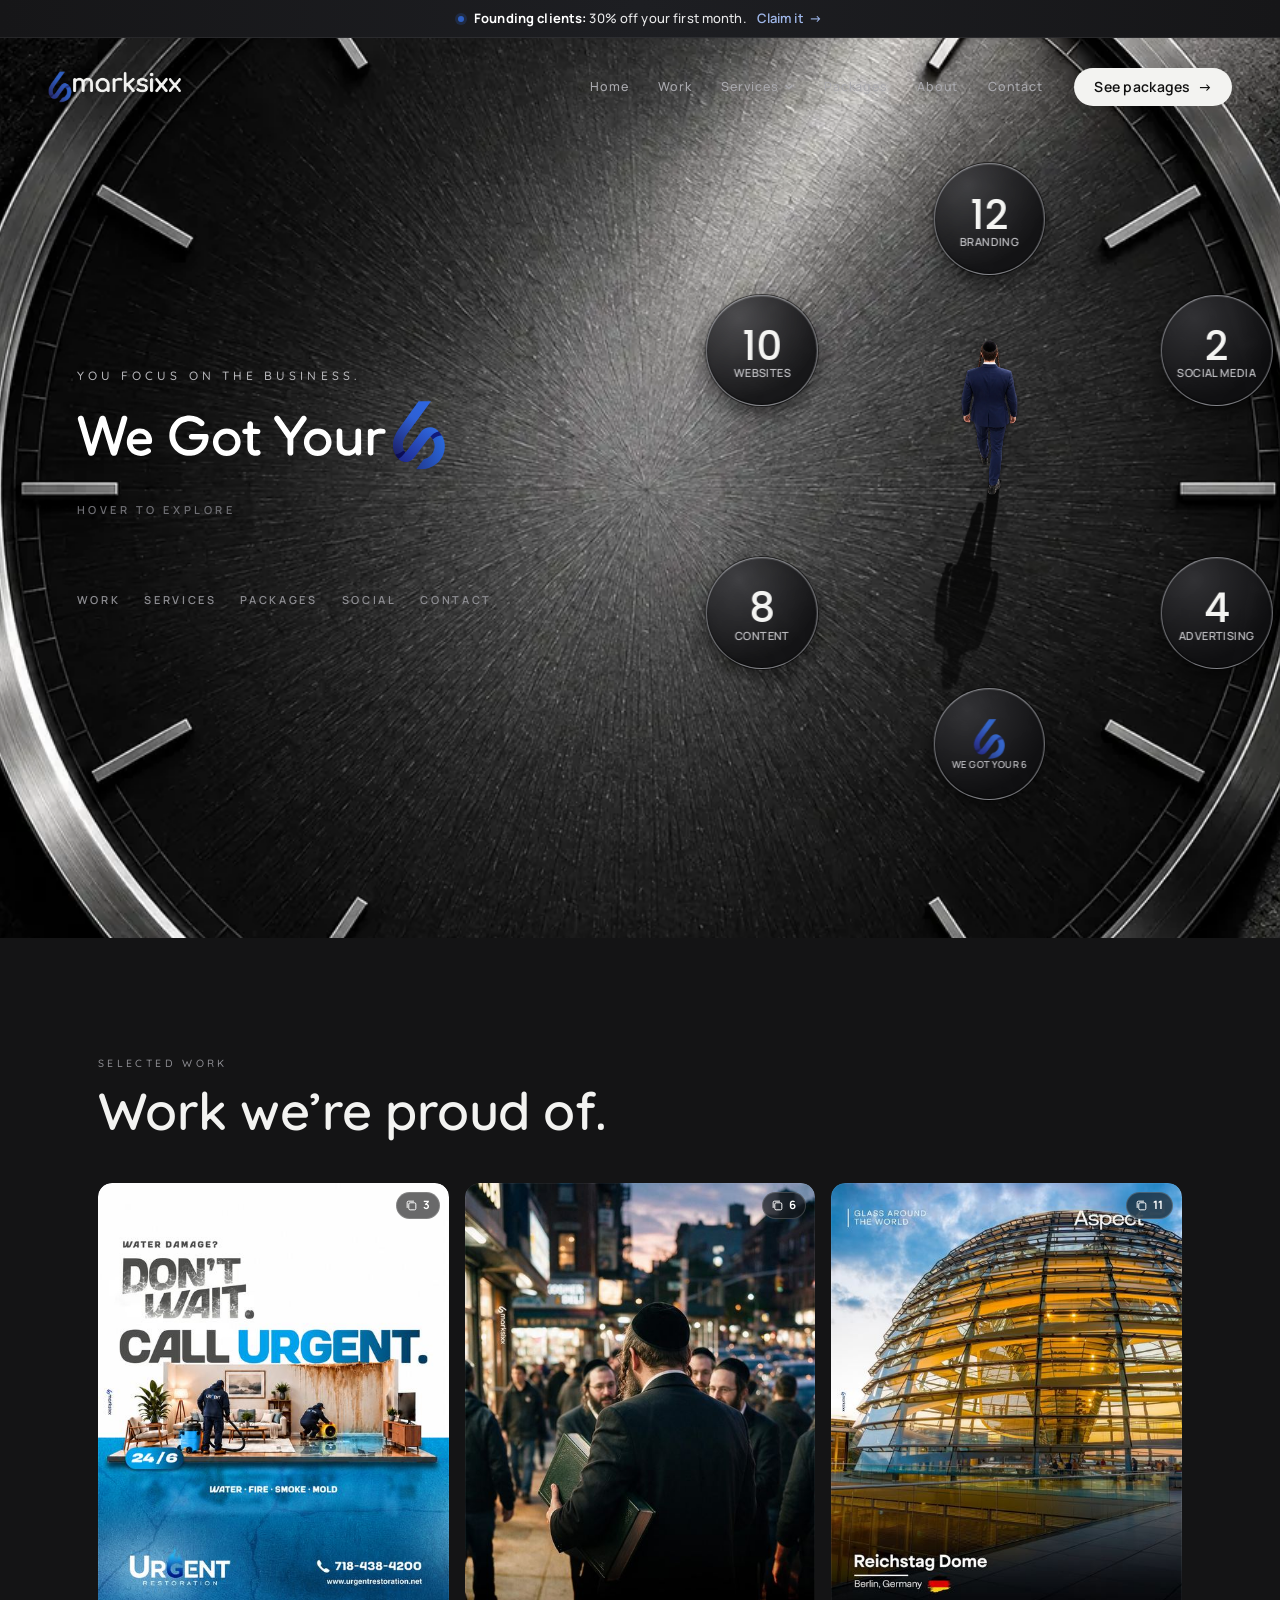
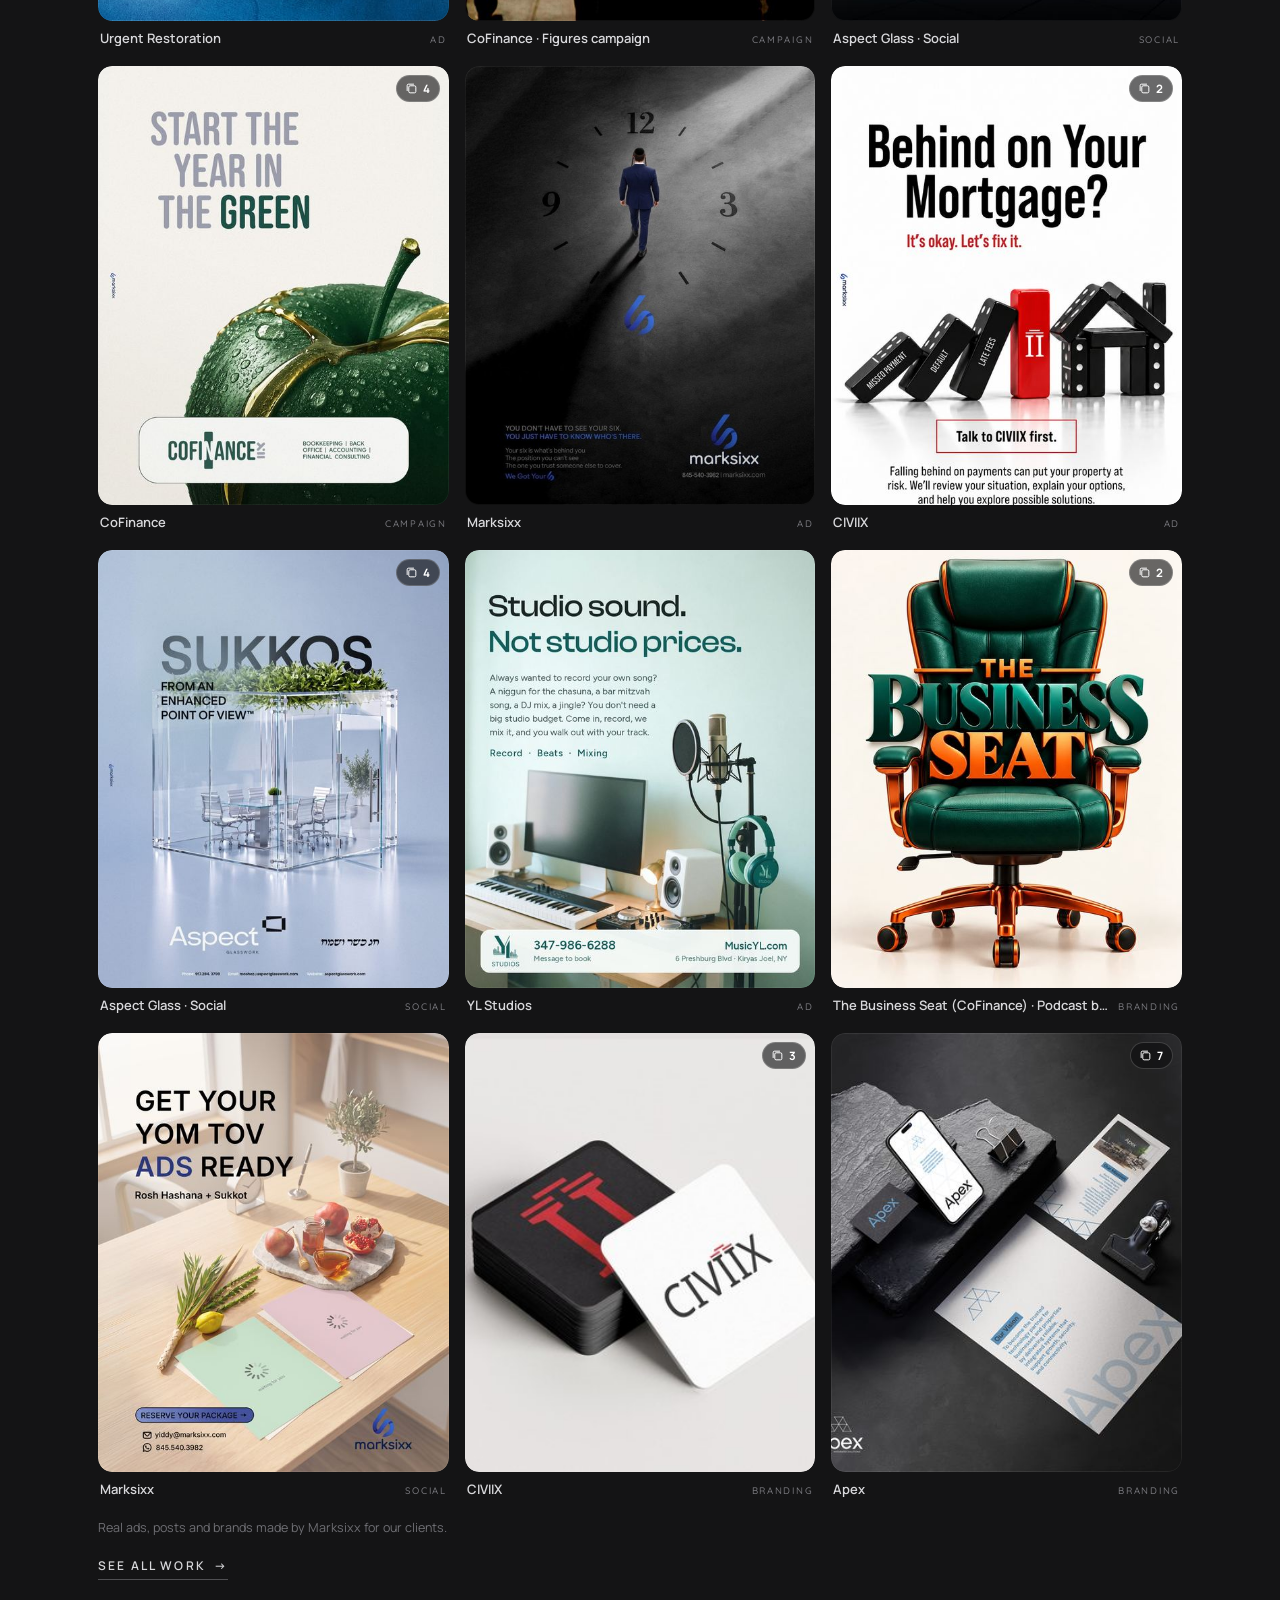
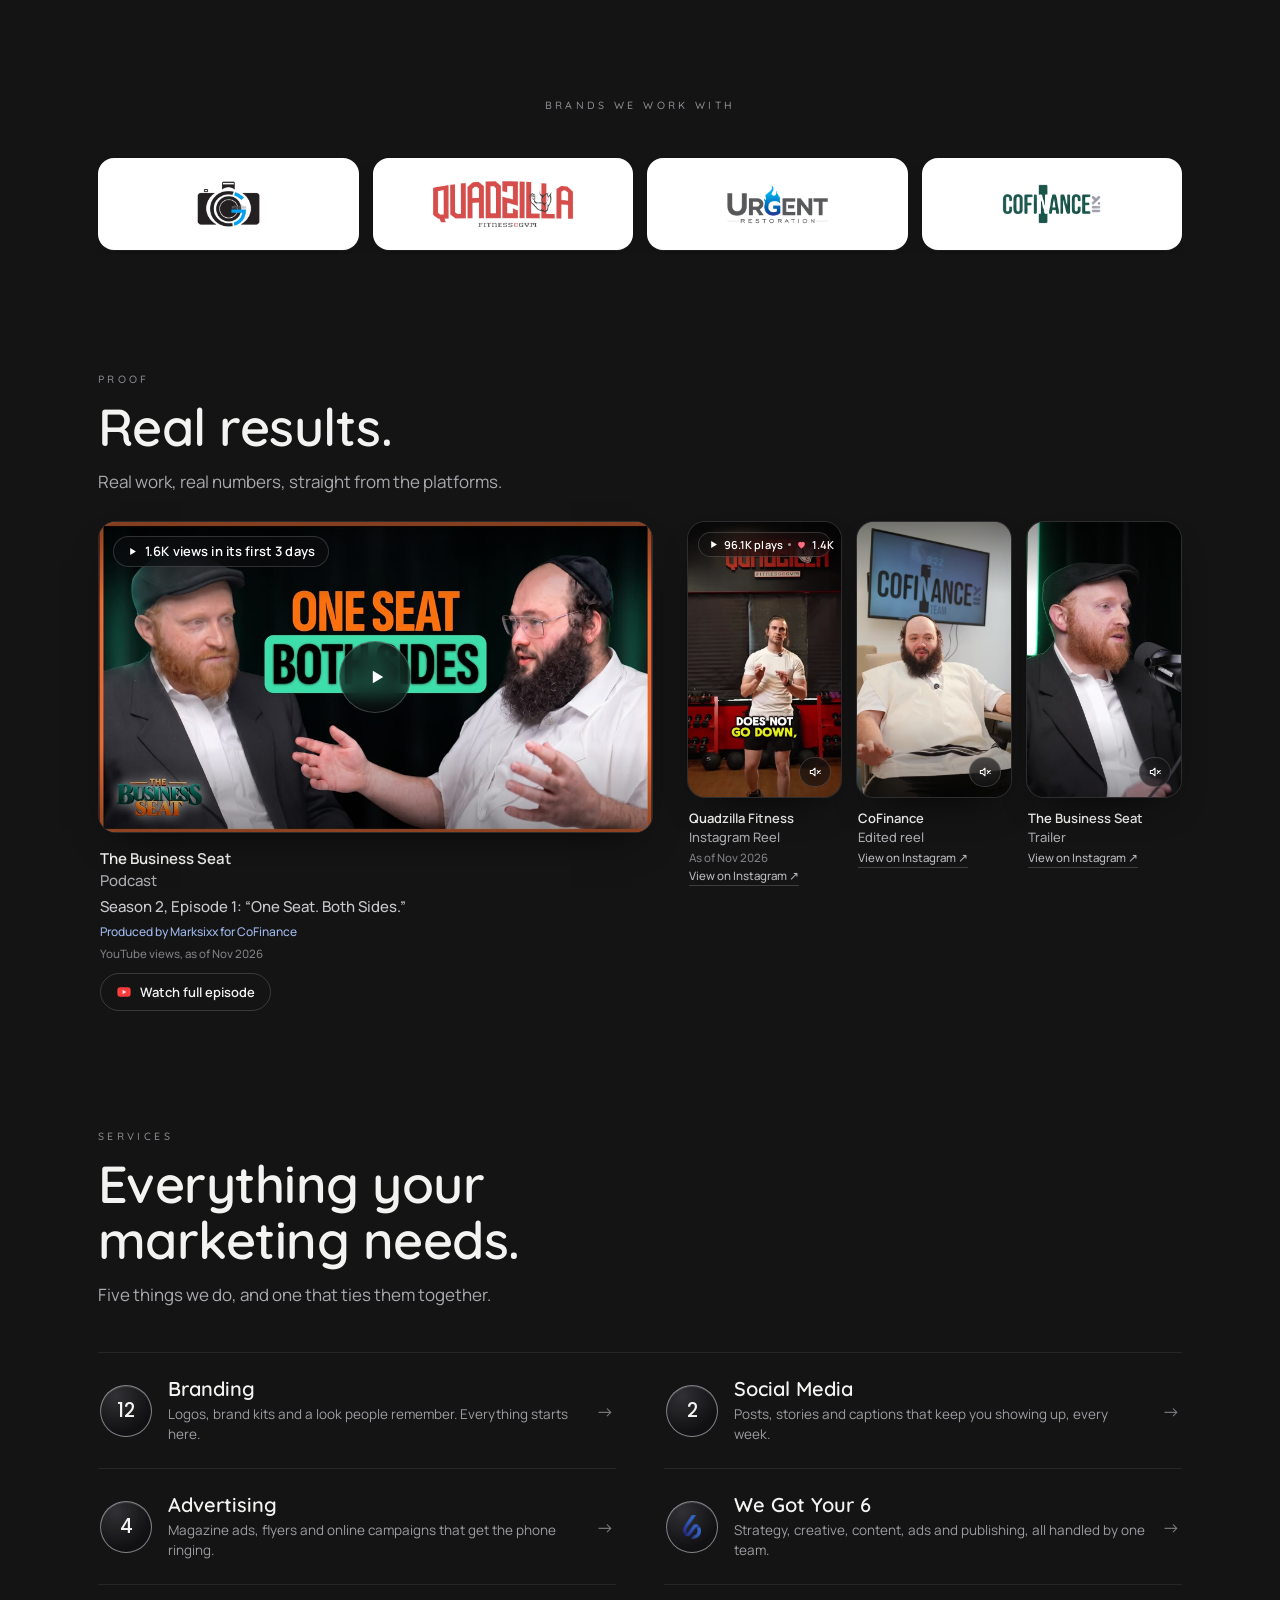
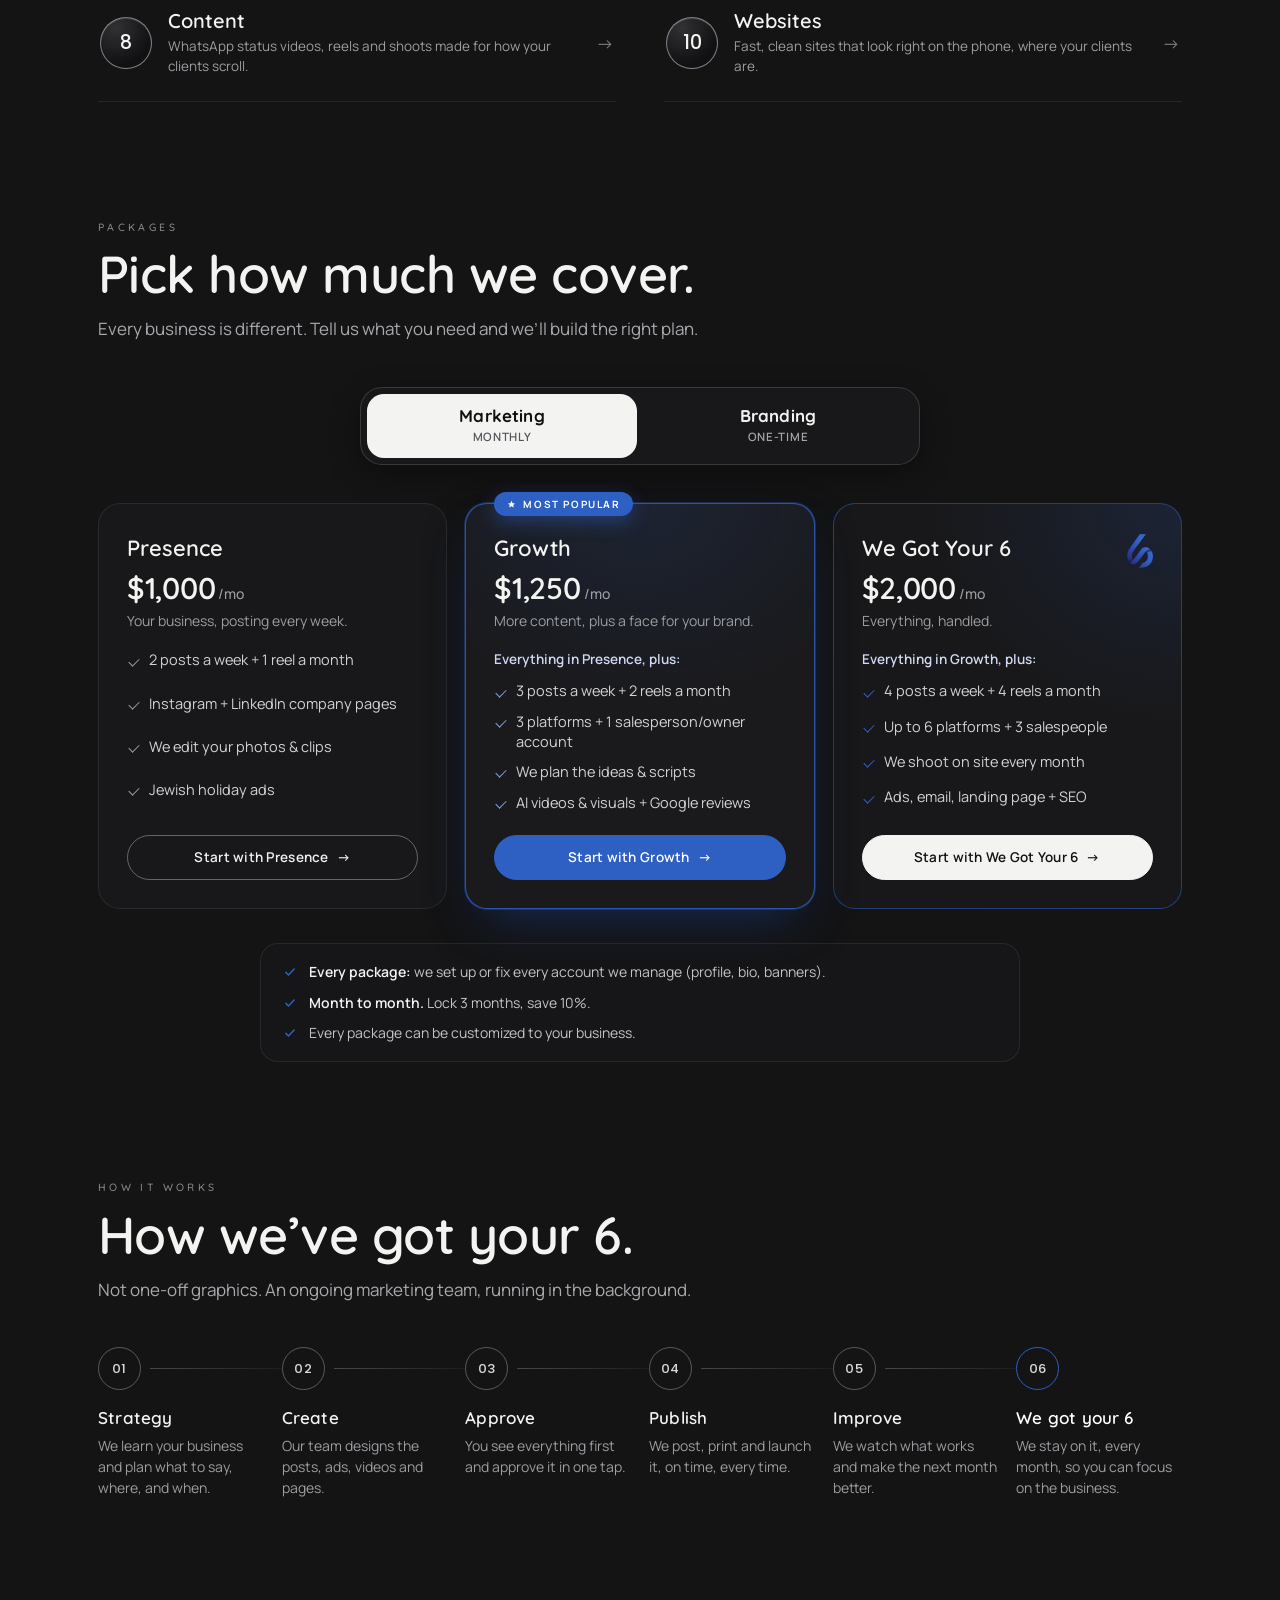
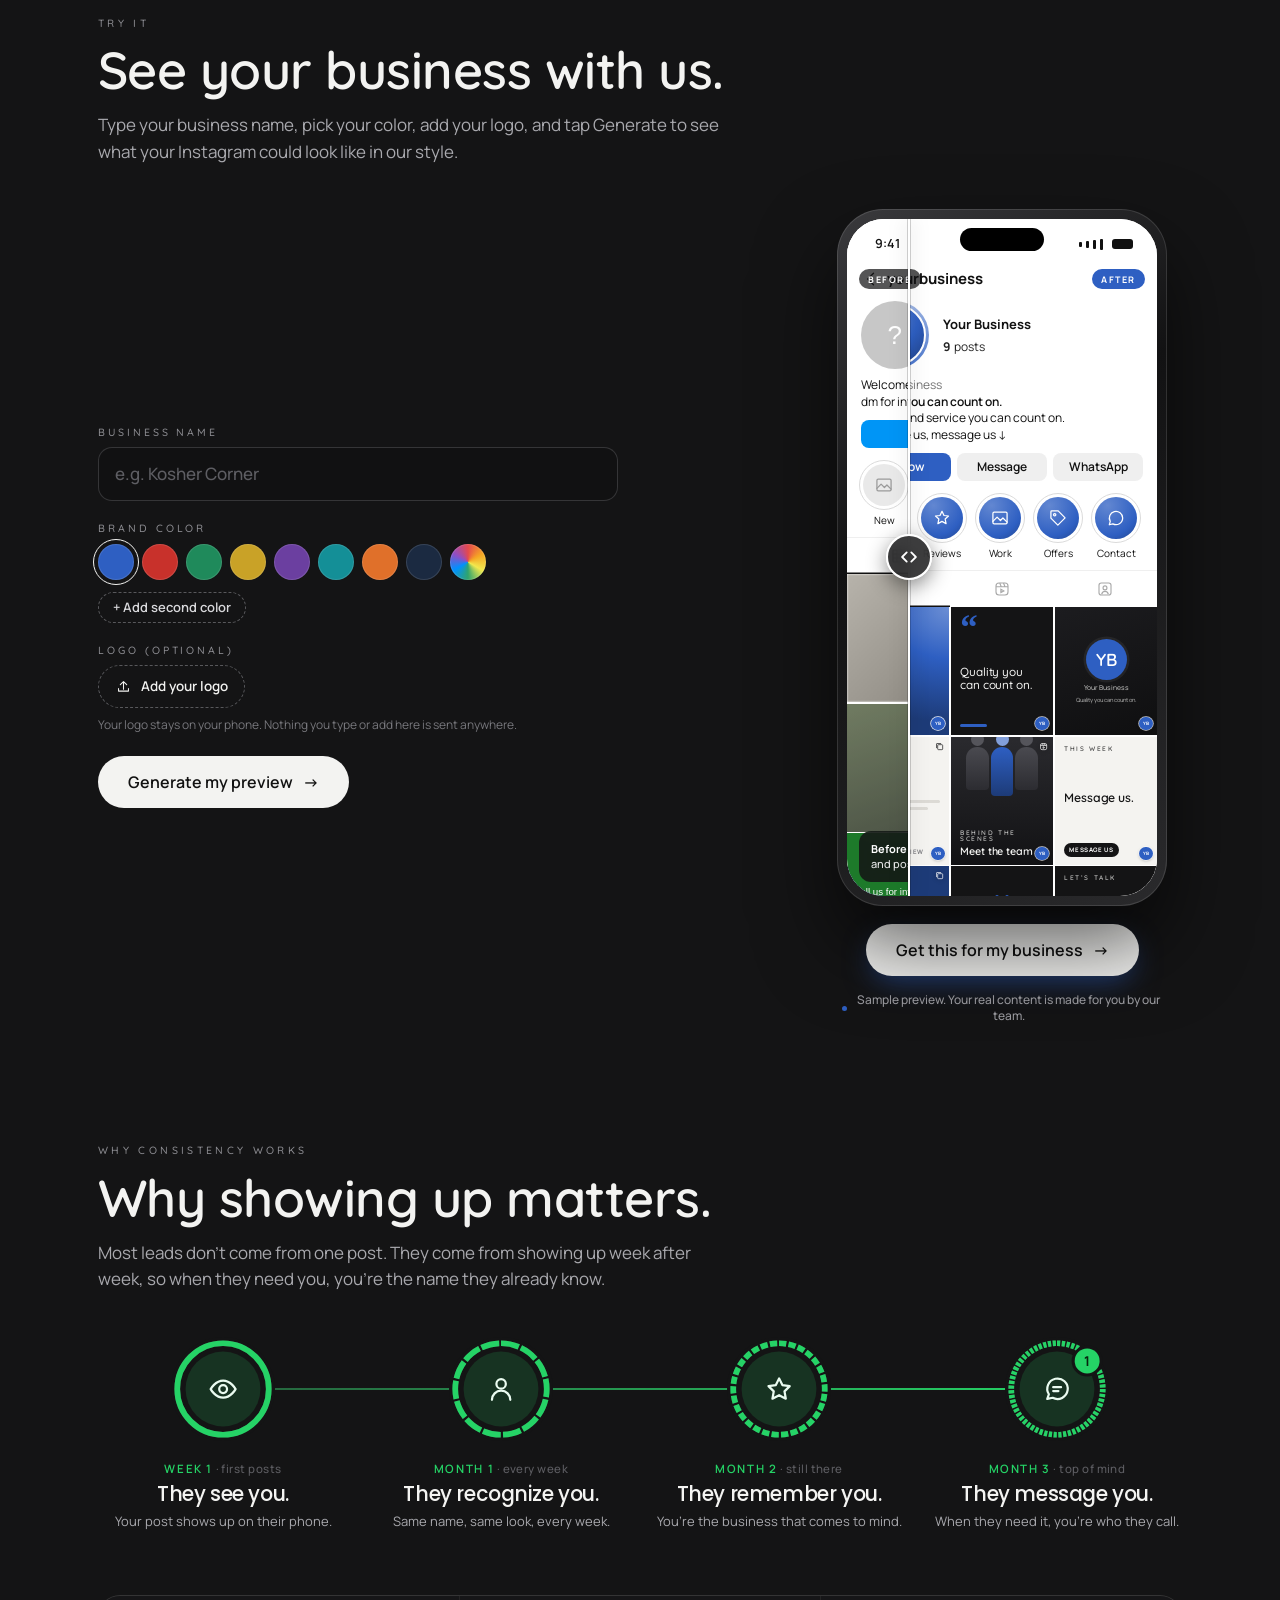
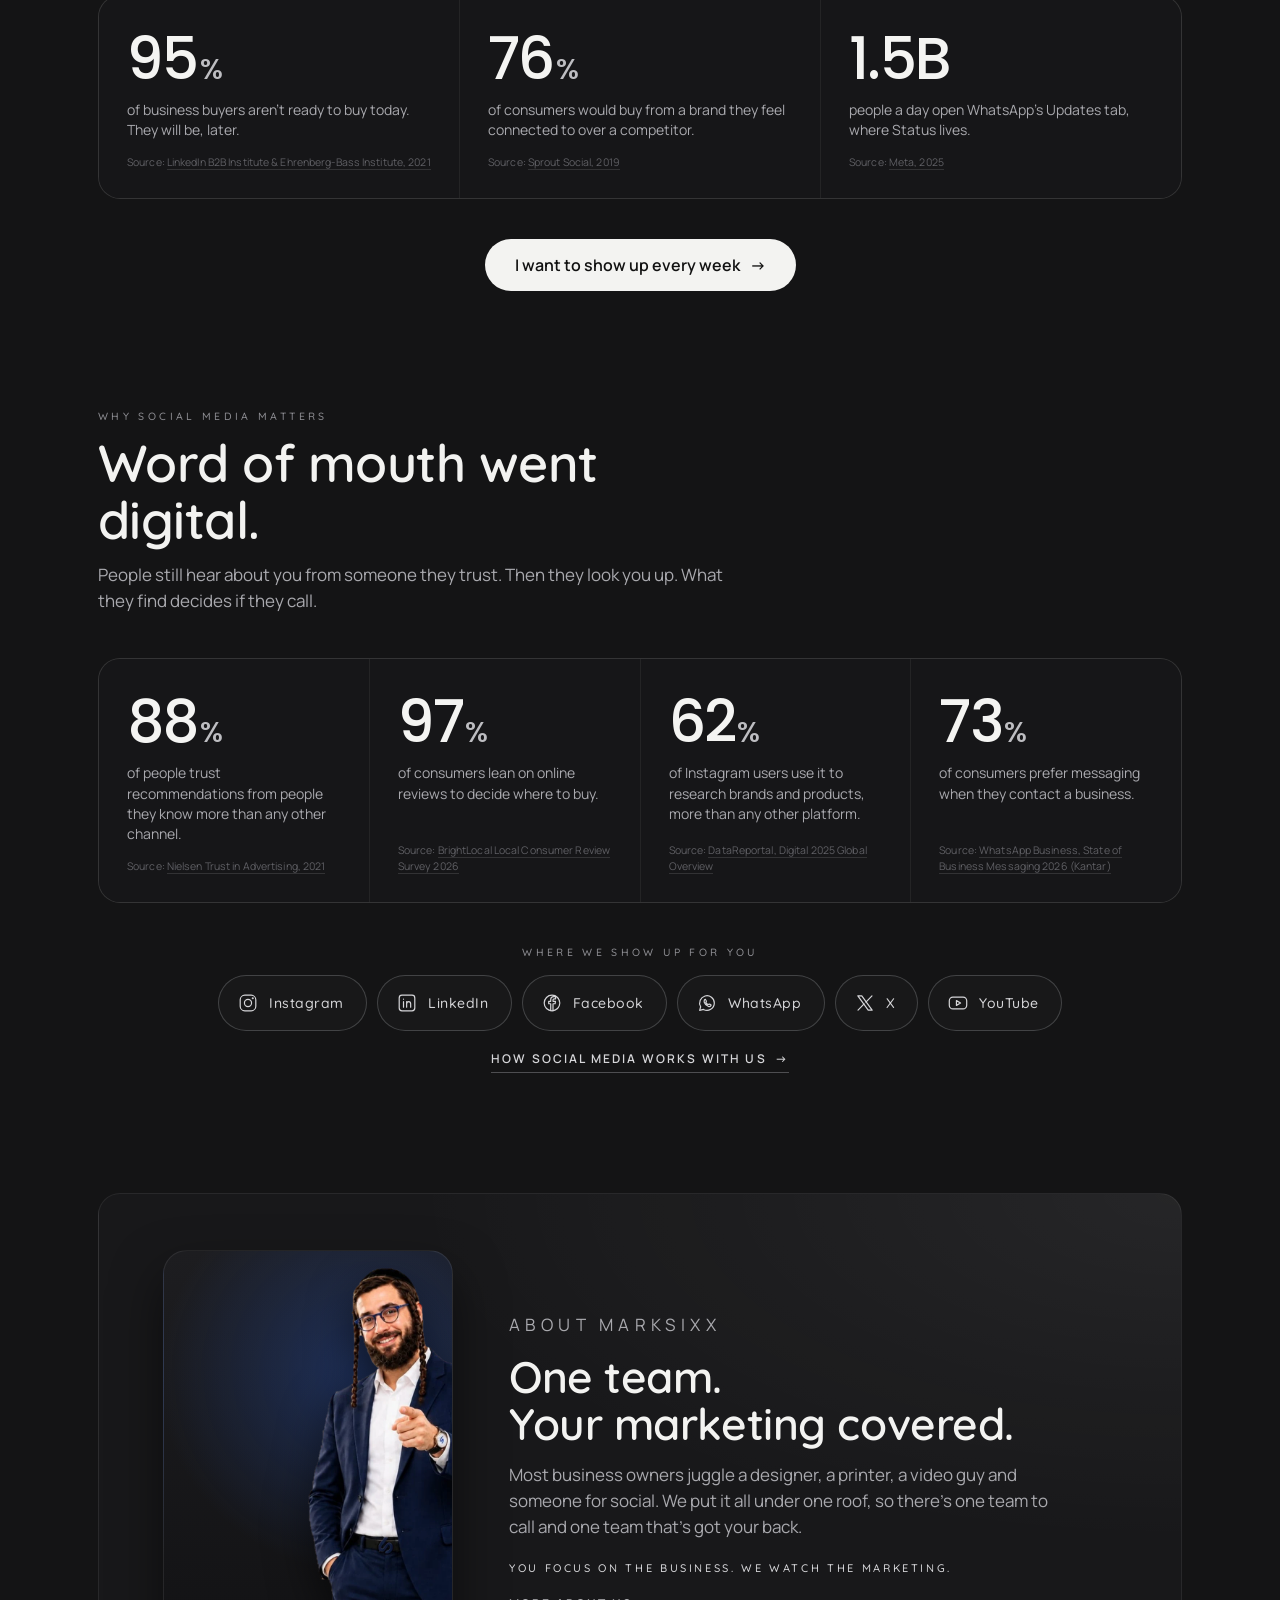
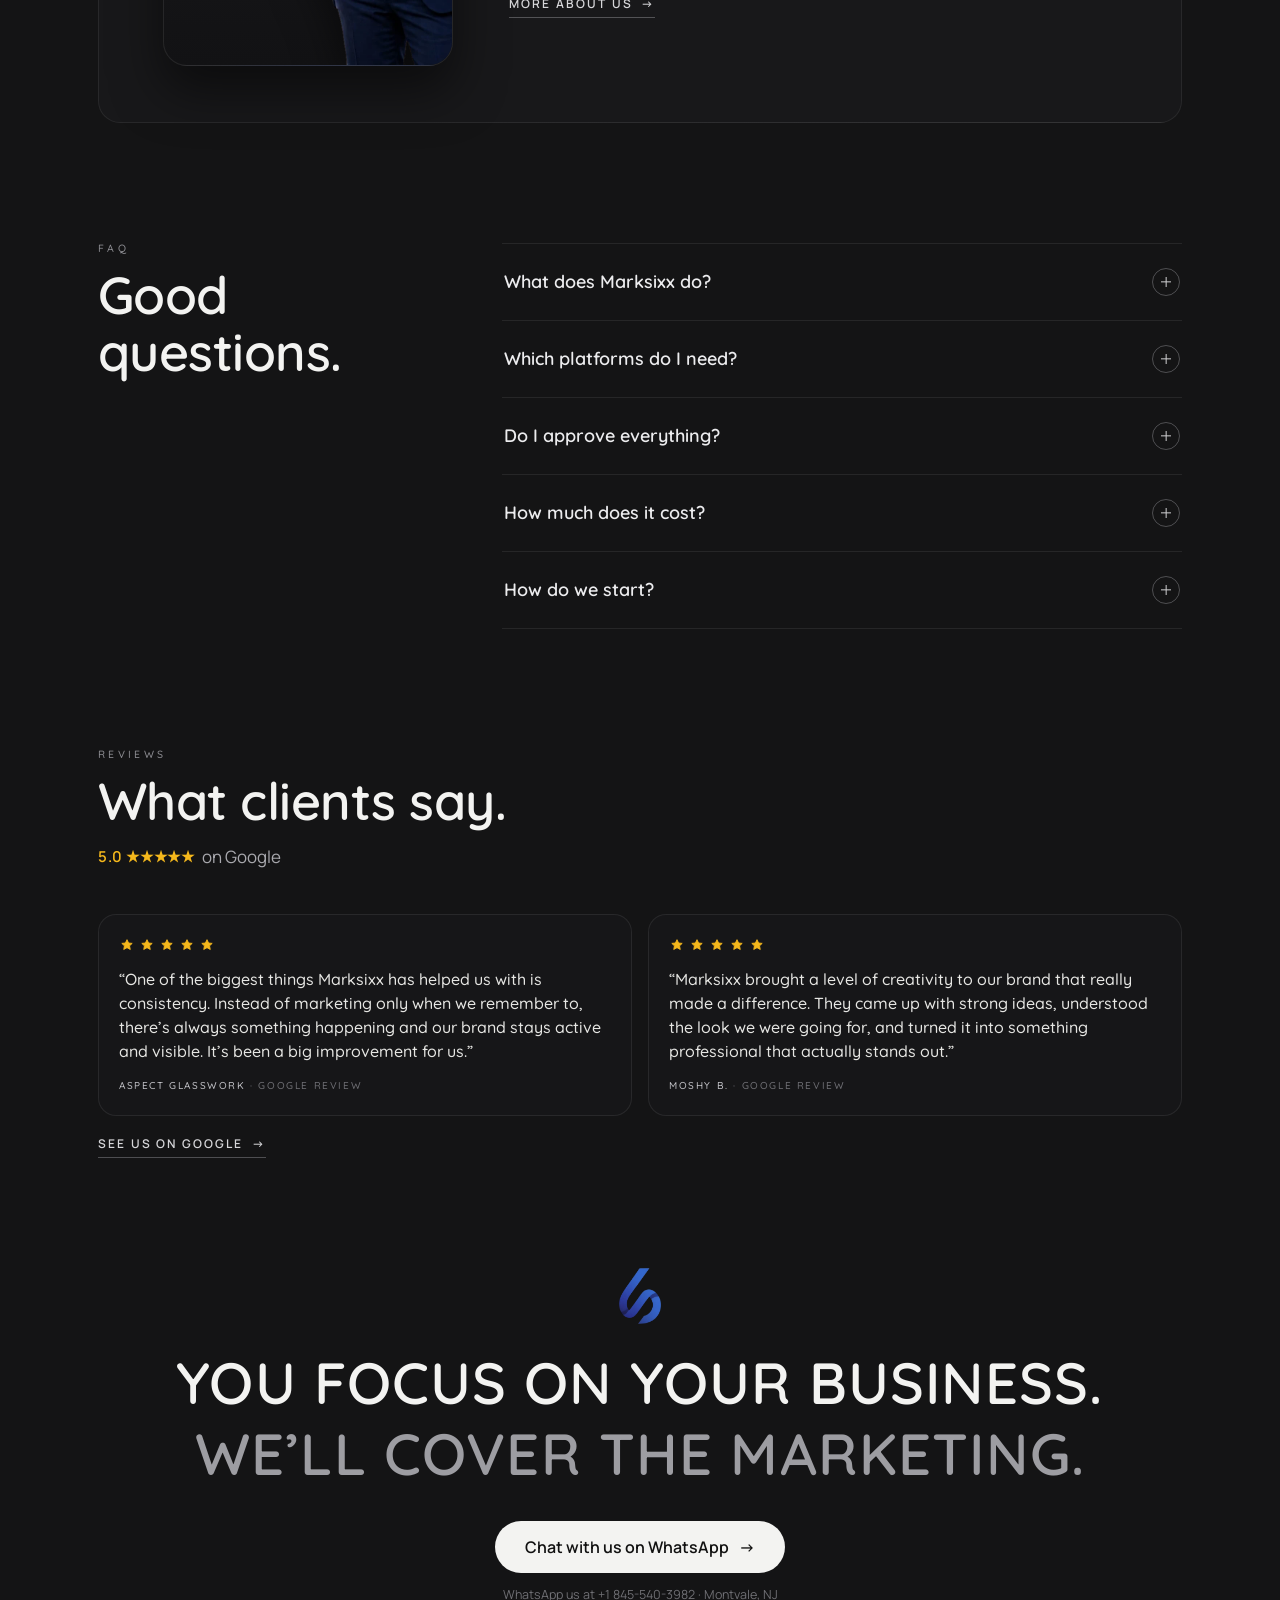
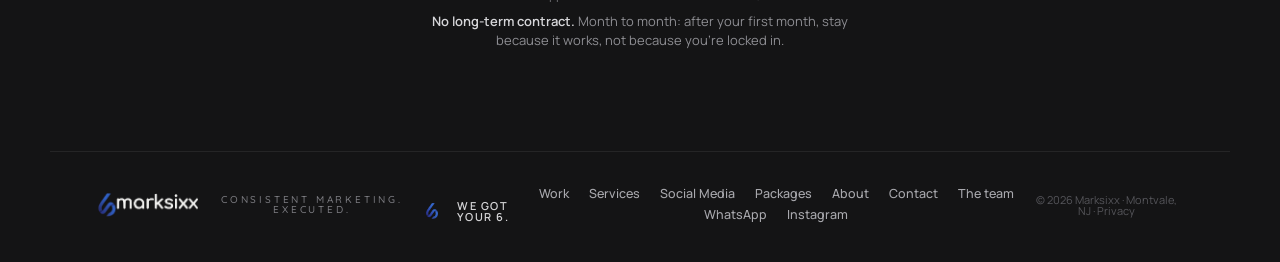
==== commit 112e33d2: "nov9c: even work grids, branding all-at-once (minus Mark VI/Tecova/Maxim), Home link, desktop sticky" ====
--- a/index.html
+++ b/index.html
@@ -21,7 +21,7 @@
 <link rel="stylesheet" href="/assets/v10.css"><link rel="stylesheet" href="/assets/v11.css">
 <script>document.documentElement.classList.add('fxjs')</script>
 <link rel="stylesheet" href="/assets/v12.css"><link rel="stylesheet" href="/assets/pk15.css"><link rel="stylesheet" href="/assets/wa6.css">
-<link rel="stylesheet" href="/assets/rv15.css"><link rel="stylesheet" href="/assets/nov9b.css?v=1"><link rel="stylesheet" href="/assets/leadpop-v1.css?v=1">
+<link rel="stylesheet" href="/assets/rv15.css"><link rel="stylesheet" href="/assets/nov9b.css?v=1"><link rel="stylesheet" href="/assets/leadpop-v1.css?v=1"><link rel="stylesheet" href="/assets/nov9c.css?v=1">
 </head>
 <body class="is-home">
 <a class="offer-bar" href="/contact/?offer=founding" aria-label="Founding clients: 30% off your first month. Get in touch."><span><b>Founding clients:</b> 30% off your first month.</span><span class="ob-go" aria-hidden="true">Claim it<i>&rarr;</i></span></a>
@@ -31,6 +31,7 @@
     <a class="logo" href="/" aria-label="Marksixx home">
       <img class="logo-lockup" src="/assets/logo-lockup.png" alt="marksixx" width="825" height="198">
     </a>
+    <nav class="dnav" aria-label="Main"><a href="/" data-sec="home">Home</a><a href="#work" data-sec="work">Work</a><div class="dn-dd"><button type="button" class="dn-btn" aria-expanded="false" aria-controls="dnMenu">Services<svg viewBox="0 0 12 12" aria-hidden="true"><path d="M2.5 4.5 6 8l3.5-3.5"/></svg></button><div class="dn-menu" id="dnMenu"><a href="/social-media/">Social Media</a><a href="/branding/">Branding</a><a href="/advertising/">Advertising</a><a href="/content/">Content</a><a href="/websites/">Websites</a><a href="/we-got-your-6/">We Got Your 6</a></div></div><a href="#packages" data-sec="packages">Packages</a><a href="/about/">About</a><a href="#contact" data-sec="contact">Contact</a></nav>
     <a class="cta" href="#packages">See packages <span aria-hidden="true">&rarr;</span></a>
   </header>
 
@@ -78,7 +79,7 @@
 
   <section class="sec sec-work" id="work" aria-labelledby="work-h">
     <div class="sec-head"><p class="kicker">Selected work</p><h2 id="work-h">Work we’re proud of.</h2></div>
-    <div class="work-grid w9-grid"><figure class="w w9" data-c="Ad"><button type="button" class="w9-btn" data-p="0" aria-label="Water &amp; fire damage ads: open 3 pieces"><img src="/assets/work9/urgent-ads-01-sm.jpg" srcset="/assets/work9/urgent-ads-01-sm.jpg 520w, /assets/work9/urgent-ads-01.jpg 960w" sizes="(min-width:1300px) 280px, (min-width:900px) 33vw, 50vw" alt="Urgent Restoration: Water &amp; fire damage ads" width="960" height="1200" loading="lazy" decoding="async"><span class="w9-n" aria-hidden="true"><svg viewBox="0 0 24 24" aria-hidden="true"><rect x="7" y="7" width="13" height="13" rx="2.5"/><path d="M4 16.5V6.5A2.5 2.5 0 0 1 6.5 4h10"/></svg>3</span></button><figcaption><span>Urgent Restoration</span><em>Ad</em></figcaption></figure><figure class="w w9" data-c="Campaign"><button type="button" class="w9-btn" data-p="2" aria-label="Figures campaign: open 6 pieces"><img src="/assets/work9/figures-03-sm.jpg" srcset="/assets/work9/figures-03-sm.jpg 520w, /assets/work9/figures-03.jpg 675w" sizes="(min-width:1300px) 280px, (min-width:900px) 33vw, 50vw" alt="CoFinance · Figures campaign: Figures campaign" width="675" height="1200" loading="lazy" decoding="async"><span class="w9-n" aria-hidden="true"><svg viewBox="0 0 24 24" aria-hidden="true"><rect x="7" y="7" width="13" height="13" rx="2.5"/><path d="M4 16.5V6.5A2.5 2.5 0 0 1 6.5 4h10"/></svg>6</span></button><figcaption><span>CoFinance · Figures campaign</span><em>Campaign</em></figcaption></figure><figure class="w w9" data-c="Social"><button type="button" class="w9-btn" data-p="3" aria-label="Glass Around the World: open 11 pieces"><img src="/assets/work9/glass-around-the-world-03-sm.jpg" srcset="/assets/work9/glass-around-the-world-03-sm.jpg 520w, /assets/work9/glass-around-the-world-03.jpg 960w" sizes="(min-width:1300px) 280px, (min-width:900px) 33vw, 50vw" alt="Aspect Glass · Social: Glass Around the World" width="960" height="1200" loading="lazy" decoding="async"><span class="w9-n" aria-hidden="true"><svg viewBox="0 0 24 24" aria-hidden="true"><rect x="7" y="7" width="13" height="13" rx="2.5"/><path d="M4 16.5V6.5A2.5 2.5 0 0 1 6.5 4h10"/></svg>11</span></button><figcaption><span>Aspect Glass · Social</span><em>Social</em></figcaption></figure><figure class="w w9" data-c="Campaign"><button type="button" class="w9-btn" data-p="4" aria-label="In the green: open 4 pieces"><img src="/assets/work9/in-the-green-02-sm.jpg" srcset="/assets/work9/in-the-green-02-sm.jpg 520w, /assets/work9/in-the-green-02.jpg 960w" sizes="(min-width:1300px) 280px, (min-width:900px) 33vw, 50vw" alt="CoFinance: In the green" width="960" height="1200" loading="lazy" decoding="async"><span class="w9-n" aria-hidden="true"><svg viewBox="0 0 24 24" aria-hidden="true"><rect x="7" y="7" width="13" height="13" rx="2.5"/><path d="M4 16.5V6.5A2.5 2.5 0 0 1 6.5 4h10"/></svg>4</span></button><figcaption><span>CoFinance</span><em>Campaign</em></figcaption></figure><figure class="w w9" data-c="Ad"><button type="button" class="w9-btn" data-p="5" aria-label="Clock ad: open"><img src="/assets/work9/clock-ad-01-v15c-sm.jpg" srcset="/assets/work9/clock-ad-01-v15c-sm.jpg 520w, /assets/work9/clock-ad-01-v15c.jpg 927w" sizes="(min-width:1300px) 280px, (min-width:900px) 33vw, 50vw" alt="Marksixx: Clock ad" width="927" height="1200" loading="lazy" decoding="async"></button><figcaption><span>Marksixx</span><em>Ad</em></figcaption></figure><figure class="w w9" data-c="Ad"><button type="button" class="w9-btn" data-p="6" aria-label="SBA loan &amp; mortgage ads: open 2 pieces"><img src="/assets/work9/civiix-ads-02-sm.jpg" srcset="/assets/work9/civiix-ads-02-sm.jpg 520w, /assets/work9/civiix-ads-02.jpg 675w" sizes="(min-width:1300px) 280px, (min-width:900px) 33vw, 50vw" alt="CIVIIX: SBA loan &amp; mortgage ads" width="675" height="1200" loading="lazy" decoding="async"><span class="w9-n" aria-hidden="true"><svg viewBox="0 0 24 24" aria-hidden="true"><rect x="7" y="7" width="13" height="13" rx="2.5"/><path d="M4 16.5V6.5A2.5 2.5 0 0 1 6.5 4h10"/></svg>2</span></button><figcaption><span>CIVIIX</span><em>Ad</em></figcaption></figure><figure class="w w9" data-c="Social"><button type="button" class="w9-btn" data-p="7" aria-label="Seasonal posts: open 4 pieces"><img src="/assets/work9/aspect-seasonal-03-sm.jpg" srcset="/assets/work9/aspect-seasonal-03-sm.jpg 520w, /assets/work9/aspect-seasonal-03.jpg 960w" sizes="(min-width:1300px) 280px, (min-width:900px) 33vw, 50vw" alt="Aspect Glass · Social: Seasonal posts" width="960" height="1200" loading="lazy" decoding="async"><span class="w9-n" aria-hidden="true"><svg viewBox="0 0 24 24" aria-hidden="true"><rect x="7" y="7" width="13" height="13" rx="2.5"/><path d="M4 16.5V6.5A2.5 2.5 0 0 1 6.5 4h10"/></svg>4</span></button><figcaption><span>Aspect Glass · Social</span><em>Social</em></figcaption></figure><figure class="w w9" data-c="Ad"><button type="button" class="w9-btn" data-p="8" aria-label="&quot;Studio sound. Not studio prices.&quot;: open"><img src="/assets/work9/yl-studios-01-sm.jpg" srcset="/assets/work9/yl-studios-01-sm.jpg 520w, /assets/work9/yl-studios-01.jpg 960w" sizes="(min-width:1300px) 280px, (min-width:900px) 33vw, 50vw" alt="YL Studios: &quot;Studio sound. Not studio prices.&quot;" width="960" height="1200" loading="lazy" decoding="async"></button><figcaption><span>YL Studios</span><em>Ad</em></figcaption></figure><figure class="w w9" data-c="Branding"><button type="button" class="w9-btn" data-p="9" aria-label="The Business Seat: open 2 pieces"><img src="/assets/work9/business-seat-01-sm.jpg" srcset="/assets/work9/business-seat-01-sm.jpg 520w, /assets/work9/business-seat-01.jpg 960w" sizes="(min-width:1300px) 280px, (min-width:900px) 33vw, 50vw" alt="The Business Seat (CoFinance) · Podcast branding: The Business Seat" width="960" height="1200" loading="lazy" decoding="async"><span class="w9-n" aria-hidden="true"><svg viewBox="0 0 24 24" aria-hidden="true"><rect x="7" y="7" width="13" height="13" rx="2.5"/><path d="M4 16.5V6.5A2.5 2.5 0 0 1 6.5 4h10"/></svg>2</span></button><figcaption><span>The Business Seat (CoFinance) · Podcast branding</span><em>Branding</em></figcaption></figure><figure class="w w9" data-c="Social"><button type="button" class="w9-btn" data-p="10" aria-label="&quot;Get your Yom Tov ads ready&quot;: open"><img src="/assets/work9/yom-tov-01-sm.jpg" srcset="/assets/work9/yom-tov-01-sm.jpg 520w, /assets/work9/yom-tov-01.jpg 960w" sizes="(min-width:1300px) 280px, (min-width:900px) 33vw, 50vw" alt="Marksixx: &quot;Get your Yom Tov ads ready&quot;" width="960" height="1200" loading="lazy" decoding="async"></button><figcaption><span>Marksixx</span><em>Social</em></figcaption></figure></div>
+    <div class="work-grid w9-grid g9c"><figure class="w w9" data-c="Ad"><button type="button" class="w9-btn" data-p="0" aria-label="Water &amp; fire damage ads: open 3 pieces"><img src="/assets/work9/urgent-ads-01-sm.jpg" srcset="/assets/work9/urgent-ads-01-sm.jpg 520w, /assets/work9/urgent-ads-01.jpg 960w" sizes="(min-width:1300px) 280px, (min-width:900px) 33vw, 50vw" alt="Urgent Restoration: Water &amp; fire damage ads" width="960" height="1200" loading="lazy" decoding="async"><span class="w9-n" aria-hidden="true"><svg viewBox="0 0 24 24" aria-hidden="true"><rect x="7" y="7" width="13" height="13" rx="2.5"/><path d="M4 16.5V6.5A2.5 2.5 0 0 1 6.5 4h10"/></svg>3</span></button><figcaption><span>Urgent Restoration</span><em>Ad</em></figcaption></figure><figure class="w w9" data-c="Campaign"><button type="button" class="w9-btn" data-p="2" aria-label="Figures campaign: open 6 pieces"><img src="/assets/work9/figures-03-sm.jpg" srcset="/assets/work9/figures-03-sm.jpg 520w, /assets/work9/figures-03.jpg 675w" sizes="(min-width:1300px) 280px, (min-width:900px) 33vw, 50vw" alt="CoFinance · Figures campaign: Figures campaign" width="675" height="1200" loading="lazy" decoding="async"><span class="w9-n" aria-hidden="true"><svg viewBox="0 0 24 24" aria-hidden="true"><rect x="7" y="7" width="13" height="13" rx="2.5"/><path d="M4 16.5V6.5A2.5 2.5 0 0 1 6.5 4h10"/></svg>6</span></button><figcaption><span>CoFinance · Figures campaign</span><em>Campaign</em></figcaption></figure><figure class="w w9" data-c="Social"><button type="button" class="w9-btn" data-p="3" aria-label="Glass Around the World: open 11 pieces"><img src="/assets/work9/glass-around-the-world-03-sm.jpg" srcset="/assets/work9/glass-around-the-world-03-sm.jpg 520w, /assets/work9/glass-around-the-world-03.jpg 960w" sizes="(min-width:1300px) 280px, (min-width:900px) 33vw, 50vw" alt="Aspect Glass · Social: Glass Around the World" width="960" height="1200" loading="lazy" decoding="async"><span class="w9-n" aria-hidden="true"><svg viewBox="0 0 24 24" aria-hidden="true"><rect x="7" y="7" width="13" height="13" rx="2.5"/><path d="M4 16.5V6.5A2.5 2.5 0 0 1 6.5 4h10"/></svg>11</span></button><figcaption><span>Aspect Glass · Social</span><em>Social</em></figcaption></figure><figure class="w w9" data-c="Campaign"><button type="button" class="w9-btn" data-p="4" aria-label="In the green: open 4 pieces"><img src="/assets/work9/in-the-green-02-sm.jpg" srcset="/assets/work9/in-the-green-02-sm.jpg 520w, /assets/work9/in-the-green-02.jpg 960w" sizes="(min-width:1300px) 280px, (min-width:900px) 33vw, 50vw" alt="CoFinance: In the green" width="960" height="1200" loading="lazy" decoding="async"><span class="w9-n" aria-hidden="true"><svg viewBox="0 0 24 24" aria-hidden="true"><rect x="7" y="7" width="13" height="13" rx="2.5"/><path d="M4 16.5V6.5A2.5 2.5 0 0 1 6.5 4h10"/></svg>4</span></button><figcaption><span>CoFinance</span><em>Campaign</em></figcaption></figure><figure class="w w9" data-c="Ad"><button type="button" class="w9-btn" data-p="5" aria-label="Clock ad: open"><img src="/assets/work9/clock-ad-01-v15c-sm.jpg" srcset="/assets/work9/clock-ad-01-v15c-sm.jpg 520w, /assets/work9/clock-ad-01-v15c.jpg 927w" sizes="(min-width:1300px) 280px, (min-width:900px) 33vw, 50vw" alt="Marksixx: Clock ad" width="927" height="1200" loading="lazy" decoding="async"></button><figcaption><span>Marksixx</span><em>Ad</em></figcaption></figure><figure class="w w9" data-c="Ad"><button type="button" class="w9-btn" data-p="6" aria-label="SBA loan &amp; mortgage ads: open 2 pieces"><img src="/assets/work9/civiix-ads-02-sm.jpg" srcset="/assets/work9/civiix-ads-02-sm.jpg 520w, /assets/work9/civiix-ads-02.jpg 675w" sizes="(min-width:1300px) 280px, (min-width:900px) 33vw, 50vw" alt="CIVIIX: SBA loan &amp; mortgage ads" width="675" height="1200" loading="lazy" decoding="async"><span class="w9-n" aria-hidden="true"><svg viewBox="0 0 24 24" aria-hidden="true"><rect x="7" y="7" width="13" height="13" rx="2.5"/><path d="M4 16.5V6.5A2.5 2.5 0 0 1 6.5 4h10"/></svg>2</span></button><figcaption><span>CIVIIX</span><em>Ad</em></figcaption></figure><figure class="w w9" data-c="Social"><button type="button" class="w9-btn" data-p="7" aria-label="Seasonal posts: open 4 pieces"><img src="/assets/work9/aspect-seasonal-03-sm.jpg" srcset="/assets/work9/aspect-seasonal-03-sm.jpg 520w, /assets/work9/aspect-seasonal-03.jpg 960w" sizes="(min-width:1300px) 280px, (min-width:900px) 33vw, 50vw" alt="Aspect Glass · Social: Seasonal posts" width="960" height="1200" loading="lazy" decoding="async"><span class="w9-n" aria-hidden="true"><svg viewBox="0 0 24 24" aria-hidden="true"><rect x="7" y="7" width="13" height="13" rx="2.5"/><path d="M4 16.5V6.5A2.5 2.5 0 0 1 6.5 4h10"/></svg>4</span></button><figcaption><span>Aspect Glass · Social</span><em>Social</em></figcaption></figure><figure class="w w9" data-c="Ad"><button type="button" class="w9-btn" data-p="8" aria-label="&quot;Studio sound. Not studio prices.&quot;: open"><img src="/assets/work9/yl-studios-01-sm.jpg" srcset="/assets/work9/yl-studios-01-sm.jpg 520w, /assets/work9/yl-studios-01.jpg 960w" sizes="(min-width:1300px) 280px, (min-width:900px) 33vw, 50vw" alt="YL Studios: &quot;Studio sound. Not studio prices.&quot;" width="960" height="1200" loading="lazy" decoding="async"></button><figcaption><span>YL Studios</span><em>Ad</em></figcaption></figure><figure class="w w9" data-c="Branding"><button type="button" class="w9-btn" data-p="9" aria-label="The Business Seat: open 2 pieces"><img src="/assets/work9/business-seat-01-sm.jpg" srcset="/assets/work9/business-seat-01-sm.jpg 520w, /assets/work9/business-seat-01.jpg 960w" sizes="(min-width:1300px) 280px, (min-width:900px) 33vw, 50vw" alt="The Business Seat (CoFinance) · Podcast branding: The Business Seat" width="960" height="1200" loading="lazy" decoding="async"><span class="w9-n" aria-hidden="true"><svg viewBox="0 0 24 24" aria-hidden="true"><rect x="7" y="7" width="13" height="13" rx="2.5"/><path d="M4 16.5V6.5A2.5 2.5 0 0 1 6.5 4h10"/></svg>2</span></button><figcaption><span>The Business Seat (CoFinance) · Podcast branding</span><em>Branding</em></figcaption></figure><figure class="w w9" data-c="Social"><button type="button" class="w9-btn" data-p="10" aria-label="&quot;Get your Yom Tov ads ready&quot;: open"><img src="/assets/work9/yom-tov-01-sm.jpg" srcset="/assets/work9/yom-tov-01-sm.jpg 520w, /assets/work9/yom-tov-01.jpg 960w" sizes="(min-width:1300px) 280px, (min-width:900px) 33vw, 50vw" alt="Marksixx: &quot;Get your Yom Tov ads ready&quot;" width="960" height="1200" loading="lazy" decoding="async"></button><figcaption><span>Marksixx</span><em>Social</em></figcaption></figure><figure class="w w9" data-c="Branding"><button type="button" class="w9-btn" data-p="12" aria-label="CIVIIX brand identity: open 3 pieces"><img src="/assets/work9/civiix-brand-coasters-sm.jpg" srcset="/assets/work9/civiix-brand-coasters-sm.jpg 520w, /assets/work9/civiix-brand-coasters.jpg 1200w" sizes="(min-width:1300px) 280px, (min-width:900px) 33vw, 50vw" alt="CIVIIX: CIVIIX brand identity" width="1200" height="900" loading="lazy" decoding="async"><span class="w9-n" aria-hidden="true"><svg viewBox="0 0 24 24" aria-hidden="true"><rect x="7" y="7" width="13" height="13" rx="2.5"/><path d="M4 16.5V6.5A2.5 2.5 0 0 1 6.5 4h10"/></svg>3</span></button><figcaption><span>CIVIIX</span><em>Branding</em></figcaption></figure><figure class="w w9" data-c="Branding"><button type="button" class="w9-btn" data-p="13" aria-label="Apex brand identity: open 7 pieces"><img src="/assets/work9/apex-stationery-sm.jpg" srcset="/assets/work9/apex-stationery-sm.jpg 520w, /assets/work9/apex-stationery.jpg 1200w" sizes="(min-width:1300px) 280px, (min-width:900px) 33vw, 50vw" alt="Apex: Apex brand identity" width="1200" height="1200" loading="lazy" decoding="async"><span class="w9-n" aria-hidden="true"><svg viewBox="0 0 24 24" aria-hidden="true"><rect x="7" y="7" width="13" height="13" rx="2.5"/><path d="M4 16.5V6.5A2.5 2.5 0 0 1 6.5 4h10"/></svg>7</span></button><figcaption><span>Apex</span><em>Branding</em></figcaption></figure></div>
     <p class="sec-note">Real ads, posts and brands made by Marksixx for our clients.</p>
     <div class="v5-more"><a class="v5-link" href="/work/">See all work <span>&rarr;</span></a></div>
   </section>
@@ -136,7 +137,7 @@
 
   <section class="sec sec-ed" id="everyday" aria-labelledby="ed-h-home">
     <div class="sec-head fx"><p class="kicker">Why consistency works</p><h2 id="ed-h-home">Why showing up matters.</h2><p class="lead">Most leads don’t come from one post. They come from showing up week after week, so when they need you, you’re the name they already know.</p></div>
-    <div class="ed-tl" data-ed><div class="ed-line" aria-hidden="true"><i></i></div><ol class="ed-steps"><li class="ed-step" style="--i:0"><div class="ed-ring" aria-hidden="true"><svg viewBox="0 0 100 100"><circle class="ed-track" cx="50" cy="50" r="44" stroke-dasharray="276.460 0"/><circle class="ed-fill" cx="50" cy="50" r="44" stroke-dasharray="276.460 0" mask="url(#ed-m0-home)"/><mask id="ed-m0-home"><circle class="ed-mask" cx="50" cy="50" r="44" pathLength="100"/></mask></svg><span class="ed-ic"><svg viewBox="0 0 24 24"><path d="M2.5 12S6 5.5 12 5.5 21.5 12 21.5 12 18 18.5 12 18.5 2.5 12 2.5 12z"/><circle cx="12" cy="12" r="3"/></svg></span></div><div class="ed-txt"><p class="ed-when">Week 1<span class="ed-n"> · first posts</span></p><h3>They see you.</h3><p class="ed-sub">Your post shows up on their phone.</p></div></li><li class="ed-step" style="--i:1"><div class="ed-ring" aria-hidden="true"><svg viewBox="0 0 100 100"><circle class="ed-track" cx="50" cy="50" r="44" stroke-dasharray="17.547 2.200"/><circle class="ed-fill" cx="50" cy="50" r="44" stroke-dasharray="17.547 2.200" mask="url(#ed-m1-home)"/><mask id="ed-m1-home"><circle class="ed-mask" cx="50" cy="50" r="44" pathLength="100"/></mask></svg><span class="ed-ic"><svg viewBox="0 0 24 24"><circle cx="12" cy="8" r="3.6"/><path d="M5 20.2a7 7 0 0 1 14 0"/></svg></span></div><div class="ed-txt"><p class="ed-when">Month 1<span class="ed-n"> · every week</span></p><h3>They recognise you.</h3><p class="ed-sub">Same name, same look, every week.</p></div></li><li class="ed-step" style="--i:2"><div class="ed-ring" aria-hidden="true"><svg viewBox="0 0 100 100"><circle class="ed-track" cx="50" cy="50" r="44" stroke-dasharray="7.015 2.200"/><circle class="ed-fill" cx="50" cy="50" r="44" stroke-dasharray="7.015 2.200" mask="url(#ed-m2-home)"/><mask id="ed-m2-home"><circle class="ed-mask" cx="50" cy="50" r="44" pathLength="100"/></mask></svg><span class="ed-ic"><svg viewBox="0 0 24 24"><path d="M12 3.8l2.5 5.1 5.6.8-4 4 1 5.6-5.1-2.7-5.1 2.7 1-5.6-4-4 5.6-.8z"/></svg></span></div><div class="ed-txt"><p class="ed-when">Month 2<span class="ed-n"> · still there</span></p><h3>They remember you.</h3><p class="ed-sub">You’re the business that comes to mind.</p></div></li><li class="ed-step" style="--i:3"><div class="ed-ring" aria-hidden="true"><svg viewBox="0 0 100 100"><circle class="ed-track" cx="50" cy="50" r="44" stroke-dasharray="3.133 1.474"/><circle class="ed-fill" cx="50" cy="50" r="44" stroke-dasharray="3.133 1.474" mask="url(#ed-m3-home)"/><mask id="ed-m3-home"><circle class="ed-mask" cx="50" cy="50" r="44" pathLength="100"/></mask></svg><span class="ed-ic"><svg viewBox="0 0 24 24"><path d="M4.5 19.5l1.2-3.6A7.8 7.8 0 1 1 8.6 18.6z"/><path d="M9 10.5h6M9 13.5h4"/></svg><i class="ed-dot">1</i></span></div><div class="ed-txt"><p class="ed-when">Month 3<span class="ed-n"> · top of mind</span></p><h3>They message you.</h3><p class="ed-sub">When they need it, you’re who they call.</p></div></li></ol></div>
+    <div class="ed-tl" data-ed><div class="ed-line" aria-hidden="true"><i></i></div><ol class="ed-steps"><li class="ed-step" style="--i:0"><div class="ed-ring" aria-hidden="true"><svg viewBox="0 0 100 100"><circle class="ed-track" cx="50" cy="50" r="44" stroke-dasharray="276.460 0"/><circle class="ed-fill" cx="50" cy="50" r="44" stroke-dasharray="276.460 0" mask="url(#ed-m0-home)"/><mask id="ed-m0-home"><circle class="ed-mask" cx="50" cy="50" r="44" pathLength="100"/></mask></svg><span class="ed-ic"><svg viewBox="0 0 24 24"><path d="M2.5 12S6 5.5 12 5.5 21.5 12 21.5 12 18 18.5 12 18.5 2.5 12 2.5 12z"/><circle cx="12" cy="12" r="3"/></svg></span></div><div class="ed-txt"><p class="ed-when">Week 1<span class="ed-n"> · first posts</span></p><h3>They see you.</h3><p class="ed-sub">Your post shows up on their phone.</p></div></li><li class="ed-step" style="--i:1"><div class="ed-ring" aria-hidden="true"><svg viewBox="0 0 100 100"><circle class="ed-track" cx="50" cy="50" r="44" stroke-dasharray="17.547 2.200"/><circle class="ed-fill" cx="50" cy="50" r="44" stroke-dasharray="17.547 2.200" mask="url(#ed-m1-home)"/><mask id="ed-m1-home"><circle class="ed-mask" cx="50" cy="50" r="44" pathLength="100"/></mask></svg><span class="ed-ic"><svg viewBox="0 0 24 24"><circle cx="12" cy="8" r="3.6"/><path d="M5 20.2a7 7 0 0 1 14 0"/></svg></span></div><div class="ed-txt"><p class="ed-when">Month 1<span class="ed-n"> · every week</span></p><h3>They recognize you.</h3><p class="ed-sub">Same name, same look, every week.</p></div></li><li class="ed-step" style="--i:2"><div class="ed-ring" aria-hidden="true"><svg viewBox="0 0 100 100"><circle class="ed-track" cx="50" cy="50" r="44" stroke-dasharray="7.015 2.200"/><circle class="ed-fill" cx="50" cy="50" r="44" stroke-dasharray="7.015 2.200" mask="url(#ed-m2-home)"/><mask id="ed-m2-home"><circle class="ed-mask" cx="50" cy="50" r="44" pathLength="100"/></mask></svg><span class="ed-ic"><svg viewBox="0 0 24 24"><path d="M12 3.8l2.5 5.1 5.6.8-4 4 1 5.6-5.1-2.7-5.1 2.7 1-5.6-4-4 5.6-.8z"/></svg></span></div><div class="ed-txt"><p class="ed-when">Month 2<span class="ed-n"> · still there</span></p><h3>They remember you.</h3><p class="ed-sub">You’re the business that comes to mind.</p></div></li><li class="ed-step" style="--i:3"><div class="ed-ring" aria-hidden="true"><svg viewBox="0 0 100 100"><circle class="ed-track" cx="50" cy="50" r="44" stroke-dasharray="3.133 1.474"/><circle class="ed-fill" cx="50" cy="50" r="44" stroke-dasharray="3.133 1.474" mask="url(#ed-m3-home)"/><mask id="ed-m3-home"><circle class="ed-mask" cx="50" cy="50" r="44" pathLength="100"/></mask></svg><span class="ed-ic"><svg viewBox="0 0 24 24"><path d="M4.5 19.5l1.2-3.6A7.8 7.8 0 1 1 8.6 18.6z"/><path d="M9 10.5h6M9 13.5h4"/></svg><i class="ed-dot">1</i></span></div><div class="ed-txt"><p class="ed-when">Month 3<span class="ed-n"> · top of mind</span></p><h3>They message you.</h3><p class="ed-sub">When they need it, you’re who they call.</p></div></li></ol></div>
     <div class="stats ed-stats fx-kids"><div class="stat"><p class="stat-n"><span class="ed-cnt" data-to="95">95</span><small>%</small></p><p class="stat-l">of business buyers aren’t ready to buy today. They will be, later.</p><p class="src">Source: <a href="https://business.linkedin.com/advertise/resources/b2b-institute/b2b-research/trends/95-5-rule" target="_blank" rel="noopener">LinkedIn B2B Institute &amp; Ehrenberg-Bass Institute, 2021</a></p></div><div class="stat"><p class="stat-n"><span class="ed-cnt" data-to="76">76</span><small>%</small></p><p class="stat-l">of consumers would buy from a brand they feel connected to over a competitor.</p><p class="src">Source: <a href="https://sproutsocial.com/insights/data/social-media-connection/" target="_blank" rel="noopener">Sprout Social, 2019</a></p></div><div class="stat"><p class="stat-n"><span class="ed-cnt" data-to="1.5B">1.5B</span></p><p class="stat-l">people a day open WhatsApp’s Updates tab, where Status lives.</p><p class="src">Source: <a href="https://about.fb.com/news/2025/06/helping-you-find-more-channels-businesses-on-whatsapp/" target="_blank" rel="noopener">Meta, 2025</a></p></div></div>
     <div class="ed-cta fx"><a class="big-cta" href="https://wa.me/18455403982?text=Hi%20Marksixx%21%20I%E2%80%99d%20like%20to%20show%20up%20every%20week." target="_blank" rel="noopener">I want to show up every week <span aria-hidden="true">&rarr;</span></a></div>
   </section>
@@ -216,6 +217,6 @@
 <script src="/assets/v10.js" defer></script>
 <a class="wa6" href="https://wa.me/18455403982?text=Hi%20Marksixx%21%20I%E2%80%99d%20like%20to%20talk%20about%20my%20marketing." target="_blank" rel="noopener" aria-label="Chat with Marksixx on WhatsApp"><img src="/assets/wa6-guy.webp" alt="" width="132" height="132"><span class="wa6-b"><svg viewBox="0 0 24 24" aria-hidden="true"><path d="M12.04 2C6.58 2 2.13 6.45 2.13 11.91c0 1.75.46 3.45 1.32 4.95L2.05 22l5.25-1.38a9.9 9.9 0 0 0 4.74 1.21h.01c5.46 0 9.91-4.45 9.91-9.91A9.85 9.85 0 0 0 12.04 2zm5.8 14.13c-.24.69-1.42 1.32-1.96 1.37-.5.05-1.13.07-1.83-.11-.42-.13-.96-.31-1.65-.61-2.9-1.25-4.79-4.17-4.94-4.36-.14-.2-1.18-1.57-1.18-3 0-1.42.75-2.12 1.01-2.41.27-.29.58-.36.78-.36h.56c.18.01.42-.07.66.5.24.58.83 2.01.9 2.15.07.15.12.32.02.51-.1.2-.15.32-.29.49-.15.17-.31.38-.44.51-.15.15-.3.3-.13.6.17.29.76 1.25 1.63 2.03 1.12 1 2.07 1.31 2.36 1.46.29.15.46.12.63-.07.17-.2.73-.85.92-1.14.2-.29.39-.24.66-.15.27.1 1.71.81 2 .96.29.15.49.22.56.34.07.12.07.71-.17 1.39z"/></svg></span><span class="wa6-t">Chat on WhatsApp</span></a>
 <script src="/assets/nov9b.js?v=1" defer></script><script src="/assets/wa6.js" defer></script>
-<script src="/assets/leadpop-v1.js?v=1" defer></script>
+<script src="/assets/leadpop-v1.js?v=1" defer></script><script src="/assets/nov9c.js?v=1" defer></script>
 </body>
 </html>
--- a/assets/nov9c.css
+++ b/assets/nov9c.css
@@ -0,0 +1,49 @@
+/* nov9c (Nov 9 2026, final pre-launch pass): even work grids + desktop sticky nav */
+/* ---- uniform work grids: every row full, no holes ---- */
+.work-grid.g9c{column-count:auto;columns:auto;display:grid;grid-template-columns:repeat(2,minmax(0,1fr));gap:10px;align-items:start}
+.g9c>.w{margin:0;display:flex;flex-direction:column;min-width:0}
+.g9c .w-btn,.g9c .w9-btn{position:relative;aspect-ratio:4/5;width:100%;flex:none}
+.g9c .w-btn img,.g9c .w9-btn img{position:absolute;inset:0;width:100%;height:100%;object-fit:cover;object-position:50% 50%}
+.g9c figcaption{min-width:0}.g9c figcaption span{overflow:hidden;text-overflow:ellipsis;white-space:nowrap}
+@media (min-width:900px){.work-grid.g9c{grid-template-columns:repeat(3,minmax(0,1fr));gap:16px}}
+@media (min-width:1300px){.work-grid.g9c{grid-template-columns:repeat(4,minmax(0,1fr))}}
+@media (min-width:900px){.work-grid.g9c.g9c-4{grid-template-columns:repeat(4,minmax(0,1fr))}}
+@media (min-width:1300px){.work-grid.g9c.g9c-3{grid-template-columns:repeat(3,minmax(0,1fr))}}
+/* branding: 5 brands = 4 squares + 1 wide (2 cols) -> full rows at 2 and 3 columns */
+.work-grid.g9c-b5{align-items:stretch}
+.g9c-b5 .w-btn{aspect-ratio:1/1}
+.g9c-b5 .g9c-wide{grid-column:span 2}
+.g9c-b5 .g9c-wide .w-btn{aspect-ratio:auto;flex:1 1 auto;min-height:120px}
+@media (min-width:1300px){.work-grid.g9c.g9c-b5{grid-template-columns:repeat(3,minmax(0,1fr))}}
+
+/* ---- desktop top nav (phones keep the bottom tab bar) ---- */
+.dnav{display:none}
+@media (min-width:900px){
+  .top .sub-nav{display:none!important}
+  .dnav{display:flex;align-items:center;gap:30px;margin-left:auto;margin-right:32px;transition:opacity .25s,visibility .25s}
+  .dnav>a,.dn-btn{position:relative;display:inline-flex;align-items:center;gap:6px;padding:9px 0;margin:0;border:0;background:none;cursor:pointer;
+    font:500 12.5px/1 Manrope,sans-serif;letter-spacing:.06em;color:#a9a9ae;text-decoration:none;transition:color .2s;-webkit-tap-highlight-color:transparent}
+  .dnav>a:hover,.dn-btn:hover,.dn-dd.open .dn-btn,.dnav>a.on,.dn-btn.on{color:#fff}
+  .dnav>a.on::after,.dn-btn.on::after{content:"";position:absolute;left:0;right:0;bottom:2px;height:1.5px;border-radius:2px;background:var(--blue,#2E5FC2)}
+  .dn-btn.on::after{right:16px}
+  .dnav a:focus-visible,.dn-btn:focus-visible{outline:2px solid var(--blue,#2E5FC2);outline-offset:4px;border-radius:4px}
+  .dn-btn svg{width:10px;height:10px;fill:none;stroke:currentColor;stroke-width:2.2;stroke-linecap:round;stroke-linejoin:round;transition:transform .2s}
+  .dn-dd{position:relative}
+  .dn-dd.open .dn-btn svg{transform:rotate(180deg)}
+  .dn-menu{position:absolute;top:100%;left:50%;min-width:220px;margin-top:10px;padding:8px;border-radius:14px;
+    background:rgba(24,24,26,.97);-webkit-backdrop-filter:blur(16px);backdrop-filter:blur(16px);border:1px solid rgba(255,255,255,.08);
+    box-shadow:0 20px 44px rgba(0,0,0,.5);opacity:0;visibility:hidden;transform:translate(-50%,6px);transition:opacity .18s,transform .18s,visibility 0s linear .18s;z-index:5}
+  .dn-menu::before{content:"";position:absolute;left:0;right:0;top:-14px;height:14px}
+  .dn-dd.open .dn-menu{opacity:1;visibility:visible;transform:translate(-50%,0);transition-delay:0s}
+  .dn-menu a{display:flex;align-items:center;gap:10px;padding:11px 12px;border-radius:9px;font:500 13px/1.2 Manrope,sans-serif;letter-spacing:.02em;color:#cfcfd3;white-space:nowrap;text-decoration:none}
+  .dn-menu a i{font-style:normal;font:600 10px/1 Manrope;letter-spacing:.08em;color:#6f6f75;min-width:18px}
+  .dn-menu a:hover,.dn-menu a:focus-visible{background:rgba(255,255,255,.07);color:#fff;outline:none}
+  .dn-menu a.on{color:#fff}.dn-menu a.on i{color:var(--blue,#2E5FC2)}
+  /* home: the hero has its own links, so the bar's links fade in once you scroll past it */
+  .is-home .top:not(.solid) .dnav{opacity:0;visibility:hidden;pointer-events:none}
+  /* slimmer once scrolled */
+  .top.solid.dn-compact{padding-top:10px;padding-bottom:10px}
+}
+@media (min-width:900px) and (max-width:1180px){.dnav{gap:20px;margin-right:22px}}
+@media (max-width:899px){.g9c-b5 .g9c-wide .w-btn{aspect-ratio:16/9;flex:none;min-height:0}}
+.g9c img[width="675"],.g9c img[width="800"]{object-position:50% 8%}
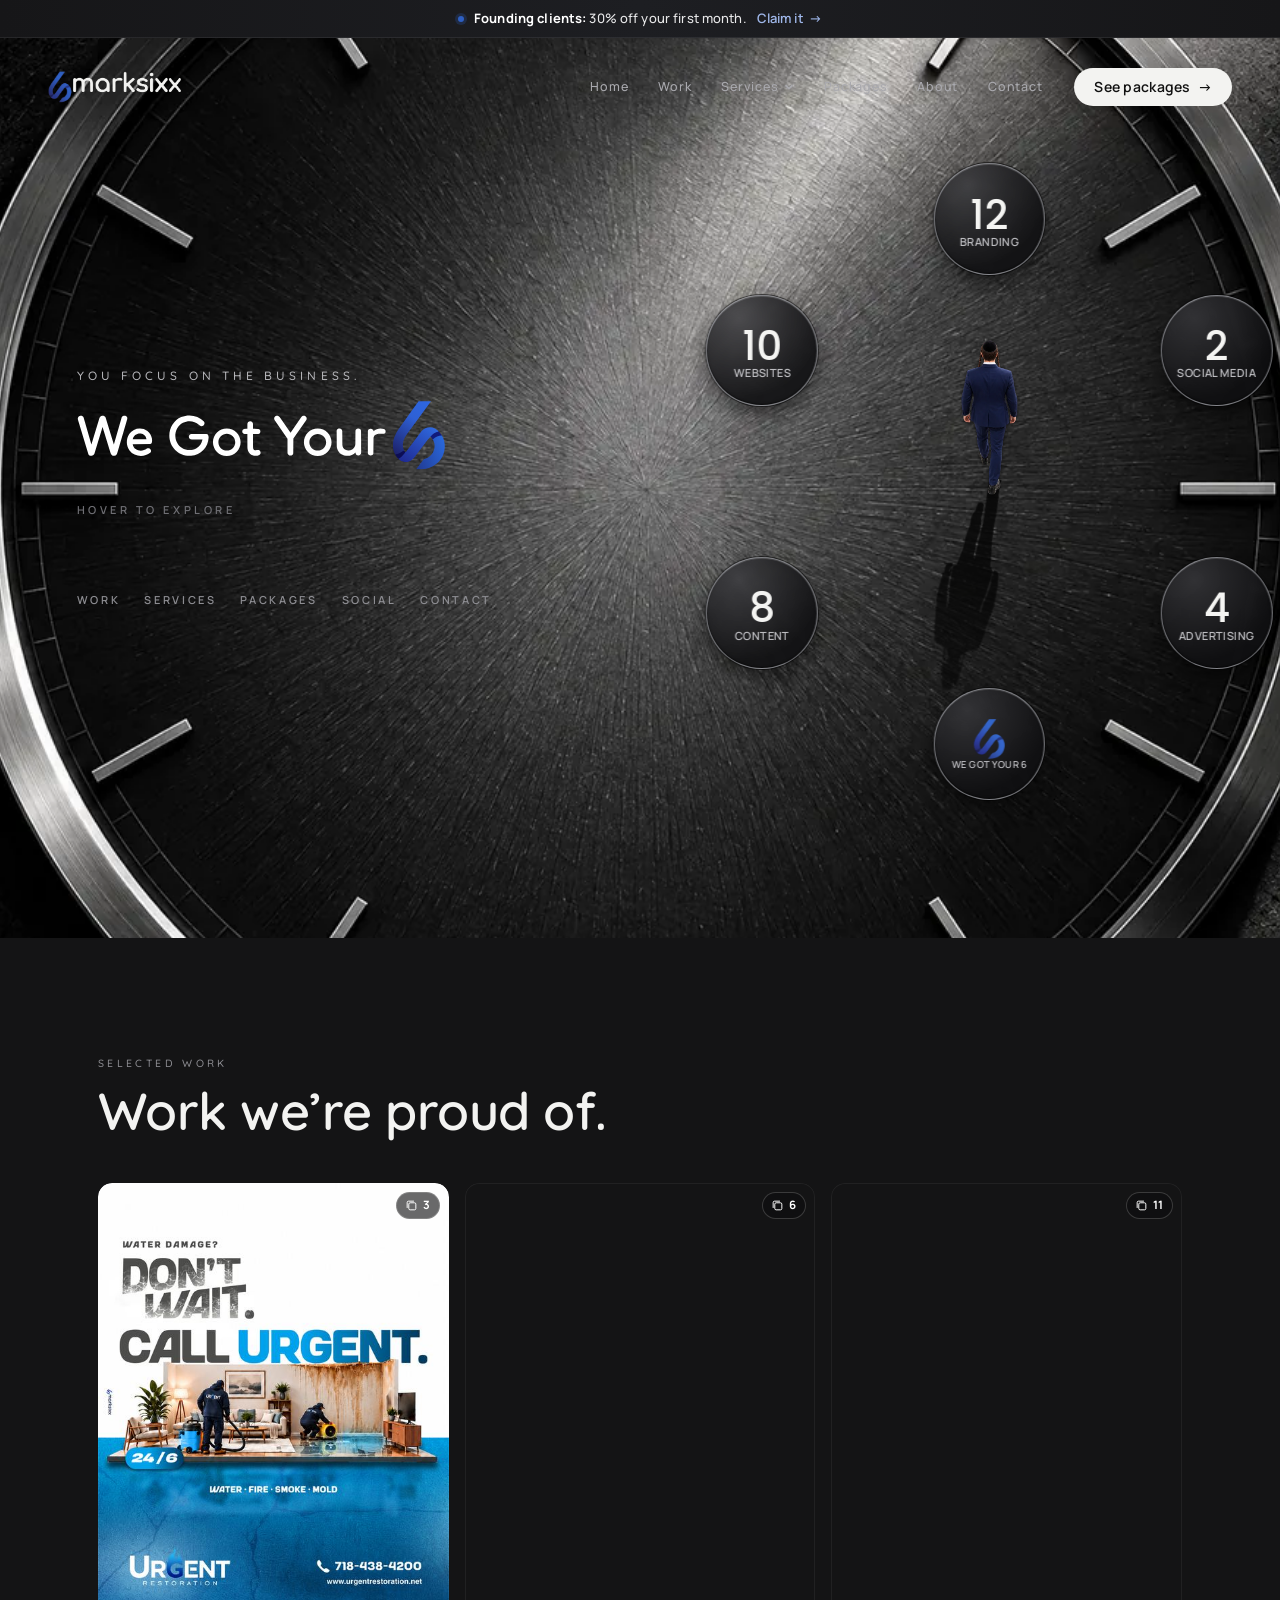
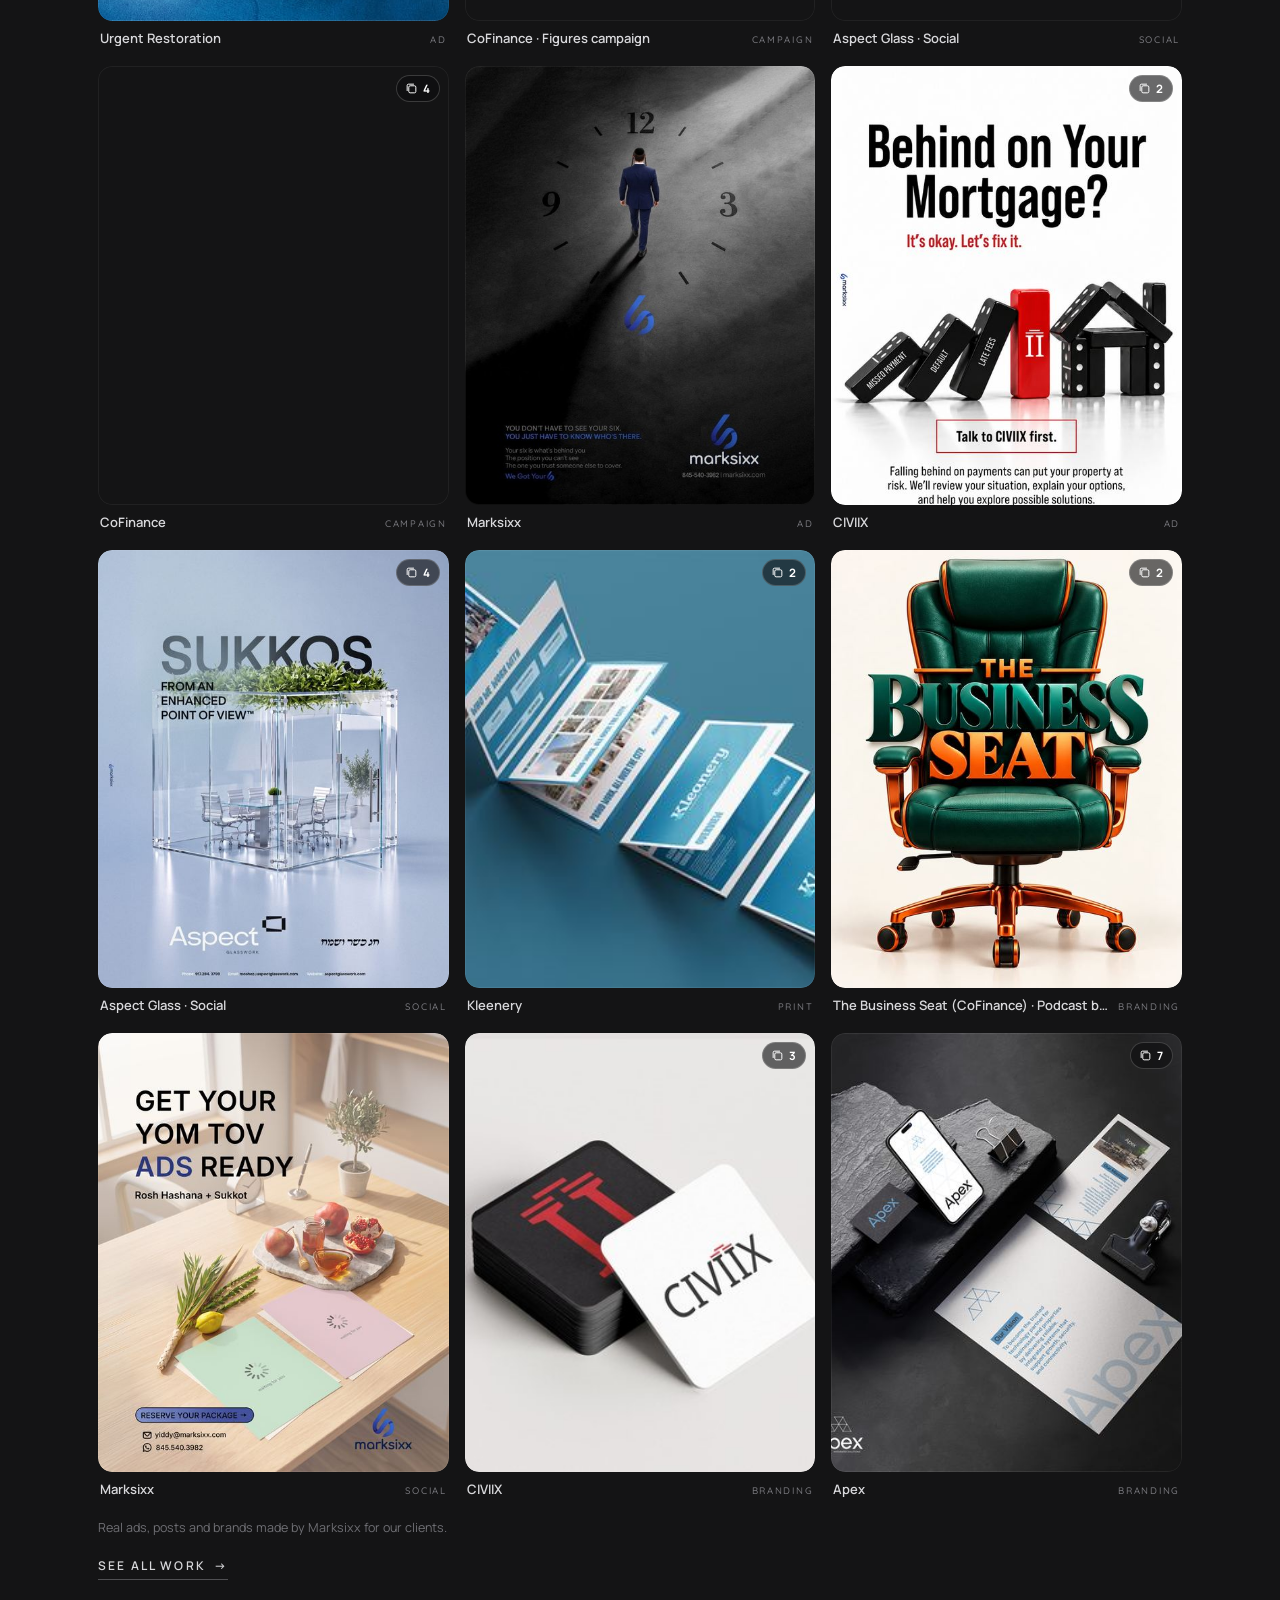
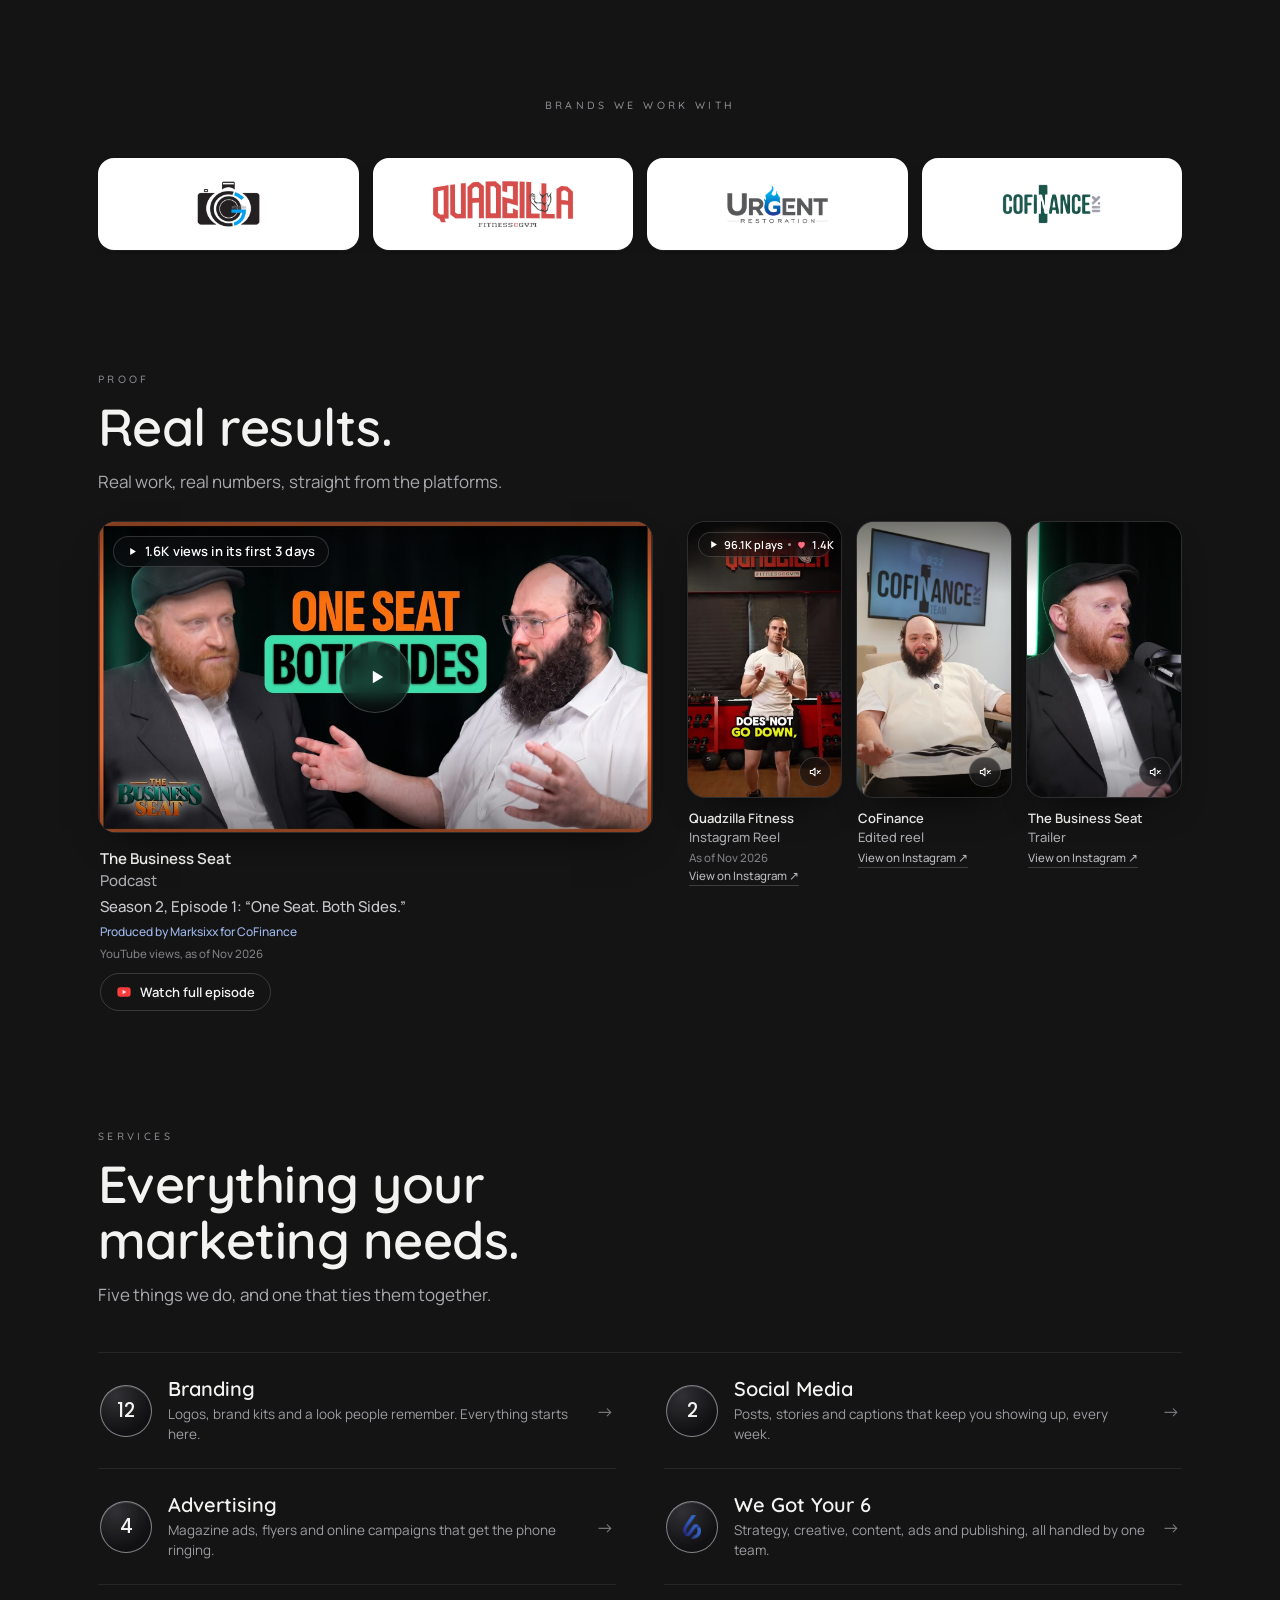
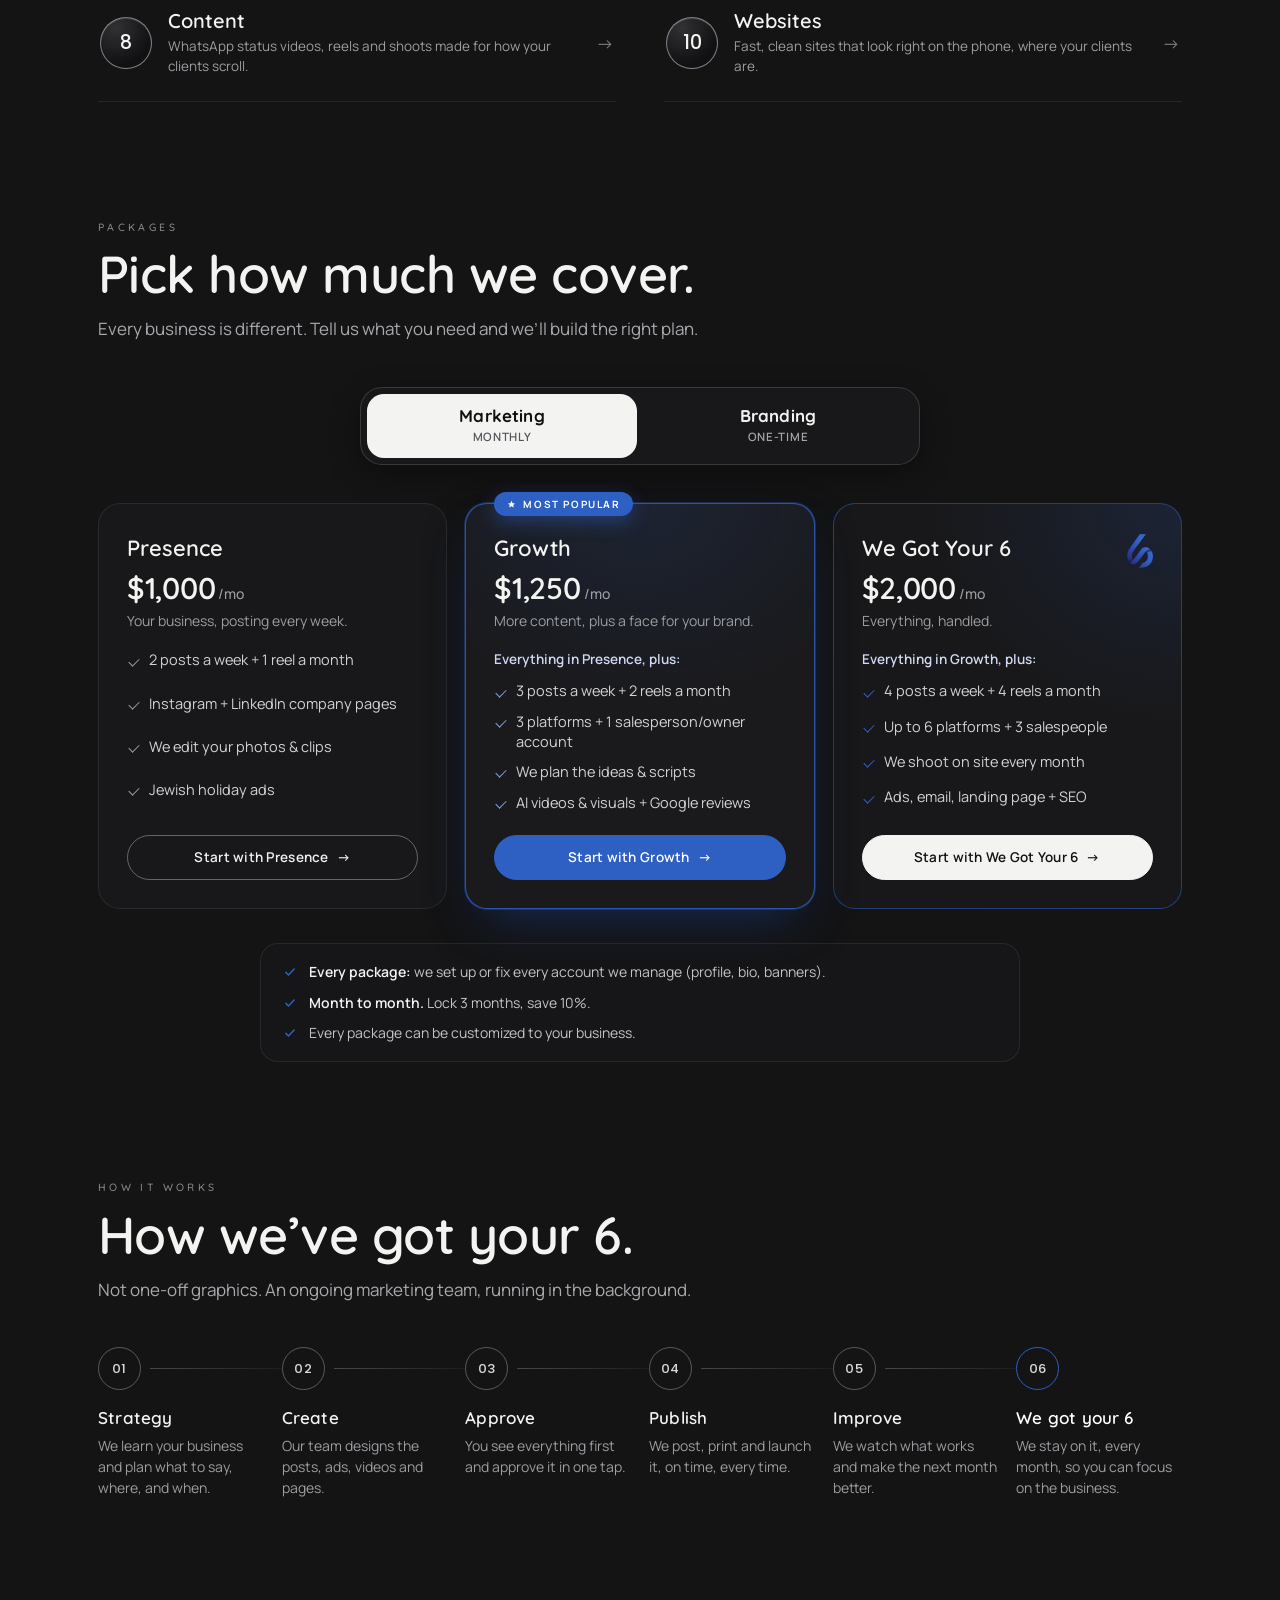
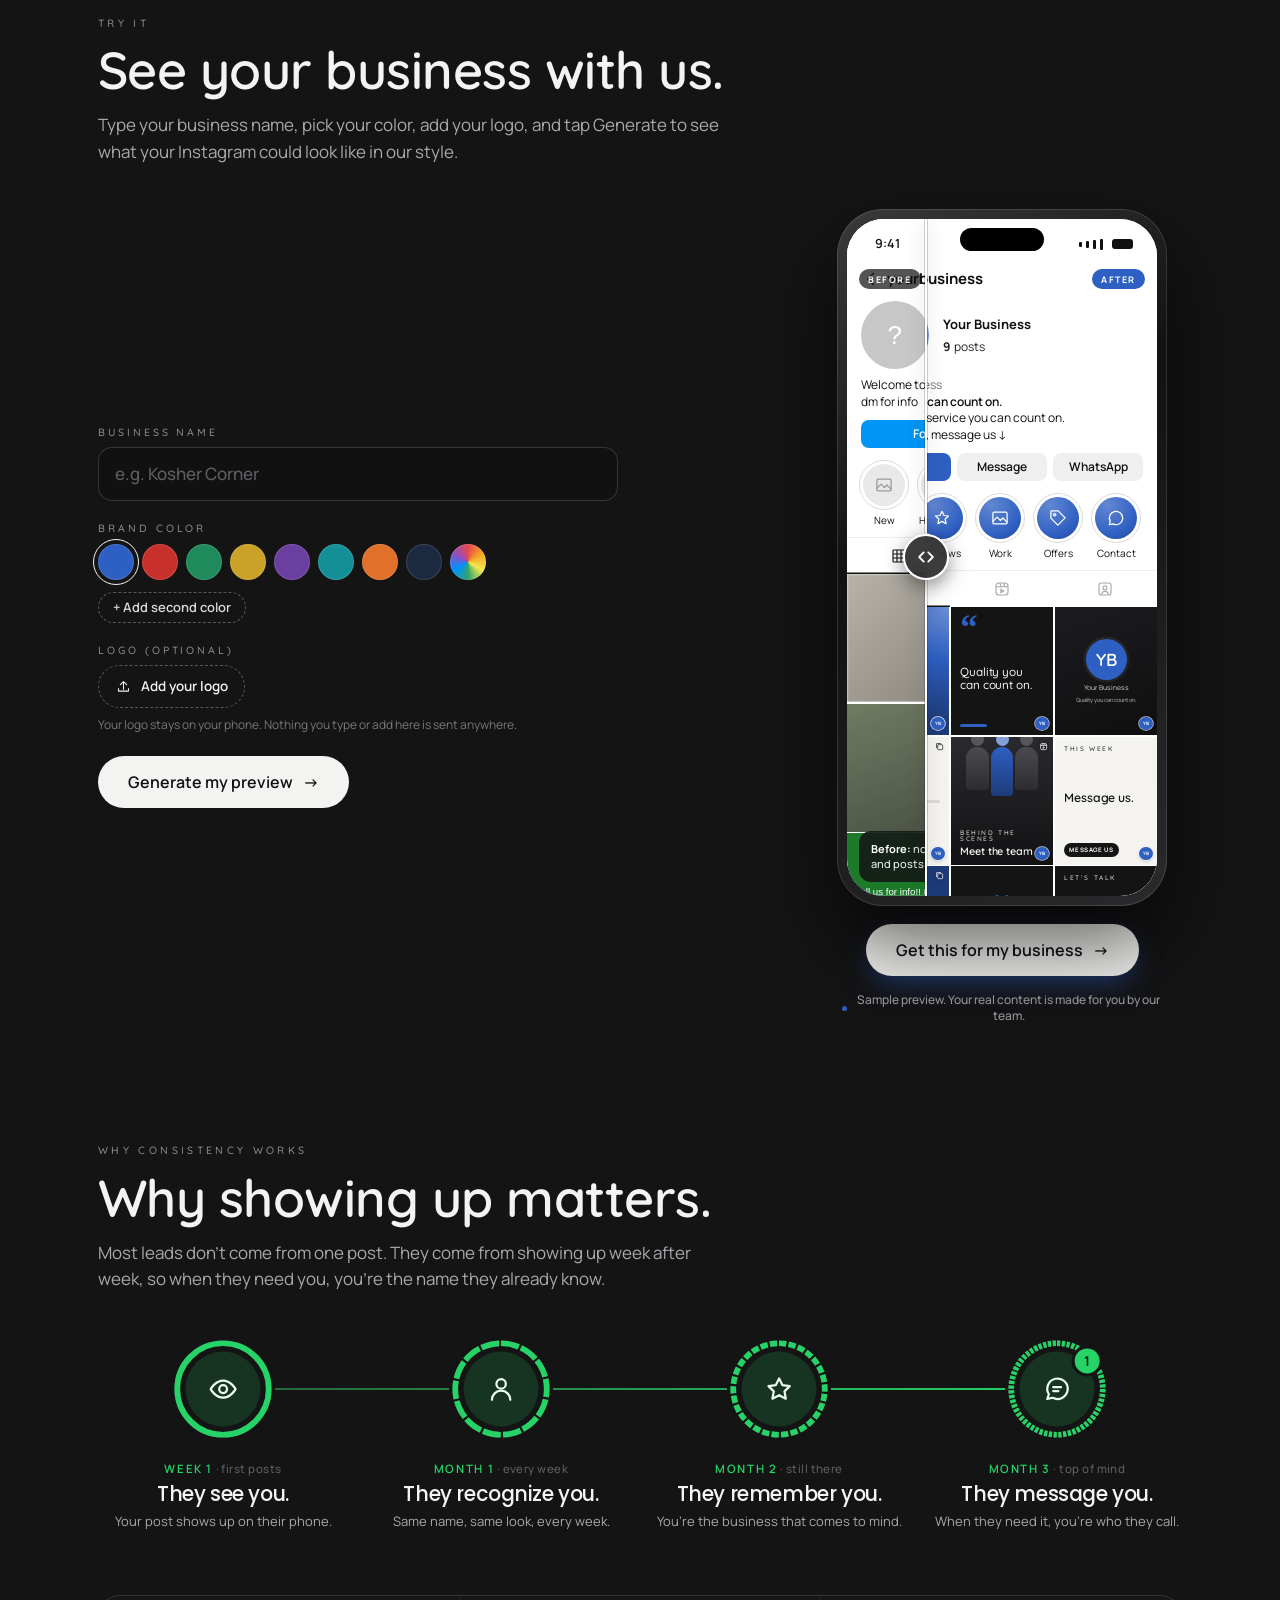
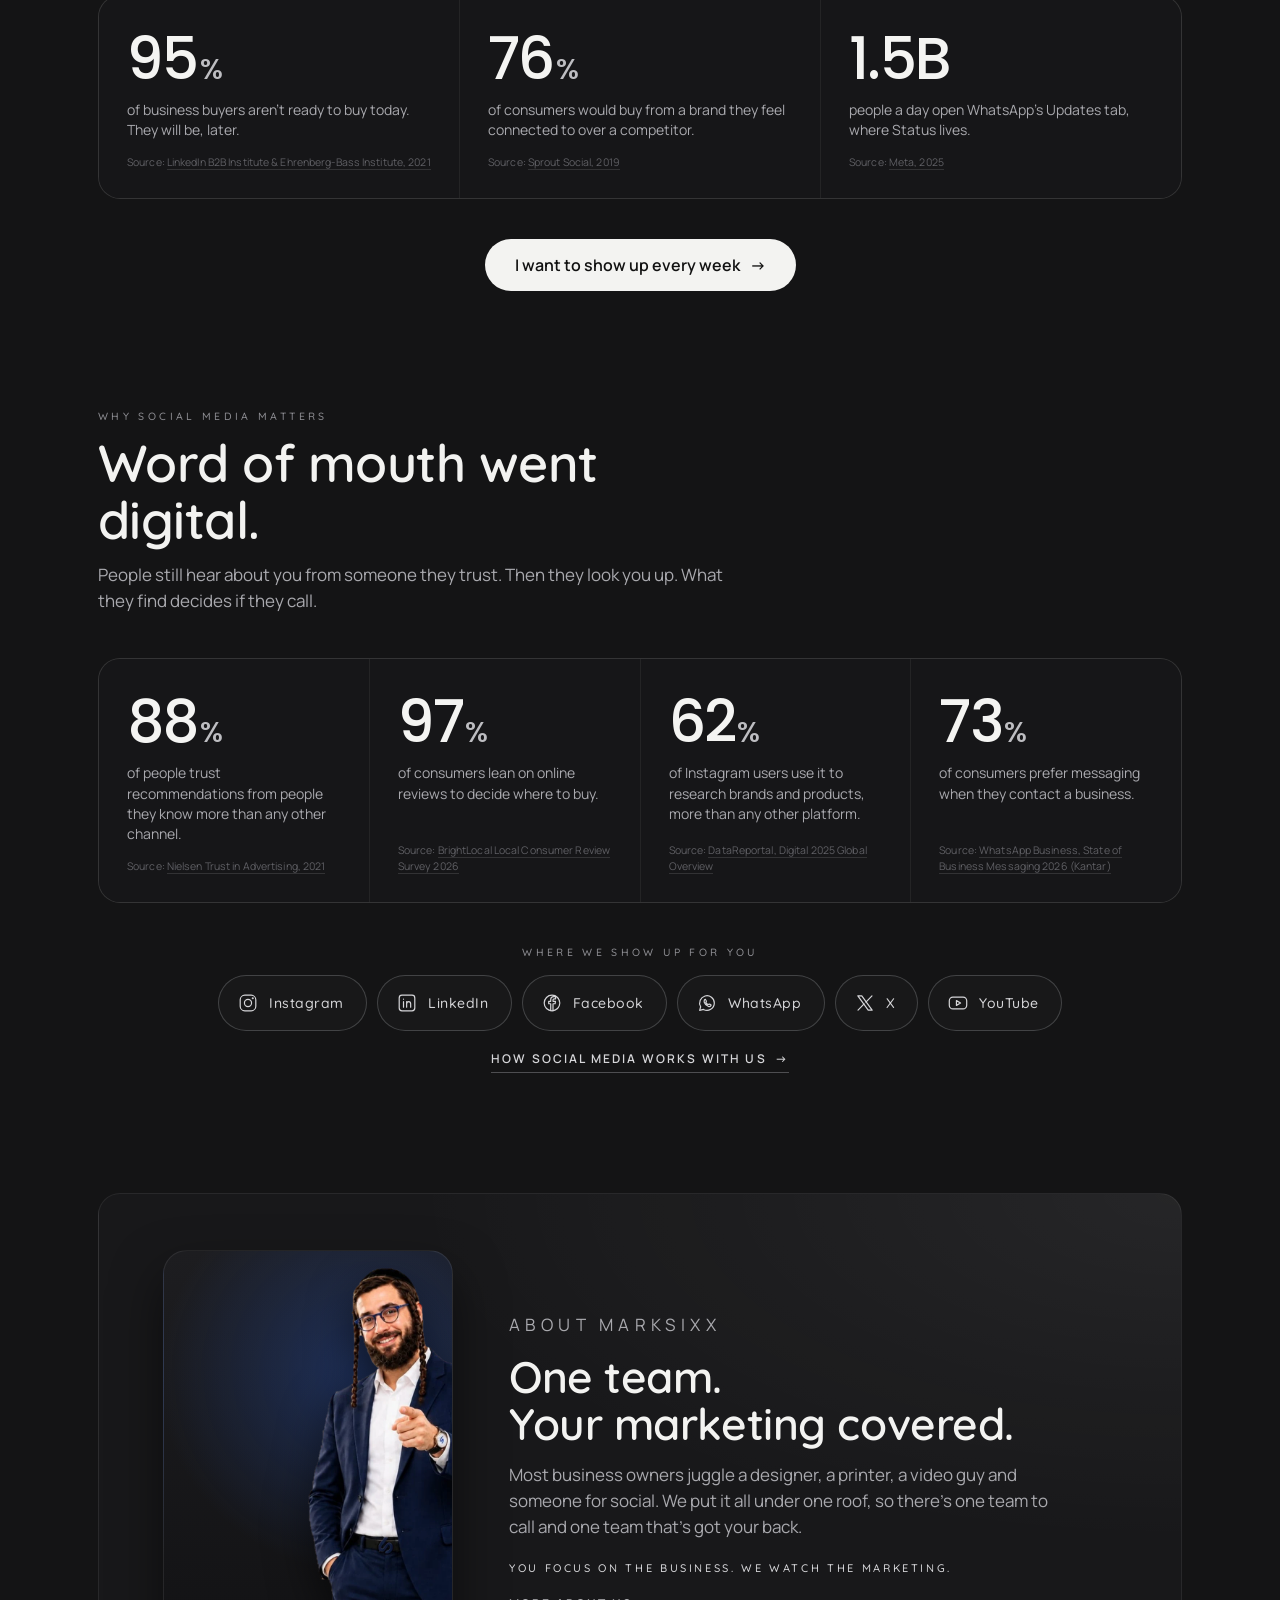
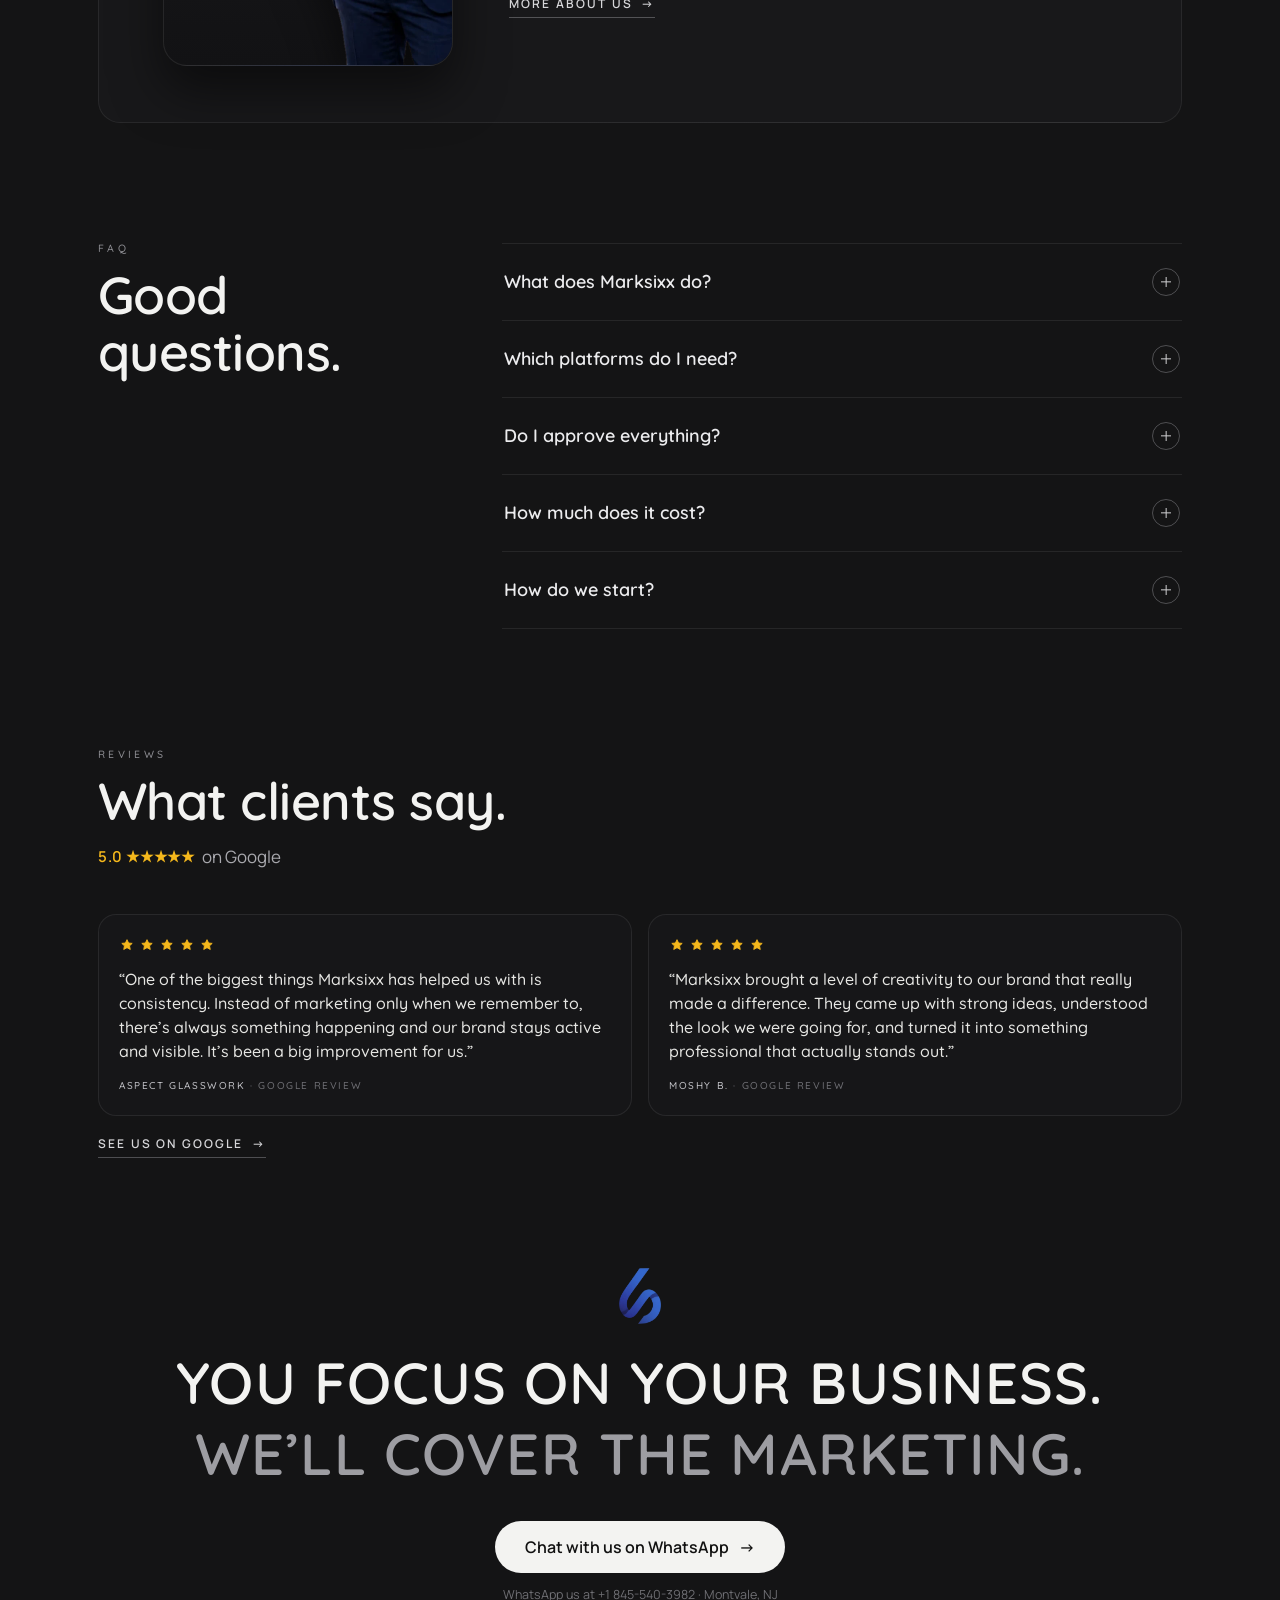
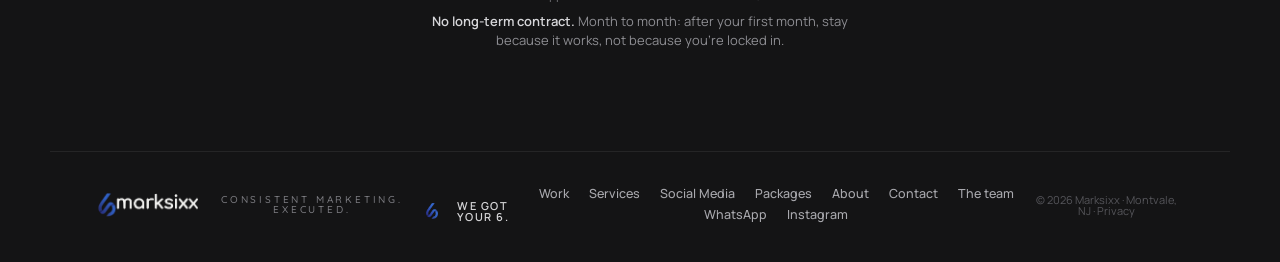
==== commit 0d613f61: "Remove YL Studios site-wide (Kleenery in its place); Work: drop Mark VI, Taquev, Maxim" ====
--- a/index.html
+++ b/index.html
@@ -79,14 +79,14 @@
 
   <section class="sec sec-work" id="work" aria-labelledby="work-h">
     <div class="sec-head"><p class="kicker">Selected work</p><h2 id="work-h">Work we’re proud of.</h2></div>
-    <div class="work-grid w9-grid g9c"><figure class="w w9" data-c="Ad"><button type="button" class="w9-btn" data-p="0" aria-label="Water &amp; fire damage ads: open 3 pieces"><img src="/assets/work9/urgent-ads-01-sm.jpg" srcset="/assets/work9/urgent-ads-01-sm.jpg 520w, /assets/work9/urgent-ads-01.jpg 960w" sizes="(min-width:1300px) 280px, (min-width:900px) 33vw, 50vw" alt="Urgent Restoration: Water &amp; fire damage ads" width="960" height="1200" loading="lazy" decoding="async"><span class="w9-n" aria-hidden="true"><svg viewBox="0 0 24 24" aria-hidden="true"><rect x="7" y="7" width="13" height="13" rx="2.5"/><path d="M4 16.5V6.5A2.5 2.5 0 0 1 6.5 4h10"/></svg>3</span></button><figcaption><span>Urgent Restoration</span><em>Ad</em></figcaption></figure><figure class="w w9" data-c="Campaign"><button type="button" class="w9-btn" data-p="2" aria-label="Figures campaign: open 6 pieces"><img src="/assets/work9/figures-03-sm.jpg" srcset="/assets/work9/figures-03-sm.jpg 520w, /assets/work9/figures-03.jpg 675w" sizes="(min-width:1300px) 280px, (min-width:900px) 33vw, 50vw" alt="CoFinance · Figures campaign: Figures campaign" width="675" height="1200" loading="lazy" decoding="async"><span class="w9-n" aria-hidden="true"><svg viewBox="0 0 24 24" aria-hidden="true"><rect x="7" y="7" width="13" height="13" rx="2.5"/><path d="M4 16.5V6.5A2.5 2.5 0 0 1 6.5 4h10"/></svg>6</span></button><figcaption><span>CoFinance · Figures campaign</span><em>Campaign</em></figcaption></figure><figure class="w w9" data-c="Social"><button type="button" class="w9-btn" data-p="3" aria-label="Glass Around the World: open 11 pieces"><img src="/assets/work9/glass-around-the-world-03-sm.jpg" srcset="/assets/work9/glass-around-the-world-03-sm.jpg 520w, /assets/work9/glass-around-the-world-03.jpg 960w" sizes="(min-width:1300px) 280px, (min-width:900px) 33vw, 50vw" alt="Aspect Glass · Social: Glass Around the World" width="960" height="1200" loading="lazy" decoding="async"><span class="w9-n" aria-hidden="true"><svg viewBox="0 0 24 24" aria-hidden="true"><rect x="7" y="7" width="13" height="13" rx="2.5"/><path d="M4 16.5V6.5A2.5 2.5 0 0 1 6.5 4h10"/></svg>11</span></button><figcaption><span>Aspect Glass · Social</span><em>Social</em></figcaption></figure><figure class="w w9" data-c="Campaign"><button type="button" class="w9-btn" data-p="4" aria-label="In the green: open 4 pieces"><img src="/assets/work9/in-the-green-02-sm.jpg" srcset="/assets/work9/in-the-green-02-sm.jpg 520w, /assets/work9/in-the-green-02.jpg 960w" sizes="(min-width:1300px) 280px, (min-width:900px) 33vw, 50vw" alt="CoFinance: In the green" width="960" height="1200" loading="lazy" decoding="async"><span class="w9-n" aria-hidden="true"><svg viewBox="0 0 24 24" aria-hidden="true"><rect x="7" y="7" width="13" height="13" rx="2.5"/><path d="M4 16.5V6.5A2.5 2.5 0 0 1 6.5 4h10"/></svg>4</span></button><figcaption><span>CoFinance</span><em>Campaign</em></figcaption></figure><figure class="w w9" data-c="Ad"><button type="button" class="w9-btn" data-p="5" aria-label="Clock ad: open"><img src="/assets/work9/clock-ad-01-v15c-sm.jpg" srcset="/assets/work9/clock-ad-01-v15c-sm.jpg 520w, /assets/work9/clock-ad-01-v15c.jpg 927w" sizes="(min-width:1300px) 280px, (min-width:900px) 33vw, 50vw" alt="Marksixx: Clock ad" width="927" height="1200" loading="lazy" decoding="async"></button><figcaption><span>Marksixx</span><em>Ad</em></figcaption></figure><figure class="w w9" data-c="Ad"><button type="button" class="w9-btn" data-p="6" aria-label="SBA loan &amp; mortgage ads: open 2 pieces"><img src="/assets/work9/civiix-ads-02-sm.jpg" srcset="/assets/work9/civiix-ads-02-sm.jpg 520w, /assets/work9/civiix-ads-02.jpg 675w" sizes="(min-width:1300px) 280px, (min-width:900px) 33vw, 50vw" alt="CIVIIX: SBA loan &amp; mortgage ads" width="675" height="1200" loading="lazy" decoding="async"><span class="w9-n" aria-hidden="true"><svg viewBox="0 0 24 24" aria-hidden="true"><rect x="7" y="7" width="13" height="13" rx="2.5"/><path d="M4 16.5V6.5A2.5 2.5 0 0 1 6.5 4h10"/></svg>2</span></button><figcaption><span>CIVIIX</span><em>Ad</em></figcaption></figure><figure class="w w9" data-c="Social"><button type="button" class="w9-btn" data-p="7" aria-label="Seasonal posts: open 4 pieces"><img src="/assets/work9/aspect-seasonal-03-sm.jpg" srcset="/assets/work9/aspect-seasonal-03-sm.jpg 520w, /assets/work9/aspect-seasonal-03.jpg 960w" sizes="(min-width:1300px) 280px, (min-width:900px) 33vw, 50vw" alt="Aspect Glass · Social: Seasonal posts" width="960" height="1200" loading="lazy" decoding="async"><span class="w9-n" aria-hidden="true"><svg viewBox="0 0 24 24" aria-hidden="true"><rect x="7" y="7" width="13" height="13" rx="2.5"/><path d="M4 16.5V6.5A2.5 2.5 0 0 1 6.5 4h10"/></svg>4</span></button><figcaption><span>Aspect Glass · Social</span><em>Social</em></figcaption></figure><figure class="w w9" data-c="Ad"><button type="button" class="w9-btn" data-p="8" aria-label="&quot;Studio sound. Not studio prices.&quot;: open"><img src="/assets/work9/yl-studios-01-sm.jpg" srcset="/assets/work9/yl-studios-01-sm.jpg 520w, /assets/work9/yl-studios-01.jpg 960w" sizes="(min-width:1300px) 280px, (min-width:900px) 33vw, 50vw" alt="YL Studios: &quot;Studio sound. Not studio prices.&quot;" width="960" height="1200" loading="lazy" decoding="async"></button><figcaption><span>YL Studios</span><em>Ad</em></figcaption></figure><figure class="w w9" data-c="Branding"><button type="button" class="w9-btn" data-p="9" aria-label="The Business Seat: open 2 pieces"><img src="/assets/work9/business-seat-01-sm.jpg" srcset="/assets/work9/business-seat-01-sm.jpg 520w, /assets/work9/business-seat-01.jpg 960w" sizes="(min-width:1300px) 280px, (min-width:900px) 33vw, 50vw" alt="The Business Seat (CoFinance) · Podcast branding: The Business Seat" width="960" height="1200" loading="lazy" decoding="async"><span class="w9-n" aria-hidden="true"><svg viewBox="0 0 24 24" aria-hidden="true"><rect x="7" y="7" width="13" height="13" rx="2.5"/><path d="M4 16.5V6.5A2.5 2.5 0 0 1 6.5 4h10"/></svg>2</span></button><figcaption><span>The Business Seat (CoFinance) · Podcast branding</span><em>Branding</em></figcaption></figure><figure class="w w9" data-c="Social"><button type="button" class="w9-btn" data-p="10" aria-label="&quot;Get your Yom Tov ads ready&quot;: open"><img src="/assets/work9/yom-tov-01-sm.jpg" srcset="/assets/work9/yom-tov-01-sm.jpg 520w, /assets/work9/yom-tov-01.jpg 960w" sizes="(min-width:1300px) 280px, (min-width:900px) 33vw, 50vw" alt="Marksixx: &quot;Get your Yom Tov ads ready&quot;" width="960" height="1200" loading="lazy" decoding="async"></button><figcaption><span>Marksixx</span><em>Social</em></figcaption></figure><figure class="w w9" data-c="Branding"><button type="button" class="w9-btn" data-p="12" aria-label="CIVIIX brand identity: open 3 pieces"><img src="/assets/work9/civiix-brand-coasters-sm.jpg" srcset="/assets/work9/civiix-brand-coasters-sm.jpg 520w, /assets/work9/civiix-brand-coasters.jpg 1200w" sizes="(min-width:1300px) 280px, (min-width:900px) 33vw, 50vw" alt="CIVIIX: CIVIIX brand identity" width="1200" height="900" loading="lazy" decoding="async"><span class="w9-n" aria-hidden="true"><svg viewBox="0 0 24 24" aria-hidden="true"><rect x="7" y="7" width="13" height="13" rx="2.5"/><path d="M4 16.5V6.5A2.5 2.5 0 0 1 6.5 4h10"/></svg>3</span></button><figcaption><span>CIVIIX</span><em>Branding</em></figcaption></figure><figure class="w w9" data-c="Branding"><button type="button" class="w9-btn" data-p="13" aria-label="Apex brand identity: open 7 pieces"><img src="/assets/work9/apex-stationery-sm.jpg" srcset="/assets/work9/apex-stationery-sm.jpg 520w, /assets/work9/apex-stationery.jpg 1200w" sizes="(min-width:1300px) 280px, (min-width:900px) 33vw, 50vw" alt="Apex: Apex brand identity" width="1200" height="1200" loading="lazy" decoding="async"><span class="w9-n" aria-hidden="true"><svg viewBox="0 0 24 24" aria-hidden="true"><rect x="7" y="7" width="13" height="13" rx="2.5"/><path d="M4 16.5V6.5A2.5 2.5 0 0 1 6.5 4h10"/></svg>7</span></button><figcaption><span>Apex</span><em>Branding</em></figcaption></figure></div>
+    <div class="work-grid w9-grid g9c"><figure class="w w9" data-c="Ad"><button type="button" class="w9-btn" data-p="0" aria-label="Water &amp; fire damage ads: open 3 pieces"><img src="/assets/work9/urgent-ads-01-sm.jpg" srcset="/assets/work9/urgent-ads-01-sm.jpg 520w, /assets/work9/urgent-ads-01.jpg 960w" sizes="(min-width:1300px) 280px, (min-width:900px) 33vw, 50vw" alt="Urgent Restoration: Water &amp; fire damage ads" width="960" height="1200" loading="lazy" decoding="async"><span class="w9-n" aria-hidden="true"><svg viewBox="0 0 24 24" aria-hidden="true"><rect x="7" y="7" width="13" height="13" rx="2.5"/><path d="M4 16.5V6.5A2.5 2.5 0 0 1 6.5 4h10"/></svg>3</span></button><figcaption><span>Urgent Restoration</span><em>Ad</em></figcaption></figure><figure class="w w9" data-c="Campaign"><button type="button" class="w9-btn" data-p="2" aria-label="Figures campaign: open 6 pieces"><img src="/assets/work9/figures-03-sm.jpg" srcset="/assets/work9/figures-03-sm.jpg 520w, /assets/work9/figures-03.jpg 675w" sizes="(min-width:1300px) 280px, (min-width:900px) 33vw, 50vw" alt="CoFinance · Figures campaign: Figures campaign" width="675" height="1200" loading="lazy" decoding="async"><span class="w9-n" aria-hidden="true"><svg viewBox="0 0 24 24" aria-hidden="true"><rect x="7" y="7" width="13" height="13" rx="2.5"/><path d="M4 16.5V6.5A2.5 2.5 0 0 1 6.5 4h10"/></svg>6</span></button><figcaption><span>CoFinance · Figures campaign</span><em>Campaign</em></figcaption></figure><figure class="w w9" data-c="Social"><button type="button" class="w9-btn" data-p="3" aria-label="Glass Around the World: open 11 pieces"><img src="/assets/work9/glass-around-the-world-03-sm.jpg" srcset="/assets/work9/glass-around-the-world-03-sm.jpg 520w, /assets/work9/glass-around-the-world-03.jpg 960w" sizes="(min-width:1300px) 280px, (min-width:900px) 33vw, 50vw" alt="Aspect Glass · Social: Glass Around the World" width="960" height="1200" loading="lazy" decoding="async"><span class="w9-n" aria-hidden="true"><svg viewBox="0 0 24 24" aria-hidden="true"><rect x="7" y="7" width="13" height="13" rx="2.5"/><path d="M4 16.5V6.5A2.5 2.5 0 0 1 6.5 4h10"/></svg>11</span></button><figcaption><span>Aspect Glass · Social</span><em>Social</em></figcaption></figure><figure class="w w9" data-c="Campaign"><button type="button" class="w9-btn" data-p="4" aria-label="In the green: open 4 pieces"><img src="/assets/work9/in-the-green-02-sm.jpg" srcset="/assets/work9/in-the-green-02-sm.jpg 520w, /assets/work9/in-the-green-02.jpg 960w" sizes="(min-width:1300px) 280px, (min-width:900px) 33vw, 50vw" alt="CoFinance: In the green" width="960" height="1200" loading="lazy" decoding="async"><span class="w9-n" aria-hidden="true"><svg viewBox="0 0 24 24" aria-hidden="true"><rect x="7" y="7" width="13" height="13" rx="2.5"/><path d="M4 16.5V6.5A2.5 2.5 0 0 1 6.5 4h10"/></svg>4</span></button><figcaption><span>CoFinance</span><em>Campaign</em></figcaption></figure><figure class="w w9" data-c="Ad"><button type="button" class="w9-btn" data-p="5" aria-label="Clock ad: open"><img src="/assets/work9/clock-ad-01-v15c-sm.jpg" srcset="/assets/work9/clock-ad-01-v15c-sm.jpg 520w, /assets/work9/clock-ad-01-v15c.jpg 927w" sizes="(min-width:1300px) 280px, (min-width:900px) 33vw, 50vw" alt="Marksixx: Clock ad" width="927" height="1200" loading="lazy" decoding="async"></button><figcaption><span>Marksixx</span><em>Ad</em></figcaption></figure><figure class="w w9" data-c="Ad"><button type="button" class="w9-btn" data-p="6" aria-label="SBA loan &amp; mortgage ads: open 2 pieces"><img src="/assets/work9/civiix-ads-02-sm.jpg" srcset="/assets/work9/civiix-ads-02-sm.jpg 520w, /assets/work9/civiix-ads-02.jpg 675w" sizes="(min-width:1300px) 280px, (min-width:900px) 33vw, 50vw" alt="CIVIIX: SBA loan &amp; mortgage ads" width="675" height="1200" loading="lazy" decoding="async"><span class="w9-n" aria-hidden="true"><svg viewBox="0 0 24 24" aria-hidden="true"><rect x="7" y="7" width="13" height="13" rx="2.5"/><path d="M4 16.5V6.5A2.5 2.5 0 0 1 6.5 4h10"/></svg>2</span></button><figcaption><span>CIVIIX</span><em>Ad</em></figcaption></figure><figure class="w w9" data-c="Social"><button type="button" class="w9-btn" data-p="7" aria-label="Seasonal posts: open 4 pieces"><img src="/assets/work9/aspect-seasonal-03-sm.jpg" srcset="/assets/work9/aspect-seasonal-03-sm.jpg 520w, /assets/work9/aspect-seasonal-03.jpg 960w" sizes="(min-width:1300px) 280px, (min-width:900px) 33vw, 50vw" alt="Aspect Glass · Social: Seasonal posts" width="960" height="1200" loading="lazy" decoding="async"><span class="w9-n" aria-hidden="true"><svg viewBox="0 0 24 24" aria-hidden="true"><rect x="7" y="7" width="13" height="13" rx="2.5"/><path d="M4 16.5V6.5A2.5 2.5 0 0 1 6.5 4h10"/></svg>4</span></button><figcaption><span>Aspect Glass · Social</span><em>Social</em></figcaption></figure><figure class="w w9" data-c="Print"><button type="button" class="w9-btn" data-p="20" aria-label="Kleenery: open 2 pieces"><img src="/assets/work9/kleenery-flyer-sm.jpg" srcset="/assets/work9/kleenery-flyer-sm.jpg 520w, /assets/work9/kleenery-flyer.jpg 1200w" sizes="(min-width:1300px) 280px, (min-width:900px) 33vw, 50vw" alt="Kleenery: Kleenery" width="1200" height="718" loading="lazy" decoding="async"><span class="w9-n" aria-hidden="true"><svg viewBox="0 0 24 24" aria-hidden="true"><rect x="7" y="7" width="13" height="13" rx="2.5"/><path d="M4 16.5V6.5A2.5 2.5 0 0 1 6.5 4h10"/></svg>2</span></button><figcaption><span>Kleenery</span><em>Print</em></figcaption></figure><figure class="w w9" data-c="Branding"><button type="button" class="w9-btn" data-p="9" aria-label="The Business Seat: open 2 pieces"><img src="/assets/work9/business-seat-01-sm.jpg" srcset="/assets/work9/business-seat-01-sm.jpg 520w, /assets/work9/business-seat-01.jpg 960w" sizes="(min-width:1300px) 280px, (min-width:900px) 33vw, 50vw" alt="The Business Seat (CoFinance) · Podcast branding: The Business Seat" width="960" height="1200" loading="lazy" decoding="async"><span class="w9-n" aria-hidden="true"><svg viewBox="0 0 24 24" aria-hidden="true"><rect x="7" y="7" width="13" height="13" rx="2.5"/><path d="M4 16.5V6.5A2.5 2.5 0 0 1 6.5 4h10"/></svg>2</span></button><figcaption><span>The Business Seat (CoFinance) · Podcast branding</span><em>Branding</em></figcaption></figure><figure class="w w9" data-c="Social"><button type="button" class="w9-btn" data-p="10" aria-label="&quot;Get your Yom Tov ads ready&quot;: open"><img src="/assets/work9/yom-tov-01-sm.jpg" srcset="/assets/work9/yom-tov-01-sm.jpg 520w, /assets/work9/yom-tov-01.jpg 960w" sizes="(min-width:1300px) 280px, (min-width:900px) 33vw, 50vw" alt="Marksixx: &quot;Get your Yom Tov ads ready&quot;" width="960" height="1200" loading="lazy" decoding="async"></button><figcaption><span>Marksixx</span><em>Social</em></figcaption></figure><figure class="w w9" data-c="Branding"><button type="button" class="w9-btn" data-p="12" aria-label="CIVIIX brand identity: open 3 pieces"><img src="/assets/work9/civiix-brand-coasters-sm.jpg" srcset="/assets/work9/civiix-brand-coasters-sm.jpg 520w, /assets/work9/civiix-brand-coasters.jpg 1200w" sizes="(min-width:1300px) 280px, (min-width:900px) 33vw, 50vw" alt="CIVIIX: CIVIIX brand identity" width="1200" height="900" loading="lazy" decoding="async"><span class="w9-n" aria-hidden="true"><svg viewBox="0 0 24 24" aria-hidden="true"><rect x="7" y="7" width="13" height="13" rx="2.5"/><path d="M4 16.5V6.5A2.5 2.5 0 0 1 6.5 4h10"/></svg>3</span></button><figcaption><span>CIVIIX</span><em>Branding</em></figcaption></figure><figure class="w w9" data-c="Branding"><button type="button" class="w9-btn" data-p="13" aria-label="Apex brand identity: open 7 pieces"><img src="/assets/work9/apex-stationery-sm.jpg" srcset="/assets/work9/apex-stationery-sm.jpg 520w, /assets/work9/apex-stationery.jpg 1200w" sizes="(min-width:1300px) 280px, (min-width:900px) 33vw, 50vw" alt="Apex: Apex brand identity" width="1200" height="1200" loading="lazy" decoding="async"><span class="w9-n" aria-hidden="true"><svg viewBox="0 0 24 24" aria-hidden="true"><rect x="7" y="7" width="13" height="13" rx="2.5"/><path d="M4 16.5V6.5A2.5 2.5 0 0 1 6.5 4h10"/></svg>7</span></button><figcaption><span>Apex</span><em>Branding</em></figcaption></figure></div>
     <p class="sec-note">Real ads, posts and brands made by Marksixx for our clients.</p>
     <div class="v5-more"><a class="v5-link" href="/work/">See all work <span>&rarr;</span></a></div>
   </section>
 
   <section class="sec sec-clients" id="clients" aria-labelledby="cl-h">
     <div class="sec-head center"><p class="kicker" id="cl-h">Brands we work with</p></div>
-    <div class="bm16"><ul class="logos logos-color logos9 bm-track"><li><img src="/assets/clients/color/g-studios.png" width="214" height="160" alt="G Studios" loading="eager" decoding="async"></li><li><img src="/assets/clients/color/quadzilla.png" width="453" height="160" alt="Quadzilla Fitness" loading="eager" decoding="async"></li><li><img src="/assets/clients/color/urgent-restoration.png" width="349" height="160" alt="Urgent Restoration" loading="eager" decoding="async"></li><li><img src="/assets/clients/color/cofinance.png" width="349" height="160" alt="CoFinance" loading="eager" decoding="async"></li><li><img src="/assets/clients/color/civiix.png" width="467" height="160" alt="CIVIIX" loading="eager" decoding="async"></li><li><img src="/assets/clients/color/yl-studios.png" width="162" height="180" alt="YL Studios" loading="eager" decoding="async"></li><li><img src="/assets/clients/color/business-seat.png" width="332" height="160" alt="The Business Seat" loading="eager" decoding="async"></li><li><img src="/assets/clients/color/aspect-white.png" width="496" height="160" alt="Aspect Glasswork" loading="eager" decoding="async"></li><li><img src="/assets/clients/color/apex.png" width="469" height="160" alt="Apex Integrated Solutions" loading="eager" decoding="async"></li><li><img src="/assets/clients/color/tecova.png" width="697" height="160" alt="Tecova" loading="eager" decoding="async"></li><li><img src="/assets/clients/color/zalcova.png" width="647" height="160" alt="Zalcova" loading="eager" decoding="async"></li><li aria-hidden="true"><img src="/assets/clients/color/g-studios.png" width="214" height="160" alt="" loading="eager" decoding="async"></li><li aria-hidden="true"><img src="/assets/clients/color/quadzilla.png" width="453" height="160" alt="" loading="eager" decoding="async"></li><li aria-hidden="true"><img src="/assets/clients/color/urgent-restoration.png" width="349" height="160" alt="" loading="eager" decoding="async"></li><li aria-hidden="true"><img src="/assets/clients/color/cofinance.png" width="349" height="160" alt="" loading="eager" decoding="async"></li><li aria-hidden="true"><img src="/assets/clients/color/civiix.png" width="467" height="160" alt="" loading="eager" decoding="async"></li><li aria-hidden="true"><img src="/assets/clients/color/yl-studios.png" width="162" height="180" alt="" loading="eager" decoding="async"></li><li aria-hidden="true"><img src="/assets/clients/color/business-seat.png" width="332" height="160" alt="" loading="eager" decoding="async"></li><li aria-hidden="true"><img src="/assets/clients/color/aspect-white.png" width="496" height="160" alt="" loading="eager" decoding="async"></li><li aria-hidden="true"><img src="/assets/clients/color/apex.png" width="469" height="160" alt="" loading="eager" decoding="async"></li><li aria-hidden="true"><img src="/assets/clients/color/tecova.png" width="697" height="160" alt="" loading="eager" decoding="async"></li><li aria-hidden="true"><img src="/assets/clients/color/zalcova.png" width="647" height="160" alt="" loading="eager" decoding="async"></li></ul></div>
+    <div class="bm16"><ul class="logos logos-color logos9 bm-track"><li><img src="/assets/clients/color/g-studios.png" width="214" height="160" alt="G Studios" loading="eager" decoding="async"></li><li><img src="/assets/clients/color/quadzilla.png" width="453" height="160" alt="Quadzilla Fitness" loading="eager" decoding="async"></li><li><img src="/assets/clients/color/urgent-restoration.png" width="349" height="160" alt="Urgent Restoration" loading="eager" decoding="async"></li><li><img src="/assets/clients/color/cofinance.png" width="349" height="160" alt="CoFinance" loading="eager" decoding="async"></li><li><img src="/assets/clients/color/civiix.png" width="467" height="160" alt="CIVIIX" loading="eager" decoding="async"></li><li><img src="/assets/clients/color/business-seat.png" width="332" height="160" alt="The Business Seat" loading="eager" decoding="async"></li><li><img src="/assets/clients/color/aspect-white.png" width="496" height="160" alt="Aspect Glasswork" loading="eager" decoding="async"></li><li><img src="/assets/clients/color/apex.png" width="469" height="160" alt="Apex Integrated Solutions" loading="eager" decoding="async"></li><li><img src="/assets/clients/color/tecova.png" width="697" height="160" alt="Tecova" loading="eager" decoding="async"></li><li><img src="/assets/clients/color/zalcova.png" width="647" height="160" alt="Zalcova" loading="eager" decoding="async"></li><li aria-hidden="true"><img src="/assets/clients/color/g-studios.png" width="214" height="160" alt="" loading="eager" decoding="async"></li><li aria-hidden="true"><img src="/assets/clients/color/quadzilla.png" width="453" height="160" alt="" loading="eager" decoding="async"></li><li aria-hidden="true"><img src="/assets/clients/color/urgent-restoration.png" width="349" height="160" alt="" loading="eager" decoding="async"></li><li aria-hidden="true"><img src="/assets/clients/color/cofinance.png" width="349" height="160" alt="" loading="eager" decoding="async"></li><li aria-hidden="true"><img src="/assets/clients/color/civiix.png" width="467" height="160" alt="" loading="eager" decoding="async"></li><li aria-hidden="true"><img src="/assets/clients/color/business-seat.png" width="332" height="160" alt="" loading="eager" decoding="async"></li><li aria-hidden="true"><img src="/assets/clients/color/aspect-white.png" width="496" height="160" alt="" loading="eager" decoding="async"></li><li aria-hidden="true"><img src="/assets/clients/color/apex.png" width="469" height="160" alt="" loading="eager" decoding="async"></li><li aria-hidden="true"><img src="/assets/clients/color/tecova.png" width="697" height="160" alt="" loading="eager" decoding="async"></li><li aria-hidden="true"><img src="/assets/clients/color/zalcova.png" width="647" height="160" alt="" loading="eager" decoding="async"></li></ul></div>
   </section>
 
   <section class="sec sec-rr" id="results" aria-labelledby="results-h">
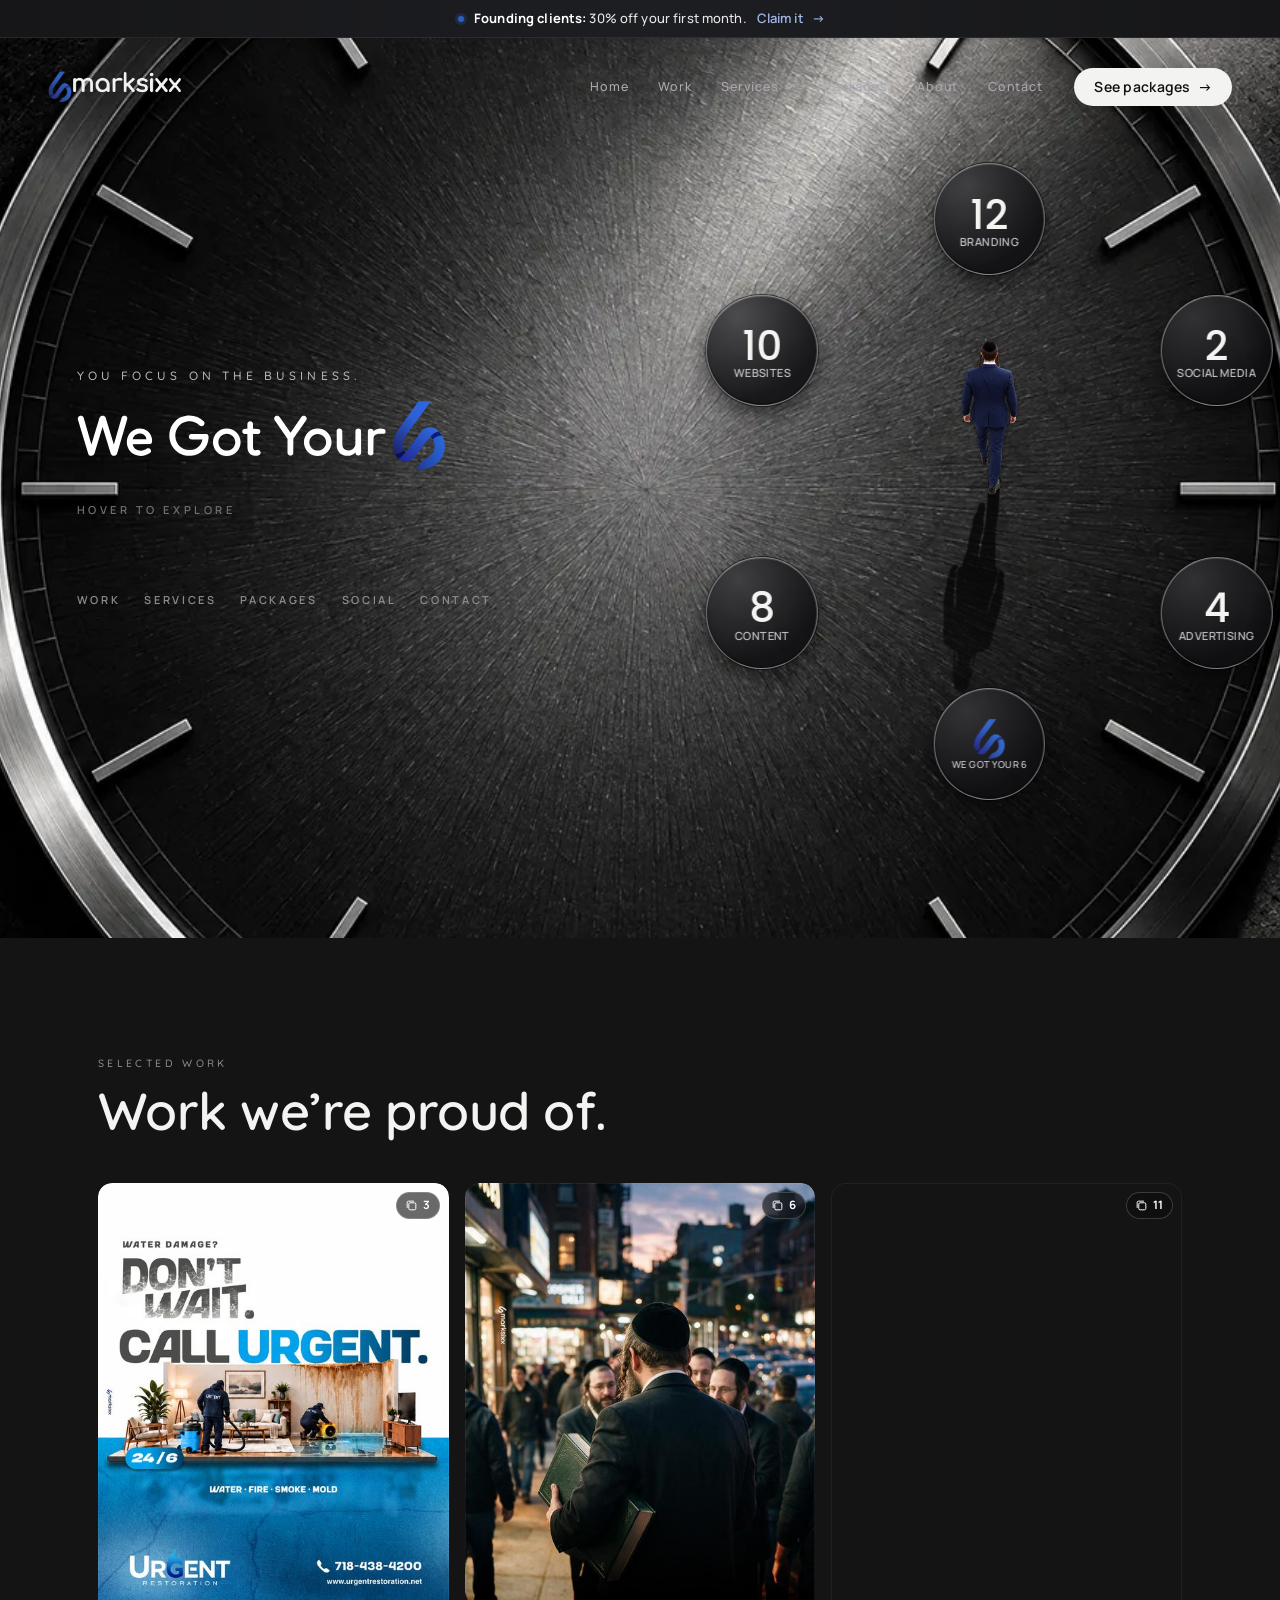
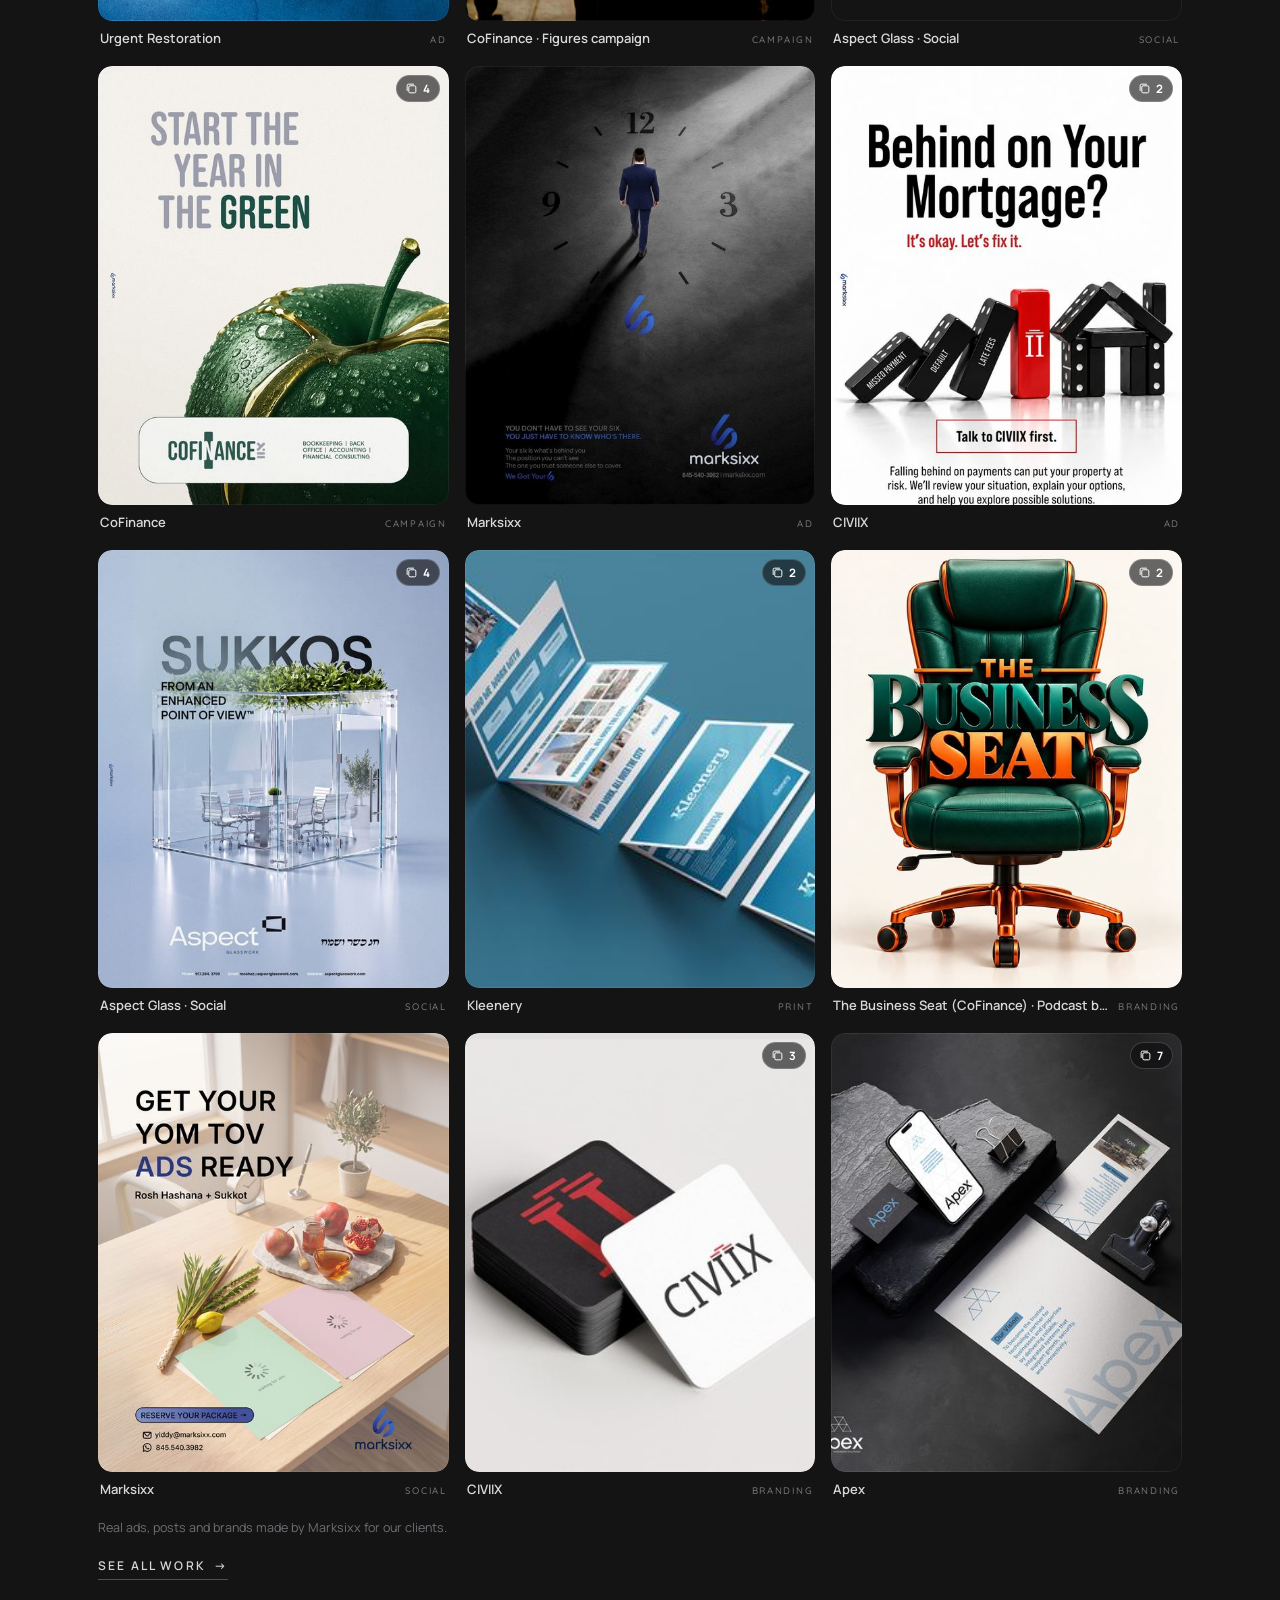
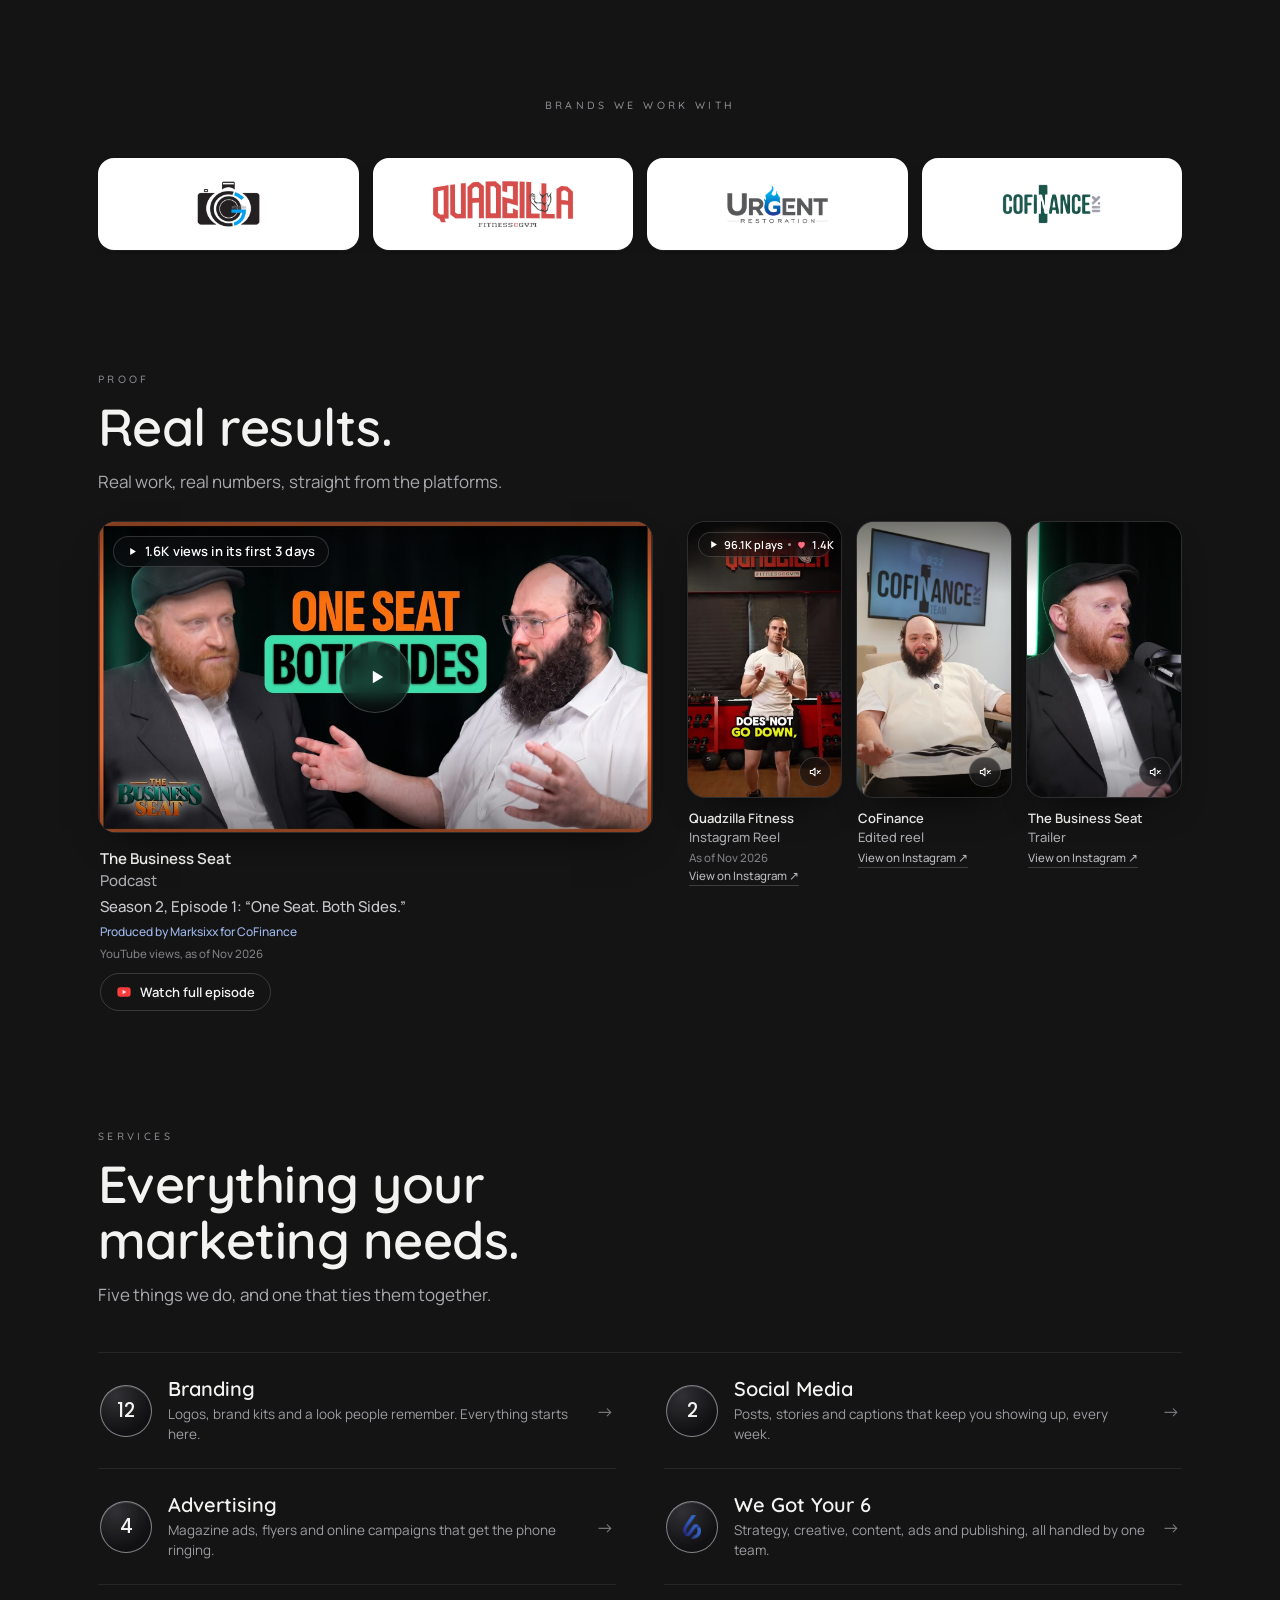
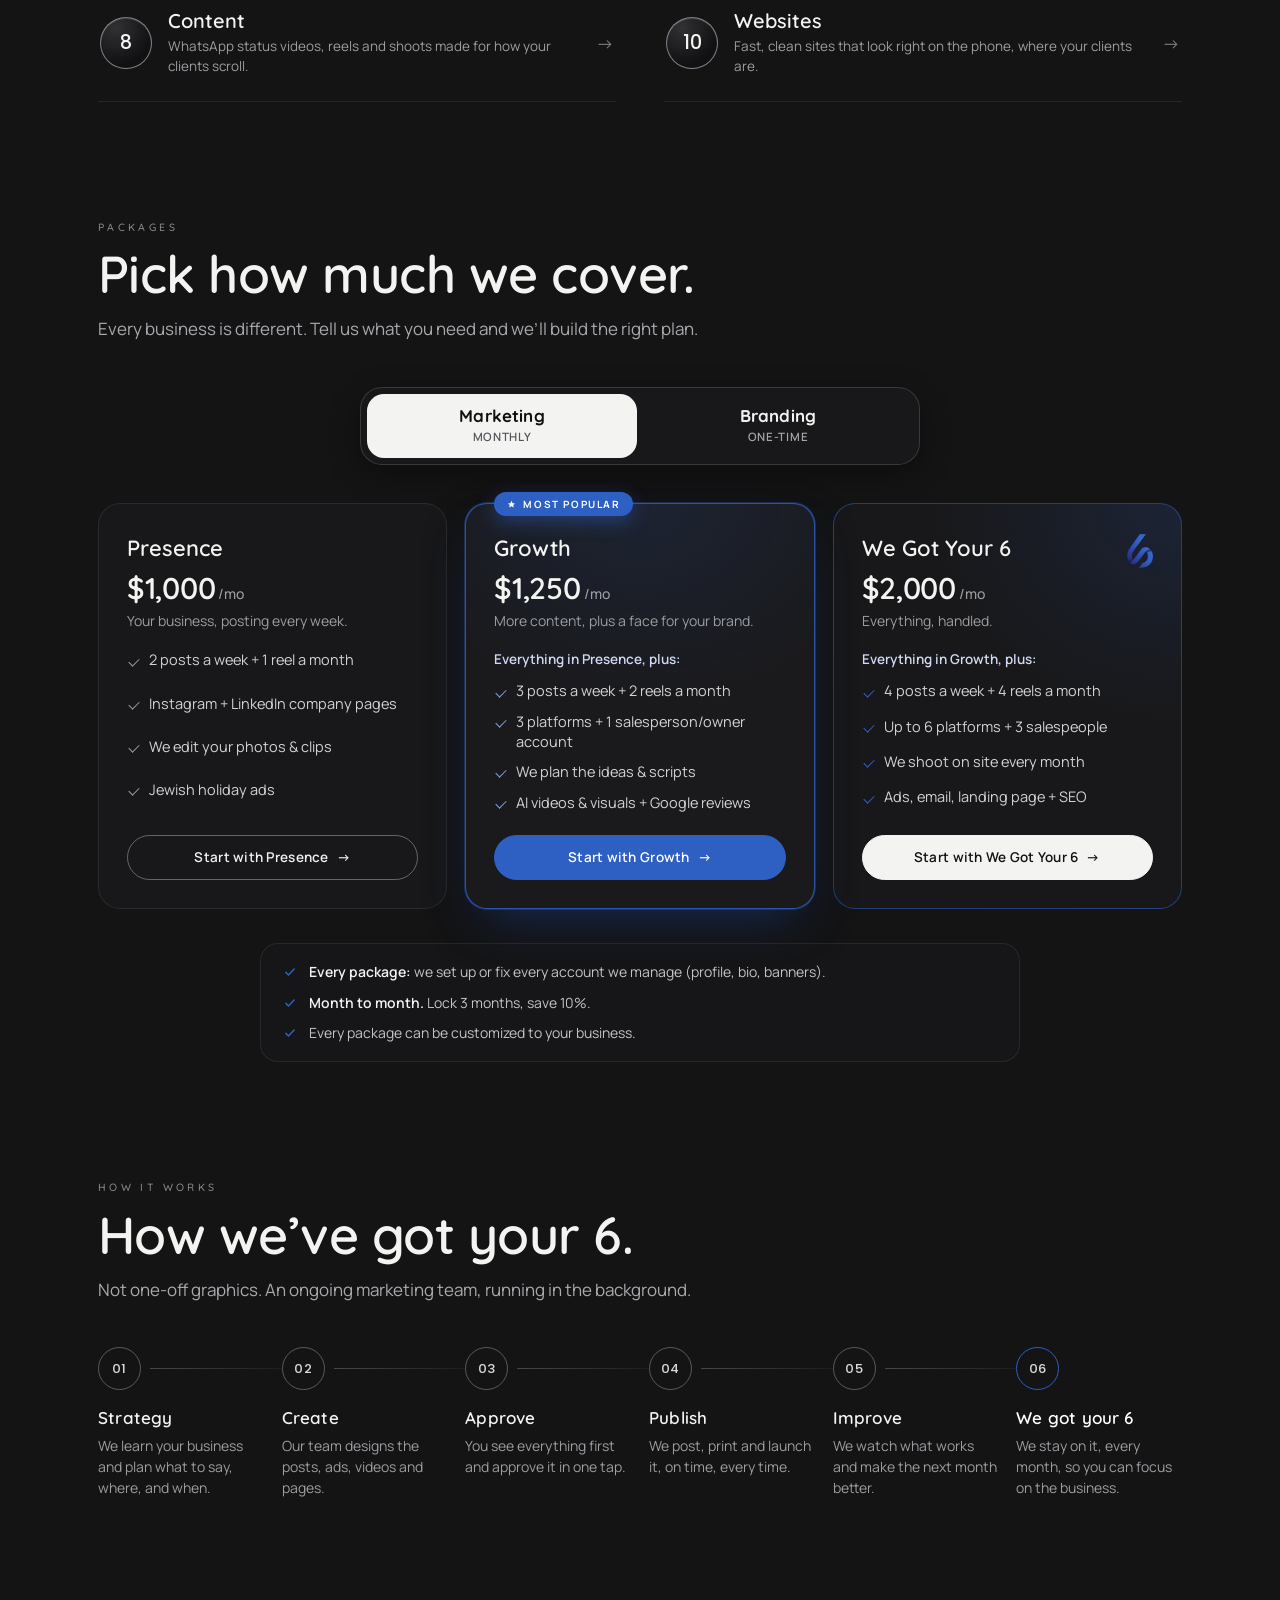
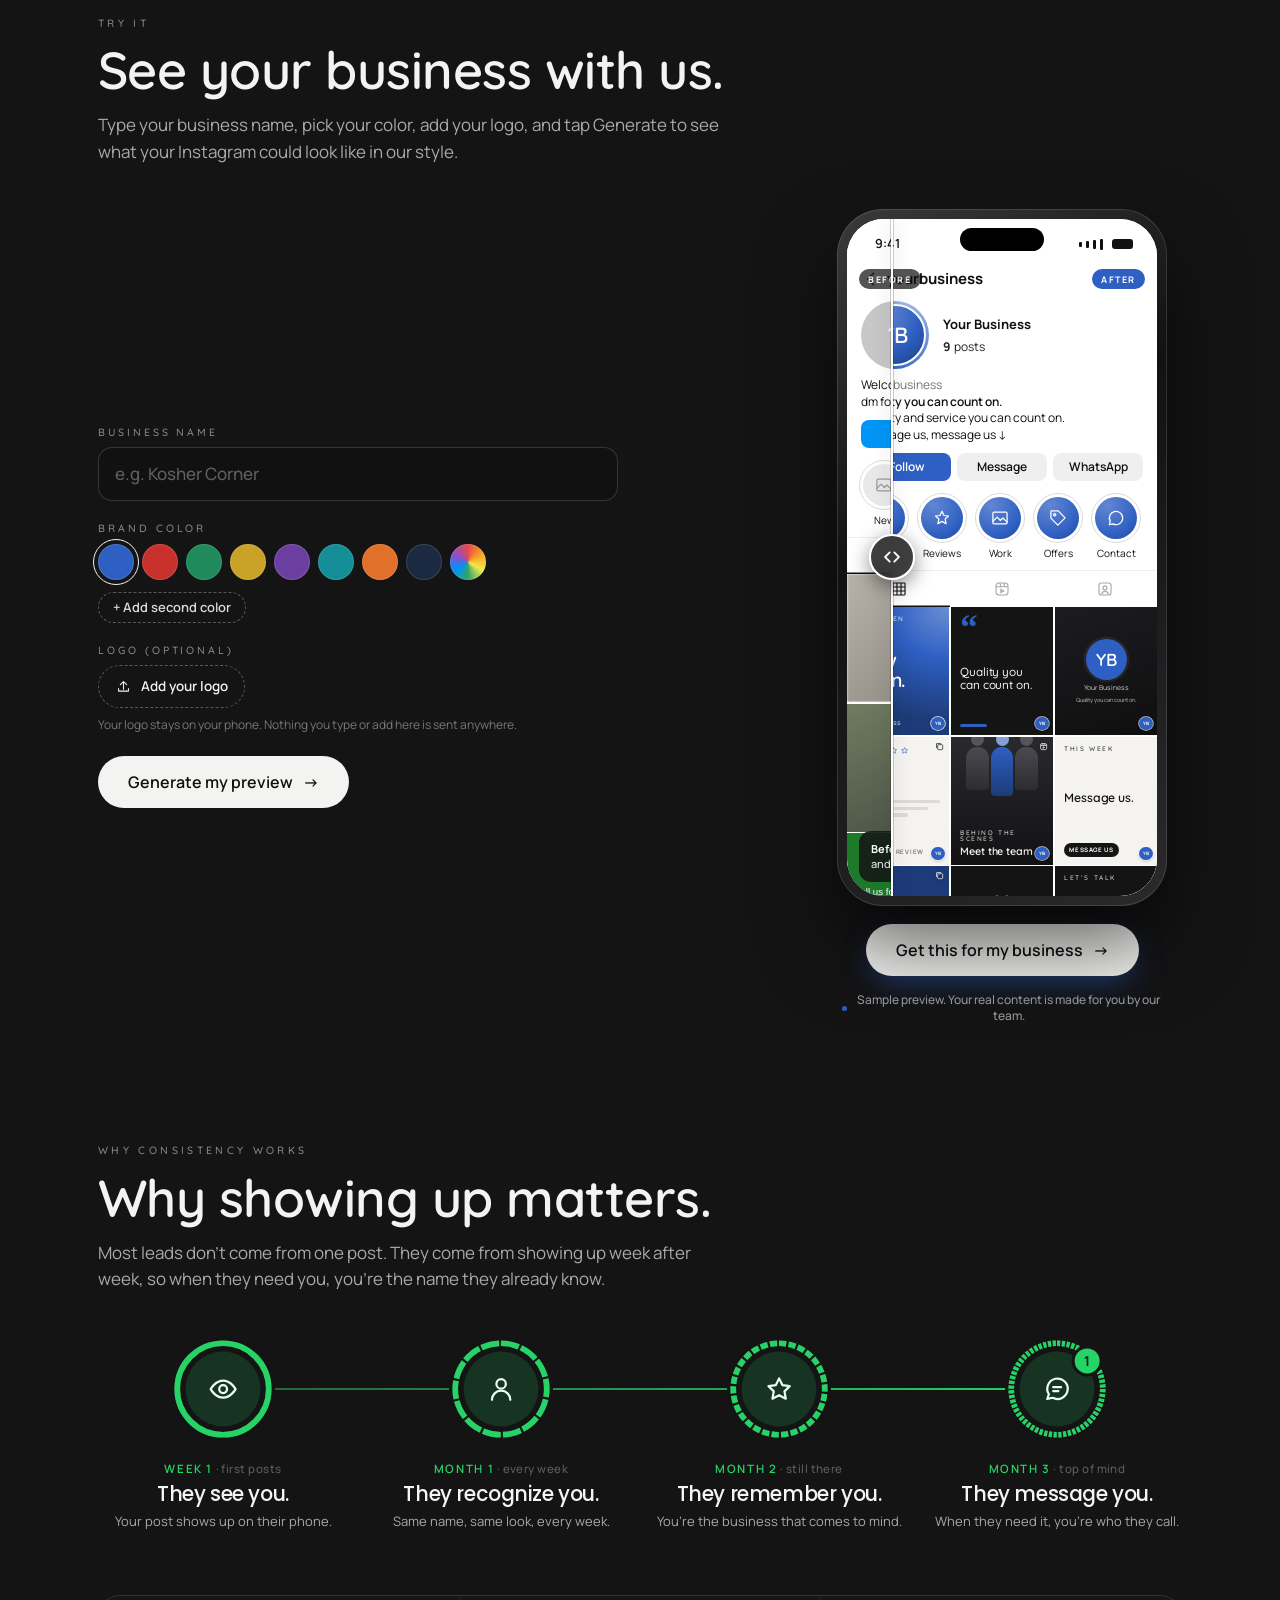
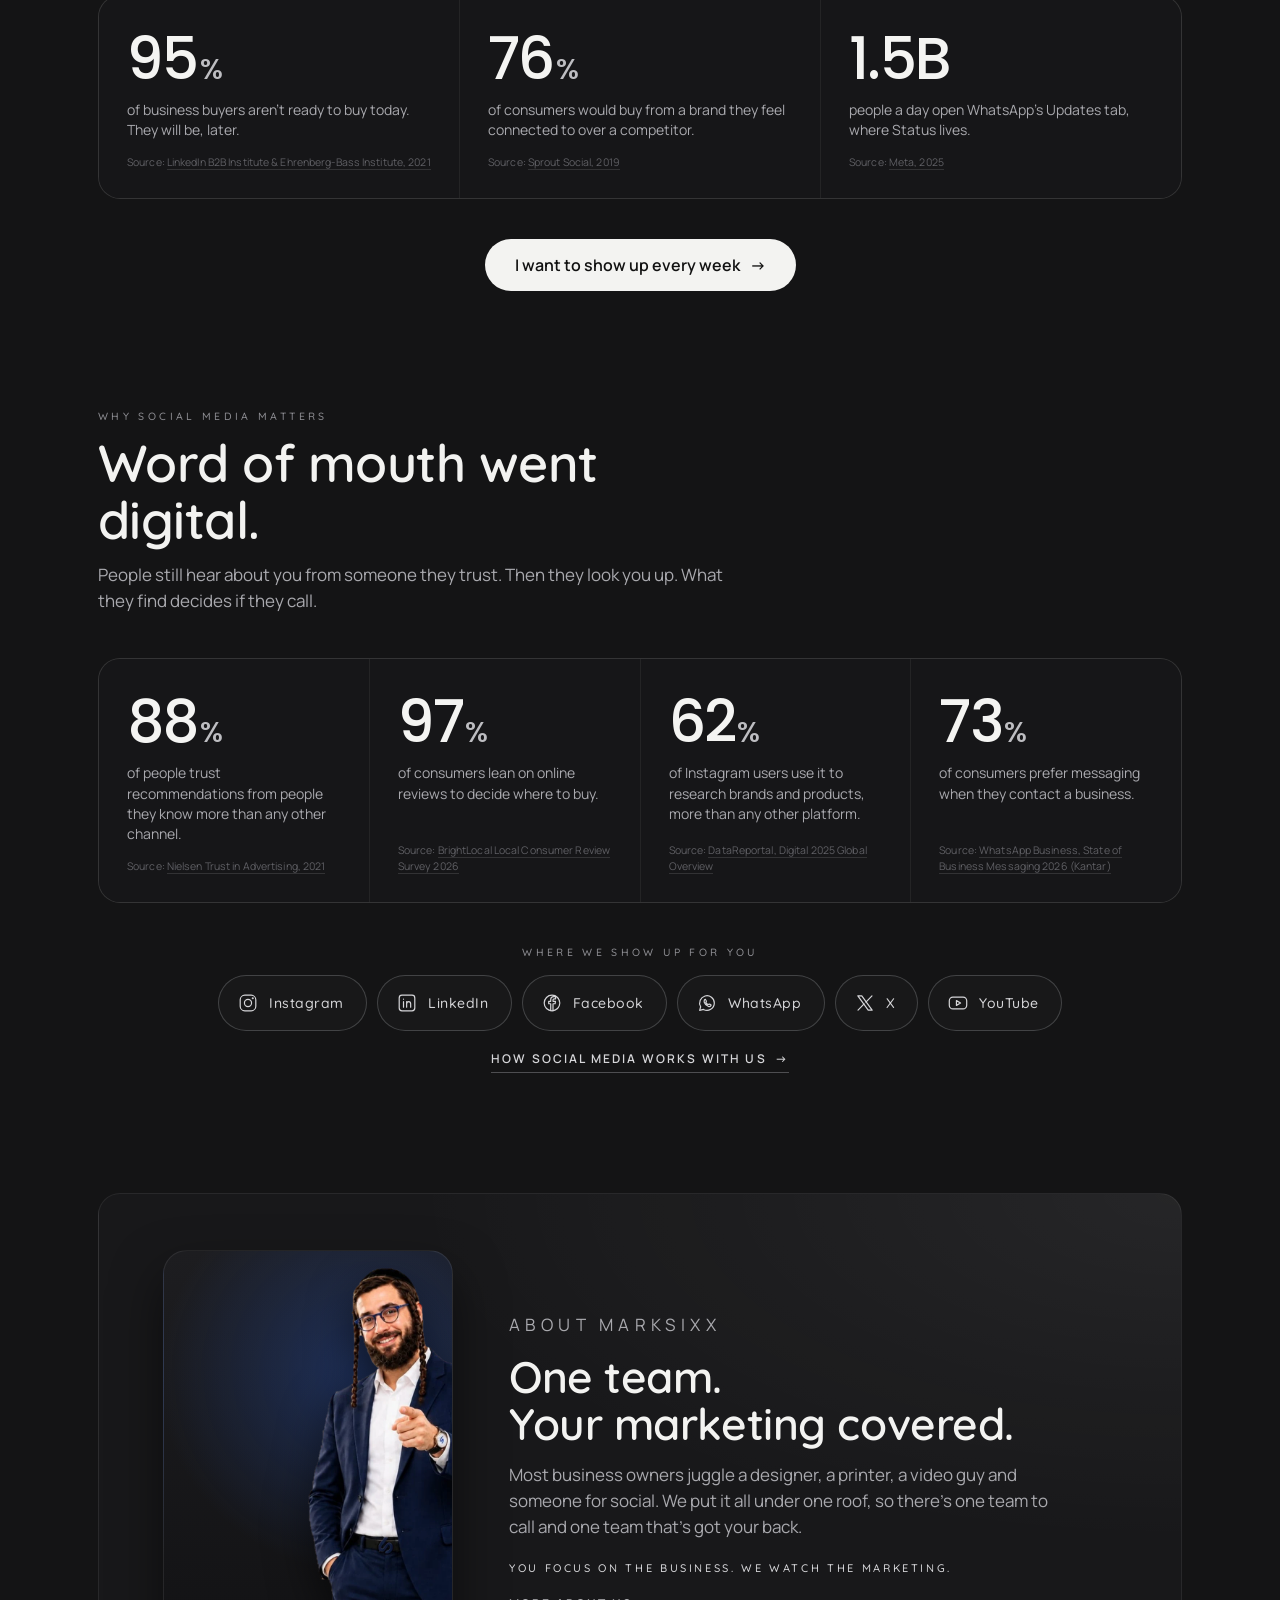
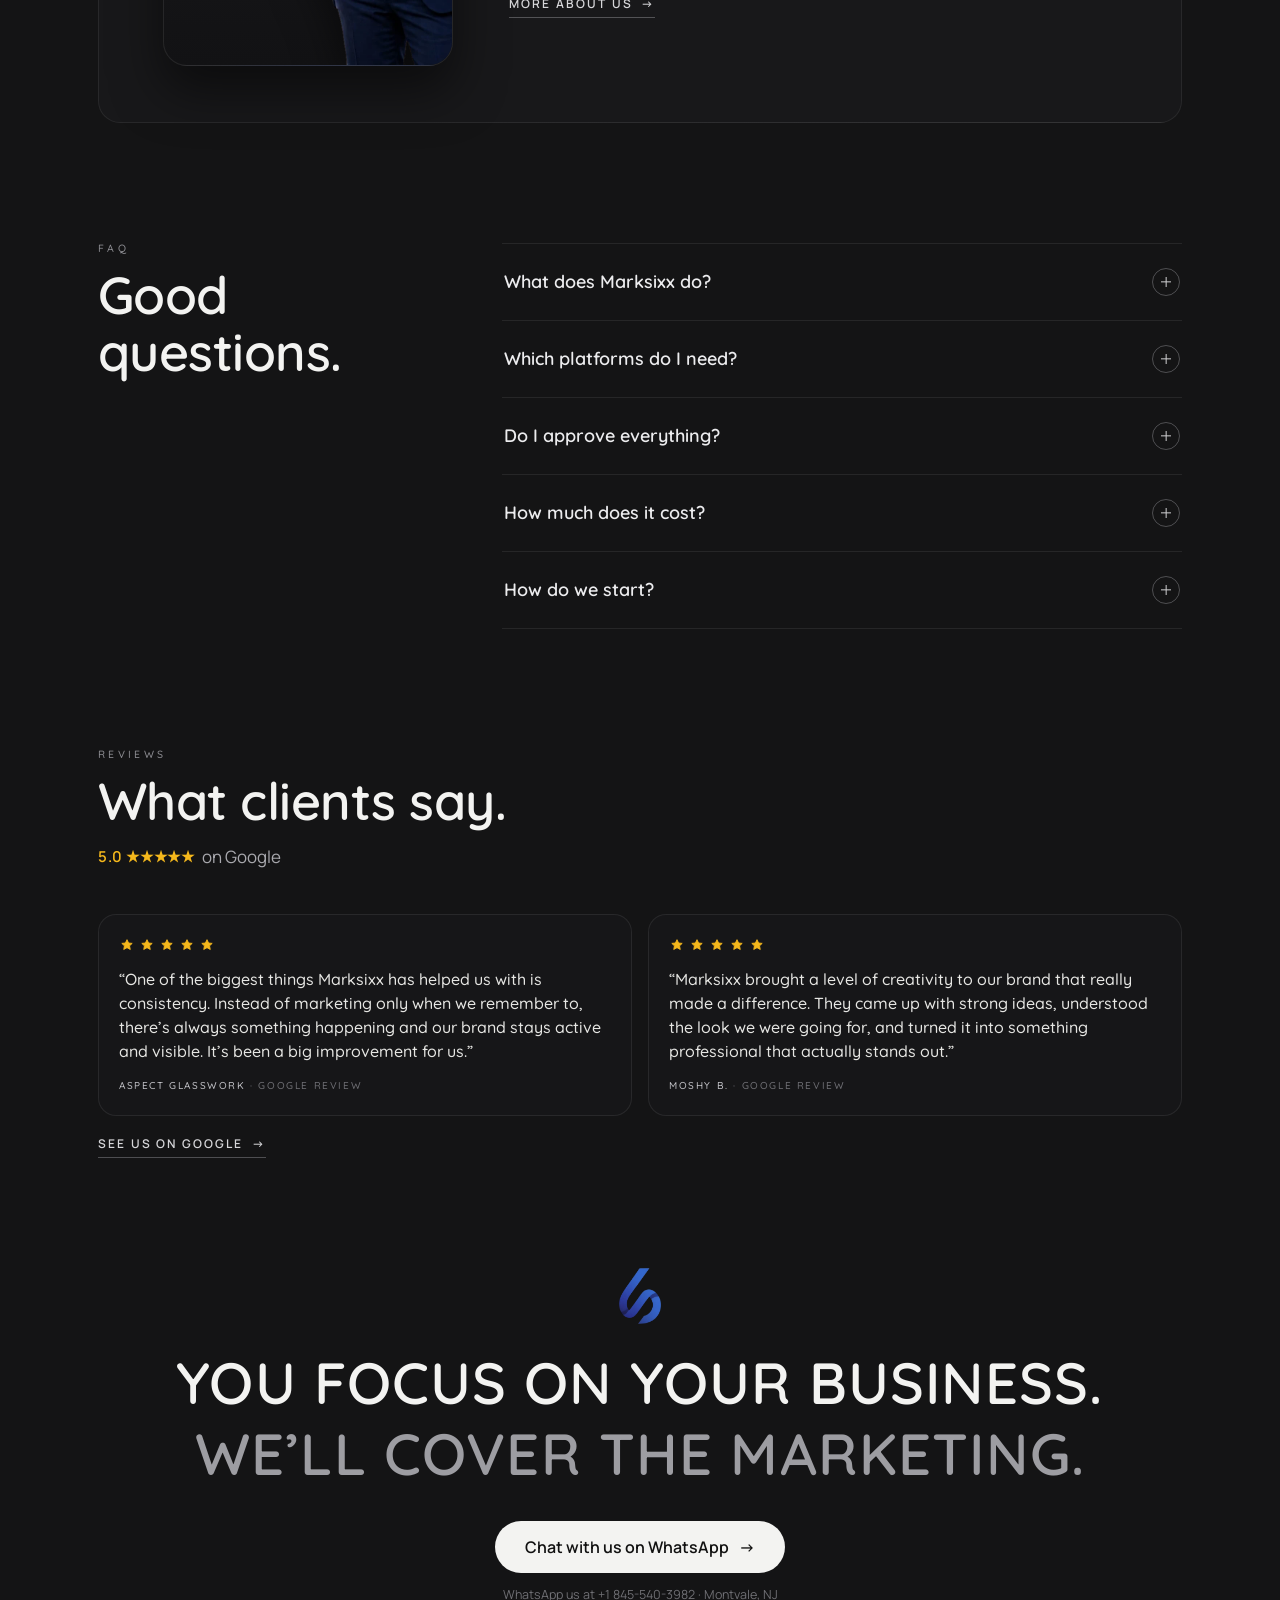
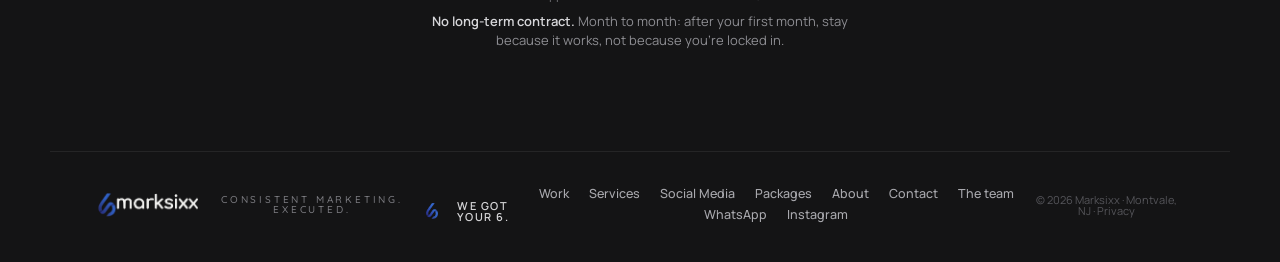
==== commit c7cb17e3: "Lead pop-up: show on every new visit until submitted" ====
--- a/index.html
+++ b/index.html
@@ -217,6 +217,6 @@
 <script src="/assets/v10.js" defer></script>
 <a class="wa6" href="https://wa.me/18455403982?text=Hi%20Marksixx%21%20I%E2%80%99d%20like%20to%20talk%20about%20my%20marketing." target="_blank" rel="noopener" aria-label="Chat with Marksixx on WhatsApp"><img src="/assets/wa6-guy.webp" alt="" width="132" height="132"><span class="wa6-b"><svg viewBox="0 0 24 24" aria-hidden="true"><path d="M12.04 2C6.58 2 2.13 6.45 2.13 11.91c0 1.75.46 3.45 1.32 4.95L2.05 22l5.25-1.38a9.9 9.9 0 0 0 4.74 1.21h.01c5.46 0 9.91-4.45 9.91-9.91A9.85 9.85 0 0 0 12.04 2zm5.8 14.13c-.24.69-1.42 1.32-1.96 1.37-.5.05-1.13.07-1.83-.11-.42-.13-.96-.31-1.65-.61-2.9-1.25-4.79-4.17-4.94-4.36-.14-.2-1.18-1.57-1.18-3 0-1.42.75-2.12 1.01-2.41.27-.29.58-.36.78-.36h.56c.18.01.42-.07.66.5.24.58.83 2.01.9 2.15.07.15.12.32.02.51-.1.2-.15.32-.29.49-.15.17-.31.38-.44.51-.15.15-.3.3-.13.6.17.29.76 1.25 1.63 2.03 1.12 1 2.07 1.31 2.36 1.46.29.15.46.12.63-.07.17-.2.73-.85.92-1.14.2-.29.39-.24.66-.15.27.1 1.71.81 2 .96.29.15.49.22.56.34.07.12.07.71-.17 1.39z"/></svg></span><span class="wa6-t">Chat on WhatsApp</span></a>
 <script src="/assets/nov9b.js?v=1" defer></script><script src="/assets/wa6.js" defer></script>
-<script src="/assets/leadpop-v1.js?v=1" defer></script><script src="/assets/nov9c.js?v=1" defer></script>
+<script src="/assets/leadpop-v2.js?v=1" defer></script><script src="/assets/nov9c.js?v=1" defer></script>
 </body>
 </html>
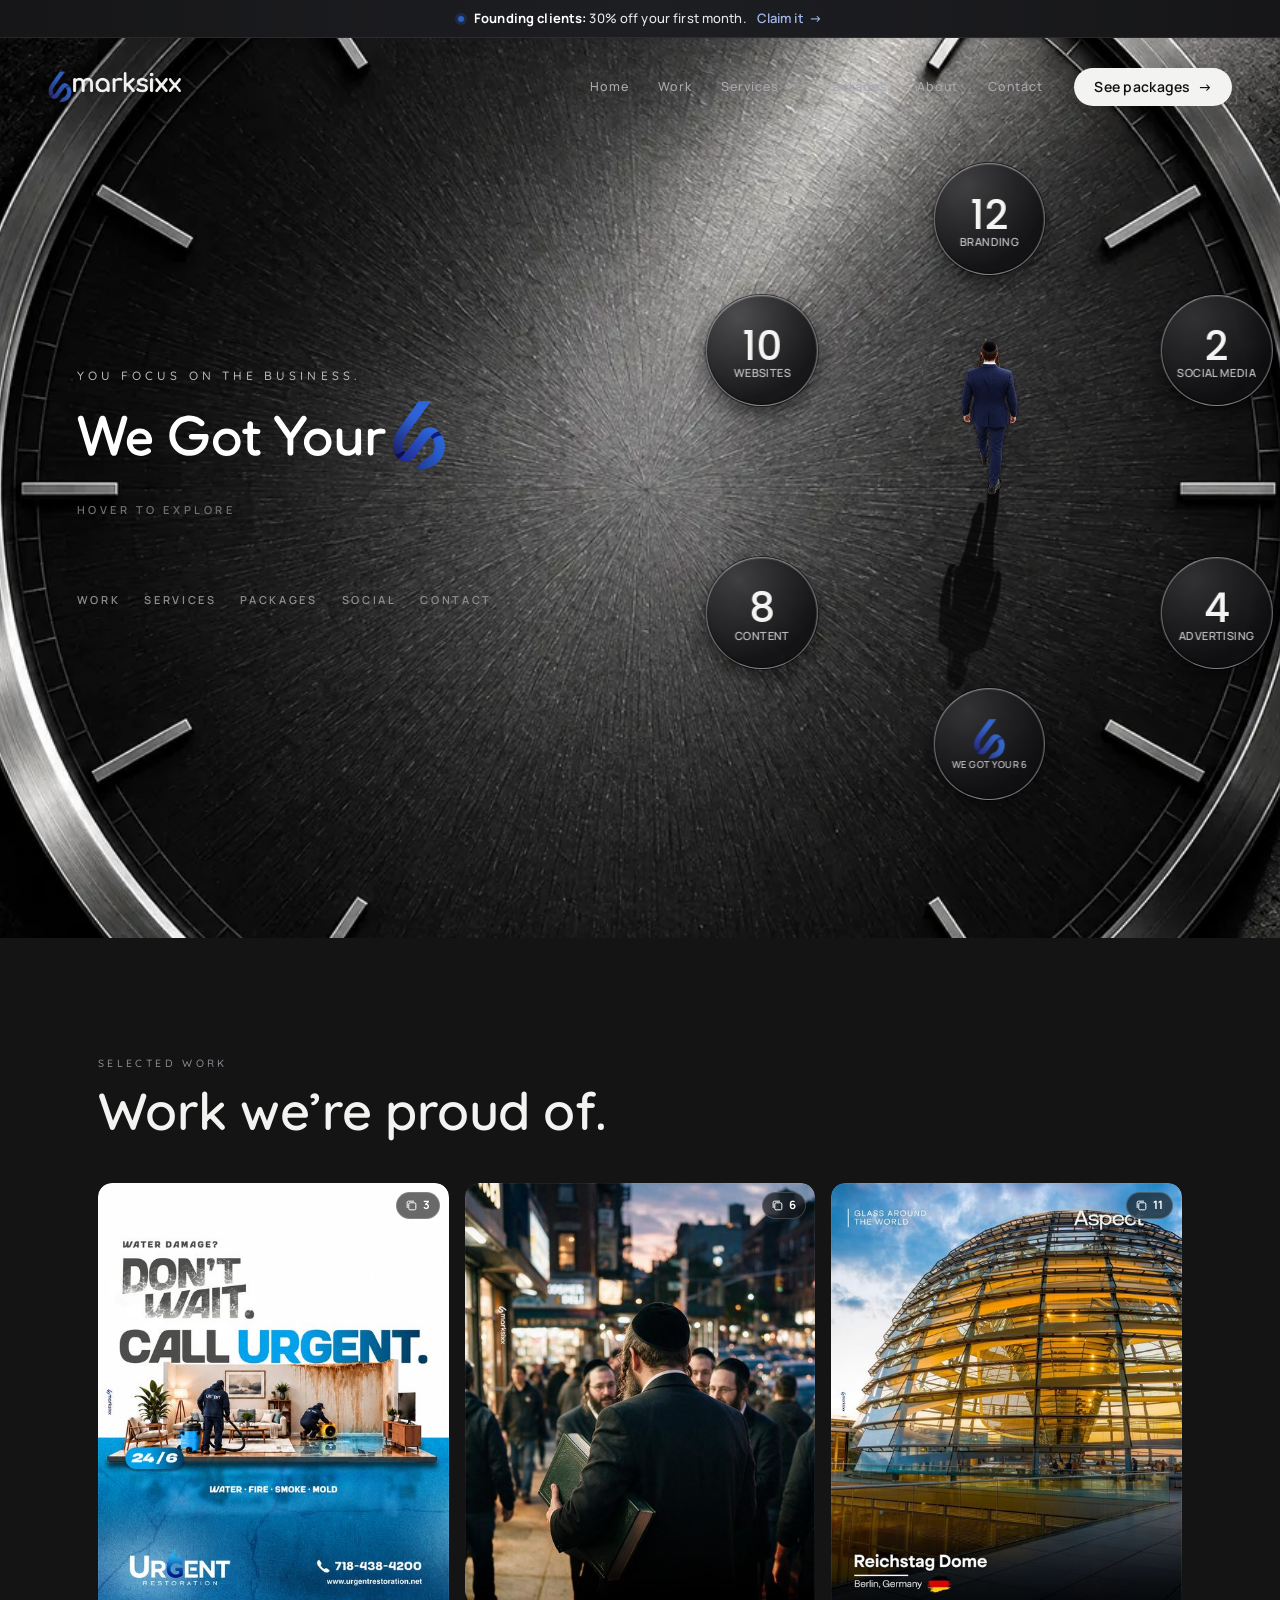
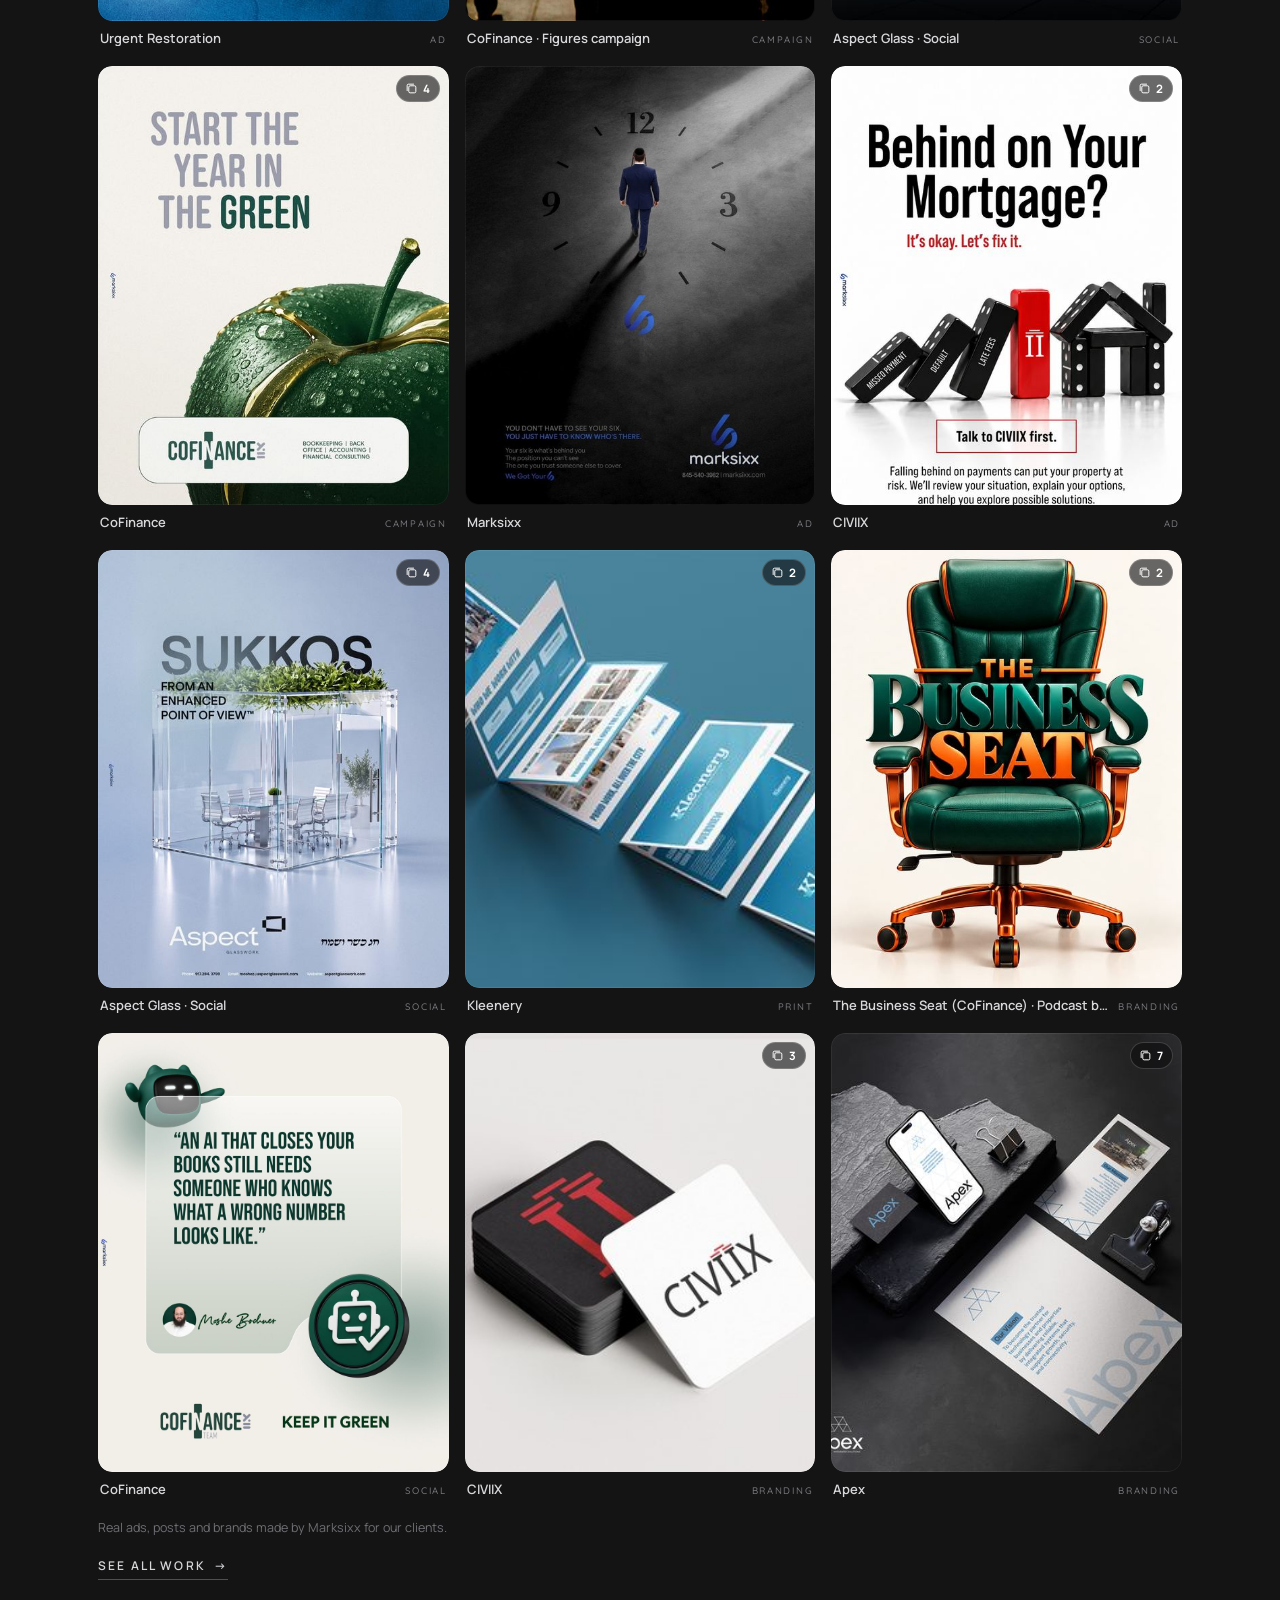
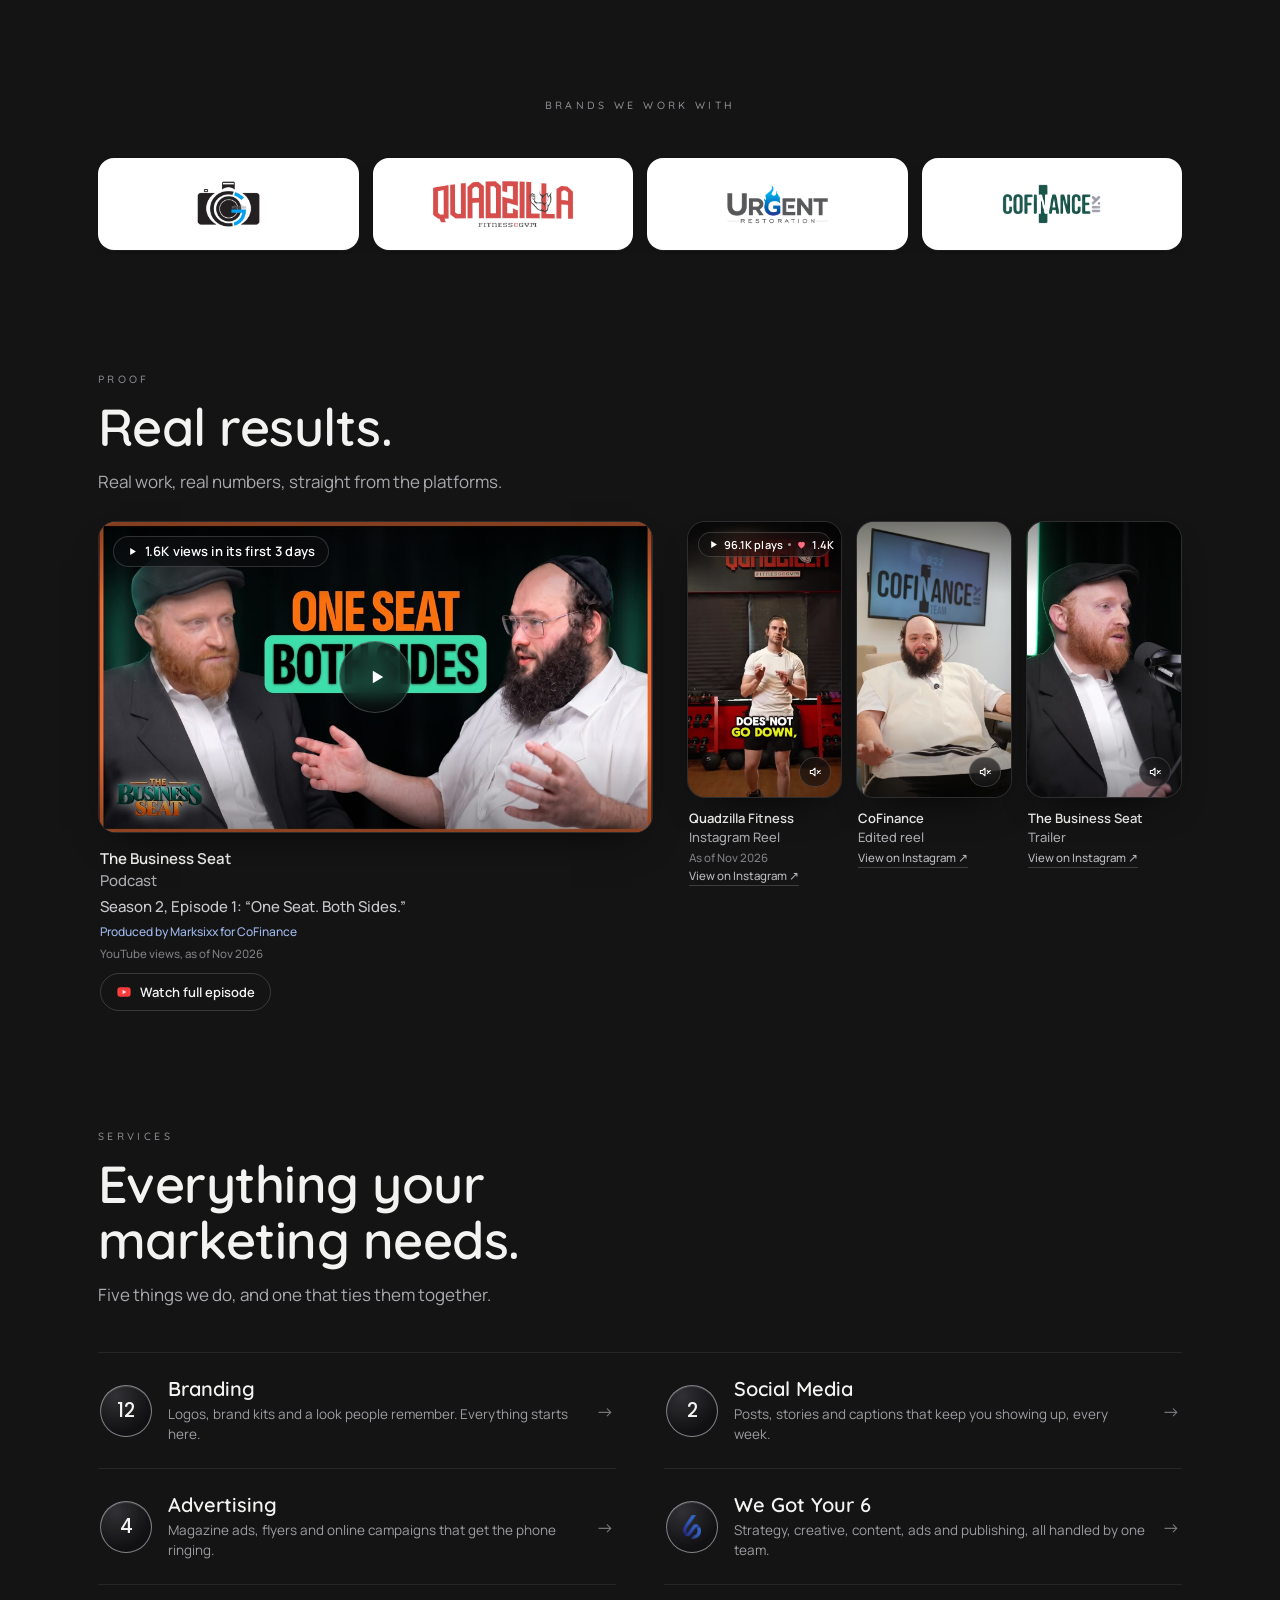
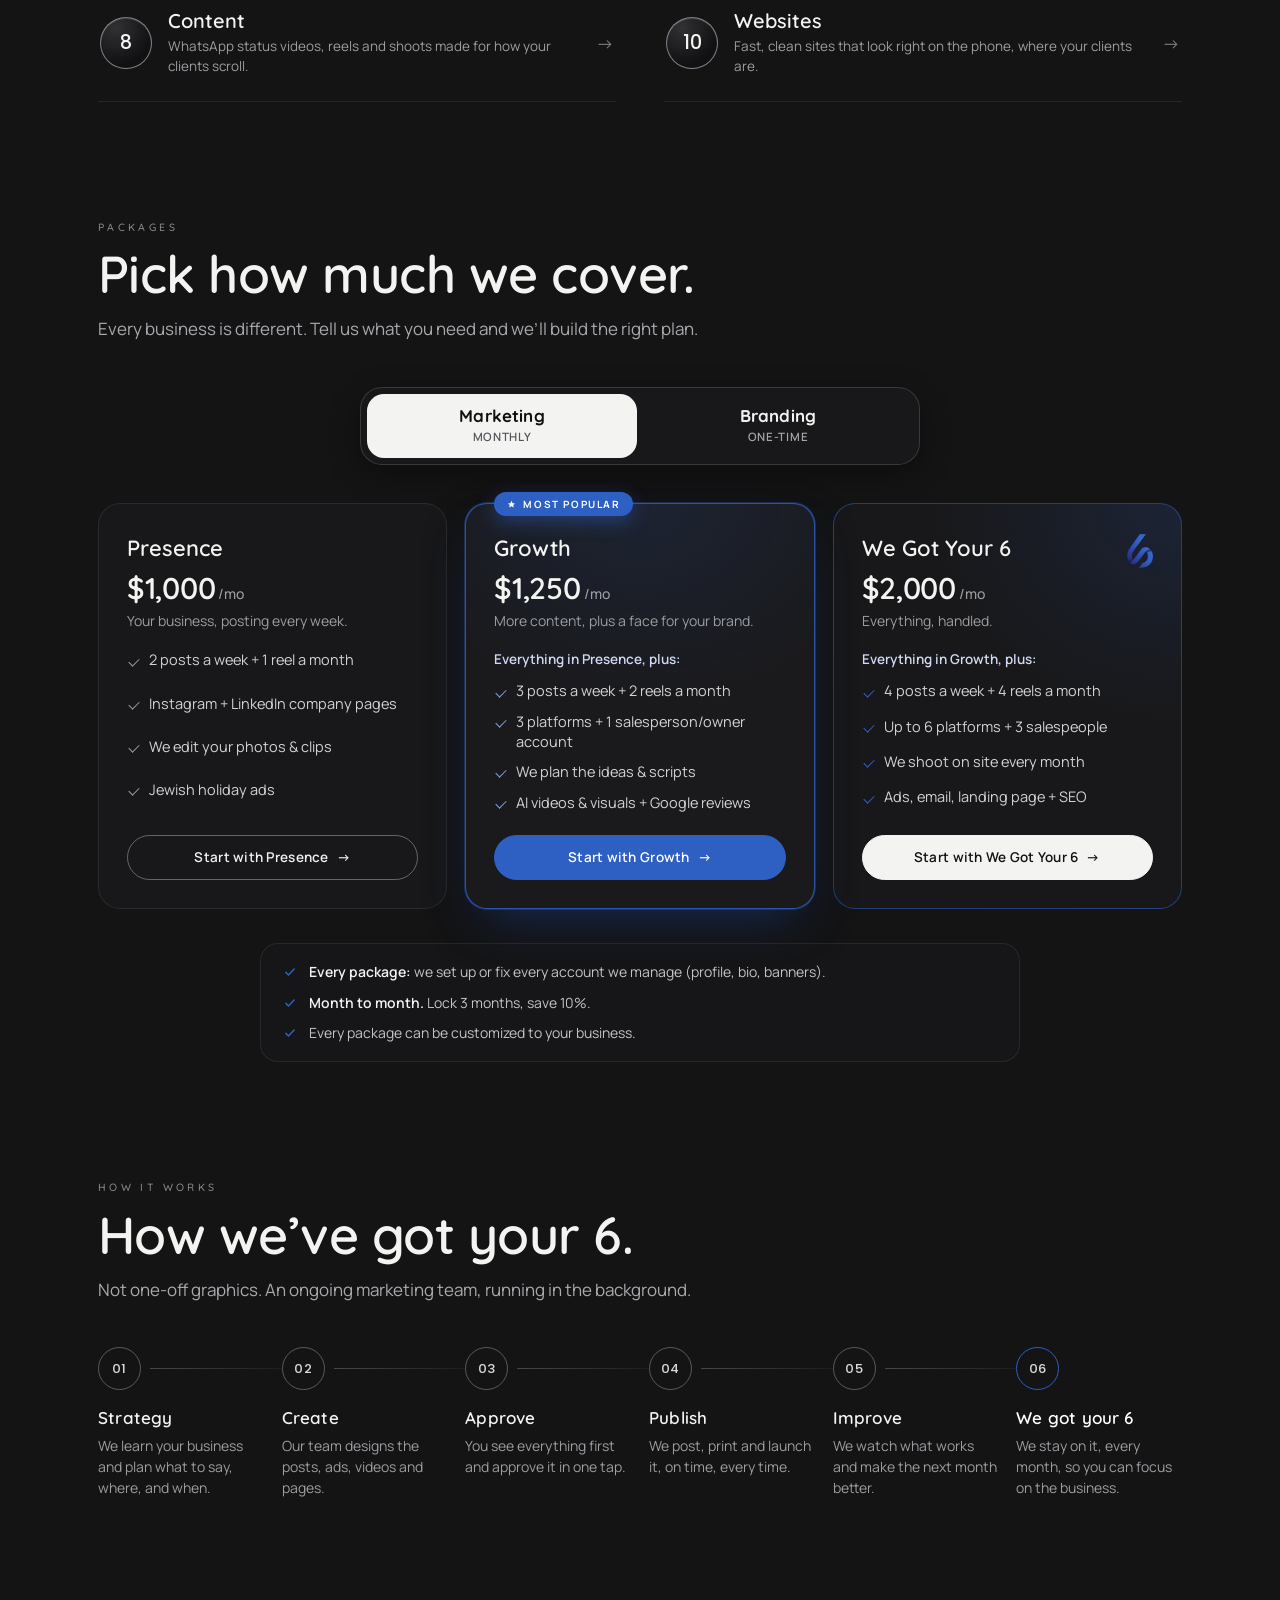
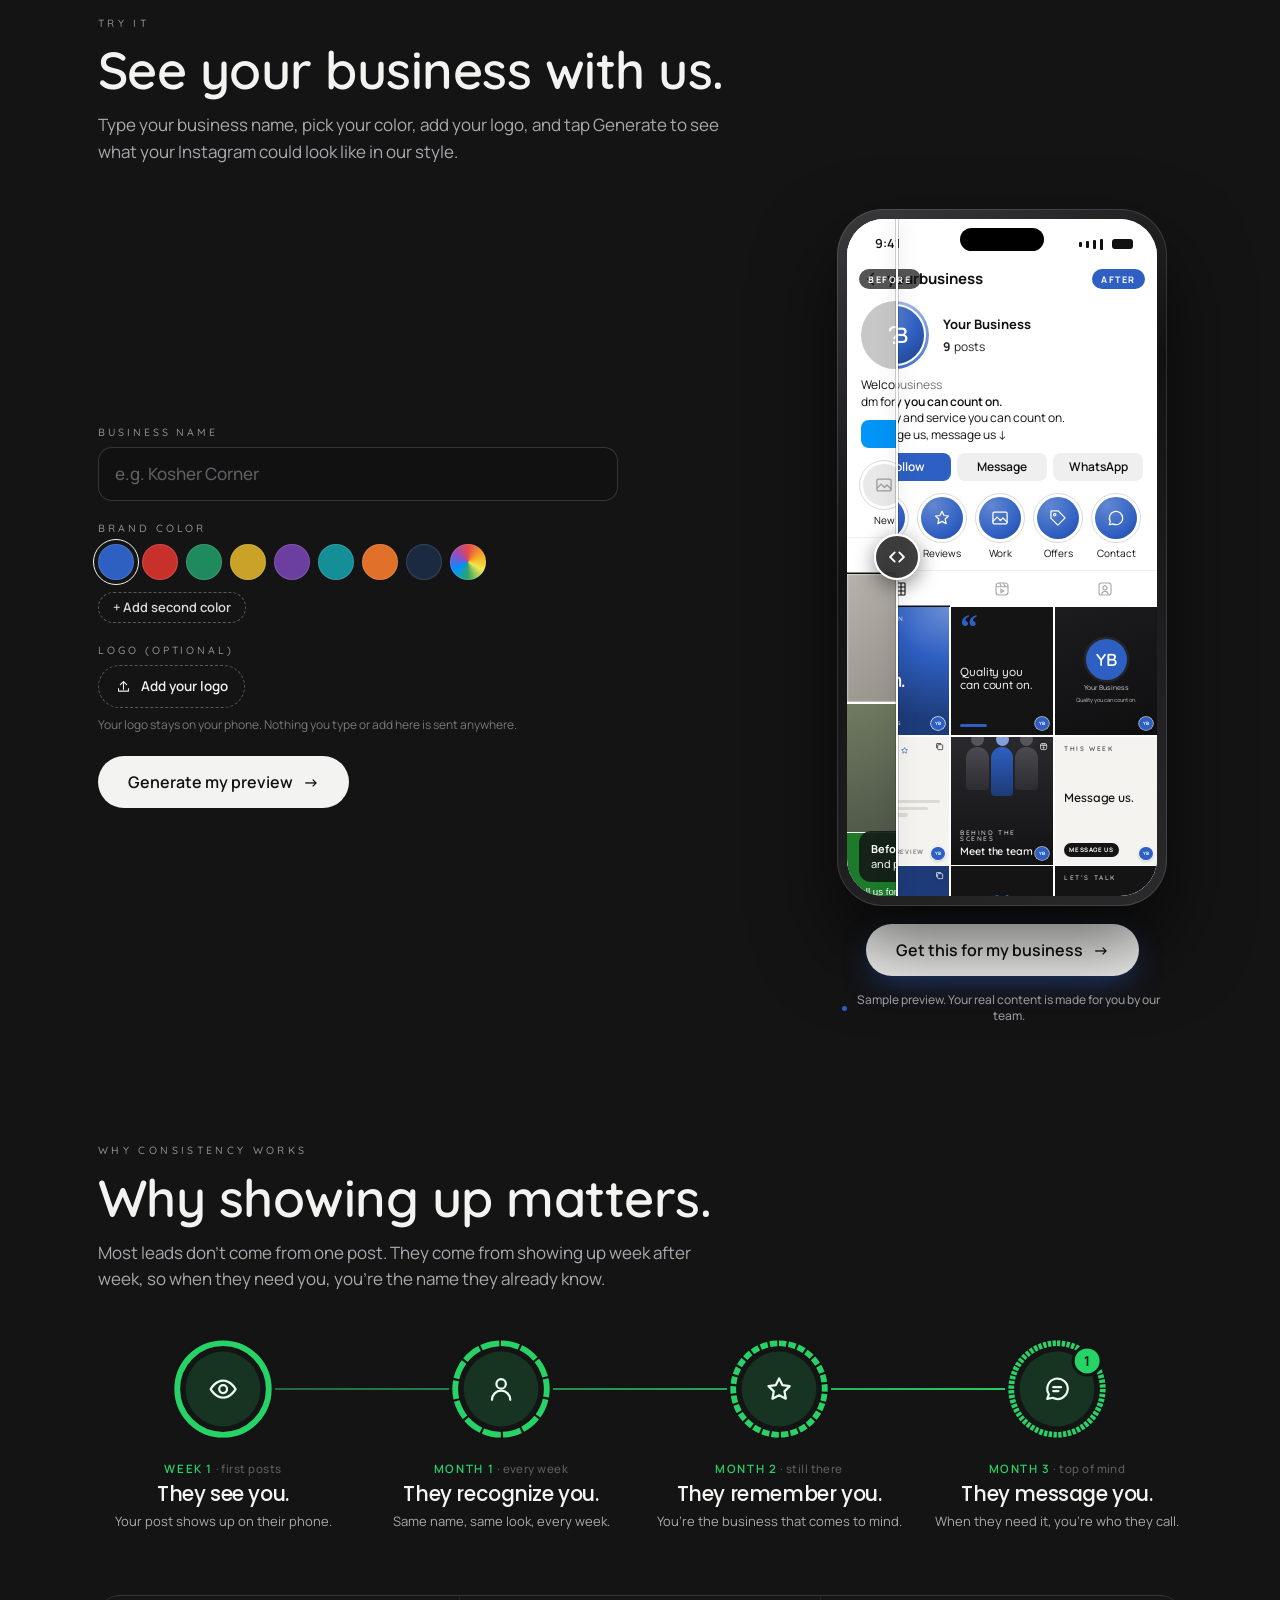
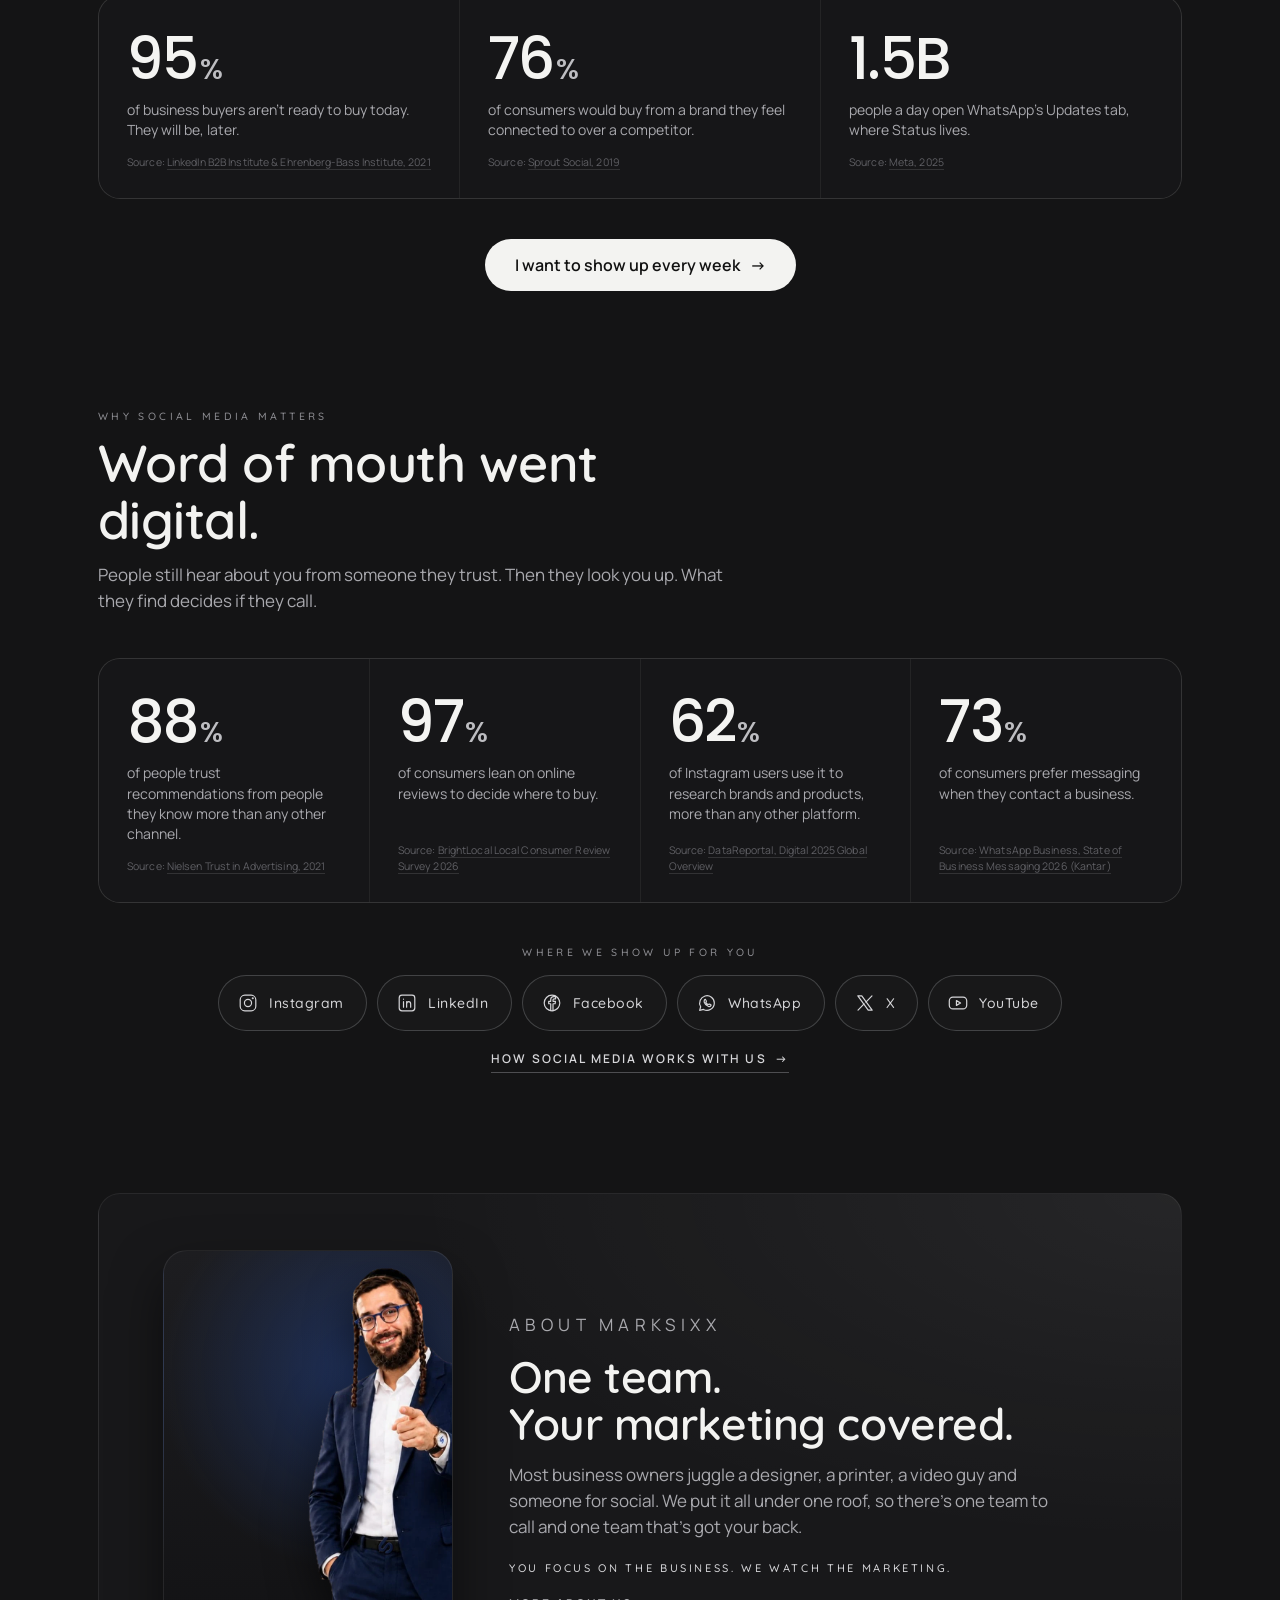
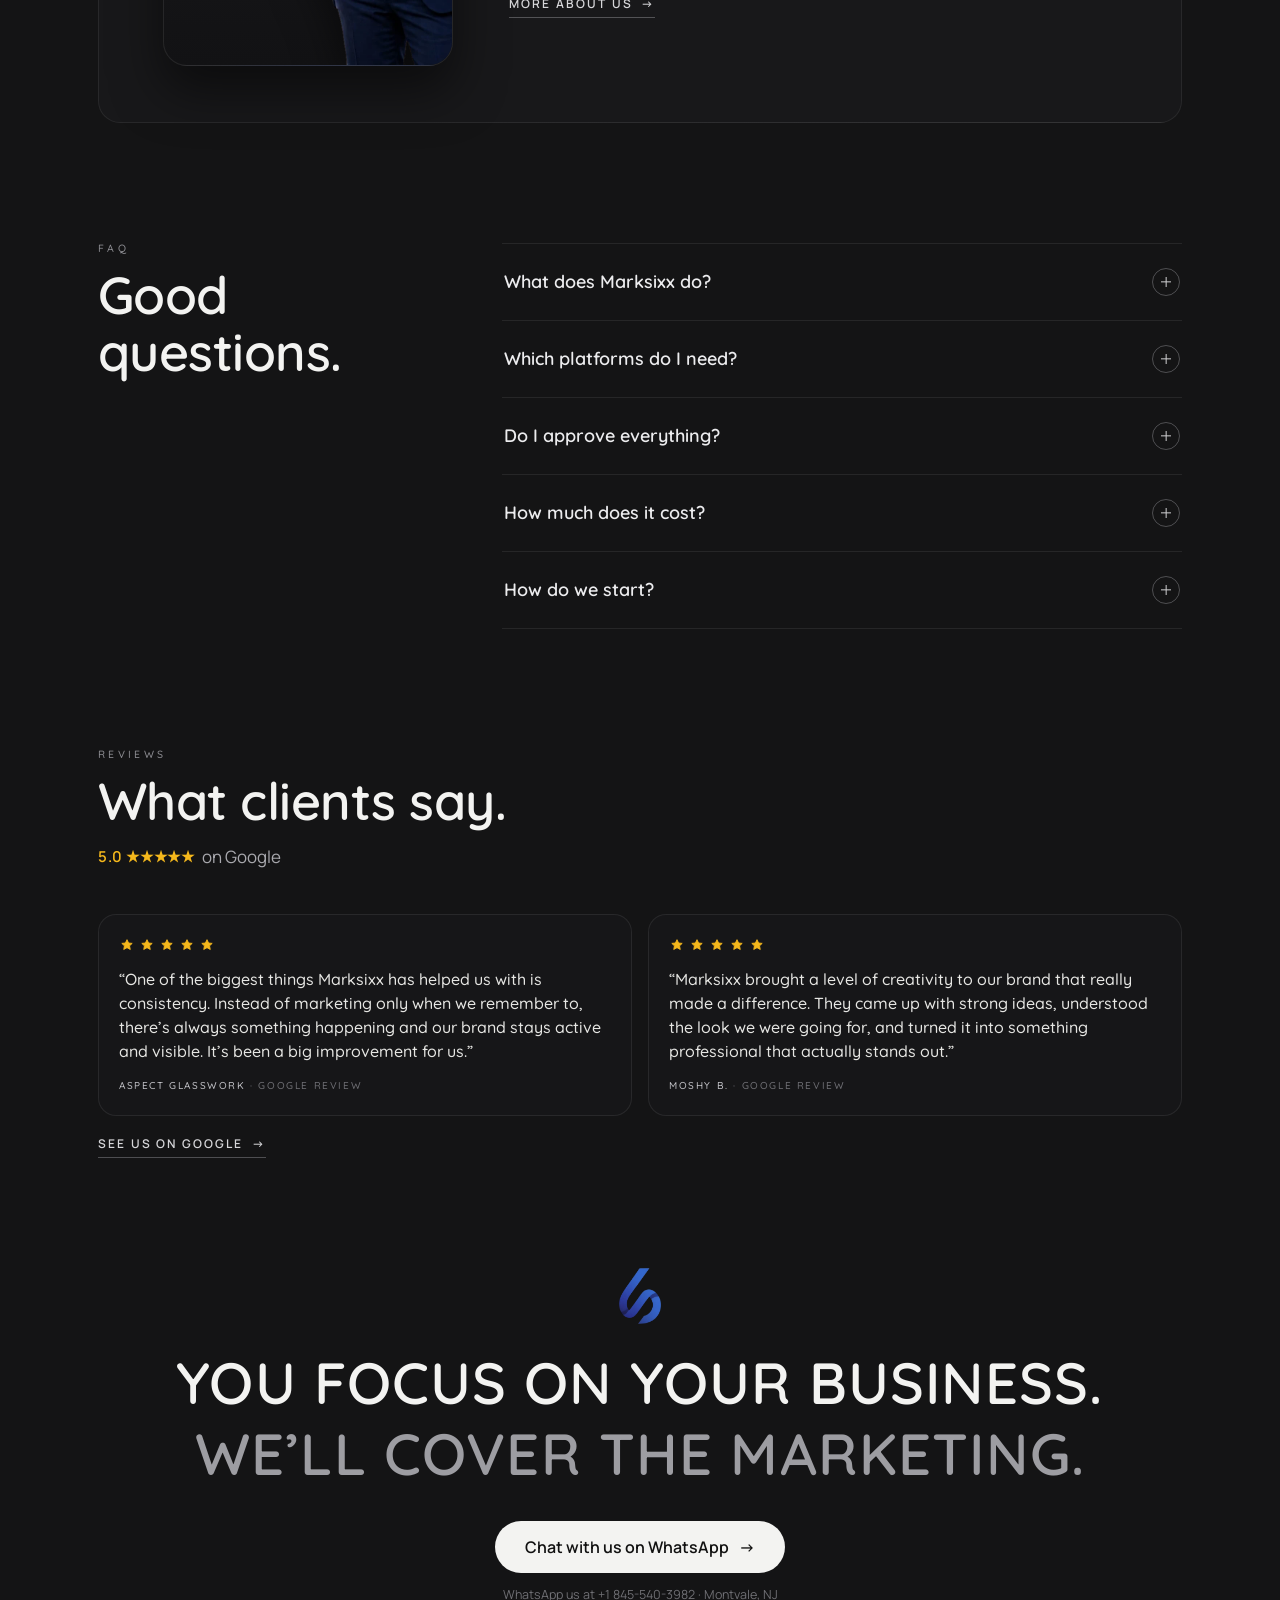
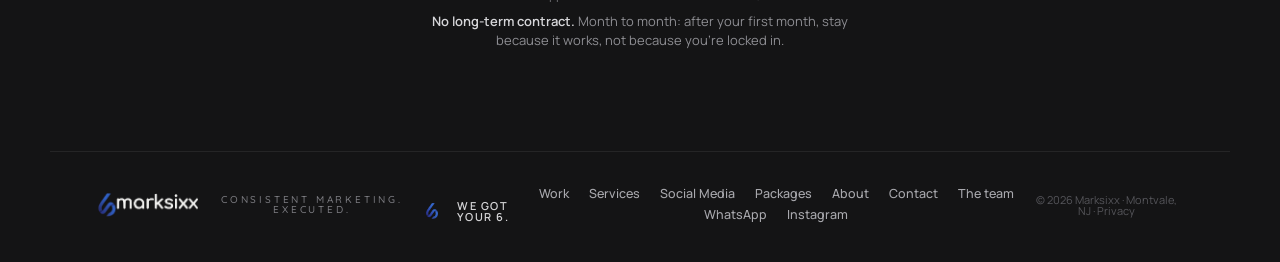
==== commit 8b479d3d: "Update index.html" ====
--- a/index.html
+++ b/index.html
@@ -79,7 +79,7 @@
 
   <section class="sec sec-work" id="work" aria-labelledby="work-h">
     <div class="sec-head"><p class="kicker">Selected work</p><h2 id="work-h">Work we’re proud of.</h2></div>
-    <div class="work-grid w9-grid g9c"><figure class="w w9" data-c="Ad"><button type="button" class="w9-btn" data-p="0" aria-label="Water &amp; fire damage ads: open 3 pieces"><img src="/assets/work9/urgent-ads-01-sm.jpg" srcset="/assets/work9/urgent-ads-01-sm.jpg 520w, /assets/work9/urgent-ads-01.jpg 960w" sizes="(min-width:1300px) 280px, (min-width:900px) 33vw, 50vw" alt="Urgent Restoration: Water &amp; fire damage ads" width="960" height="1200" loading="lazy" decoding="async"><span class="w9-n" aria-hidden="true"><svg viewBox="0 0 24 24" aria-hidden="true"><rect x="7" y="7" width="13" height="13" rx="2.5"/><path d="M4 16.5V6.5A2.5 2.5 0 0 1 6.5 4h10"/></svg>3</span></button><figcaption><span>Urgent Restoration</span><em>Ad</em></figcaption></figure><figure class="w w9" data-c="Campaign"><button type="button" class="w9-btn" data-p="2" aria-label="Figures campaign: open 6 pieces"><img src="/assets/work9/figures-03-sm.jpg" srcset="/assets/work9/figures-03-sm.jpg 520w, /assets/work9/figures-03.jpg 675w" sizes="(min-width:1300px) 280px, (min-width:900px) 33vw, 50vw" alt="CoFinance · Figures campaign: Figures campaign" width="675" height="1200" loading="lazy" decoding="async"><span class="w9-n" aria-hidden="true"><svg viewBox="0 0 24 24" aria-hidden="true"><rect x="7" y="7" width="13" height="13" rx="2.5"/><path d="M4 16.5V6.5A2.5 2.5 0 0 1 6.5 4h10"/></svg>6</span></button><figcaption><span>CoFinance · Figures campaign</span><em>Campaign</em></figcaption></figure><figure class="w w9" data-c="Social"><button type="button" class="w9-btn" data-p="3" aria-label="Glass Around the World: open 11 pieces"><img src="/assets/work9/glass-around-the-world-03-sm.jpg" srcset="/assets/work9/glass-around-the-world-03-sm.jpg 520w, /assets/work9/glass-around-the-world-03.jpg 960w" sizes="(min-width:1300px) 280px, (min-width:900px) 33vw, 50vw" alt="Aspect Glass · Social: Glass Around the World" width="960" height="1200" loading="lazy" decoding="async"><span class="w9-n" aria-hidden="true"><svg viewBox="0 0 24 24" aria-hidden="true"><rect x="7" y="7" width="13" height="13" rx="2.5"/><path d="M4 16.5V6.5A2.5 2.5 0 0 1 6.5 4h10"/></svg>11</span></button><figcaption><span>Aspect Glass · Social</span><em>Social</em></figcaption></figure><figure class="w w9" data-c="Campaign"><button type="button" class="w9-btn" data-p="4" aria-label="In the green: open 4 pieces"><img src="/assets/work9/in-the-green-02-sm.jpg" srcset="/assets/work9/in-the-green-02-sm.jpg 520w, /assets/work9/in-the-green-02.jpg 960w" sizes="(min-width:1300px) 280px, (min-width:900px) 33vw, 50vw" alt="CoFinance: In the green" width="960" height="1200" loading="lazy" decoding="async"><span class="w9-n" aria-hidden="true"><svg viewBox="0 0 24 24" aria-hidden="true"><rect x="7" y="7" width="13" height="13" rx="2.5"/><path d="M4 16.5V6.5A2.5 2.5 0 0 1 6.5 4h10"/></svg>4</span></button><figcaption><span>CoFinance</span><em>Campaign</em></figcaption></figure><figure class="w w9" data-c="Ad"><button type="button" class="w9-btn" data-p="5" aria-label="Clock ad: open"><img src="/assets/work9/clock-ad-01-v15c-sm.jpg" srcset="/assets/work9/clock-ad-01-v15c-sm.jpg 520w, /assets/work9/clock-ad-01-v15c.jpg 927w" sizes="(min-width:1300px) 280px, (min-width:900px) 33vw, 50vw" alt="Marksixx: Clock ad" width="927" height="1200" loading="lazy" decoding="async"></button><figcaption><span>Marksixx</span><em>Ad</em></figcaption></figure><figure class="w w9" data-c="Ad"><button type="button" class="w9-btn" data-p="6" aria-label="SBA loan &amp; mortgage ads: open 2 pieces"><img src="/assets/work9/civiix-ads-02-sm.jpg" srcset="/assets/work9/civiix-ads-02-sm.jpg 520w, /assets/work9/civiix-ads-02.jpg 675w" sizes="(min-width:1300px) 280px, (min-width:900px) 33vw, 50vw" alt="CIVIIX: SBA loan &amp; mortgage ads" width="675" height="1200" loading="lazy" decoding="async"><span class="w9-n" aria-hidden="true"><svg viewBox="0 0 24 24" aria-hidden="true"><rect x="7" y="7" width="13" height="13" rx="2.5"/><path d="M4 16.5V6.5A2.5 2.5 0 0 1 6.5 4h10"/></svg>2</span></button><figcaption><span>CIVIIX</span><em>Ad</em></figcaption></figure><figure class="w w9" data-c="Social"><button type="button" class="w9-btn" data-p="7" aria-label="Seasonal posts: open 4 pieces"><img src="/assets/work9/aspect-seasonal-03-sm.jpg" srcset="/assets/work9/aspect-seasonal-03-sm.jpg 520w, /assets/work9/aspect-seasonal-03.jpg 960w" sizes="(min-width:1300px) 280px, (min-width:900px) 33vw, 50vw" alt="Aspect Glass · Social: Seasonal posts" width="960" height="1200" loading="lazy" decoding="async"><span class="w9-n" aria-hidden="true"><svg viewBox="0 0 24 24" aria-hidden="true"><rect x="7" y="7" width="13" height="13" rx="2.5"/><path d="M4 16.5V6.5A2.5 2.5 0 0 1 6.5 4h10"/></svg>4</span></button><figcaption><span>Aspect Glass · Social</span><em>Social</em></figcaption></figure><figure class="w w9" data-c="Print"><button type="button" class="w9-btn" data-p="20" aria-label="Kleenery: open 2 pieces"><img src="/assets/work9/kleenery-flyer-sm.jpg" srcset="/assets/work9/kleenery-flyer-sm.jpg 520w, /assets/work9/kleenery-flyer.jpg 1200w" sizes="(min-width:1300px) 280px, (min-width:900px) 33vw, 50vw" alt="Kleenery: Kleenery" width="1200" height="718" loading="lazy" decoding="async"><span class="w9-n" aria-hidden="true"><svg viewBox="0 0 24 24" aria-hidden="true"><rect x="7" y="7" width="13" height="13" rx="2.5"/><path d="M4 16.5V6.5A2.5 2.5 0 0 1 6.5 4h10"/></svg>2</span></button><figcaption><span>Kleenery</span><em>Print</em></figcaption></figure><figure class="w w9" data-c="Branding"><button type="button" class="w9-btn" data-p="9" aria-label="The Business Seat: open 2 pieces"><img src="/assets/work9/business-seat-01-sm.jpg" srcset="/assets/work9/business-seat-01-sm.jpg 520w, /assets/work9/business-seat-01.jpg 960w" sizes="(min-width:1300px) 280px, (min-width:900px) 33vw, 50vw" alt="The Business Seat (CoFinance) · Podcast branding: The Business Seat" width="960" height="1200" loading="lazy" decoding="async"><span class="w9-n" aria-hidden="true"><svg viewBox="0 0 24 24" aria-hidden="true"><rect x="7" y="7" width="13" height="13" rx="2.5"/><path d="M4 16.5V6.5A2.5 2.5 0 0 1 6.5 4h10"/></svg>2</span></button><figcaption><span>The Business Seat (CoFinance) · Podcast branding</span><em>Branding</em></figcaption></figure><figure class="w w9" data-c="Social"><button type="button" class="w9-btn" data-p="10" aria-label="&quot;Get your Yom Tov ads ready&quot;: open"><img src="/assets/work9/yom-tov-01-sm.jpg" srcset="/assets/work9/yom-tov-01-sm.jpg 520w, /assets/work9/yom-tov-01.jpg 960w" sizes="(min-width:1300px) 280px, (min-width:900px) 33vw, 50vw" alt="Marksixx: &quot;Get your Yom Tov ads ready&quot;" width="960" height="1200" loading="lazy" decoding="async"></button><figcaption><span>Marksixx</span><em>Social</em></figcaption></figure><figure class="w w9" data-c="Branding"><button type="button" class="w9-btn" data-p="12" aria-label="CIVIIX brand identity: open 3 pieces"><img src="/assets/work9/civiix-brand-coasters-sm.jpg" srcset="/assets/work9/civiix-brand-coasters-sm.jpg 520w, /assets/work9/civiix-brand-coasters.jpg 1200w" sizes="(min-width:1300px) 280px, (min-width:900px) 33vw, 50vw" alt="CIVIIX: CIVIIX brand identity" width="1200" height="900" loading="lazy" decoding="async"><span class="w9-n" aria-hidden="true"><svg viewBox="0 0 24 24" aria-hidden="true"><rect x="7" y="7" width="13" height="13" rx="2.5"/><path d="M4 16.5V6.5A2.5 2.5 0 0 1 6.5 4h10"/></svg>3</span></button><figcaption><span>CIVIIX</span><em>Branding</em></figcaption></figure><figure class="w w9" data-c="Branding"><button type="button" class="w9-btn" data-p="13" aria-label="Apex brand identity: open 7 pieces"><img src="/assets/work9/apex-stationery-sm.jpg" srcset="/assets/work9/apex-stationery-sm.jpg 520w, /assets/work9/apex-stationery.jpg 1200w" sizes="(min-width:1300px) 280px, (min-width:900px) 33vw, 50vw" alt="Apex: Apex brand identity" width="1200" height="1200" loading="lazy" decoding="async"><span class="w9-n" aria-hidden="true"><svg viewBox="0 0 24 24" aria-hidden="true"><rect x="7" y="7" width="13" height="13" rx="2.5"/><path d="M4 16.5V6.5A2.5 2.5 0 0 1 6.5 4h10"/></svg>7</span></button><figcaption><span>Apex</span><em>Branding</em></figcaption></figure></div>
+    <div class="work-grid w9-grid g9c"><figure class="w w9" data-c="Ad"><button type="button" class="w9-btn" data-p="0" aria-label="Water &amp; fire damage ads: open 3 pieces"><img src="/assets/work9/urgent-ads-01-sm.jpg" srcset="/assets/work9/urgent-ads-01-sm.jpg 520w, /assets/work9/urgent-ads-01.jpg 960w" sizes="(min-width:1300px) 280px, (min-width:900px) 33vw, 50vw" alt="Urgent Restoration: Water &amp; fire damage ads" width="960" height="1200" loading="lazy" decoding="async"><span class="w9-n" aria-hidden="true"><svg viewBox="0 0 24 24" aria-hidden="true"><rect x="7" y="7" width="13" height="13" rx="2.5"/><path d="M4 16.5V6.5A2.5 2.5 0 0 1 6.5 4h10"/></svg>3</span></button><figcaption><span>Urgent Restoration</span><em>Ad</em></figcaption></figure><figure class="w w9" data-c="Campaign"><button type="button" class="w9-btn" data-p="2" aria-label="Figures campaign: open 6 pieces"><img src="/assets/work9/figures-03-sm.jpg" srcset="/assets/work9/figures-03-sm.jpg 520w, /assets/work9/figures-03.jpg 675w" sizes="(min-width:1300px) 280px, (min-width:900px) 33vw, 50vw" alt="CoFinance · Figures campaign: Figures campaign" width="675" height="1200" loading="lazy" decoding="async"><span class="w9-n" aria-hidden="true"><svg viewBox="0 0 24 24" aria-hidden="true"><rect x="7" y="7" width="13" height="13" rx="2.5"/><path d="M4 16.5V6.5A2.5 2.5 0 0 1 6.5 4h10"/></svg>6</span></button><figcaption><span>CoFinance · Figures campaign</span><em>Campaign</em></figcaption></figure><figure class="w w9" data-c="Social"><button type="button" class="w9-btn" data-p="3" aria-label="Glass Around the World: open 11 pieces"><img src="/assets/work9/glass-around-the-world-03-sm.jpg" srcset="/assets/work9/glass-around-the-world-03-sm.jpg 520w, /assets/work9/glass-around-the-world-03.jpg 960w" sizes="(min-width:1300px) 280px, (min-width:900px) 33vw, 50vw" alt="Aspect Glass · Social: Glass Around the World" width="960" height="1200" loading="lazy" decoding="async"><span class="w9-n" aria-hidden="true"><svg viewBox="0 0 24 24" aria-hidden="true"><rect x="7" y="7" width="13" height="13" rx="2.5"/><path d="M4 16.5V6.5A2.5 2.5 0 0 1 6.5 4h10"/></svg>11</span></button><figcaption><span>Aspect Glass · Social</span><em>Social</em></figcaption></figure><figure class="w w9" data-c="Campaign"><button type="button" class="w9-btn" data-p="4" aria-label="In the green: open 4 pieces"><img src="/assets/work9/in-the-green-02-sm.jpg" srcset="/assets/work9/in-the-green-02-sm.jpg 520w, /assets/work9/in-the-green-02.jpg 960w" sizes="(min-width:1300px) 280px, (min-width:900px) 33vw, 50vw" alt="CoFinance: In the green" width="960" height="1200" loading="lazy" decoding="async"><span class="w9-n" aria-hidden="true"><svg viewBox="0 0 24 24" aria-hidden="true"><rect x="7" y="7" width="13" height="13" rx="2.5"/><path d="M4 16.5V6.5A2.5 2.5 0 0 1 6.5 4h10"/></svg>4</span></button><figcaption><span>CoFinance</span><em>Campaign</em></figcaption></figure><figure class="w w9" data-c="Ad"><button type="button" class="w9-btn" data-p="5" aria-label="Clock ad: open"><img src="/assets/work9/clock-ad-01-v15c-sm.jpg" srcset="/assets/work9/clock-ad-01-v15c-sm.jpg 520w, /assets/work9/clock-ad-01-v15c.jpg 927w" sizes="(min-width:1300px) 280px, (min-width:900px) 33vw, 50vw" alt="Marksixx: Clock ad" width="927" height="1200" loading="lazy" decoding="async"></button><figcaption><span>Marksixx</span><em>Ad</em></figcaption></figure><figure class="w w9" data-c="Ad"><button type="button" class="w9-btn" data-p="6" aria-label="SBA loan &amp; mortgage ads: open 2 pieces"><img src="/assets/work9/civiix-ads-02-sm.jpg" srcset="/assets/work9/civiix-ads-02-sm.jpg 520w, /assets/work9/civiix-ads-02.jpg 675w" sizes="(min-width:1300px) 280px, (min-width:900px) 33vw, 50vw" alt="CIVIIX: SBA loan &amp; mortgage ads" width="675" height="1200" loading="lazy" decoding="async"><span class="w9-n" aria-hidden="true"><svg viewBox="0 0 24 24" aria-hidden="true"><rect x="7" y="7" width="13" height="13" rx="2.5"/><path d="M4 16.5V6.5A2.5 2.5 0 0 1 6.5 4h10"/></svg>2</span></button><figcaption><span>CIVIIX</span><em>Ad</em></figcaption></figure><figure class="w w9" data-c="Social"><button type="button" class="w9-btn" data-p="7" aria-label="Seasonal posts: open 4 pieces"><img src="/assets/work9/aspect-seasonal-03-sm.jpg" srcset="/assets/work9/aspect-seasonal-03-sm.jpg 520w, /assets/work9/aspect-seasonal-03.jpg 960w" sizes="(min-width:1300px) 280px, (min-width:900px) 33vw, 50vw" alt="Aspect Glass · Social: Seasonal posts" width="960" height="1200" loading="lazy" decoding="async"><span class="w9-n" aria-hidden="true"><svg viewBox="0 0 24 24" aria-hidden="true"><rect x="7" y="7" width="13" height="13" rx="2.5"/><path d="M4 16.5V6.5A2.5 2.5 0 0 1 6.5 4h10"/></svg>4</span></button><figcaption><span>Aspect Glass · Social</span><em>Social</em></figcaption></figure><figure class="w w9" data-c="Print"><button type="button" class="w9-btn" data-p="20" aria-label="Kleenery: open 2 pieces"><img src="/assets/work9/kleenery-flyer-sm.jpg" srcset="/assets/work9/kleenery-flyer-sm.jpg 520w, /assets/work9/kleenery-flyer.jpg 1200w" sizes="(min-width:1300px) 280px, (min-width:900px) 33vw, 50vw" alt="Kleenery: Kleenery" width="1200" height="718" loading="lazy" decoding="async"><span class="w9-n" aria-hidden="true"><svg viewBox="0 0 24 24" aria-hidden="true"><rect x="7" y="7" width="13" height="13" rx="2.5"/><path d="M4 16.5V6.5A2.5 2.5 0 0 1 6.5 4h10"/></svg>2</span></button><figcaption><span>Kleenery</span><em>Print</em></figcaption></figure><figure class="w w9" data-c="Branding"><button type="button" class="w9-btn" data-p="9" aria-label="The Business Seat: open 2 pieces"><img src="/assets/work9/business-seat-01-sm.jpg" srcset="/assets/work9/business-seat-01-sm.jpg 520w, /assets/work9/business-seat-01.jpg 960w" sizes="(min-width:1300px) 280px, (min-width:900px) 33vw, 50vw" alt="The Business Seat (CoFinance) · Podcast branding: The Business Seat" width="960" height="1200" loading="lazy" decoding="async"><span class="w9-n" aria-hidden="true"><svg viewBox="0 0 24 24" aria-hidden="true"><rect x="7" y="7" width="13" height="13" rx="2.5"/><path d="M4 16.5V6.5A2.5 2.5 0 0 1 6.5 4h10"/></svg>2</span></button><figcaption><span>The Business Seat (CoFinance) · Podcast branding</span><em>Branding</em></figcaption></figure><figure class="w w9" data-c="Social"><button type="button" class="w9-btn" data-p="24" aria-label="CoFinance social media content: open"><img src="/assets/work9/4-cofinance-keep-it-green.jpg" alt="CoFinance: CoFinance social media content" width="960" height="1200" loading="lazy" decoding="async"></button><figcaption><span>CoFinance</span><em>Social</em></figcaption></figure><figure class="w w9" data-c="Branding"><button type="button" class="w9-btn" data-p="12" aria-label="CIVIIX brand identity: open 3 pieces"><img src="/assets/work9/civiix-brand-coasters-sm.jpg" srcset="/assets/work9/civiix-brand-coasters-sm.jpg 520w, /assets/work9/civiix-brand-coasters.jpg 1200w" sizes="(min-width:1300px) 280px, (min-width:900px) 33vw, 50vw" alt="CIVIIX: CIVIIX brand identity" width="1200" height="900" loading="lazy" decoding="async"><span class="w9-n" aria-hidden="true"><svg viewBox="0 0 24 24" aria-hidden="true"><rect x="7" y="7" width="13" height="13" rx="2.5"/><path d="M4 16.5V6.5A2.5 2.5 0 0 1 6.5 4h10"/></svg>3</span></button><figcaption><span>CIVIIX</span><em>Branding</em></figcaption></figure><figure class="w w9" data-c="Branding"><button type="button" class="w9-btn" data-p="13" aria-label="Apex brand identity: open 7 pieces"><img src="/assets/work9/apex-stationery-sm.jpg" srcset="/assets/work9/apex-stationery-sm.jpg 520w, /assets/work9/apex-stationery.jpg 1200w" sizes="(min-width:1300px) 280px, (min-width:900px) 33vw, 50vw" alt="Apex: Apex brand identity" width="1200" height="1200" loading="lazy" decoding="async"><span class="w9-n" aria-hidden="true"><svg viewBox="0 0 24 24" aria-hidden="true"><rect x="7" y="7" width="13" height="13" rx="2.5"/><path d="M4 16.5V6.5A2.5 2.5 0 0 1 6.5 4h10"/></svg>7</span></button><figcaption><span>Apex</span><em>Branding</em></figcaption></figure></div>
     <p class="sec-note">Real ads, posts and brands made by Marksixx for our clients.</p>
     <div class="v5-more"><a class="v5-link" href="/work/">See all work <span>&rarr;</span></a></div>
   </section>
@@ -213,7 +213,7 @@
 <script src="/assets/data.js" defer></script>
 <script src="/assets/home.js" defer></script>
 <script src="/assets/v5.js" defer></script><script src="/assets/v9.js" defer></script><script src="/assets/v8.js" defer></script>
-<script type="application/json" id="w9data">[{"t": "Water & fire damage ads", "c": "Urgent Restoration", "k": "Ad", "d": "Ad series for Urgent Restoration: water damage, fire damage, and water & fire.", "dt": "2026-10-29", "i": [{"s": "/assets/work9/urgent-ads-01.jpg", "w": 960, "h": 1200, "cap": "Water damage ad"}, {"s": "/assets/work9/urgent-ads-02.jpg", "w": 960, "h": 1200, "cap": "Fire damage ad"}, {"s": "/assets/work9/urgent-ads-03.jpg", "w": 960, "h": 1200, "cap": "Water & fire ad"}]}, {"t": "Urgent ads", "c": "Urgent", "k": "Ad", "d": "Ads for Urgent Restoration.", "dt": "2026-10-29", "i": [{"s": "/assets/work9/urgent-ads-rain.jpg", "w": 800, "h": 1200, "cap": "Rain damage ad"}, {"s": "/assets/work9/urgent-ads-rosh-hashana.jpg", "w": 1152, "h": 2048, "cap": "Rosh Hashana ad"}]}, {"t": "Figures campaign", "c": "CoFinance · Figures campaign", "k": "Campaign", "d": "Teaser ads, the \"every business has a book\" reveal, then the 10% off promotion.", "dt": "2026-10", "i": [{"s": "/assets/work9/figures-03.jpg", "w": 675, "h": 1200, "cap": "Teaser ad 3"}, {"s": "/assets/work9/figures-01.jpg", "w": 675, "h": 1200, "cap": "Teaser ad 1"}, {"s": "/assets/work9/figures-02.jpg", "w": 675, "h": 1200, "cap": "Teaser ad 2"}, {"s": "/assets/work9/figures-05.jpg", "w": 960, "h": 1200, "cap": "Reveal: every business has a book (post)"}, {"s": "/assets/work9/figures-06.jpg", "w": 675, "h": 1200, "cap": "10% off promotion (story)"}, {"s": "/assets/work9/figures-phones.jpg", "w": 1200, "h": 800, "cap": "10% off promotion on phones"}]}, {"t": "Glass Around the World", "c": "Aspect Glass · Social", "k": "Social", "d": "Instagram carousel series featuring iconic glass landmarks, two slides per episode.", "dt": "2026-07 to 2026-10", "i": [{"s": "/assets/work9/glass-around-the-world-03.jpg", "w": 960, "h": 1200, "cap": "Reichstag Dome, Berlin"}, {"s": "/assets/work9/glass-around-the-world-04.jpg", "w": 960, "h": 1200, "cap": "Reichstag Dome, Berlin (slide 2)"}, {"s": "/assets/work9/glass-around-the-world-14.jpg", "w": 960, "h": 1200, "cap": "Louvre Pyramid, Paris"}, {"s": "/assets/work9/glass-around-the-world-15.jpg", "w": 960, "h": 1200, "cap": "Louvre Pyramid, Paris (slide 2)"}, {"s": "/assets/work9/glass-around-the-world-01.jpg", "w": 960, "h": 1200, "cap": "Elbphilharmonie, Hamburg"}, {"s": "/assets/work9/glass-around-the-world-09.jpg", "w": 960, "h": 1200, "cap": "Palace of Peace, Astana"}, {"s": "/assets/work9/glass-around-the-world-10.jpg", "w": 960, "h": 1200, "cap": "Palace of Peace, Astana (slide 2)"}, {"s": "/assets/work9/glass-around-the-world-05.jpg", "w": 960, "h": 1200, "cap": "30 St Mary Axe, London"}, {"s": "/assets/work9/glass-around-the-world-06.jpg", "w": 960, "h": 1200, "cap": "30 St Mary Axe, London (slide 2)"}, {"s": "/assets/work9/glass-around-the-world-11.jpg", "w": 960, "h": 1200, "cap": "The Bow, Calgary"}, {"s": "/assets/work9/glass-around-the-world-12.jpg", "w": 960, "h": 1200, "cap": "The Bow, Calgary (slide 2)"}]}, {"t": "In the green", "c": "CoFinance", "k": "Campaign", "d": "\"In the green\" series: Instagram posts and magazine ads.", "dt": "2026", "i": [{"s": "/assets/work9/in-the-green-02.jpg", "w": 960, "h": 1200, "cap": "\"Start the year in the green\""}, {"s": "/assets/work9/in-the-green-01.jpg", "w": 960, "h": 1200, "cap": "\"Hard work looks better in the green\""}, {"s": "/assets/work9/in-the-green-03.jpg", "w": 960, "h": 1200, "cap": "\"Grow in the green\""}, {"s": "/assets/work9/mazel-tov-01.jpg", "w": 960, "h": 1200, "cap": "Mazel tov post"}]}, {"t": "Clock ad", "c": "Marksixx", "k": "Ad", "d": "Marksixx clock ad.", "dt": "2026-11", "i": [{"s": "/assets/work9/clock-ad-01-v15c.jpg", "w": 927, "h": 1200, "cap": "Clock ad"}]}, {"t": "SBA loan & mortgage ads", "c": "CIVIIX", "k": "Ad", "d": "Ads for CIVIIX: SBA loans and mortgages.", "dt": "2026-10", "i": [{"s": "/assets/work9/civiix-ads-02.jpg", "w": 675, "h": 1200, "cap": "Mortgage ad"}, {"s": "/assets/work9/civiix-ads-01.jpg", "w": 675, "h": 1200, "cap": "SBA loan ad"}]}, {"t": "Seasonal posts", "c": "Aspect Glass · Social", "k": "Social", "d": "Holiday and seasonal Instagram posts for Aspect Glasswork.", "dt": "2026-09 to 2026-10", "i": [{"s": "/assets/work9/aspect-seasonal-03.jpg", "w": 960, "h": 1200, "cap": "Sukkos post"}, {"s": "/assets/work9/aspect-seasonal-01.jpg", "w": 960, "h": 1200, "cap": "\"Build big. Build right.\" (Labor Day)"}, {"s": "/assets/work9/aspect-seasonal-02.jpg", "w": 960, "h": 1200, "cap": "\"New year. Fresh perspective.\""}, {"s": "/assets/work9/aspect-seasonal-hiring.jpg", "w": 1200, "h": 1500, "cap": "\"We're hiring\""}]}, {"t": "\"Studio sound. Not studio prices.\"", "c": "YL Studios", "k": "Ad", "d": "Ad for YL Studios recording studio.", "dt": "2026-10-12", "i": [{"s": "/assets/work9/yl-studios-01.jpg", "w": 960, "h": 1200, "cap": "\"Studio sound. Not studio prices.\" ad"}]}, {"t": "The Business Seat", "c": "The Business Seat (CoFinance) · Podcast branding", "k": "Branding", "d": "Podcast logo and episode thumbnail for The Business Seat, CoFinance's podcast.", "dt": "2026-10", "i": [{"s": "/assets/work9/business-seat-01.jpg", "w": 960, "h": 1200, "cap": "Podcast logo"}, {"s": "/assets/work9/business-seat-thumbnail.jpg", "w": 960, "h": 540, "cap": "Podcast thumbnail"}]}, {"t": "\"Get your Yom Tov ads ready\"", "c": "Marksixx", "k": "Social", "d": "Marksixx post for the Yom Tov season.", "dt": "2026", "i": [{"s": "/assets/work9/yom-tov-01.jpg", "w": 960, "h": 1200, "cap": "\"Get your Yom Tov ads ready\""}]}, {"t": "Marksixx brand identity", "c": "Marksixx", "k": "Branding", "d": "Marksixx logo, \"We Got Your 6\" slogan art and social banners.", "dt": "2026", "i": [{"s": "/assets/work9/marksixx-brand-01.jpg", "w": 1200, "h": 936, "cap": "Logo"}, {"s": "/assets/work9/marksixx-brand-02.jpg", "w": 1200, "h": 1200, "cap": "\"We Got Your 6\" slogan"}, {"s": "/assets/work9/marksixx-brand-03.jpg", "w": 1200, "h": 457, "cap": "Facebook cover"}, {"s": "/assets/work9/marksixx-brand-04.jpg", "w": 1128, "h": 191, "cap": "LinkedIn banner: \"Consistent. Marketing. Executed.\""}, {"s": "/assets/work9/marksixx-brand-05.jpg", "w": 1200, "h": 300, "cap": "LinkedIn banner: \"We Got Your 6\""}]}, {"t": "CIVIIX brand identity", "c": "CIVIIX", "k": "Branding", "d": "CIVIIX brand on coasters and a business card.", "dt": "2026", "i": [{"s": "/assets/work9/civiix-brand-coasters.jpg", "w": 1200, "h": 900, "cap": "Coasters mockup"}, {"s": "/assets/work9/civiix-brand-card.jpg", "w": 1007, "h": 1200, "cap": "Business card, front and back"}, {"s": "/assets/work9/w262.jpg", "w": 563, "h": 713, "cap": "Letterhead"}]}, {"t": "Apex brand identity", "c": "Apex", "k": "Branding", "d": "Apex brand: logo, stationery, apparel and brand pages.", "dt": "", "i": [{"s": "/assets/work9/apex-brand-phone.jpg", "w": 1200, "h": 1200, "cap": "Phone mockup"}, {"s": "/assets/work9/apex-stationery.jpg", "w": 1200, "h": 1200, "cap": "Stationery mockup"}, {"s": "/assets/work9/apex-logo.jpg", "w": 1200, "h": 900, "cap": "Logo"}, {"s": "/assets/work9/apex-mark.jpg", "w": 1200, "h": 900, "cap": "Logo mark pattern"}, {"s": "/assets/work9/apex-tshirt.jpg", "w": 1026, "h": 1026, "cap": "T-shirt mockup"}, {"s": "/assets/work9/apex-screen.jpg", "w": 1200, "h": 900, "cap": "Brand on a stage screen"}, {"s": "/assets/work9/apex-guidelines.jpg", "w": 1200, "h": 756, "cap": "Brand guidelines pages"}]}, {"t": "Tecova brand identity", "c": "Tecova", "k": "Branding", "d": "Tecova logo, colors and stationery.", "dt": "", "i": [{"s": "/assets/work9/tecova-stationery.jpg", "w": 1000, "h": 750, "cap": "Stationery mockup"}, {"s": "/assets/work9/tecova-logo.jpg", "w": 1200, "h": 900, "cap": "Logo"}, {"s": "/assets/work9/tecova-colors.jpg", "w": 1200, "h": 900, "cap": "Brand colors"}, {"s": "/assets/work9/tecova-mockup.jpg", "w": 1200, "h": 1200, "cap": "Brand mockup"}]}, {"t": "Taquev brand identity", "c": "Taquev", "k": "Branding", "d": "Taquev full brand: logo, colors, packaging and business cards.", "dt": "", "i": [{"s": "/assets/work9/taquev-box.jpg", "w": 1200, "h": 900, "cap": "Box packaging mockup"}, {"s": "/assets/work9/taquev-brand.jpg", "w": 1200, "h": 900, "cap": "Full brand"}, {"s": "/assets/work9/taquev-01.jpg", "w": 1200, "h": 900, "cap": "Logo"}, {"s": "/assets/work9/taquev-02.jpg", "w": 1200, "h": 900, "cap": "Brand page 2"}, {"s": "/assets/work9/taquev-03.jpg", "w": 1200, "h": 900, "cap": "Brand page 3"}, {"s": "/assets/work9/taquev-04.jpg", "w": 1200, "h": 900, "cap": "Brand page 4"}, {"s": "/assets/work9/taquev-05.jpg", "w": 1200, "h": 900, "cap": "Brand page 5"}, {"s": "/assets/work9/taquev-08.jpg", "w": 1200, "h": 900, "cap": "Brand page 6"}, {"s": "/assets/work9/taquev-cards.jpg", "w": 1200, "h": 900, "cap": "Business cards mockup"}, {"s": "/assets/work9/taquev-jars.jpg", "w": 1200, "h": 900, "cap": "Jar packaging mockup"}]}, {"t": "Zalcova brand identity", "c": "Zalcova", "k": "Branding", "d": "Zalcova logo, colors, brand presentation and mockups.", "dt": "", "i": [{"s": "/assets/work9/zalcova-presentation.jpg", "w": 792, "h": 446, "cap": "Brand presentation"}, {"s": "/assets/work9/zalcova-logo.jpg", "w": 792, "h": 612, "cap": "Logo versions"}, {"s": "/assets/work9/zalcova-colors.jpg", "w": 792, "h": 612, "cap": "Logo and colors"}, {"s": "/assets/work9/zalcova-mockup-2.jpg", "w": 1180, "h": 912, "cap": "Brand mockup"}, {"s": "/assets/work9/zalcova-mockup-1.jpg", "w": 1180, "h": 912, "cap": "Brand mockup"}, {"s": "/assets/work9/zalcova-mugs-mint.jpg", "w": 1200, "h": 900, "cap": "Mug mockup, mint"}, {"s": "/assets/work9/zalcova-mugs.jpg", "w": 1200, "h": 900, "cap": "Mug mockup"}, {"s": "/assets/work9/zalcova-mugs-white.jpg", "w": 1200, "h": 900, "cap": "Mug mockup, white"}, {"s": "/assets/work9/zalcova-mockup-3.jpg", "w": 1200, "h": 641, "cap": "Brand mockup"}]}, {"t": "Maxim", "c": "Maxim", "k": "Branding", "d": "Maxim design on a laptop mockup.", "dt": "", "i": [{"s": "/assets/work9/maxim-01.jpg", "w": 960, "h": 1200, "cap": "Laptop mockup"}, {"s": "/assets/work9/maxim-wide.jpg", "w": 1200, "h": 502, "cap": "Laptop mockup, wide"}]}, {"t": "Simcha cards", "c": "Simcha Cards", "k": "Print", "d": "Simcha card designs, printed.", "dt": "", "i": [{"s": "/assets/work9/simcha-wall.jpg", "w": 912, "h": 1180, "cap": "Cards on display"}, {"s": "/assets/work9/simcha-kd1.jpg", "w": 842, "h": 1089, "cap": "Card design 1"}, {"s": "/assets/work9/simcha-kd2.jpg", "w": 842, "h": 1089, "cap": "Card design 2"}, {"s": "/assets/work9/simcha-kd3.jpg", "w": 842, "h": 1089, "cap": "Card design 3"}, {"s": "/assets/work9/simcha-print.jpg", "w": 900, "h": 1200, "cap": "Printed cards"}, {"s": "/assets/work9/simcha-grid.jpg", "w": 1200, "h": 900, "cap": "Card grid mockup"}]}, {"t": "Bar mitzvah package ad", "c": "Tagin Judaica", "k": "Ad", "d": "Ad for Tagin Judaica: bar mitzvah package.", "dt": "", "i": [{"s": "/assets/work9/tagin-ad-01.jpg", "w": 869, "h": 1200, "cap": "Bar mitzvah package ad"}]}, {"t": "Kleenery", "c": "Kleenery", "k": "Print", "d": "Kleenery folded flyer and brochure.", "dt": "", "i": [{"s": "/assets/work9/kleenery-flyer.jpg", "w": 1200, "h": 718, "cap": "Folded flyer mockup"}, {"s": "/assets/work9/kleenery-brochure.jpg", "w": 1200, "h": 827, "cap": "Brochure pages"}]}, {"t": "Northstar Windows flyer", "c": "Northstar Windows", "k": "Print", "d": "C-fold flyer for Northstar Windows.", "dt": "", "i": [{"s": "/assets/work9/northstar-flyer.jpg", "w": 1200, "h": 1200, "cap": "C-fold flyer mockup"}]}, {"t": "We Got Your 6", "c": "Marksixx", "k": "Print", "d": "", "dt": "", "i": [{"s": "/assets/work9/in-the-green-05.jpg", "w": 961, "h": 1200, "cap": "Magazine spread · CoFinance \"Grow in the green\" ad + Marksixx ad"}, {"s": "/assets/work9/in-the-green-04.jpg", "w": 960, "h": 1200, "cap": "CoFinance · \"Grow in the green\" magazine ad"}, {"s": "/assets/work9/magazine-mockup-01.jpg", "w": 960, "h": 1200, "cap": "Marksixx magazine ad mockup"}]}, {"t": "Marksixx Holidays", "c": "Marksixx", "k": "Social", "d": "", "dt": "", "i": [{"s": "/assets/work9/marksixx-holidays-rosh-hashana.jpg", "w": 899, "h": 1600, "cap": "Rosh Hashana ad"}]}]</script><div class="lb9" id="lb9" hidden role="dialog" aria-modal="true" aria-label="Project viewer"><div class="lb9-top"><span class="lb9-ct" aria-live="polite"></span><button type="button" class="lb9-x" aria-label="Close"><svg viewBox="0 0 24 24"><path d="M6 6l12 12M18 6 6 18"/></svg></button></div><div class="lb9-track" tabindex="0"></div><button type="button" class="lb9-nav lb9-prev" aria-label="Previous"><svg viewBox="0 0 24 24"><path d="M15 5l-7 7 7 7"/></svg></button><button type="button" class="lb9-nav lb9-next" aria-label="Next"><svg viewBox="0 0 24 24"><path d="M9 5l7 7-7 7"/></svg></button><div class="lb9-info"><p class="lb9-c"></p><h3 class="lb9-t"></h3><p class="lb9-d"></p><p class="lb9-dt"></p><div class="lb9-dots"></div></div></div><script src="/assets/v9work.js" defer></script>
+<script type="application/json" id="w9data">[{"t": "Water & fire damage ads", "c": "Urgent Restoration", "k": "Ad", "d": "Ad series for Urgent Restoration: water damage, fire damage, and water & fire.", "dt": "2026-10-29", "i": [{"s": "/assets/work9/urgent-ads-01.jpg", "w": 960, "h": 1200, "cap": "Water damage ad"}, {"s": "/assets/work9/3-urgent-ads-thanksgiving.jpg", "w": 960, "h": 1200, "cap": "Thanksgiving ad"}, {"s": "/assets/work9/6-urgent-ads-veterans-day.jpg", "w": 960, "h": 1200, "cap": "Veterans Day ad"}]}, {"t": "Urgent ads", "c": "Urgent", "k": "Ad", "d": "Ads for Urgent Restoration.", "dt": "2026-10-29", "i": [{"s": "/assets/work9/urgent-ads-rain.jpg", "w": 800, "h": 1200, "cap": "Rain damage ad"}, {"s": "/assets/work9/urgent-ads-rosh-hashana.jpg", "w": 1152, "h": 2048, "cap": "Rosh Hashana ad"}]}, {"t": "Figures campaign", "c": "CoFinance · Figures campaign", "k": "Campaign", "d": "Teaser ads, the \"every business has a book\" reveal, then the 10% off promotion.", "dt": "2026-10", "i": [{"s": "/assets/work9/figures-03.jpg", "w": 675, "h": 1200, "cap": "Teaser ad 3"}, {"s": "/assets/work9/figures-01.jpg", "w": 675, "h": 1200, "cap": "Teaser ad 1"}, {"s": "/assets/work9/figures-02.jpg", "w": 675, "h": 1200, "cap": "Teaser ad 2"}, {"s": "/assets/work9/figures-05.jpg", "w": 960, "h": 1200, "cap": "Reveal: every business has a book (post)"}, {"s": "/assets/work9/figures-06.jpg", "w": 675, "h": 1200, "cap": "10% off promotion (story)"}, {"s": "/assets/work9/figures-phones.jpg", "w": 1200, "h": 800, "cap": "10% off promotion on phones"}]}, {"t": "Glass Around the World", "c": "Aspect Glass · Social", "k": "Social", "d": "Instagram carousel series featuring iconic glass landmarks, two slides per episode.", "dt": "2026-07 to 2026-10", "i": [{"s": "/assets/work9/glass-around-the-world-03.jpg", "w": 960, "h": 1200, "cap": "Reichstag Dome, Berlin"}, {"s": "/assets/work9/glass-around-the-world-04.jpg", "w": 960, "h": 1200, "cap": "Reichstag Dome, Berlin (slide 2)"}, {"s": "/assets/work9/glass-around-the-world-14.jpg", "w": 960, "h": 1200, "cap": "Louvre Pyramid, Paris"}, {"s": "/assets/work9/glass-around-the-world-15.jpg", "w": 960, "h": 1200, "cap": "Louvre Pyramid, Paris (slide 2)"}, {"s": "/assets/work9/glass-around-the-world-01.jpg", "w": 960, "h": 1200, "cap": "Elbphilharmonie, Hamburg"}, {"s": "/assets/work9/glass-around-the-world-09.jpg", "w": 960, "h": 1200, "cap": "Palace of Peace, Astana"}, {"s": "/assets/work9/glass-around-the-world-10.jpg", "w": 960, "h": 1200, "cap": "Palace of Peace, Astana (slide 2)"}, {"s": "/assets/work9/glass-around-the-world-05.jpg", "w": 960, "h": 1200, "cap": "30 St Mary Axe, London"}, {"s": "/assets/work9/glass-around-the-world-06.jpg", "w": 960, "h": 1200, "cap": "30 St Mary Axe, London (slide 2)"}, {"s": "/assets/work9/glass-around-the-world-11.jpg", "w": 960, "h": 1200, "cap": "The Bow, Calgary"}, {"s": "/assets/work9/glass-around-the-world-12.jpg", "w": 960, "h": 1200, "cap": "The Bow, Calgary (slide 2)"}]}, {"t": "In the green", "c": "CoFinance", "k": "Campaign", "d": "\"In the green\" series: Instagram posts and magazine ads.", "dt": "2026", "i": [{"s": "/assets/work9/in-the-green-02.jpg", "w": 960, "h": 1200, "cap": "\"Start the year in the green\""}, {"s": "/assets/work9/in-the-green-01.jpg", "w": 960, "h": 1200, "cap": "\"Hard work looks better in the green\""}, {"s": "/assets/work9/in-the-green-03.jpg", "w": 960, "h": 1200, "cap": "\"Grow in the green\""}, {"s": "/assets/work9/mazel-tov-01.jpg", "w": 960, "h": 1200, "cap": "Mazel tov post"}]}, {"t": "Clock ad", "c": "Marksixx", "k": "Ad", "d": "Marksixx clock ad.", "dt": "2026-11", "i": [{"s": "/assets/work9/clock-ad-01-v15c.jpg", "w": 927, "h": 1200, "cap": "Clock ad"}]}, {"t": "SBA loan & mortgage ads", "c": "CIVIIX", "k": "Ad", "d": "Ads for CIVIIX: SBA loans and mortgages.", "dt": "2026-10", "i": [{"s": "/assets/work9/civiix-ads-02.jpg", "w": 675, "h": 1200, "cap": "Mortgage ad"}, {"s": "/assets/work9/civiix-ads-01.jpg", "w": 675, "h": 1200, "cap": "SBA loan ad"}]}, {"t": "Seasonal posts", "c": "Aspect Glass · Social", "k": "Social", "d": "Holiday and seasonal Instagram posts for Aspect Glasswork.", "dt": "2026-09 to 2026-10", "i": [{"s": "/assets/work9/aspect-seasonal-03.jpg", "w": 960, "h": 1200, "cap": "Sukkos post"}, {"s": "/assets/work9/aspect-seasonal-01.jpg", "w": 960, "h": 1200, "cap": "\"Build big. Build right.\" (Labor Day)"}, {"s": "/assets/work9/aspect-seasonal-02.jpg", "w": 960, "h": 1200, "cap": "\"New year. Fresh perspective.\""}, {"s": "/assets/work9/aspect-seasonal-hiring.jpg", "w": 1200, "h": 1500, "cap": "\"We're hiring\""}]}, {"t": "\"Studio sound. Not studio prices.\"", "c": "YL Studios", "k": "Ad", "d": "Ad for YL Studios recording studio.", "dt": "2026-10-12", "i": [{"s": "/assets/work9/yl-studios-01.jpg", "w": 960, "h": 1200, "cap": "\"Studio sound. Not studio prices.\" ad"}]}, {"t": "The Business Seat", "c": "The Business Seat (CoFinance) · Podcast branding", "k": "Branding", "d": "Podcast logo and episode thumbnail for The Business Seat, CoFinance's podcast.", "dt": "2026-10", "i": [{"s": "/assets/work9/business-seat-01.jpg", "w": 960, "h": 1200, "cap": "Podcast logo"}, {"s": "/assets/work9/1-business-seat-expos.jpg", "w": 960, "h": 1200, "cap": "Are business expos worth it?"}, {"s": "/assets/work9/business-seat-thumbnail.jpg", "w": 960, "h": 540, "cap": "Podcast thumbnail"}]}, {"t": "\"Get your Yom Tov ads ready\"", "c": "Marksixx", "k": "Social", "d": "Marksixx post for the Yom Tov season.", "dt": "2026", "i": [{"s": "/assets/work9/yom-tov-01.jpg", "w": 960, "h": 1200, "cap": "\"Get your Yom Tov ads ready\""}]}, {"t": "Marksixx brand identity", "c": "Marksixx", "k": "Branding", "d": "Marksixx logo, \"We Got Your 6\" slogan art and social banners.", "dt": "2026", "i": [{"s": "/assets/work9/marksixx-brand-01.jpg", "w": 1200, "h": 936, "cap": "Logo"}, {"s": "/assets/work9/marksixx-brand-02.jpg", "w": 1200, "h": 1200, "cap": "\"We Got Your 6\" slogan"}, {"s": "/assets/work9/marksixx-brand-03.jpg", "w": 1200, "h": 457, "cap": "Facebook cover"}, {"s": "/assets/work9/marksixx-brand-04.jpg", "w": 1128, "h": 191, "cap": "LinkedIn banner: \"Consistent. Marketing. Executed.\""}, {"s": "/assets/work9/marksixx-brand-05.jpg", "w": 1200, "h": 300, "cap": "LinkedIn banner: \"We Got Your 6\""}]}, {"t": "CIVIIX brand identity", "c": "CIVIIX", "k": "Branding", "d": "CIVIIX brand on coasters and a business card.", "dt": "2026", "i": [{"s": "/assets/work9/civiix-brand-coasters.jpg", "w": 1200, "h": 900, "cap": "Coasters mockup"}, {"s": "/assets/work9/civiix-brand-card.jpg", "w": 1007, "h": 1200, "cap": "Business card, front and back"}, {"s": "/assets/work9/w262.jpg", "w": 563, "h": 713, "cap": "Letterhead"}]}, {"t": "Apex brand identity", "c": "Apex", "k": "Branding", "d": "Apex brand: logo, stationery, apparel and brand pages.", "dt": "", "i": [{"s": "/assets/work9/apex-brand-phone.jpg", "w": 1200, "h": 1200, "cap": "Phone mockup"}, {"s": "/assets/work9/apex-stationery.jpg", "w": 1200, "h": 1200, "cap": "Stationery mockup"}, {"s": "/assets/work9/apex-logo.jpg", "w": 1200, "h": 900, "cap": "Logo"}, {"s": "/assets/work9/apex-mark.jpg", "w": 1200, "h": 900, "cap": "Logo mark pattern"}, {"s": "/assets/work9/apex-tshirt.jpg", "w": 1026, "h": 1026, "cap": "T-shirt mockup"}, {"s": "/assets/work9/apex-screen.jpg", "w": 1200, "h": 900, "cap": "Brand on a stage screen"}, {"s": "/assets/work9/apex-guidelines.jpg", "w": 1200, "h": 756, "cap": "Brand guidelines pages"}]}, {"t": "Tecova brand identity", "c": "Tecova", "k": "Branding", "d": "Tecova logo, colors and stationery.", "dt": "", "i": [{"s": "/assets/work9/tecova-stationery.jpg", "w": 1000, "h": 750, "cap": "Stationery mockup"}, {"s": "/assets/work9/tecova-logo.jpg", "w": 1200, "h": 900, "cap": "Logo"}, {"s": "/assets/work9/tecova-colors.jpg", "w": 1200, "h": 900, "cap": "Brand colors"}, {"s": "/assets/work9/tecova-mockup.jpg", "w": 1200, "h": 1200, "cap": "Brand mockup"}]}, {"t": "Taquev brand identity", "c": "Taquev", "k": "Branding", "d": "Taquev full brand: logo, colors, packaging and business cards.", "dt": "", "i": [{"s": "/assets/work9/taquev-box.jpg", "w": 1200, "h": 900, "cap": "Box packaging mockup"}, {"s": "/assets/work9/taquev-brand.jpg", "w": 1200, "h": 900, "cap": "Full brand"}, {"s": "/assets/work9/taquev-01.jpg", "w": 1200, "h": 900, "cap": "Logo"}, {"s": "/assets/work9/taquev-02.jpg", "w": 1200, "h": 900, "cap": "Brand page 2"}, {"s": "/assets/work9/taquev-03.jpg", "w": 1200, "h": 900, "cap": "Brand page 3"}, {"s": "/assets/work9/taquev-04.jpg", "w": 1200, "h": 900, "cap": "Brand page 4"}, {"s": "/assets/work9/taquev-05.jpg", "w": 1200, "h": 900, "cap": "Brand page 5"}, {"s": "/assets/work9/taquev-08.jpg", "w": 1200, "h": 900, "cap": "Brand page 6"}, {"s": "/assets/work9/taquev-cards.jpg", "w": 1200, "h": 900, "cap": "Business cards mockup"}, {"s": "/assets/work9/taquev-jars.jpg", "w": 1200, "h": 900, "cap": "Jar packaging mockup"}]}, {"t": "Zalcova brand identity", "c": "Zalcova", "k": "Branding", "d": "Zalcova logo, colors, brand presentation and mockups.", "dt": "", "i": [{"s": "/assets/work9/zalcova-presentation.jpg", "w": 792, "h": 446, "cap": "Brand presentation"}, {"s": "/assets/work9/zalcova-logo.jpg", "w": 792, "h": 612, "cap": "Logo versions"}, {"s": "/assets/work9/zalcova-colors.jpg", "w": 792, "h": 612, "cap": "Logo and colors"}, {"s": "/assets/work9/zalcova-mockup-2.jpg", "w": 1180, "h": 912, "cap": "Brand mockup"}, {"s": "/assets/work9/zalcova-mockup-1.jpg", "w": 1180, "h": 912, "cap": "Brand mockup"}, {"s": "/assets/work9/zalcova-mugs-mint.jpg", "w": 1200, "h": 900, "cap": "Mug mockup, mint"}, {"s": "/assets/work9/zalcova-mugs.jpg", "w": 1200, "h": 900, "cap": "Mug mockup"}, {"s": "/assets/work9/zalcova-mugs-white.jpg", "w": 1200, "h": 900, "cap": "Mug mockup, white"}, {"s": "/assets/work9/zalcova-mockup-3.jpg", "w": 1200, "h": 641, "cap": "Brand mockup"}]}, {"t": "Maxim", "c": "Maxim", "k": "Branding", "d": "Maxim design on a laptop mockup.", "dt": "", "i": [{"s": "/assets/work9/maxim-01.jpg", "w": 960, "h": 1200, "cap": "Laptop mockup"}, {"s": "/assets/work9/maxim-wide.jpg", "w": 1200, "h": 502, "cap": "Laptop mockup, wide"}]}, {"t": "Simcha cards", "c": "Simcha Cards", "k": "Print", "d": "Simcha card designs, printed.", "dt": "", "i": [{"s": "/assets/work9/simcha-wall.jpg", "w": 912, "h": 1180, "cap": "Cards on display"}, {"s": "/assets/work9/simcha-kd1.jpg", "w": 842, "h": 1089, "cap": "Card design 1"}, {"s": "/assets/work9/simcha-kd2.jpg", "w": 842, "h": 1089, "cap": "Card design 2"}, {"s": "/assets/work9/simcha-kd3.jpg", "w": 842, "h": 1089, "cap": "Card design 3"}, {"s": "/assets/work9/simcha-print.jpg", "w": 900, "h": 1200, "cap": "Printed cards"}, {"s": "/assets/work9/simcha-grid.jpg", "w": 1200, "h": 900, "cap": "Card grid mockup"}]}, {"t": "Bar mitzvah package ad", "c": "Tagin Judaica", "k": "Ad", "d": "Ad for Tagin Judaica: bar mitzvah package.", "dt": "", "i": [{"s": "/assets/work9/tagin-ad-01.jpg", "w": 869, "h": 1200, "cap": "Bar mitzvah package ad"}]}, {"t": "Kleenery", "c": "Kleenery", "k": "Print", "d": "Kleenery folded flyer and brochure.", "dt": "", "i": [{"s": "/assets/work9/kleenery-flyer.jpg", "w": 1200, "h": 718, "cap": "Folded flyer mockup"}, {"s": "/assets/work9/kleenery-brochure.jpg", "w": 1200, "h": 827, "cap": "Brochure pages"}]}, {"t": "Northstar Windows flyer", "c": "Northstar Windows", "k": "Print", "d": "C-fold flyer for Northstar Windows.", "dt": "", "i": [{"s": "/assets/work9/northstar-flyer.jpg", "w": 1200, "h": 1200, "cap": "C-fold flyer mockup"}]}, {"t": "We Got Your 6", "c": "Marksixx", "k": "Print", "d": "", "dt": "", "i": [{"s": "/assets/work9/in-the-green-05.jpg", "w": 961, "h": 1200, "cap": "Magazine spread · CoFinance \"Grow in the green\" ad + Marksixx ad"}, {"s": "/assets/work9/in-the-green-04.jpg", "w": 960, "h": 1200, "cap": "CoFinance · \"Grow in the green\" magazine ad"}, {"s": "/assets/work9/magazine-mockup-01.jpg", "w": 960, "h": 1200, "cap": "Marksixx magazine ad mockup"}]}, {"t": "Marksixx Holidays", "c": "Marksixx", "k": "Social", "d": "", "dt": "", "i": [{"s": "/assets/work9/marksixx-holidays-rosh-hashana.jpg", "w": 899, "h": 1600, "cap": "Rosh Hashana ad"}]}, {"t": "CoFinance social media content", "c": "CoFinance", "k": "Social", "d": "CoFinance social media post.", "dt": "", "i": [{"s": "/assets/work9/4-cofinance-keep-it-green.jpg", "w": 960, "h": 1200, "cap": "Keep it green"}]}]</script><div class="lb9" id="lb9" hidden role="dialog" aria-modal="true" aria-label="Project viewer"><div class="lb9-top"><span class="lb9-ct" aria-live="polite"></span><button type="button" class="lb9-x" aria-label="Close"><svg viewBox="0 0 24 24"><path d="M6 6l12 12M18 6 6 18"/></svg></button></div><div class="lb9-track" tabindex="0"></div><button type="button" class="lb9-nav lb9-prev" aria-label="Previous"><svg viewBox="0 0 24 24"><path d="M15 5l-7 7 7 7"/></svg></button><button type="button" class="lb9-nav lb9-next" aria-label="Next"><svg viewBox="0 0 24 24"><path d="M9 5l7 7-7 7"/></svg></button><div class="lb9-info"><p class="lb9-c"></p><h3 class="lb9-t"></h3><p class="lb9-d"></p><p class="lb9-dt"></p><div class="lb9-dots"></div></div></div><script src="/assets/v9work.js" defer></script>
 <script src="/assets/v10.js" defer></script>
 <a class="wa6" href="https://wa.me/18455403982?text=Hi%20Marksixx%21%20I%E2%80%99d%20like%20to%20talk%20about%20my%20marketing." target="_blank" rel="noopener" aria-label="Chat with Marksixx on WhatsApp"><img src="/assets/wa6-guy.webp" alt="" width="132" height="132"><span class="wa6-b"><svg viewBox="0 0 24 24" aria-hidden="true"><path d="M12.04 2C6.58 2 2.13 6.45 2.13 11.91c0 1.75.46 3.45 1.32 4.95L2.05 22l5.25-1.38a9.9 9.9 0 0 0 4.74 1.21h.01c5.46 0 9.91-4.45 9.91-9.91A9.85 9.85 0 0 0 12.04 2zm5.8 14.13c-.24.69-1.42 1.32-1.96 1.37-.5.05-1.13.07-1.83-.11-.42-.13-.96-.31-1.65-.61-2.9-1.25-4.79-4.17-4.94-4.36-.14-.2-1.18-1.57-1.18-3 0-1.42.75-2.12 1.01-2.41.27-.29.58-.36.78-.36h.56c.18.01.42-.07.66.5.24.58.83 2.01.9 2.15.07.15.12.32.02.51-.1.2-.15.32-.29.49-.15.17-.31.38-.44.51-.15.15-.3.3-.13.6.17.29.76 1.25 1.63 2.03 1.12 1 2.07 1.31 2.36 1.46.29.15.46.12.63-.07.17-.2.73-.85.92-1.14.2-.29.39-.24.66-.15.27.1 1.71.81 2 .96.29.15.49.22.56.34.07.12.07.71-.17 1.39z"/></svg></span><span class="wa6-t">Chat on WhatsApp</span></a>
 <script src="/assets/nov9b.js?v=1" defer></script><script src="/assets/wa6.js" defer></script>
--- a/assets/leadpop-v1.css
+++ b/assets/leadpop-v1.css
@@ -61,3 +61,6 @@
 }
 @media (prefers-reduced-motion:reduce){.lp1,.lp1-card{transition:none}}
 @media print{.lp1{display:none!important}}
+
+.lp1-fail{margin:0 0 12px;padding:10px 12px;border-radius:10px;background:rgba(220,70,70,.12);border:1px solid rgba(220,70,70,.4);color:#f3c4c4;font-size:14px;line-height:1.4}
+.lp1-fail a{color:#fff;text-decoration:underline}
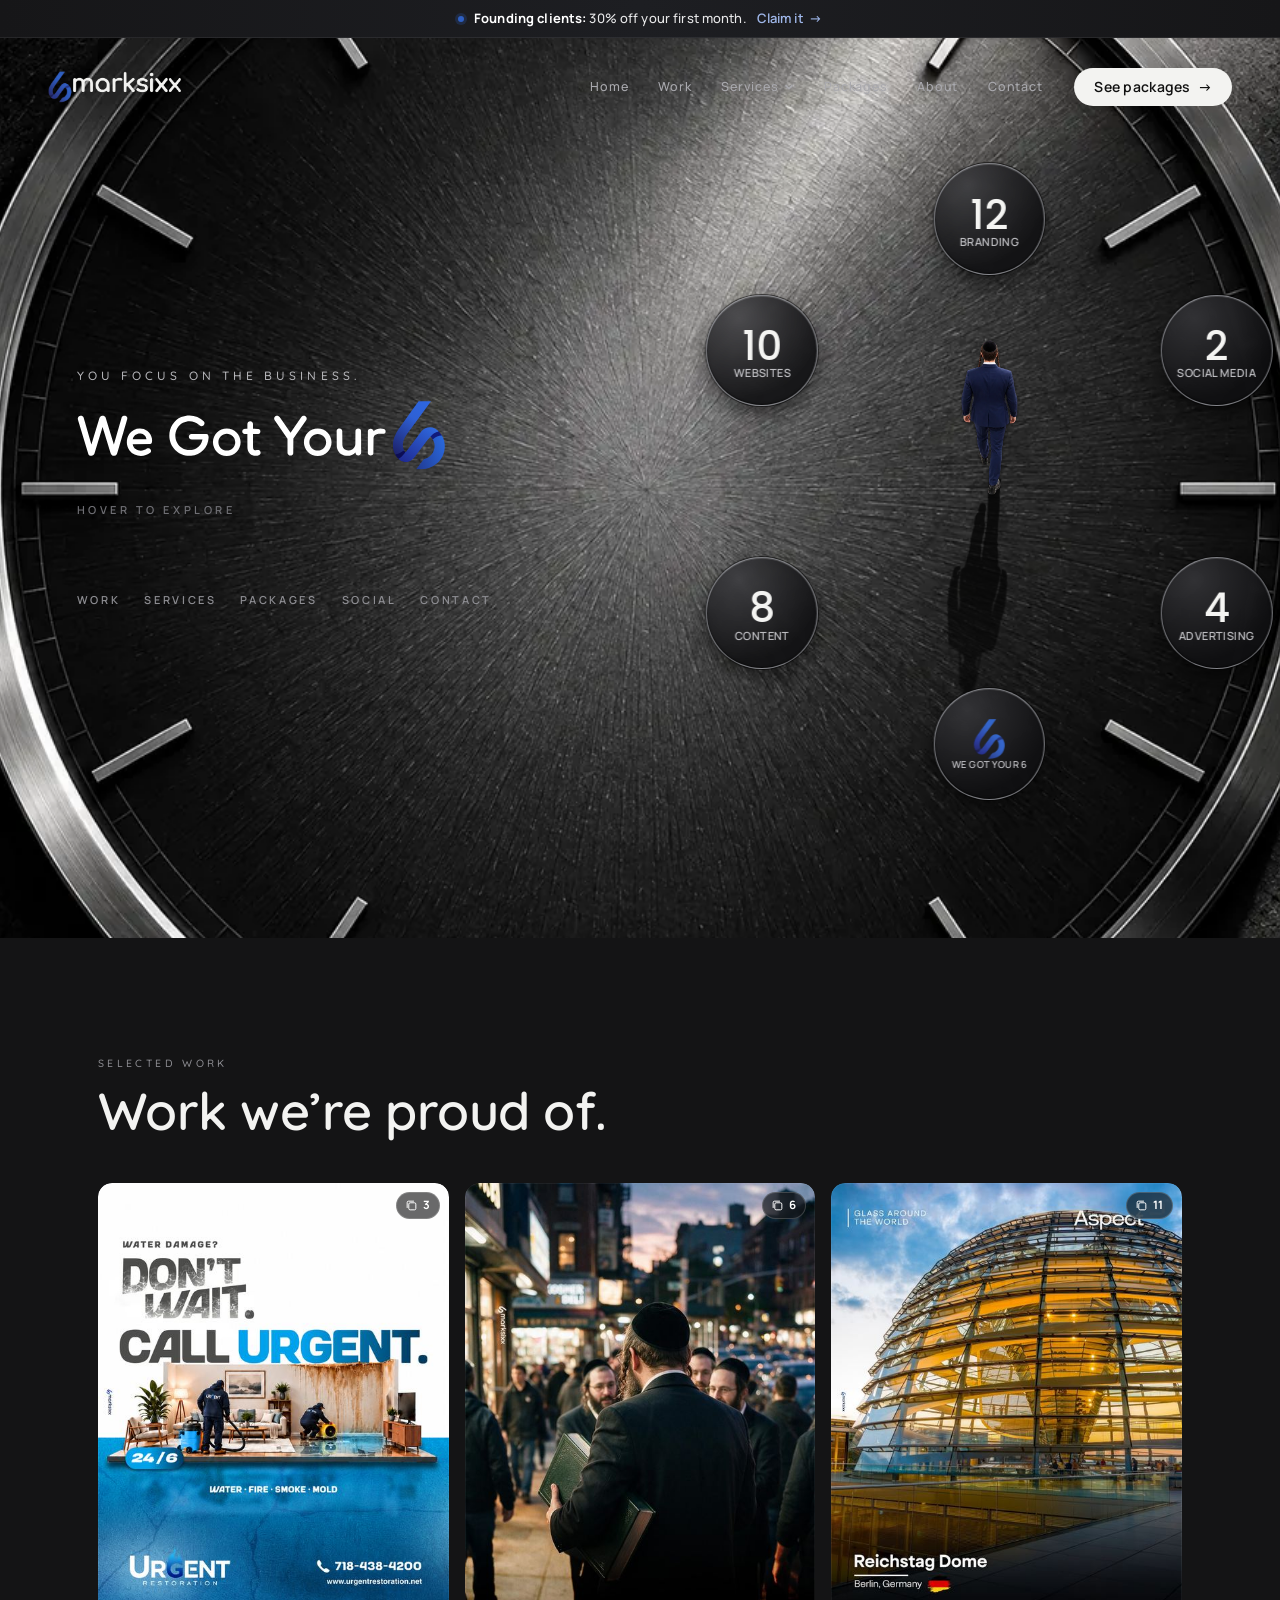
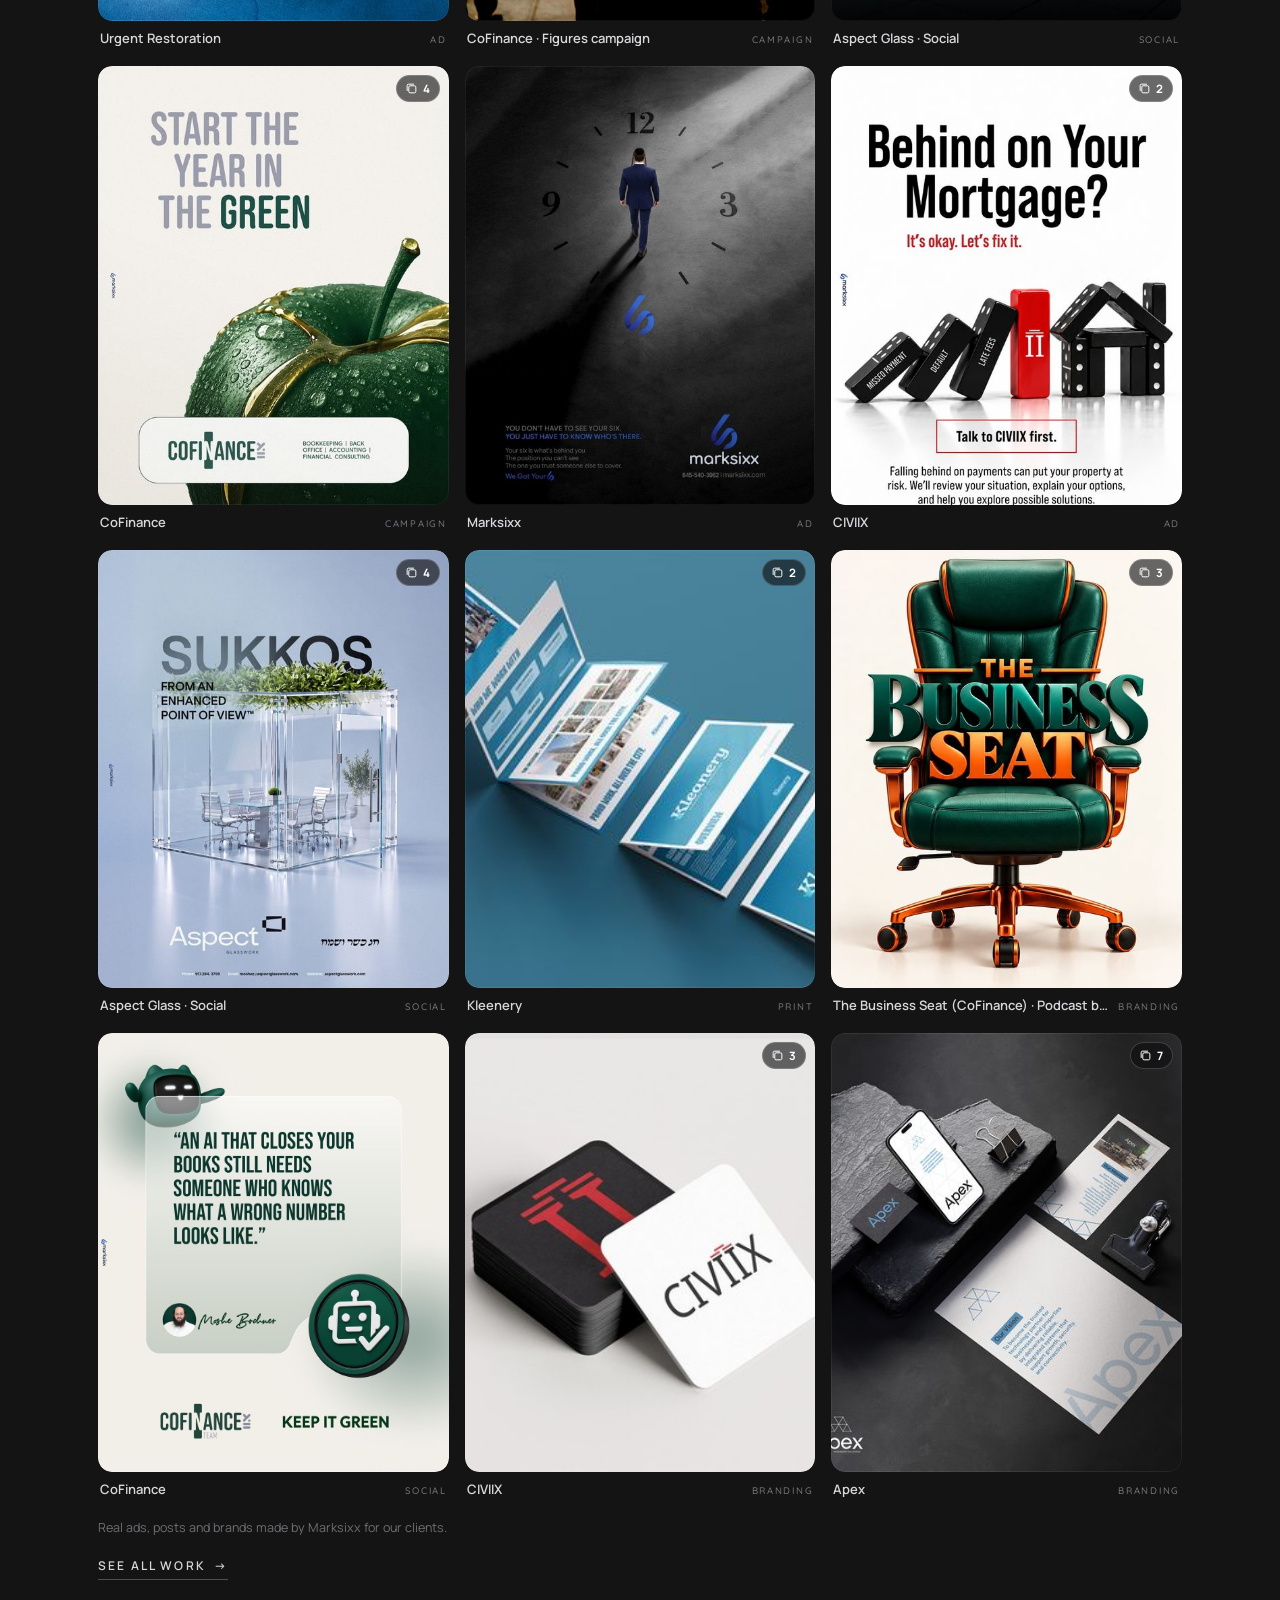
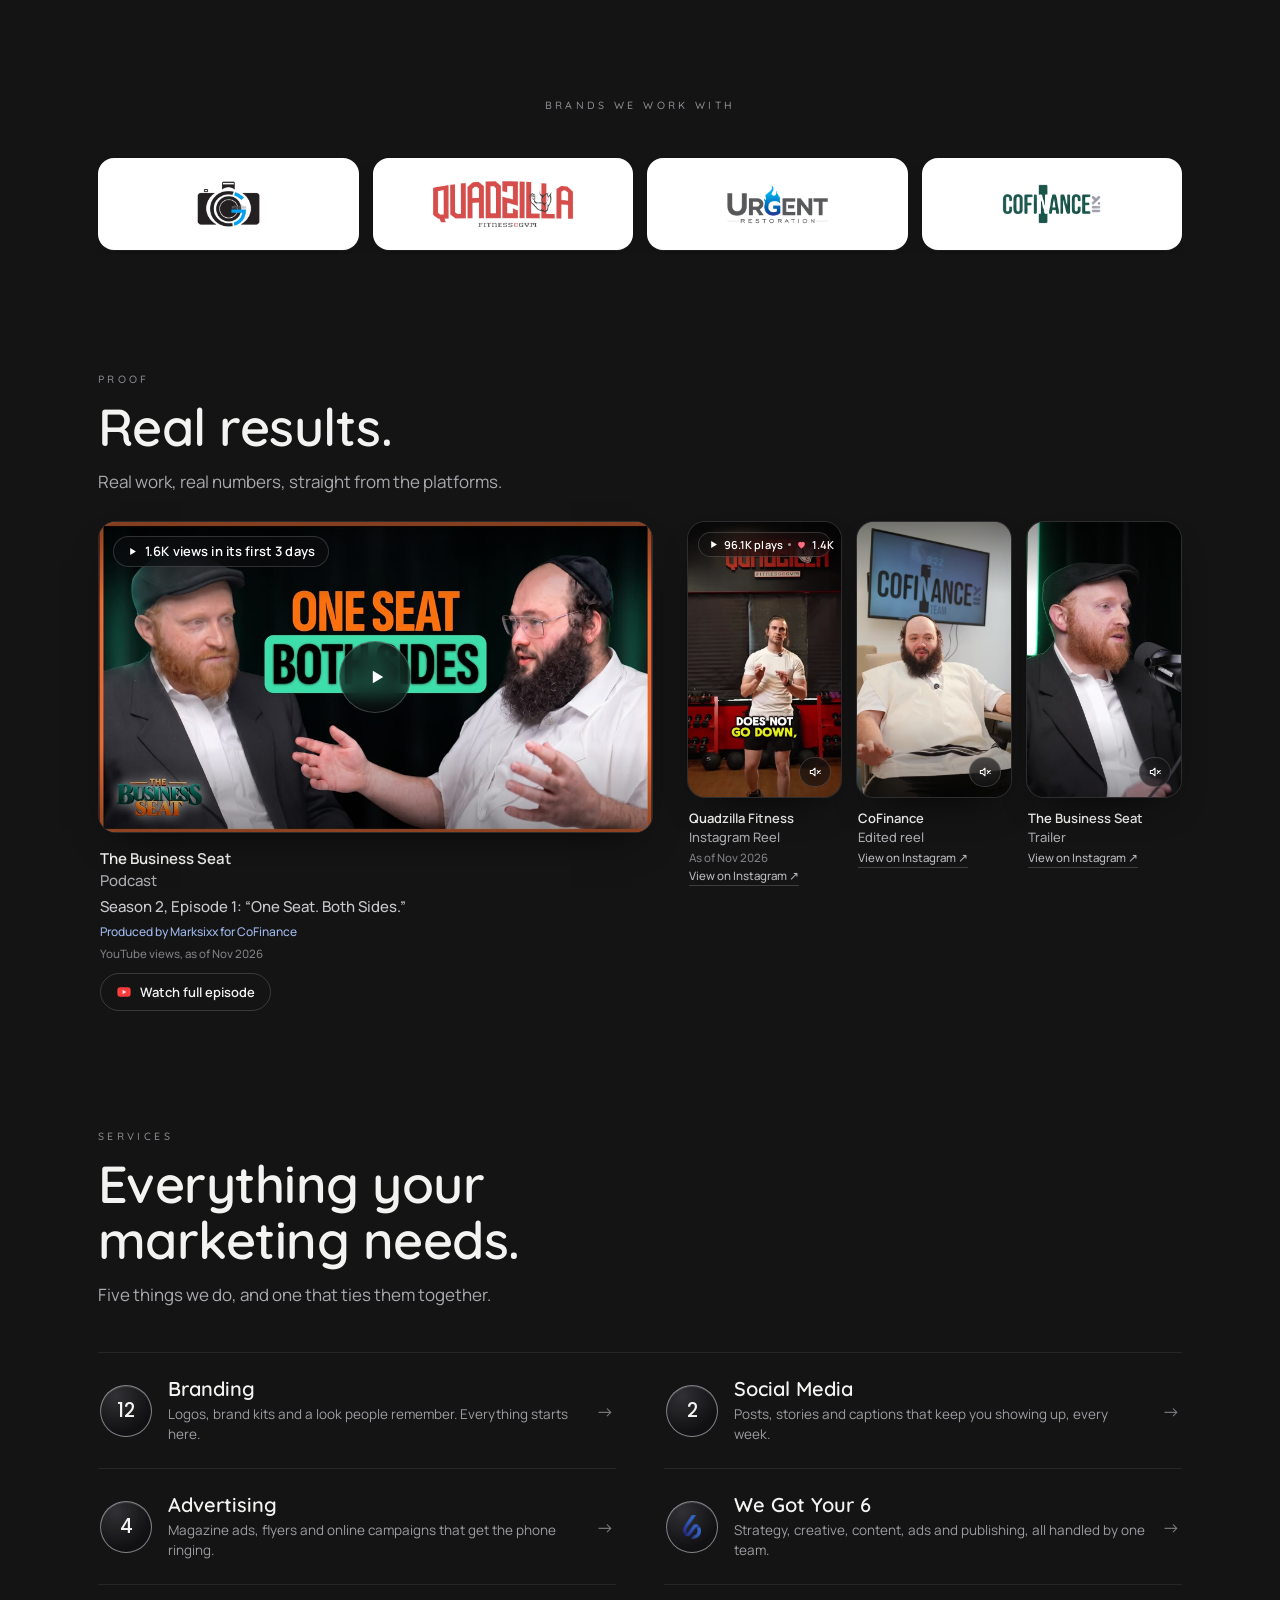
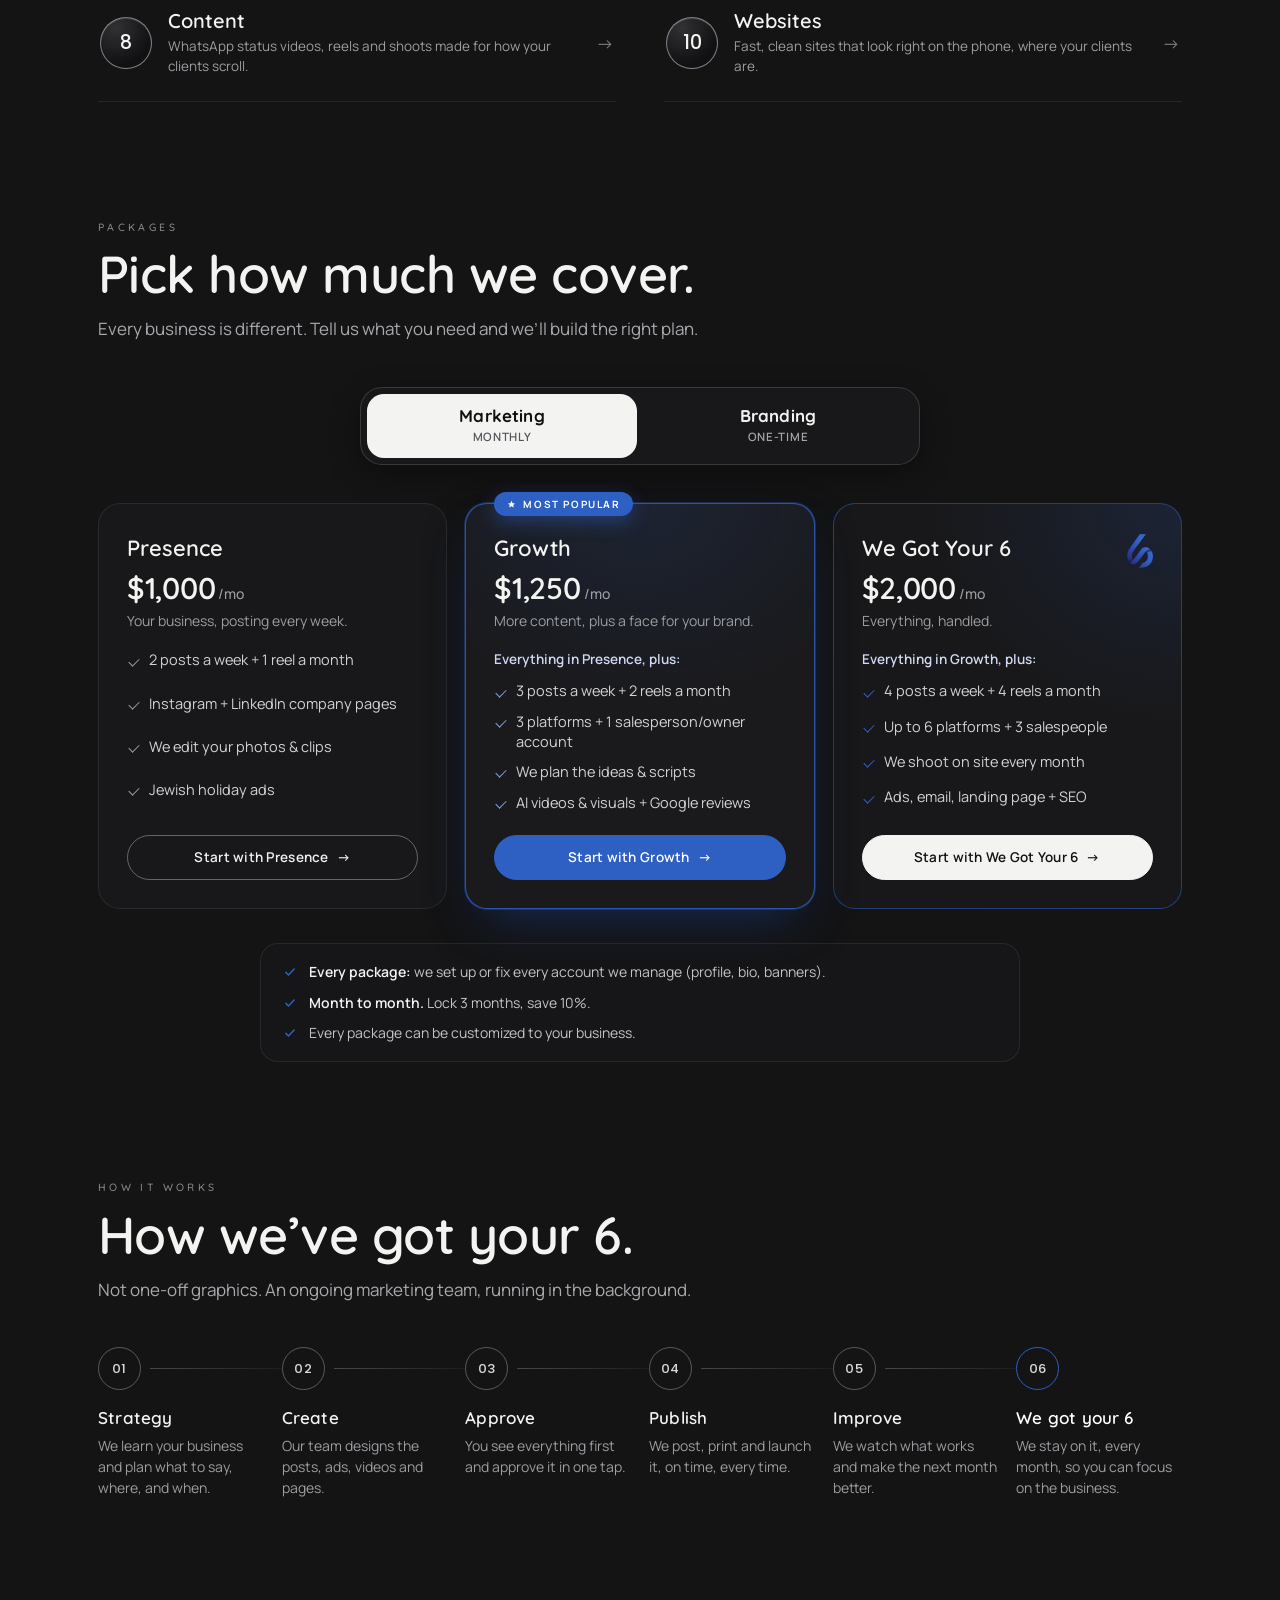
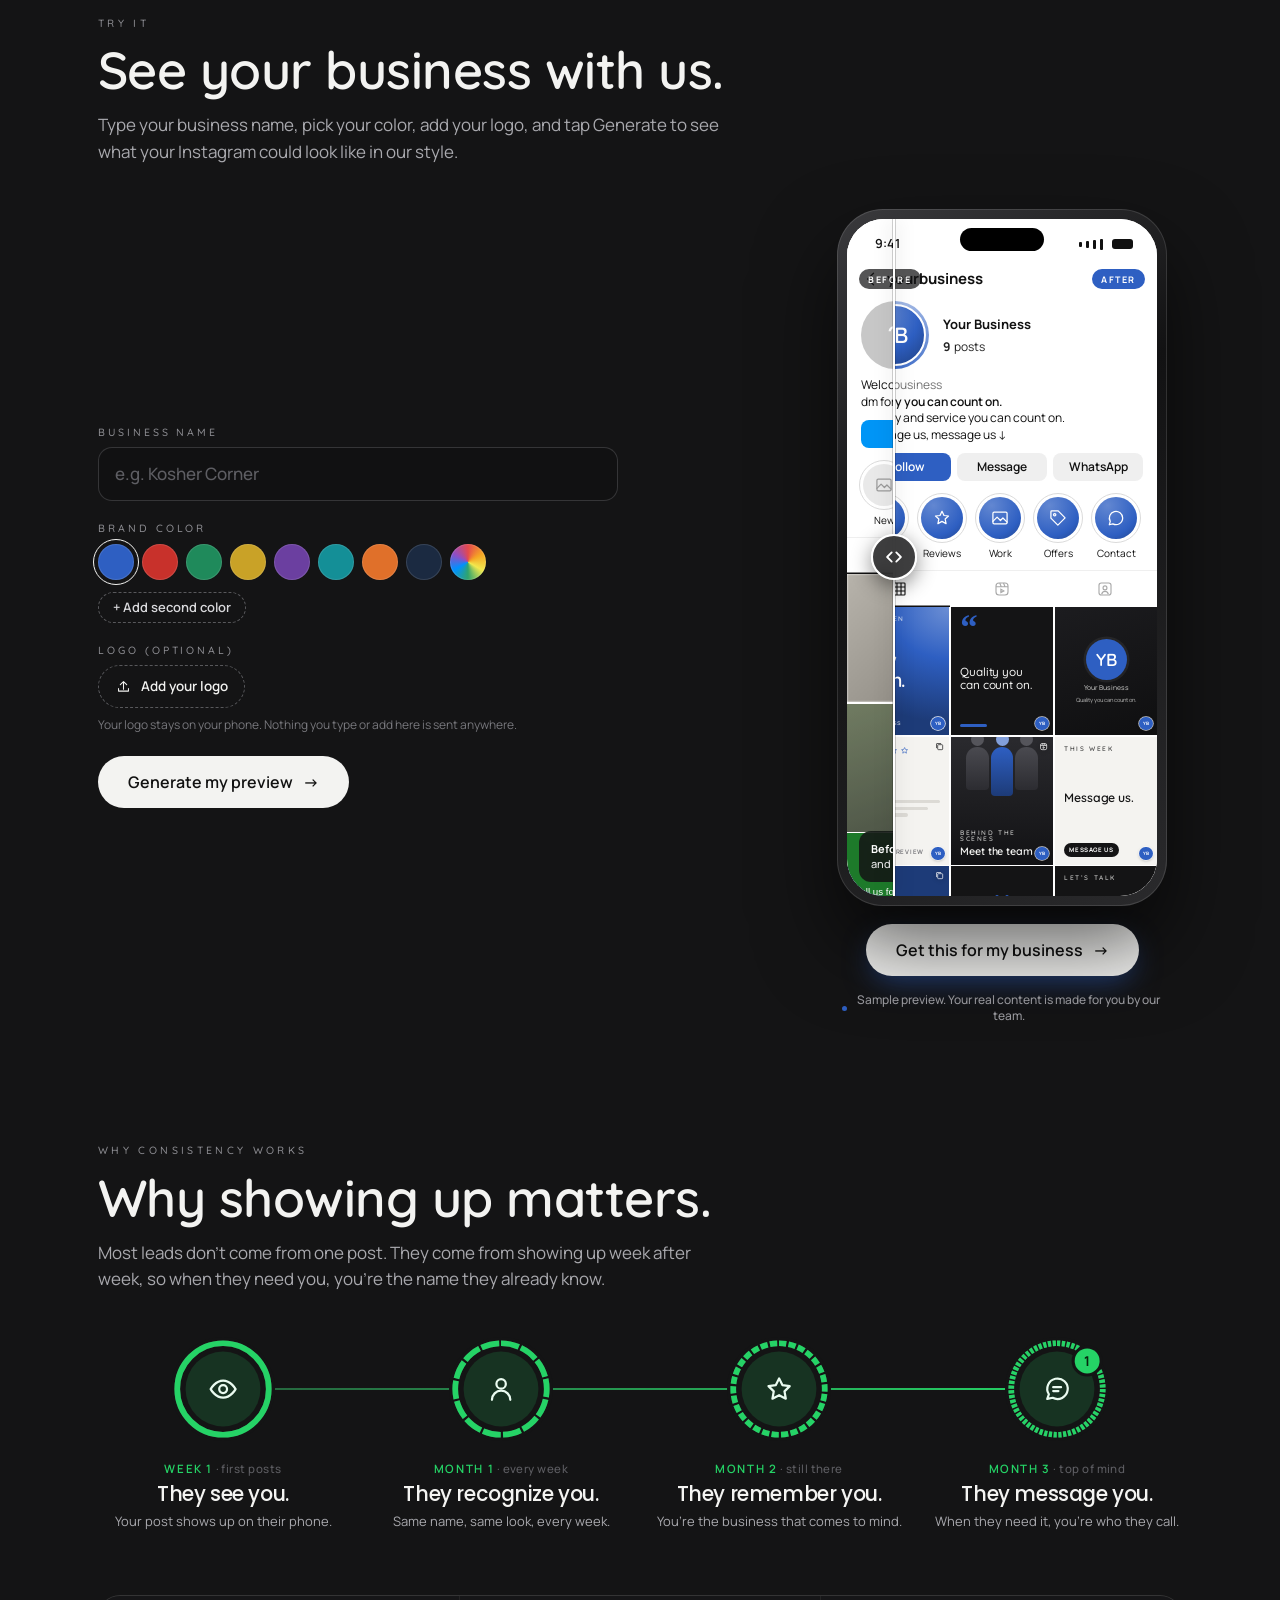
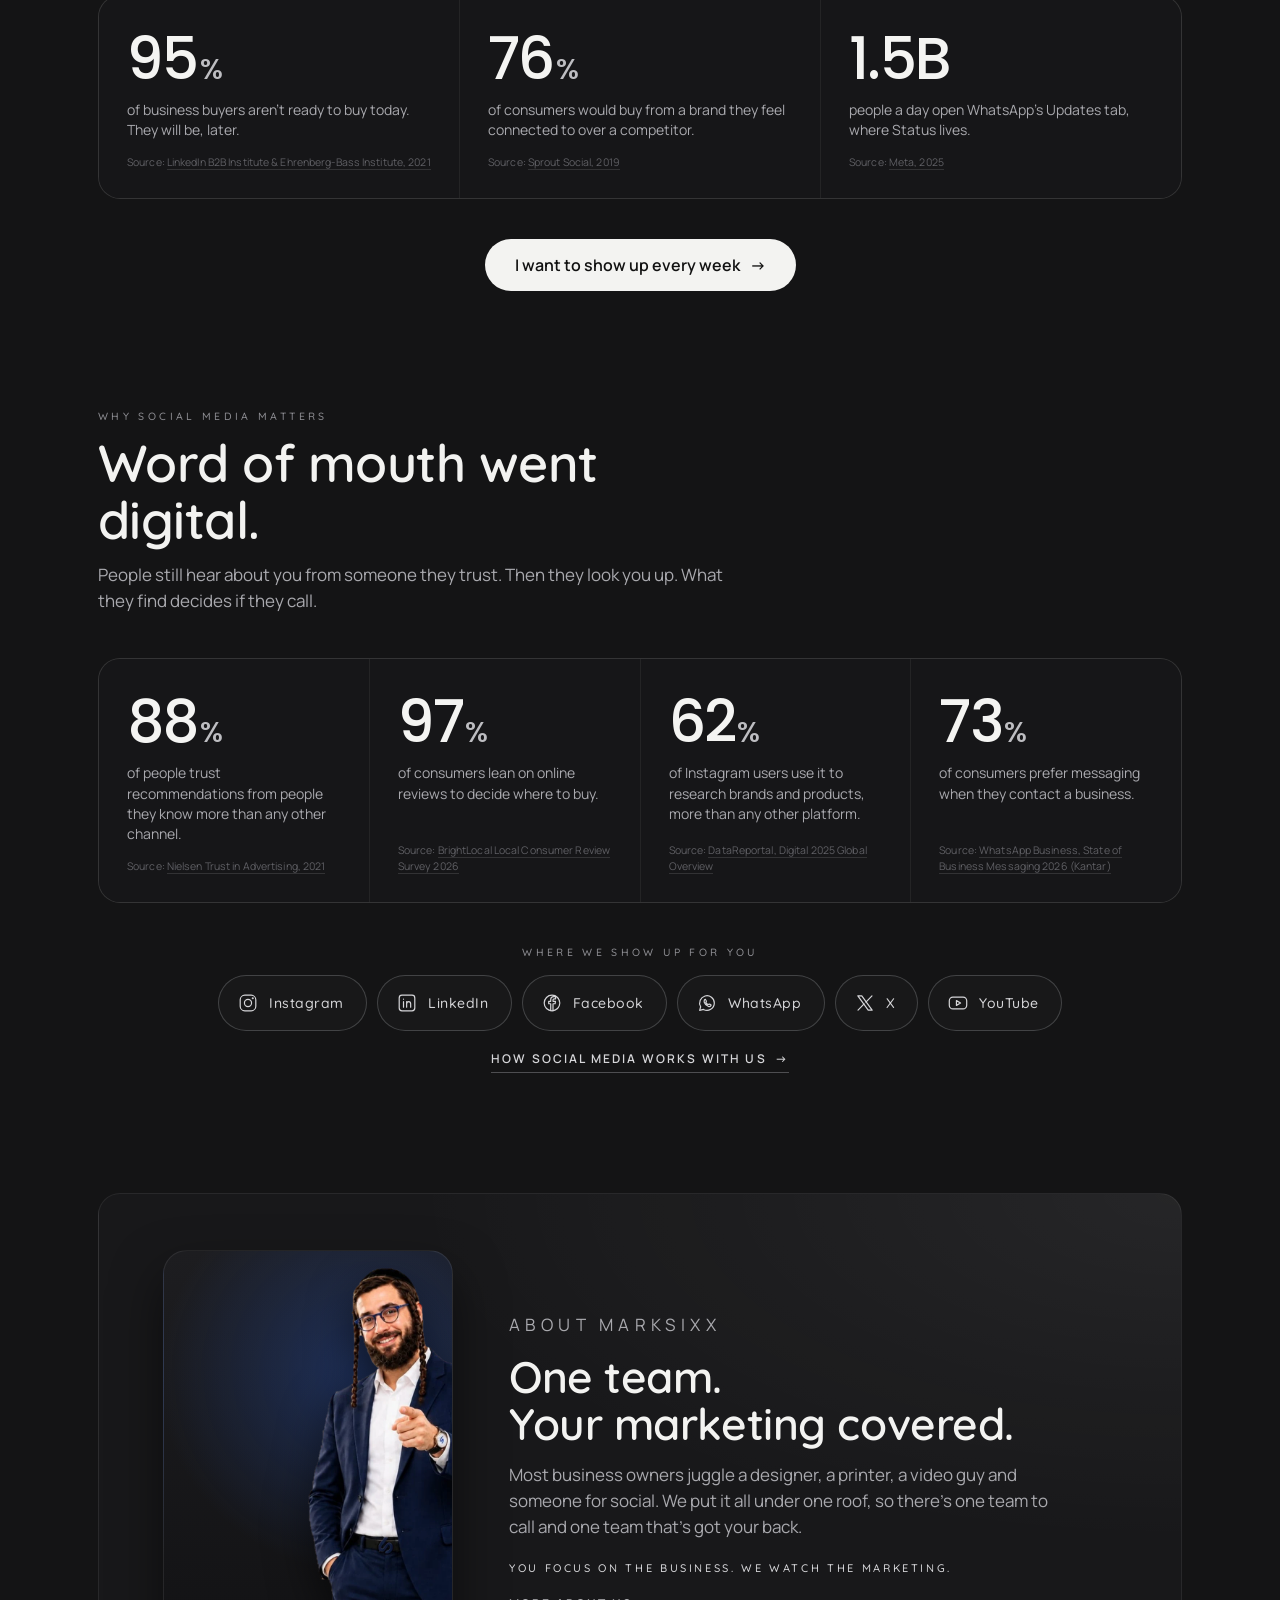
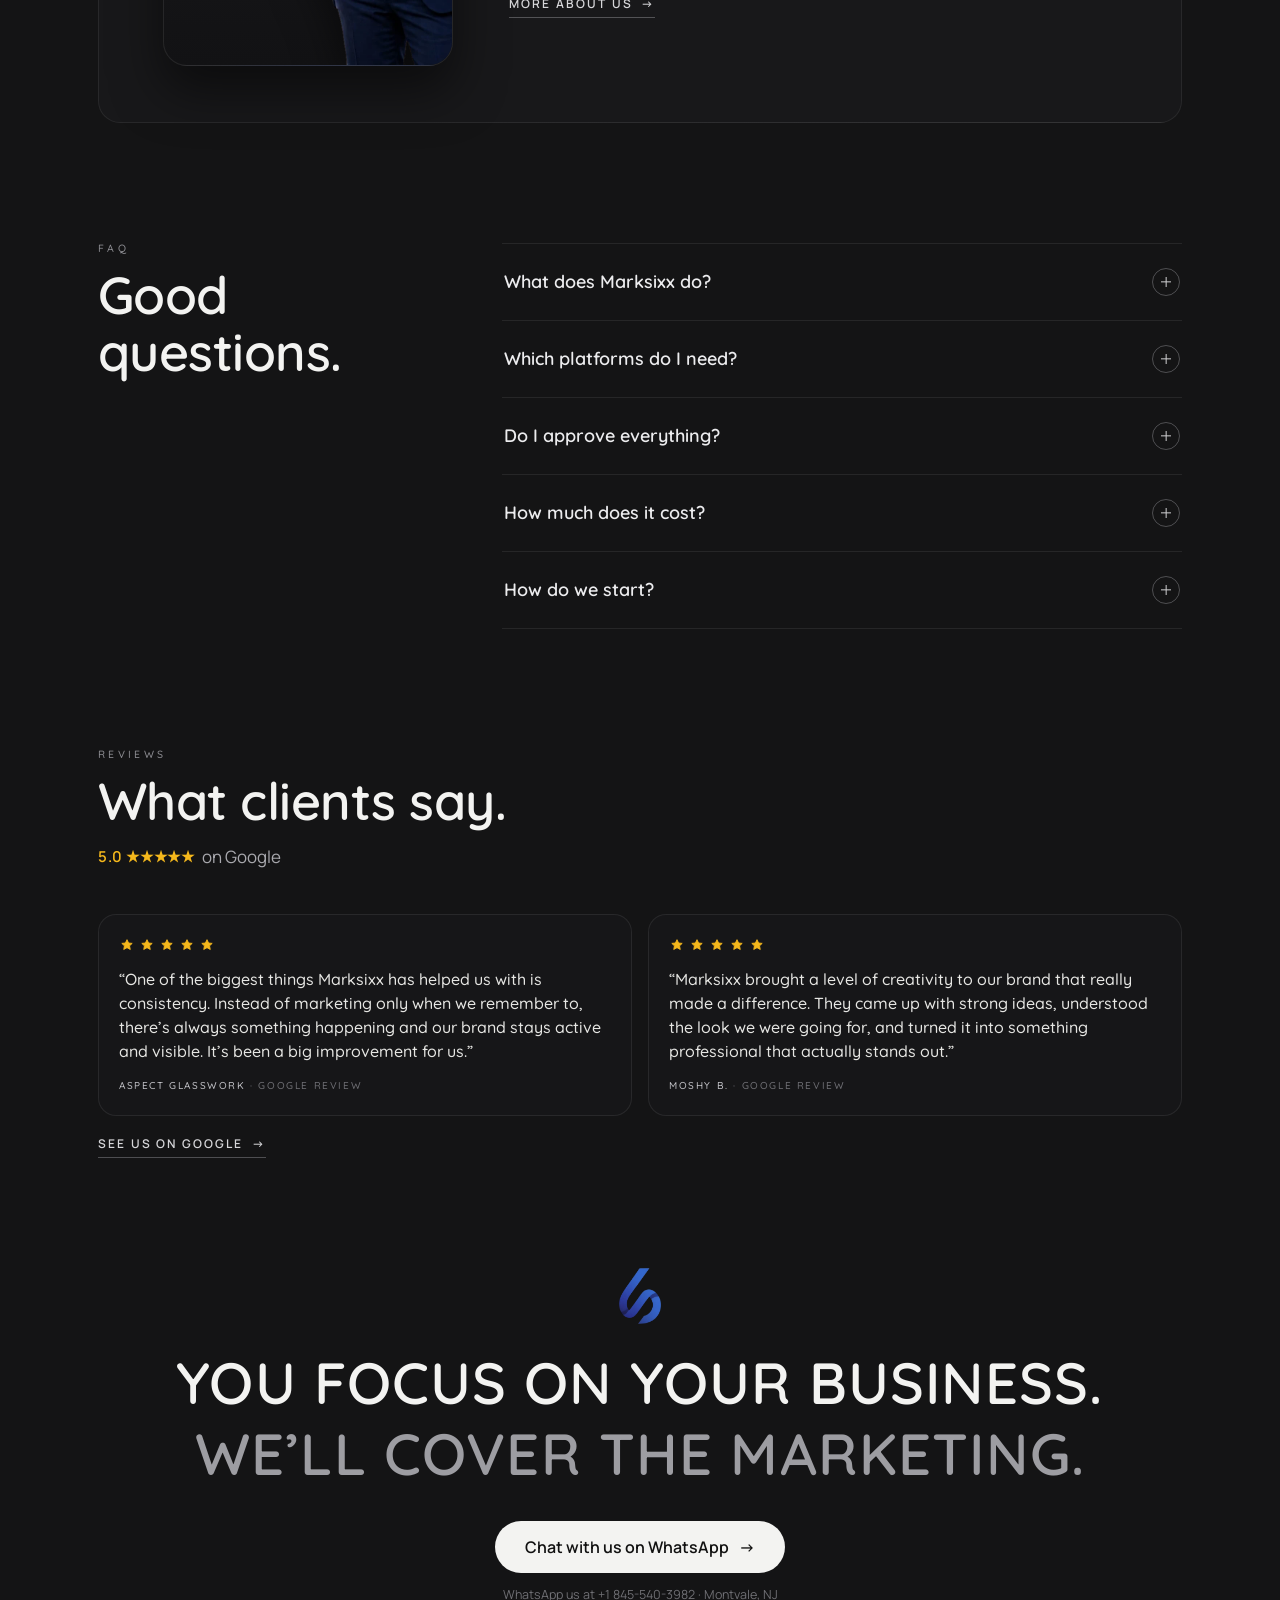
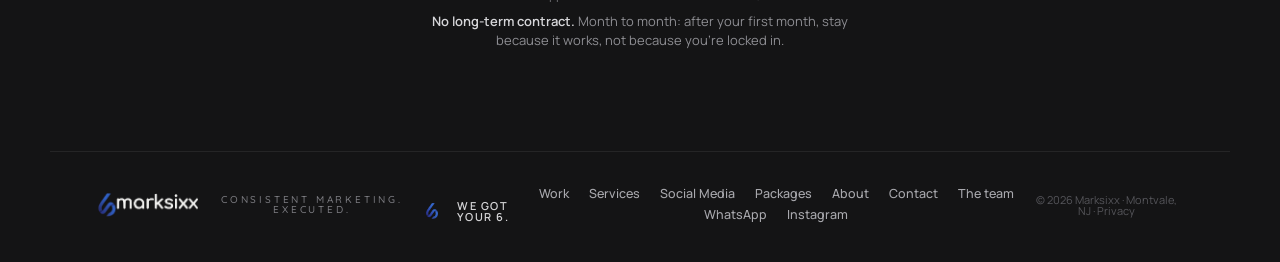
==== commit b1875472: "Update index.html" ====
--- a/index.html
+++ b/index.html
@@ -79,7 +79,7 @@
 
   <section class="sec sec-work" id="work" aria-labelledby="work-h">
     <div class="sec-head"><p class="kicker">Selected work</p><h2 id="work-h">Work we’re proud of.</h2></div>
-    <div class="work-grid w9-grid g9c"><figure class="w w9" data-c="Ad"><button type="button" class="w9-btn" data-p="0" aria-label="Water &amp; fire damage ads: open 3 pieces"><img src="/assets/work9/urgent-ads-01-sm.jpg" srcset="/assets/work9/urgent-ads-01-sm.jpg 520w, /assets/work9/urgent-ads-01.jpg 960w" sizes="(min-width:1300px) 280px, (min-width:900px) 33vw, 50vw" alt="Urgent Restoration: Water &amp; fire damage ads" width="960" height="1200" loading="lazy" decoding="async"><span class="w9-n" aria-hidden="true"><svg viewBox="0 0 24 24" aria-hidden="true"><rect x="7" y="7" width="13" height="13" rx="2.5"/><path d="M4 16.5V6.5A2.5 2.5 0 0 1 6.5 4h10"/></svg>3</span></button><figcaption><span>Urgent Restoration</span><em>Ad</em></figcaption></figure><figure class="w w9" data-c="Campaign"><button type="button" class="w9-btn" data-p="2" aria-label="Figures campaign: open 6 pieces"><img src="/assets/work9/figures-03-sm.jpg" srcset="/assets/work9/figures-03-sm.jpg 520w, /assets/work9/figures-03.jpg 675w" sizes="(min-width:1300px) 280px, (min-width:900px) 33vw, 50vw" alt="CoFinance · Figures campaign: Figures campaign" width="675" height="1200" loading="lazy" decoding="async"><span class="w9-n" aria-hidden="true"><svg viewBox="0 0 24 24" aria-hidden="true"><rect x="7" y="7" width="13" height="13" rx="2.5"/><path d="M4 16.5V6.5A2.5 2.5 0 0 1 6.5 4h10"/></svg>6</span></button><figcaption><span>CoFinance · Figures campaign</span><em>Campaign</em></figcaption></figure><figure class="w w9" data-c="Social"><button type="button" class="w9-btn" data-p="3" aria-label="Glass Around the World: open 11 pieces"><img src="/assets/work9/glass-around-the-world-03-sm.jpg" srcset="/assets/work9/glass-around-the-world-03-sm.jpg 520w, /assets/work9/glass-around-the-world-03.jpg 960w" sizes="(min-width:1300px) 280px, (min-width:900px) 33vw, 50vw" alt="Aspect Glass · Social: Glass Around the World" width="960" height="1200" loading="lazy" decoding="async"><span class="w9-n" aria-hidden="true"><svg viewBox="0 0 24 24" aria-hidden="true"><rect x="7" y="7" width="13" height="13" rx="2.5"/><path d="M4 16.5V6.5A2.5 2.5 0 0 1 6.5 4h10"/></svg>11</span></button><figcaption><span>Aspect Glass · Social</span><em>Social</em></figcaption></figure><figure class="w w9" data-c="Campaign"><button type="button" class="w9-btn" data-p="4" aria-label="In the green: open 4 pieces"><img src="/assets/work9/in-the-green-02-sm.jpg" srcset="/assets/work9/in-the-green-02-sm.jpg 520w, /assets/work9/in-the-green-02.jpg 960w" sizes="(min-width:1300px) 280px, (min-width:900px) 33vw, 50vw" alt="CoFinance: In the green" width="960" height="1200" loading="lazy" decoding="async"><span class="w9-n" aria-hidden="true"><svg viewBox="0 0 24 24" aria-hidden="true"><rect x="7" y="7" width="13" height="13" rx="2.5"/><path d="M4 16.5V6.5A2.5 2.5 0 0 1 6.5 4h10"/></svg>4</span></button><figcaption><span>CoFinance</span><em>Campaign</em></figcaption></figure><figure class="w w9" data-c="Ad"><button type="button" class="w9-btn" data-p="5" aria-label="Clock ad: open"><img src="/assets/work9/clock-ad-01-v15c-sm.jpg" srcset="/assets/work9/clock-ad-01-v15c-sm.jpg 520w, /assets/work9/clock-ad-01-v15c.jpg 927w" sizes="(min-width:1300px) 280px, (min-width:900px) 33vw, 50vw" alt="Marksixx: Clock ad" width="927" height="1200" loading="lazy" decoding="async"></button><figcaption><span>Marksixx</span><em>Ad</em></figcaption></figure><figure class="w w9" data-c="Ad"><button type="button" class="w9-btn" data-p="6" aria-label="SBA loan &amp; mortgage ads: open 2 pieces"><img src="/assets/work9/civiix-ads-02-sm.jpg" srcset="/assets/work9/civiix-ads-02-sm.jpg 520w, /assets/work9/civiix-ads-02.jpg 675w" sizes="(min-width:1300px) 280px, (min-width:900px) 33vw, 50vw" alt="CIVIIX: SBA loan &amp; mortgage ads" width="675" height="1200" loading="lazy" decoding="async"><span class="w9-n" aria-hidden="true"><svg viewBox="0 0 24 24" aria-hidden="true"><rect x="7" y="7" width="13" height="13" rx="2.5"/><path d="M4 16.5V6.5A2.5 2.5 0 0 1 6.5 4h10"/></svg>2</span></button><figcaption><span>CIVIIX</span><em>Ad</em></figcaption></figure><figure class="w w9" data-c="Social"><button type="button" class="w9-btn" data-p="7" aria-label="Seasonal posts: open 4 pieces"><img src="/assets/work9/aspect-seasonal-03-sm.jpg" srcset="/assets/work9/aspect-seasonal-03-sm.jpg 520w, /assets/work9/aspect-seasonal-03.jpg 960w" sizes="(min-width:1300px) 280px, (min-width:900px) 33vw, 50vw" alt="Aspect Glass · Social: Seasonal posts" width="960" height="1200" loading="lazy" decoding="async"><span class="w9-n" aria-hidden="true"><svg viewBox="0 0 24 24" aria-hidden="true"><rect x="7" y="7" width="13" height="13" rx="2.5"/><path d="M4 16.5V6.5A2.5 2.5 0 0 1 6.5 4h10"/></svg>4</span></button><figcaption><span>Aspect Glass · Social</span><em>Social</em></figcaption></figure><figure class="w w9" data-c="Print"><button type="button" class="w9-btn" data-p="20" aria-label="Kleenery: open 2 pieces"><img src="/assets/work9/kleenery-flyer-sm.jpg" srcset="/assets/work9/kleenery-flyer-sm.jpg 520w, /assets/work9/kleenery-flyer.jpg 1200w" sizes="(min-width:1300px) 280px, (min-width:900px) 33vw, 50vw" alt="Kleenery: Kleenery" width="1200" height="718" loading="lazy" decoding="async"><span class="w9-n" aria-hidden="true"><svg viewBox="0 0 24 24" aria-hidden="true"><rect x="7" y="7" width="13" height="13" rx="2.5"/><path d="M4 16.5V6.5A2.5 2.5 0 0 1 6.5 4h10"/></svg>2</span></button><figcaption><span>Kleenery</span><em>Print</em></figcaption></figure><figure class="w w9" data-c="Branding"><button type="button" class="w9-btn" data-p="9" aria-label="The Business Seat: open 2 pieces"><img src="/assets/work9/business-seat-01-sm.jpg" srcset="/assets/work9/business-seat-01-sm.jpg 520w, /assets/work9/business-seat-01.jpg 960w" sizes="(min-width:1300px) 280px, (min-width:900px) 33vw, 50vw" alt="The Business Seat (CoFinance) · Podcast branding: The Business Seat" width="960" height="1200" loading="lazy" decoding="async"><span class="w9-n" aria-hidden="true"><svg viewBox="0 0 24 24" aria-hidden="true"><rect x="7" y="7" width="13" height="13" rx="2.5"/><path d="M4 16.5V6.5A2.5 2.5 0 0 1 6.5 4h10"/></svg>2</span></button><figcaption><span>The Business Seat (CoFinance) · Podcast branding</span><em>Branding</em></figcaption></figure><figure class="w w9" data-c="Social"><button type="button" class="w9-btn" data-p="24" aria-label="CoFinance social media content: open"><img src="/assets/work9/4-cofinance-keep-it-green.jpg" alt="CoFinance: CoFinance social media content" width="960" height="1200" loading="lazy" decoding="async"></button><figcaption><span>CoFinance</span><em>Social</em></figcaption></figure><figure class="w w9" data-c="Branding"><button type="button" class="w9-btn" data-p="12" aria-label="CIVIIX brand identity: open 3 pieces"><img src="/assets/work9/civiix-brand-coasters-sm.jpg" srcset="/assets/work9/civiix-brand-coasters-sm.jpg 520w, /assets/work9/civiix-brand-coasters.jpg 1200w" sizes="(min-width:1300px) 280px, (min-width:900px) 33vw, 50vw" alt="CIVIIX: CIVIIX brand identity" width="1200" height="900" loading="lazy" decoding="async"><span class="w9-n" aria-hidden="true"><svg viewBox="0 0 24 24" aria-hidden="true"><rect x="7" y="7" width="13" height="13" rx="2.5"/><path d="M4 16.5V6.5A2.5 2.5 0 0 1 6.5 4h10"/></svg>3</span></button><figcaption><span>CIVIIX</span><em>Branding</em></figcaption></figure><figure class="w w9" data-c="Branding"><button type="button" class="w9-btn" data-p="13" aria-label="Apex brand identity: open 7 pieces"><img src="/assets/work9/apex-stationery-sm.jpg" srcset="/assets/work9/apex-stationery-sm.jpg 520w, /assets/work9/apex-stationery.jpg 1200w" sizes="(min-width:1300px) 280px, (min-width:900px) 33vw, 50vw" alt="Apex: Apex brand identity" width="1200" height="1200" loading="lazy" decoding="async"><span class="w9-n" aria-hidden="true"><svg viewBox="0 0 24 24" aria-hidden="true"><rect x="7" y="7" width="13" height="13" rx="2.5"/><path d="M4 16.5V6.5A2.5 2.5 0 0 1 6.5 4h10"/></svg>7</span></button><figcaption><span>Apex</span><em>Branding</em></figcaption></figure></div>
+    <div class="work-grid w9-grid g9c"><figure class="w w9" data-c="Ad"><button type="button" class="w9-btn" data-p="0" aria-label="Water &amp; fire damage ads: open 3 pieces"><img src="/assets/work9/urgent-ads-01-sm.jpg" srcset="/assets/work9/urgent-ads-01-sm.jpg 520w, /assets/work9/urgent-ads-01.jpg 960w" sizes="(min-width:1300px) 280px, (min-width:900px) 33vw, 50vw" alt="Urgent Restoration: Water &amp; fire damage ads" width="960" height="1200" loading="lazy" decoding="async"><span class="w9-n" aria-hidden="true"><svg viewBox="0 0 24 24" aria-hidden="true"><rect x="7" y="7" width="13" height="13" rx="2.5"/><path d="M4 16.5V6.5A2.5 2.5 0 0 1 6.5 4h10"/></svg>3</span></button><figcaption><span>Urgent Restoration</span><em>Ad</em></figcaption></figure><figure class="w w9" data-c="Campaign"><button type="button" class="w9-btn" data-p="2" aria-label="Figures campaign: open 6 pieces"><img src="/assets/work9/figures-03-sm.jpg" srcset="/assets/work9/figures-03-sm.jpg 520w, /assets/work9/figures-03.jpg 675w" sizes="(min-width:1300px) 280px, (min-width:900px) 33vw, 50vw" alt="CoFinance · Figures campaign: Figures campaign" width="675" height="1200" loading="lazy" decoding="async"><span class="w9-n" aria-hidden="true"><svg viewBox="0 0 24 24" aria-hidden="true"><rect x="7" y="7" width="13" height="13" rx="2.5"/><path d="M4 16.5V6.5A2.5 2.5 0 0 1 6.5 4h10"/></svg>6</span></button><figcaption><span>CoFinance · Figures campaign</span><em>Campaign</em></figcaption></figure><figure class="w w9" data-c="Social"><button type="button" class="w9-btn" data-p="3" aria-label="Glass Around the World: open 11 pieces"><img src="/assets/work9/glass-around-the-world-03-sm.jpg" srcset="/assets/work9/glass-around-the-world-03-sm.jpg 520w, /assets/work9/glass-around-the-world-03.jpg 960w" sizes="(min-width:1300px) 280px, (min-width:900px) 33vw, 50vw" alt="Aspect Glass · Social: Glass Around the World" width="960" height="1200" loading="lazy" decoding="async"><span class="w9-n" aria-hidden="true"><svg viewBox="0 0 24 24" aria-hidden="true"><rect x="7" y="7" width="13" height="13" rx="2.5"/><path d="M4 16.5V6.5A2.5 2.5 0 0 1 6.5 4h10"/></svg>11</span></button><figcaption><span>Aspect Glass · Social</span><em>Social</em></figcaption></figure><figure class="w w9" data-c="Campaign"><button type="button" class="w9-btn" data-p="4" aria-label="In the green: open 4 pieces"><img src="/assets/work9/in-the-green-02-sm.jpg" srcset="/assets/work9/in-the-green-02-sm.jpg 520w, /assets/work9/in-the-green-02.jpg 960w" sizes="(min-width:1300px) 280px, (min-width:900px) 33vw, 50vw" alt="CoFinance: In the green" width="960" height="1200" loading="lazy" decoding="async"><span class="w9-n" aria-hidden="true"><svg viewBox="0 0 24 24" aria-hidden="true"><rect x="7" y="7" width="13" height="13" rx="2.5"/><path d="M4 16.5V6.5A2.5 2.5 0 0 1 6.5 4h10"/></svg>4</span></button><figcaption><span>CoFinance</span><em>Campaign</em></figcaption></figure><figure class="w w9" data-c="Ad"><button type="button" class="w9-btn" data-p="5" aria-label="Clock ad: open"><img src="/assets/work9/clock-ad-01-v15c-sm.jpg" srcset="/assets/work9/clock-ad-01-v15c-sm.jpg 520w, /assets/work9/clock-ad-01-v15c.jpg 927w" sizes="(min-width:1300px) 280px, (min-width:900px) 33vw, 50vw" alt="Marksixx: Clock ad" width="927" height="1200" loading="lazy" decoding="async"></button><figcaption><span>Marksixx</span><em>Ad</em></figcaption></figure><figure class="w w9" data-c="Ad"><button type="button" class="w9-btn" data-p="6" aria-label="SBA loan &amp; mortgage ads: open 2 pieces"><img src="/assets/work9/civiix-ads-02-sm.jpg" srcset="/assets/work9/civiix-ads-02-sm.jpg 520w, /assets/work9/civiix-ads-02.jpg 675w" sizes="(min-width:1300px) 280px, (min-width:900px) 33vw, 50vw" alt="CIVIIX: SBA loan &amp; mortgage ads" width="675" height="1200" loading="lazy" decoding="async"><span class="w9-n" aria-hidden="true"><svg viewBox="0 0 24 24" aria-hidden="true"><rect x="7" y="7" width="13" height="13" rx="2.5"/><path d="M4 16.5V6.5A2.5 2.5 0 0 1 6.5 4h10"/></svg>2</span></button><figcaption><span>CIVIIX</span><em>Ad</em></figcaption></figure><figure class="w w9" data-c="Social"><button type="button" class="w9-btn" data-p="7" aria-label="Seasonal posts: open 4 pieces"><img src="/assets/work9/aspect-seasonal-03-sm.jpg" srcset="/assets/work9/aspect-seasonal-03-sm.jpg 520w, /assets/work9/aspect-seasonal-03.jpg 960w" sizes="(min-width:1300px) 280px, (min-width:900px) 33vw, 50vw" alt="Aspect Glass · Social: Seasonal posts" width="960" height="1200" loading="lazy" decoding="async"><span class="w9-n" aria-hidden="true"><svg viewBox="0 0 24 24" aria-hidden="true"><rect x="7" y="7" width="13" height="13" rx="2.5"/><path d="M4 16.5V6.5A2.5 2.5 0 0 1 6.5 4h10"/></svg>4</span></button><figcaption><span>Aspect Glass · Social</span><em>Social</em></figcaption></figure><figure class="w w9" data-c="Print"><button type="button" class="w9-btn" data-p="20" aria-label="Kleenery: open 2 pieces"><img src="/assets/work9/kleenery-flyer-sm.jpg" srcset="/assets/work9/kleenery-flyer-sm.jpg 520w, /assets/work9/kleenery-flyer.jpg 1200w" sizes="(min-width:1300px) 280px, (min-width:900px) 33vw, 50vw" alt="Kleenery: Kleenery" width="1200" height="718" loading="lazy" decoding="async"><span class="w9-n" aria-hidden="true"><svg viewBox="0 0 24 24" aria-hidden="true"><rect x="7" y="7" width="13" height="13" rx="2.5"/><path d="M4 16.5V6.5A2.5 2.5 0 0 1 6.5 4h10"/></svg>2</span></button><figcaption><span>Kleenery</span><em>Print</em></figcaption></figure><figure class="w w9" data-c="Branding"><button type="button" class="w9-btn" data-p="9" aria-label="The Business Seat: open 3 pieces"><img src="/assets/work9/business-seat-01-sm.jpg" srcset="/assets/work9/business-seat-01-sm.jpg 520w, /assets/work9/business-seat-01.jpg 960w" sizes="(min-width:1300px) 280px, (min-width:900px) 33vw, 50vw" alt="The Business Seat (CoFinance) · Podcast branding: The Business Seat" width="960" height="1200" loading="lazy" decoding="async"><span class="w9-n" aria-hidden="true"><svg viewBox="0 0 24 24" aria-hidden="true"><rect x="7" y="7" width="13" height="13" rx="2.5"/><path d="M4 16.5V6.5A2.5 2.5 0 0 1 6.5 4h10"/></svg>3</span></button><figcaption><span>The Business Seat (CoFinance) · Podcast branding</span><em>Branding</em></figcaption></figure><figure class="w w9" data-c="Social"><button type="button" class="w9-btn" data-p="24" aria-label="CoFinance social media content: open"><img src="/assets/work9/4-cofinance-keep-it-green.jpg" alt="CoFinance: CoFinance social media content" width="960" height="1200" loading="lazy" decoding="async"></button><figcaption><span>CoFinance</span><em>Social</em></figcaption></figure><figure class="w w9" data-c="Branding"><button type="button" class="w9-btn" data-p="12" aria-label="CIVIIX brand identity: open 3 pieces"><img src="/assets/work9/civiix-brand-coasters-sm.jpg" srcset="/assets/work9/civiix-brand-coasters-sm.jpg 520w, /assets/work9/civiix-brand-coasters.jpg 1200w" sizes="(min-width:1300px) 280px, (min-width:900px) 33vw, 50vw" alt="CIVIIX: CIVIIX brand identity" width="1200" height="900" loading="lazy" decoding="async"><span class="w9-n" aria-hidden="true"><svg viewBox="0 0 24 24" aria-hidden="true"><rect x="7" y="7" width="13" height="13" rx="2.5"/><path d="M4 16.5V6.5A2.5 2.5 0 0 1 6.5 4h10"/></svg>3</span></button><figcaption><span>CIVIIX</span><em>Branding</em></figcaption></figure><figure class="w w9" data-c="Branding"><button type="button" class="w9-btn" data-p="13" aria-label="Apex brand identity: open 7 pieces"><img src="/assets/work9/apex-stationery-sm.jpg" srcset="/assets/work9/apex-stationery-sm.jpg 520w, /assets/work9/apex-stationery.jpg 1200w" sizes="(min-width:1300px) 280px, (min-width:900px) 33vw, 50vw" alt="Apex: Apex brand identity" width="1200" height="1200" loading="lazy" decoding="async"><span class="w9-n" aria-hidden="true"><svg viewBox="0 0 24 24" aria-hidden="true"><rect x="7" y="7" width="13" height="13" rx="2.5"/><path d="M4 16.5V6.5A2.5 2.5 0 0 1 6.5 4h10"/></svg>7</span></button><figcaption><span>Apex</span><em>Branding</em></figcaption></figure></div>
     <p class="sec-note">Real ads, posts and brands made by Marksixx for our clients.</p>
     <div class="v5-more"><a class="v5-link" href="/work/">See all work <span>&rarr;</span></a></div>
   </section>
